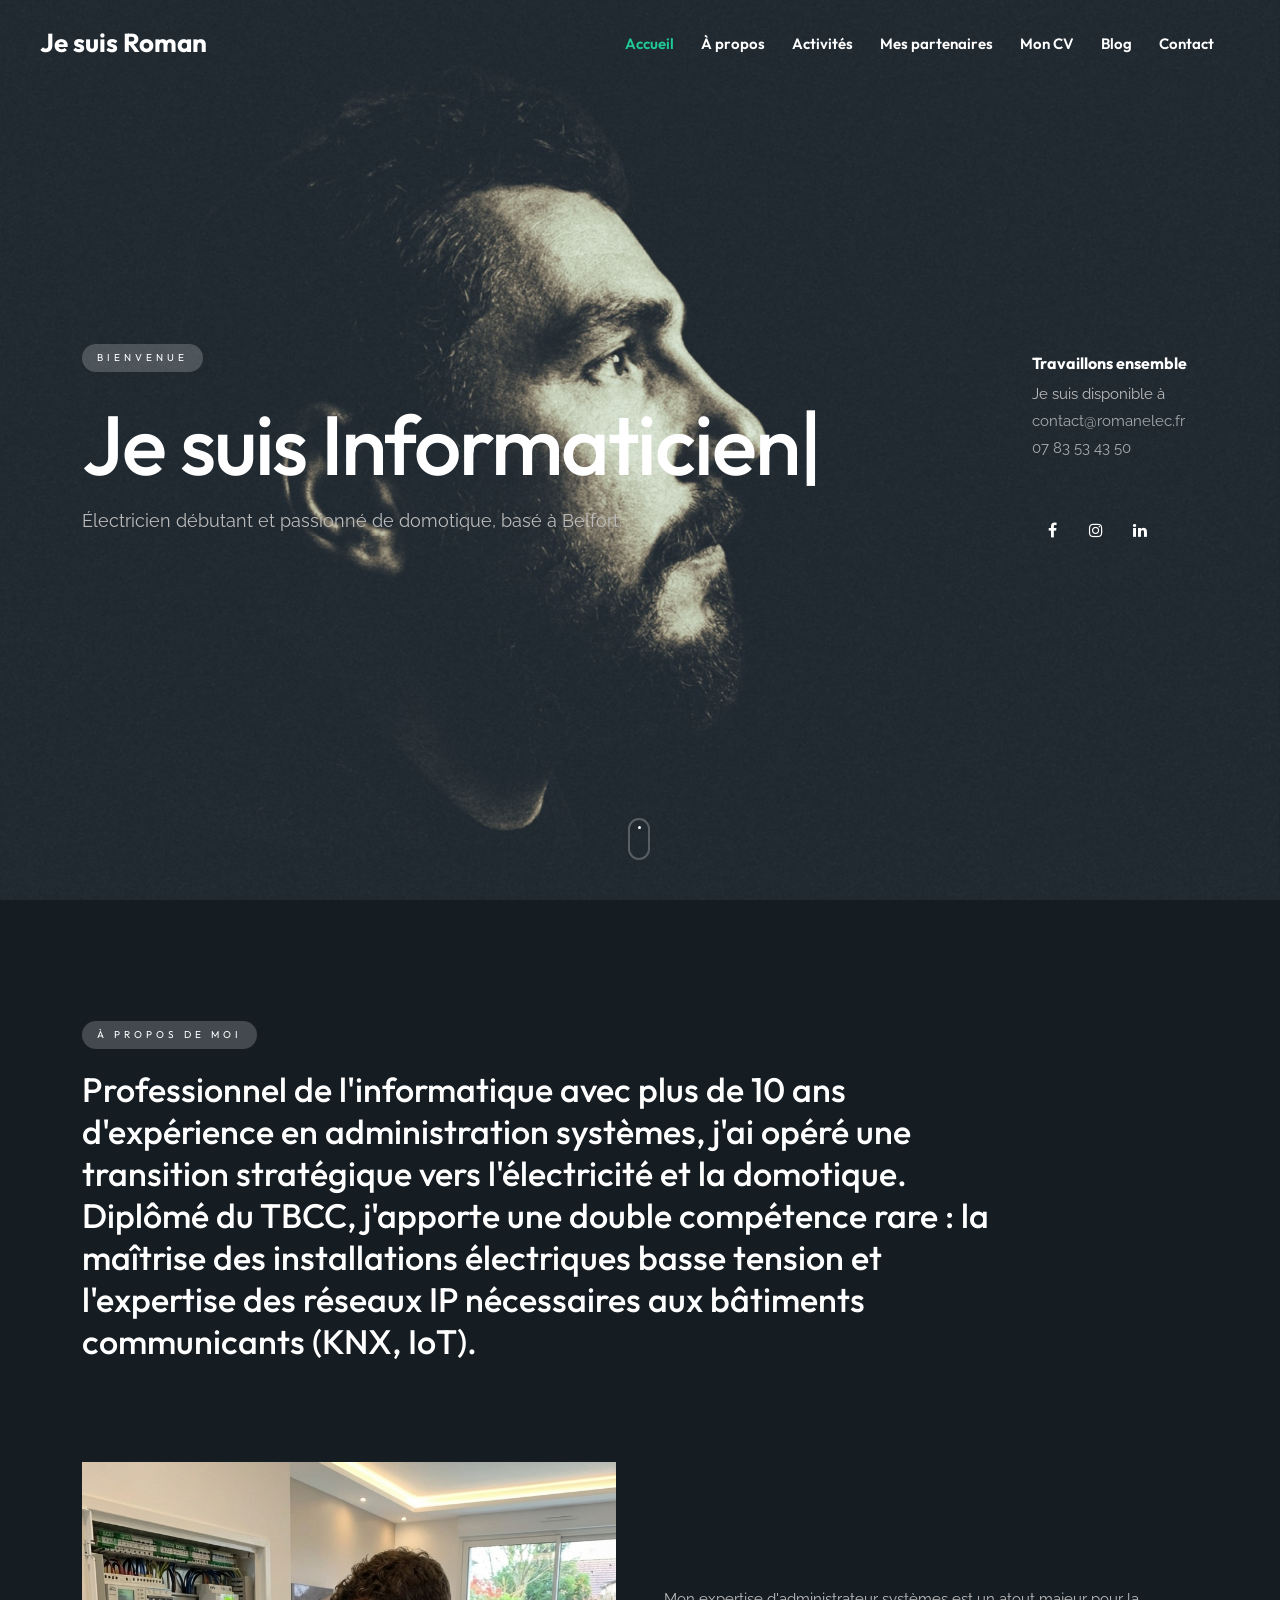
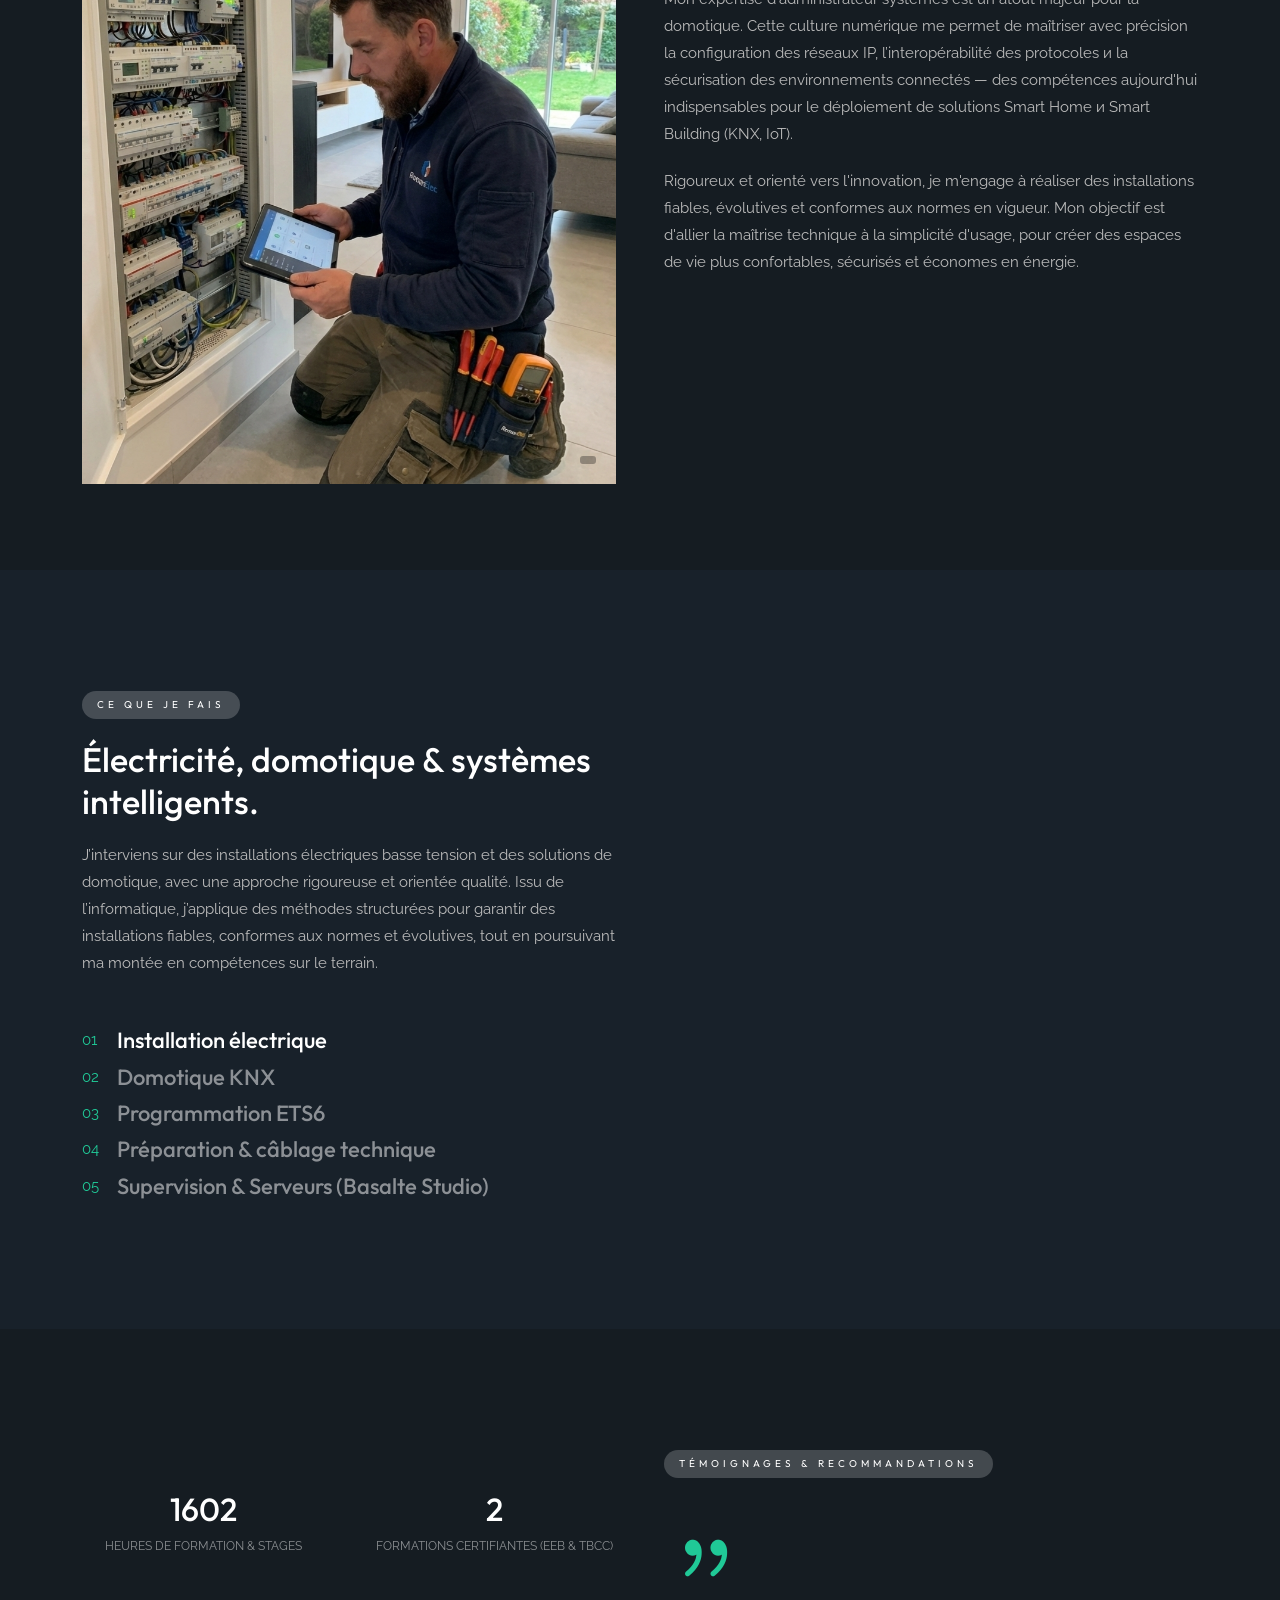
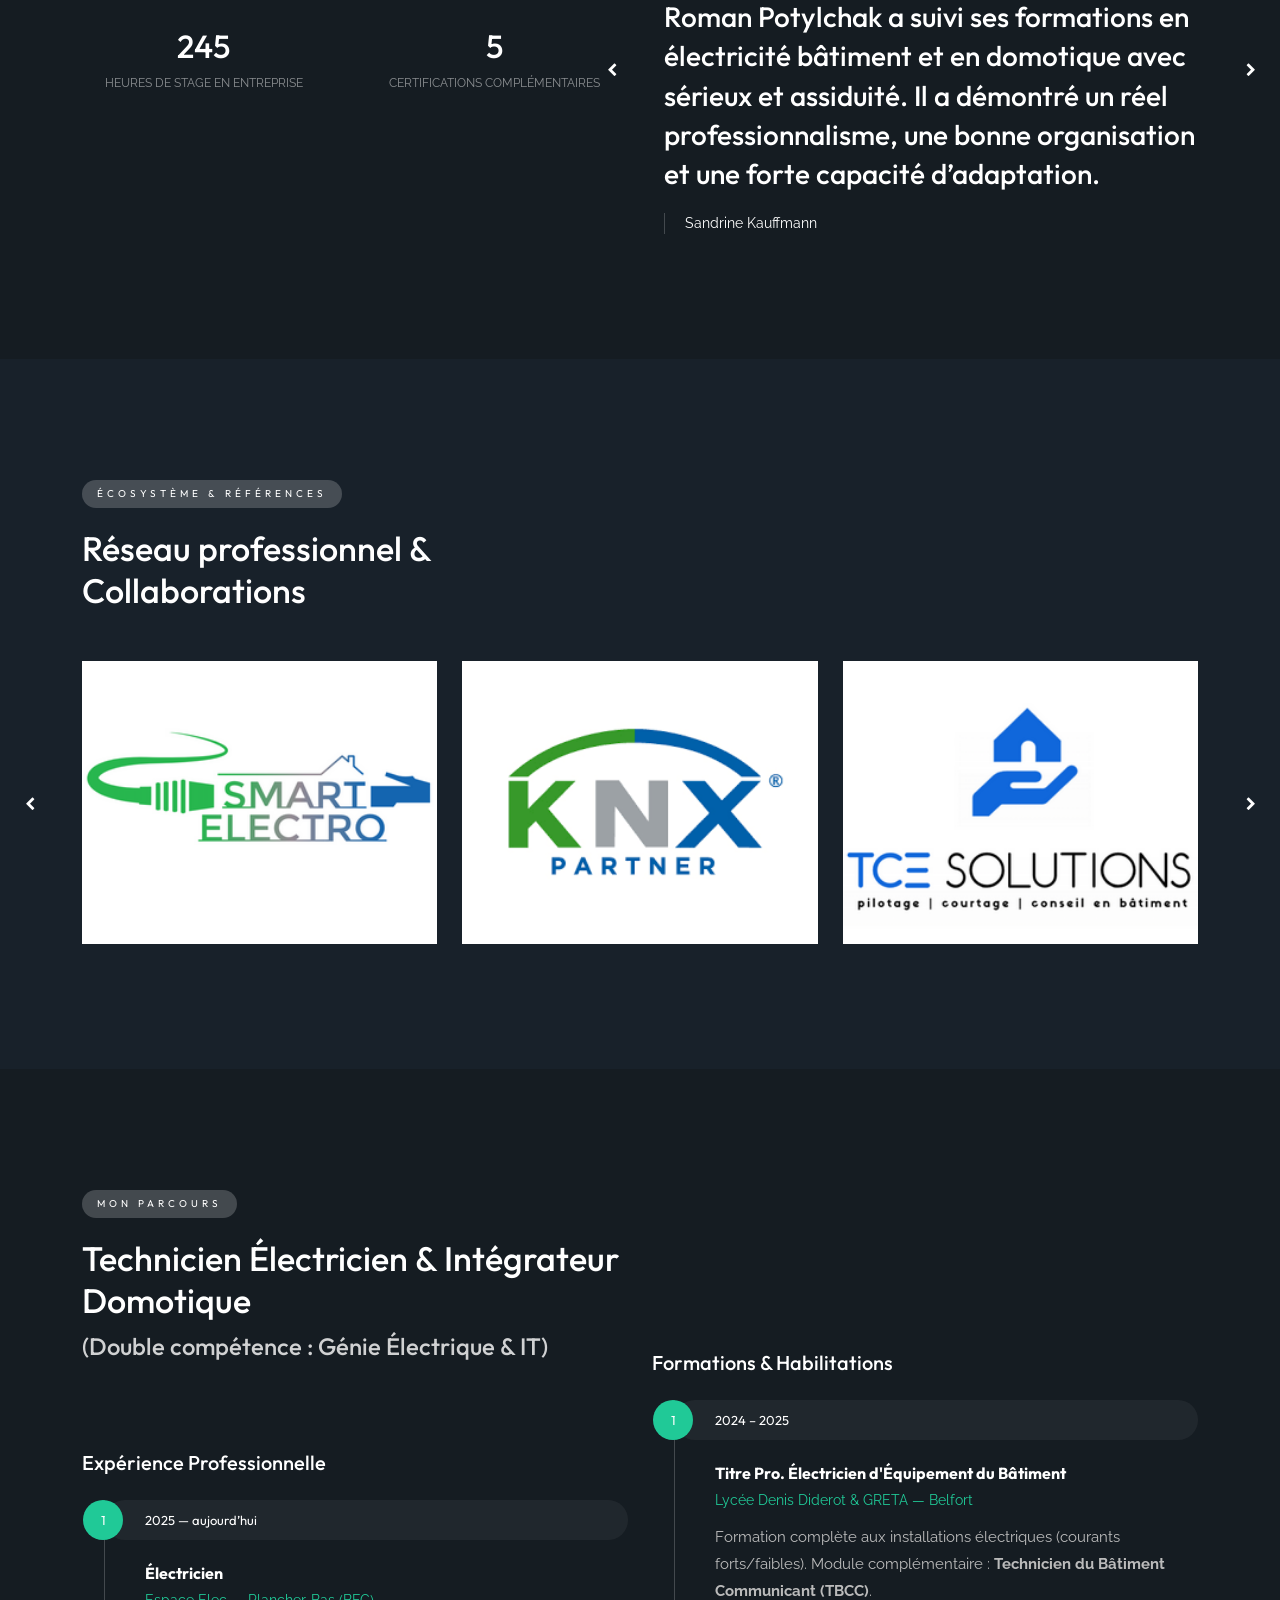
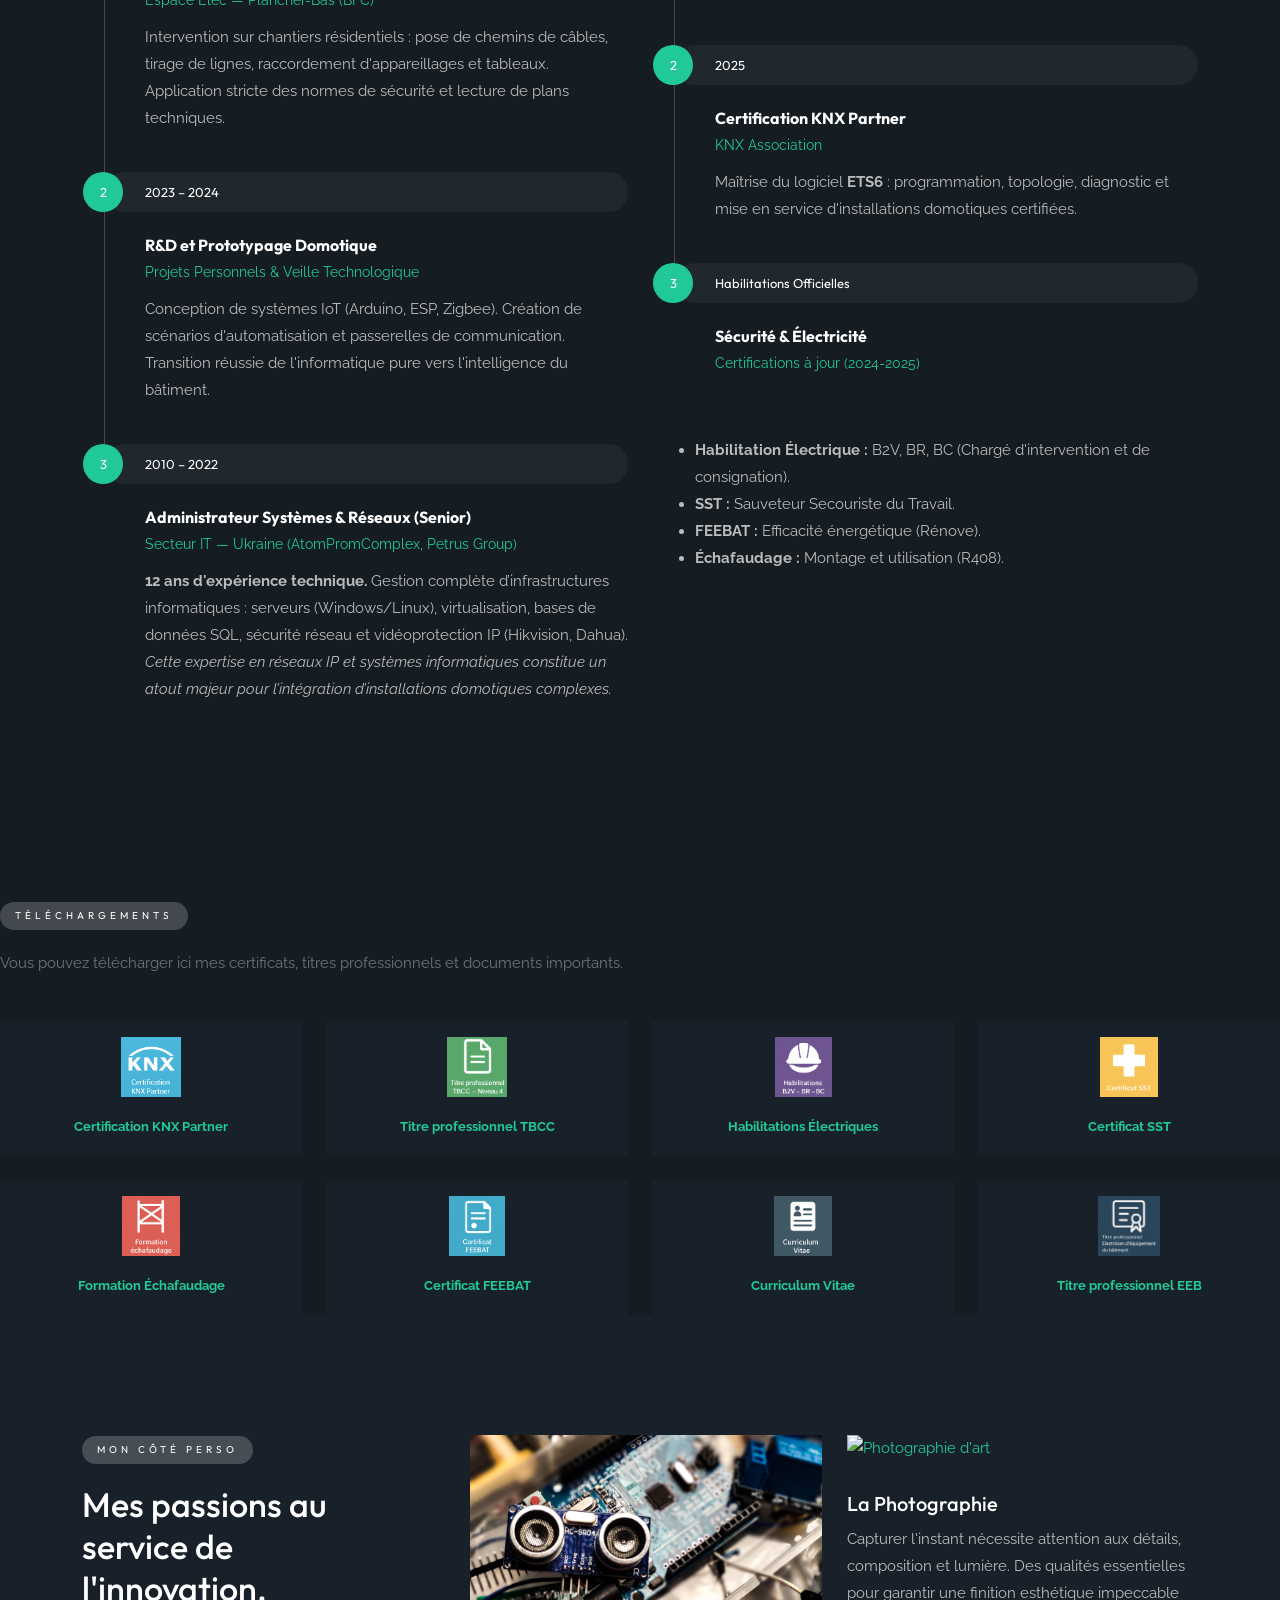
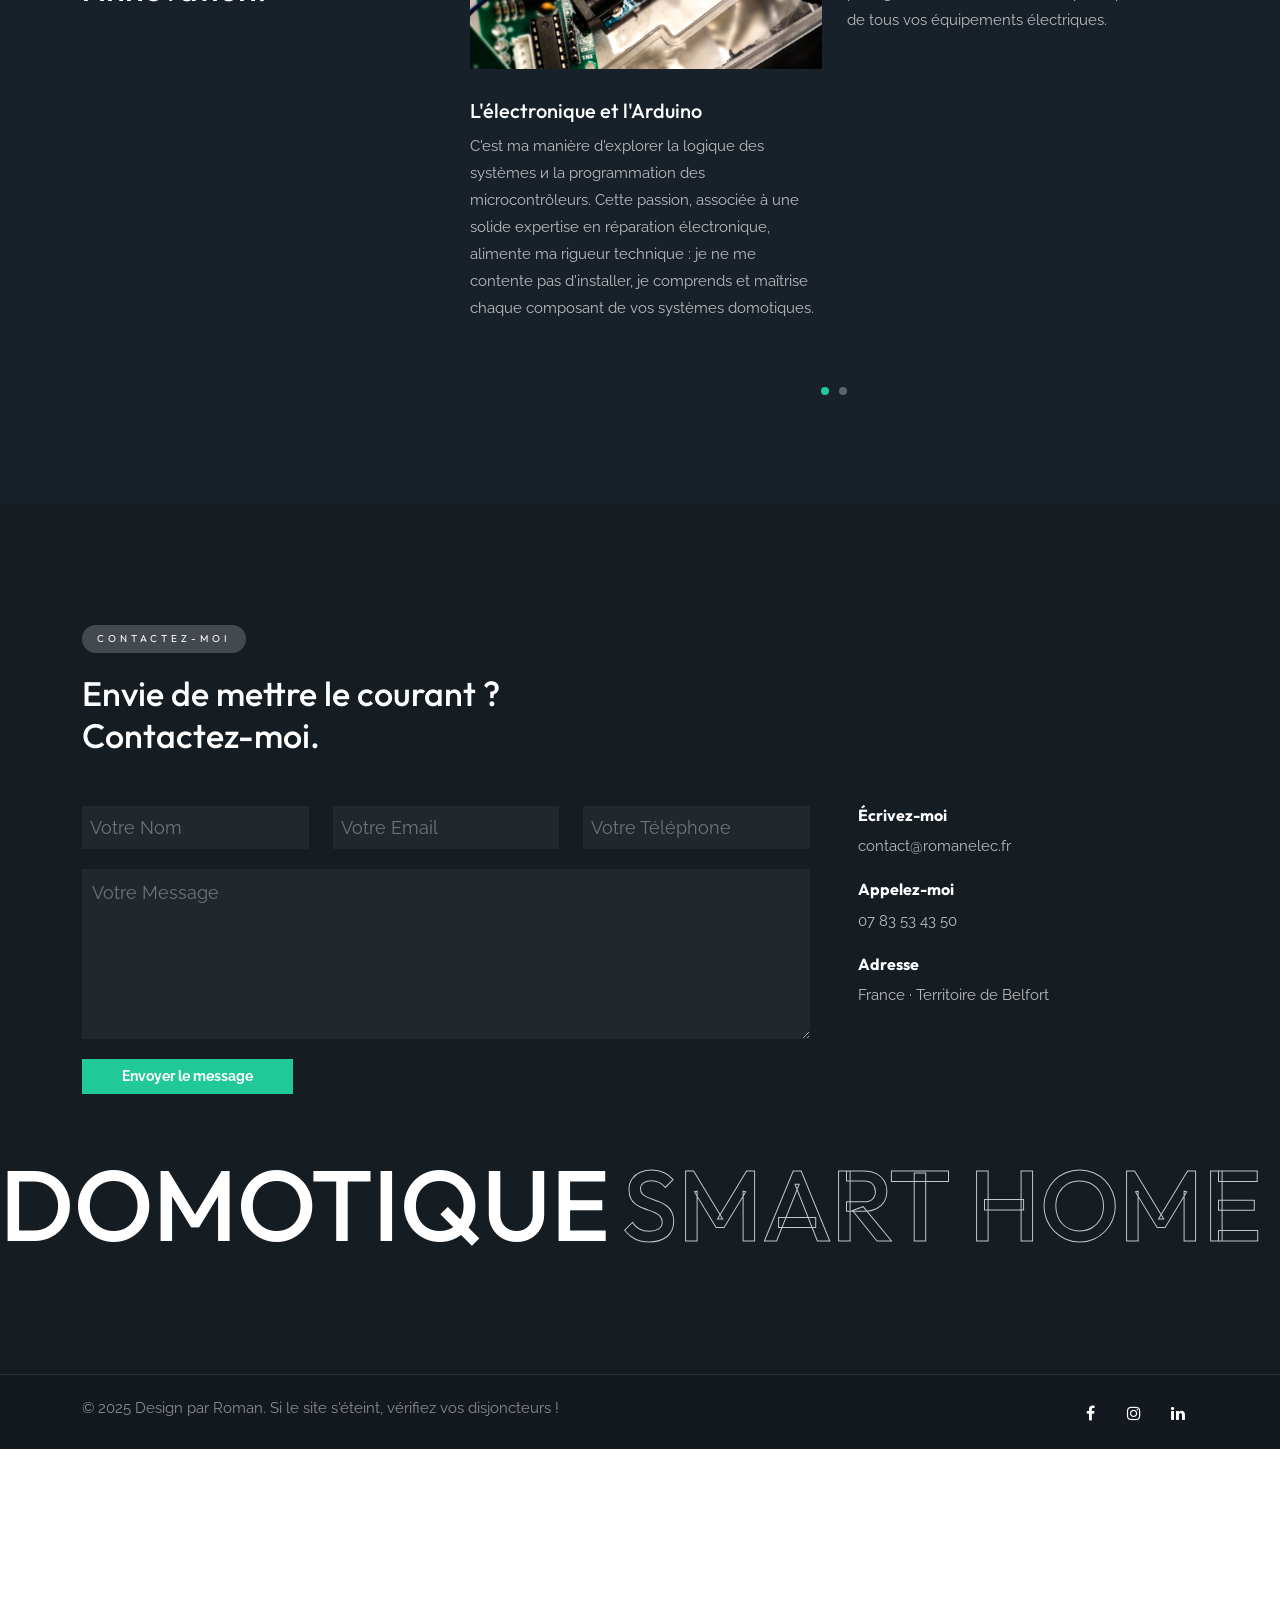
==== index.html @ 44a95cf8 "Update index.html" ====
<!DOCTYPE html>
<html lang="zxx">

<head>
    <title>RomanElec - CV web personnel</title>
    <link rel="icon" href="images/icon.png" type="image/gif" sizes="16x16">
    <meta content="text/html;charset=utf-8" http-equiv="Content-Type">
    <meta content="width=device-width, initial-scale=1.0" name="viewport" />
    <meta content="Roman - Site web personnel" name="description" />
    <meta content="" name="keywords" />
    <meta content="" name="author" />
    <!-- CSS Files
    ================================================== -->
    <link href="css/bootstrap.min.css" rel="stylesheet" type="text/css" id="bootstrap" />
    <link href="css/plugins.css" rel="stylesheet" type="text/css" />
    <link href="css/style.css" rel="stylesheet" type="text/css" />
    <style>
        :root {
            --primary-color: #20C997;
            --primary-color-rgb: 32, 201, 151;
        }
    </style>
    <link href="css/coloring.css" rel="stylesheet" type="text/css" />
</head>

<body class="onepage dark-scheme">
    <div id="wrapper">
        <!-- header begin -->
        <header class="header-full transparent">
            <div class="container-fluid">
                <div class="row">
                    <div class="col-md-12">
                        <div class="de-flex sm-pt10">
                            <div class="de-flex-col">
                                <div class="de-flex-col">
                                    <!-- logo begin -->
                                    <div id="logo">
                                        <a href="index.html">
                                            Je suis Roman
                                        </a>
                                    </div>
                                    <!-- logo close -->
                                </div>
                            </div>
                            <div class="de-flex-col header-col-right">
                                <ul id="mainmenu">
                                    <li><a class="active" href="#top">Accueil<span></span></a></li>
                                    <li><a href="#section-about">À propos<span></span></a></li>
                                    <li><a href="#section-services">Activités<span></span></a></li>
                                    <li><a href="#section-portfolio">Mes partenaires<span></span></a></li>
                                    <li><a href="#section-resume">Mon CV<span></span></a></li>
                                    <li><a href="#section-blog">Blog<span></span></a></li>
                                    <li><a href="#section-contact">Contact<span></span></a></li>
                                </ul>
                                <div class="menu_side_area">
                                    <span id="menu-btn"></span>
                                </div>
                            </div>
                        </div>
                    </div>
                </div>
            </div>
        </header>
        <!-- header close -->
        <div id="de-menu-container">
            <div class="mainmenu-v2-wrap">
                <ul id="mainmenu-v2">
                    <li><a class="active" href="#top">Home<span></span></a></li>
                    <li><a href="#section-about">About me<span></span></a></li>
                    <li><a href="#section-services">What I Do<span></span></a></li>
                    <li><a href="#section-portfolio">Mes partenaires<span></span></a></li>
                    <li><a href="#section-resume">My Resume<span></span></a></li>
                    <li><a href="#section-blog">Blog<span></span></a></li>
                    <li><a href="#section-contact">Contact Me<span></span></a></li>
                </ul>
            </div>
        </div>
        <!-- content begin -->
        <div class="no-bottom no-top" id="content">
            <div id="top"></div>

            <!-- page preloader begin -->
            <div id="preloader">
                <div class="preloader1"></div>
            </div>
            <!-- page preloader close -->
            <div class="float-text show-on-scroll">
                <span><a href="#">Retour en haut</a></span>
            </div>
            <div class="scrollbar-v show-on-scroll"></div>            

            <!-- load external content begin -->
            <div id="de_modal">
                <button class="button-close"></button>
                <div class="d-modal-loader"></div>
            </div>
             <!-- load external content close -->

            <section aria-label="section" class="jarallax no-top no-bottom">
                <img src="images/background/bg-dark-2.jpg" class="jarallax-img" alt="">
                <div class="v-center">
                    <div class="container">
                        <div class="row align-items-center">
                            <div class="col-lg-10">
                                <h5 class="wow fadeInUp" data-wow-delay=".4s">Bienvenue</h5>
                                <div class="spacer-10"></div>
                                <div class="h1_big text-white wow fadeInUp" data-wow-delay=".6s">Je suis
                                    <div class="typed-strings" style="background-size: cover; display: none;">
                                        <p>Roman</p>
                                        <p>Informaticien</p>
                                        <p>Technicien</p>
                                        <p>Electricien</p>
                                        <p>Domoticien</p>
                                        <p>Partenaire KNX</p>
                                    </div>
                                    <div class="typed"></div>
                                </div>
                                <div class="spacer-20"></div>
                                <p class="lead wow fadeInUp" data-wow-delay="1s">Électricien débutant et passionné de domotique, basé à Belfort.</p>

                            </div>

                            <div class="col-lg-2">
                                <h6>Travaillons ensemble</h6>
                                Je suis disponible à<br>
                                <a class="text-light" href="mailto:contact@romanelec.fr?subject=Demande%20de%20contact%20-%20RomanElec">contact@romanelec.fr</a>
                                   <p><a class="text-light" href="tel:+33783534350">07 83 53 43 50</a></p>

                                

                                <div class="spacer-single"></div>

                                <div class="social-icons">
                                    <a href="https://www.facebook.com/profile.php?id=100011071397623/"><i class="fa fa-facebook fa-lg"></i></a>
                                    <a href="https://www.instagram.com/unit.ra/"><i class="fa fa-instagram fa-lg"></i></a>
                                    <a href="https://www.linkedin.com/in/roman-potylchak-14537b19b/"><i class="fa fa-linkedin fa-lg"></i></a>
                                </div>
                            </div>
                        </div>
                    </div>
                </div>
                <a href="#section-about" class="mouse-icon-click scroll-to wow fadeInUp" data-wow-delay=".8s">
                    <span class="mouse fadeScroll relative" data-scroll-speed="10">
                        <span class="scroll"></span>
                    </span>
                </a>
            </section>
            <section id="section-about">
                <div class="container">
                    <div class="row">
                        <div class="col-lg-10 wow fadeInUp">
                            <h5 class="wow fadeInUp">À propos de moi</h5>
                            <h2 class="wow custom-scale-in-mask">Professionnel de l'informatique avec plus de 10 ans d'expérience en administration systèmes, j'ai opéré une transition stratégique vers l'électricité et la domotique. Diplômé du TBCC, j'apporte une double compétence rare : la maîtrise des installations électriques basse tension et l'expertise des réseaux IP nécessaires aux bâtiments communicants (KNX, IoT).</h2>
                        </div>
                    </div>
                    <div class="spacer-single"></div>
                    <div class="row gx-5 align-items-center">
                        <div class="col-lg-6 mb-sm-30">
                            <figure class="cap-front overflow-hidden" data-bottom-top="transform: translateY(50px);" data-top-bottom="transform: translateY(-50px);">
                                <img src="images/misc/1.jpg" class="img-fluid wow custom-anim-right" alt="">
                                <figcaption class="wow fadeInRight" data-wow-delay="1.2s"></figcaption>
                            </figure>
                        </div>
                        <div class="col-lg-6 wow fadeInUp">
                            <p>Mon expertise d'administrateur systèmes est un atout majeur pour la domotique. Cette culture numérique me permet de maîtriser avec précision la configuration des réseaux IP, l’interopérabilité des protocoles и la sécurisation des environnements connectés — des compétences aujourd'hui indispensables pour le déploiement de solutions Smart Home и Smart Building (KNX, IoT).</p>

                            <p class="no-bottom">Rigoureux et orienté vers l'innovation, je m'engage à réaliser des installations fiables, évolutives et conformes aux normes en vigueur. Mon objectif est d'allier la maîtrise technique à la simplicité d'usage, pour créer des espaces de vie plus confortables, sécurisés et économes en énergie.</p>
                        </div>
                    </div>
                </div>
            </section>

            <section id="section-services" class="bg-dark-2">
                <div class="container">
                    <div class="row gx-5">
                        <div class="col-lg-6 mb-sm-30">
                            <h5 class="wow fadeInUp">Ce que je fais</h5>
                            <h2 class="wow custom-scale-in-mask">Électricité, domotique & systèmes intelligents.</h2>
                            <p class="wow fadeInUp">J’interviens sur des installations électriques basse tension et des solutions de domotique, avec une approche rigoureuse et orientée qualité. Issu de l’informatique, j’applique des méthodes structurées pour garantir des installations fiables, conformes aux normes et évolutives, tout en poursuivant ma montée en compétences sur le terrain.</p>

                            <div class="spacer-single"></div>

                            <div class="de-service-tab-a wow fadeInUp">
                                <div class="d-item active" data-tab="#de-service-1" data-num="01">
                                    <h3>Installation électrique</h3>
                                </div>

                                <div class="d-item" data-tab="#de-service-2" data-num="02">
                                    <h3>Domotique KNX</h3>
                                </div>

                                <div class="d-item" data-tab="#de-service-3" data-num="03">
                                    <h3>Programmation ETS6</h3>
                                </div>

                                <div class="d-item" data-tab="#de-service-4" data-num="04">
                                    <h3>Préparation & câblage technique</h3>
                                </div>

                                <div class="d-item" data-tab="#de-service-5" data-num="05">
                                    <h3>Supervision & Serveurs (Basalte Studio)</h3>
                                </div>
                            </div>
                        </div>

                        <div class="col-lg-6" data-bottom-top="transform: translateY(-50px);" data-top-bottom="transform: translateY(50px);">
                            <div class="overflow-hidden">
                                <div class="de-service-holder-a wow custom-anim-left">
                                    <h2 class="wow">01</h2>
                                    <div id="de-service-1" class="active">
                                        <img src="images/services/1.jpg" class="img-fluid" alt="">
                                    </div>
                                    <div id="de-service-2">
                                        <img src="images/services/2.jpg" class="img-fluid" alt="">
                                    </div>
                                    <div id="de-service-3">
                                        <img src="images/services/3.jpg" class="img-fluid" alt="">
                                    </div>
                                    <div id="de-service-4">
                                        <img src="images/services/4.jpg" class="img-fluid" alt="">
                                    </div>
                                    <div id="de-service-5">
                                        <img src="images/services/5.jpg" class="img-fluid" alt="">
                                    </div>
                                    
                                    </div>
                                </div>
                            </div>
                        </div>
                    </div>
                </div>
            </section>

            <section id="section-my-quote" aria-label="section">
                <div class="container">
                    <div class="row gx-5 align-items-center">
                        <div class="col-lg-6">
                            <div class="row g-5" data-bottom-top="transform: translateY(-50px);" data-top-bottom="transform: translateY(50px);">
                                <div class="col-lg-6 col-6 wow fadeIn" data-wow-delay="0">
                                    <div class="de_count text-center">
                                        <h3 class="timer" data-to="2003" data-speed="2500">0</h3>
                                        <span>Heures de formation & stages</span>
                                    </div>
                                </div>

                                <div class="col-lg-6 col-6 wow fadeIn" data-wow-delay=".25s">
                                    <div class="de_count text-center">
                                        <h3 class="timer" data-to="2" data-speed="2500">0</h3>
                                        <span>Formations certifiantes (EEB & TBCC)</span>
                                    </div>
                                </div>

                                <div class="col-lg-6 col-6 wow fadeIn" data-wow-delay=".5s">
                                    <div class="de_count text-center">
                                        <h3 class="timer" data-to="245" data-speed="2000">0</h3>
                                        <span>Heures de stage en entreprise</span>
                                    </div>
                                </div>

                                <div class="col-lg-6 col-6 wow fadeIn" data-wow-delay=".75s">
                                    <div class="de_count text-center">
                                        <h3 class="timer" data-to="5" data-speed="2000">0</h3>
                                        <span>Certifications complémentaires</span>
                                    </div>
                                </div>
                            </div>
                        </div>

                        
                        <div class="col-lg-6">
                            <h5 class="wow fadeInUp">Témoignages & Recommandations</h5><br>
                            <div class="spacer-half"></div>
                        
                            <div class="owl-carousel owl-theme" id="carousel__testimonial">
                                <blockquote class="q-big wow fadeIn" data-wow-duration="3s">
                                    <i class="d-big icon_quotations"></i>
                                    Roman Potylchak a suivi ses formations en électricité bâtiment et en domotique avec sérieux et assiduité. Il a démontré un réel professionnalisme, une bonne organisation et une forte capacité d’adaptation.
                                    <span class="d-quote-by">Sandrine Kauffmann</span>
                                </blockquote>
                        
                                <blockquote class="q-big wow fadeIn" data-wow-duration="3s">
                                    <i class="d-big icon_quotations"></i>
                                    Roman s’est distingué par sa motivation et sa curiosité technique, notamment dans les domaines de la domotique et des systèmes KNX. Il applique les méthodes de travail avec précision et sérieux.
                                    <span class="d-quote-by">Julien Vauthier</span>
                                </blockquote>
                        
                                <blockquote class="q-big wow fadeIn" data-wow-duration="3s">
                                    <i class="d-big icon_quotations"></i>
                                    Tout au long de la formation, Roman a fait preuve de sérieux et d’implication dans les travaux pratiques. Il respecte les règles de sécurité et travaille avec méthode et efficacité.
                                    <span class="d-quote-by">Sébastien Fremion</span>
                                </blockquote>
                            </div>
                        </div>
                    </div>
                </div>
            </section>
            
  <section id="section-portfolio" class="bg-dark-2">
    <div class="container">
        <div class="row">
            <div class="col-lg-6">
                <h5 class="wow fadeInUp">Écosystème & Références</h5><br>
                <h2 class="wow custom-scale-in-mask">Réseau professionnel & Collaborations</h2>
                <div class="spacer-single"></div>
            </div>
        </div>

        
           <div id="items-carousel" class="owl-carousel owl-theme sequence">

            <!-- Partenaire 1 -->
            <div class="item overflow-hidden">
                <div class="wow custom-anim-right">
                    <div class="card-image-1 mod-c">
                        <a href="https://www.smart-electro.fr/" target="_blank">
                            <div class="d-text">
                                <h3>Smart Electro</h3>
                                <h5 class="d-tag">Collaboration en formation & Projets</h5>
                            </div>
                            <img src="images/partners/smart_electro.png" class="img-fluid" alt="">
                        </a>
                    </div>
                </div>
            </div>

            <!-- Partenaire 2 -->
            <div class="item overflow-hidden">
                <div class="wow custom-anim-right">
                    <div class="card-image-1 mod-c">
                        <a href="https://www.knx.org/" target="_blank">
                            <div class="d-text">
                                <h3>KNX</h3>
                                <h5 class="d-tag">Partenaire certifié</h5>
                            </div>
                            <img src="images/partners/knx part.png" class="img-fluid" alt="">
                        </a>
                    </div>
                </div>
            </div>

            <!-- Partenaire 3 -->
            <div class="item overflow-hidden">
                <div class="wow custom-anim-right">
                    <div class="card-image-1 mod-c">
                        <a href="https://tce-solutions.com/" target="_blank">
                            <div class="d-text">
                                <h3>TCE solutions</h3>
                                <h5 class="d-tag">Collaboration en formation & Projets</h5>
                            </div>
                            <img src="images/partners/tcesolutions.png" class="img-fluid" alt="">
                        </a>
                    </div>
                </div>
            </div>

            <!-- Partenaire 4 -->
            <div class="item overflow-hidden">
                <div class="wow custom-anim-right">
                    <div class="card-image-1 mod-c">
                        <a href="https://www.electricien-espace-elec.fr/" target="_blank">
                            <div class="d-text">
                                <h3>Espace-Elec</h3>
                                <h5 class="d-tag">Entreprise d'accueil & Collaboration technique</h5>
                            </div>
                            <img src="images/partners/logo-espace-elec.png" class="img-fluid" alt="">
                        </a>
                    </div>
                </div>
            </div>

        </div>
    </div>
</section>


           <section id="section-resume">
    <div class="container">

        <div class="row">
            <div class="col-lg-6 wow fadeInUp">
                <h5 class="wow fadeInUp">Mon Parcours</h5>
                <h2 class="wow custom-scale-in-mask">
                    Technicien Électricien & Intégrateur Domotique <br>
                    <span style="font-size: 0.7em; opacity: 0.8;">(Double compétence : Génie Électrique & IT)</span>
                </h2>
                <div class="spacer-half"></div>
            </div>
        </div>

        <div class="row gh-5">

            <div class="col-lg-6 wow fadeInUp">
                <div class="p-0" data-bottom-top="transform: translateY(50px);" data-top-bottom="transform: translateY(-50px);">
                    <h4 class="s_border">Expérience Professionnelle</h4>
                    <div class="spacer-half"></div>

                    <ul class="d_timeline">

                        <li class="d_timeline-item wow fadeInUp">
                            <h3 class="d_timeline-title">2025 — aujourd’hui</h3>
                            <p class="d_timeline-text">
                                <span class="d_title">Électricien</span>
                                <span class="d_company">Espace Elec — Plancher-Bas (BFC)</span>
                                Intervention sur chantiers résidentiels : pose de chemins de câbles, tirage de lignes, raccordement d'appareillages et tableaux.
                                Application stricte des normes de sécurité et lecture de plans techniques.
                            </p>
                        </li>

                         <li class="d_timeline-item wow fadeInUp">
                            <h3 class="d_timeline-title">2023 – 2024</h3>
                            <p class="d_timeline-text">
                                <span class="d_title">R&D et Prototypage Domotique</span>
                                <span class="d_company">Projets Personnels & Veille Technologique</span>
                                Conception de systèmes IoT (Arduino, ESP, Zigbee). Création de scénarios d'automatisation et passerelles de communication.
                                Transition réussie de l'informatique pure vers l'intelligence du bâtiment.
                            </p>
                        </li>

                        <li class="d_timeline-item wow fadeInUp">
                            <h3 class="d_timeline-title">2010 – 2022</h3>
                            <p class="d_timeline-text">
                                <span class="d_title">Administrateur Systèmes & Réseaux (Senior)</span>
                                <span class="d_company">Secteur IT — Ukraine (AtomPromComplex, Petrus Group)</span>
                                <strong>12 ans d'expérience technique.</strong> 
                                    Gestion complète d’infrastructures informatiques : serveurs (Windows/Linux), virtualisation, bases de données SQL, sécurité réseau et vidéoprotection IP (Hikvision, Dahua).
                                    <em>Cette expertise en réseaux IP et systèmes informatiques constitue un atout majeur pour l’intégration d’installations domotiques complexes.</em>
                        </p>
                    </li>

                    </ul>
                </div>
            </div>

            <div class="col-lg-6 wow fadeInUp">
                <div class="p-0" data-bottom-top="transform: translateY(-50px);" data-top-bottom="transform: translateY(50px);">
                    <h4 class="s_border">Formations & Habilitations</h4>
                    <div class="spacer-half"></div>

                    <ul class="d_timeline">

                        <li class="d_timeline-item wow fadeInUp">
                            <h3 class="d_timeline-title">2024 – 2025</h3>
                            <p class="d_timeline-text">
                                <span class="d_title">Titre Pro. Électricien d'Équipement du Bâtiment</span>
                                <span class="d_company">Lycée Denis Diderot & GRETA — Belfort</span>
                                Formation complète aux installations électriques (courants forts/faibles).
                                Module complémentaire : <strong>Technicien du Bâtiment Communicant (TBCC)</strong>.
                            </p>
                        </li>

                        <li class="d_timeline-item wow fadeInUp">
                            <h3 class="d_timeline-title">2025</h3>
                            <p class="d_timeline-text">
                                <span class="d_title">Certification KNX Partner</span>
                                <span class="d_company">KNX Association</span>
                                Maîtrise du logiciel <strong>ETS6</strong> : programmation, topologie, diagnostic et mise en service d'installations domotiques certifiées.
                            </p>
                        </li>

                        <li class="d_timeline-item wow fadeInUp">
                            <h3 class="d_timeline-title">Habilitations Officielles</h3>
                            <p class="d_timeline-text">
                                <span class="d_title">Sécurité & Électricité</span>
                                <span class="d_company">Certifications à jour (2024-2025)</span>
                                <ul style="list-style-type: disc; padding-left: 20px; margin-top: 10px;">
                                    <li><strong>Habilitation Électrique :</strong> B2V, BR, BC (Chargé d'intervention et de consignation).</li>
                                    <li><strong>SST :</strong> Sauveteur Secouriste du Travail.</li>
                                    <li><strong>FEEBAT :</strong> Efficacité énergétique (Rénove).</li>
                                    <li><strong>Échafaudage :</strong> Montage et utilisation (R408).</li>
                                </ul>
                            </p>
                        </li>

                        

                    </ul>
                </div>
            </div>
        </div>
    </div>
</section>
                        <div class="row g-4 mt-5 wow fadeInUp">
    <div class="col-lg-12">
        <h5 class="wow fadeInUp">Téléchargements</h5>
        <p class="text-muted">
            Vous pouvez télécharger ici mes certificats, titres professionnels et documents importants.
        </p>
    </div>

    <div class="col-lg-3 col-6 d-flex">
        <a href="docs/Certificat KNX Partner _ Roman POTYLCHAK .pdf" download class="de-skill-item bg-dark-2 p-3 d-flex flex-column align-items-center justify-content-center text-center h-100 w-100">
            <div class="img-wrapper mb-3 d-flex align-items-center justify-content-center" style="height: 60px;">
                <img src="images/logo/knx.png" alt="KNX Partner" style="max-height: 100%; max-width: 100%;">
            </div>
            <span class="small fw-bold">Certification KNX Partner</span>
        </a>
    </div>

    <div class="col-lg-3 col-6 d-flex">
        <a href="docs/titre professionnel TBCC.pdf" download class="de-skill-item bg-dark-2 p-3 d-flex flex-column align-items-center justify-content-center text-center h-100 w-100">
            <div class="img-wrapper mb-3 d-flex align-items-center justify-content-center" style="height: 60px;">
                <img src="images/logo/tbcc.png" alt="TBCC" style="max-height: 100%; max-width: 100%;">
            </div>
            <span class="small fw-bold">Titre professionnel TBCC</span>
        </a>
    </div>

    <div class="col-lg-3 col-6 d-flex">
        <a href="docs/HABILITATION D'ORDRE ÉLECTRIQUE.pdf" download class="de-skill-item bg-dark-2 p-3 d-flex flex-column align-items-center justify-content-center text-center h-100 w-100">
            <div class="img-wrapper mb-3 d-flex align-items-center justify-content-center" style="height: 60px;">
                <img src="images/logo/habilitation.png" alt="Habilitations" style="max-height: 100%; max-width: 100%;">
            </div>
            <span class="small fw-bold">Habilitations Électriques</span>
        </a>
    </div>

    <div class="col-lg-3 col-6 d-flex">
        <a href="docs/Formation de Sauveteur Secouriste du Travail.pdf" download class="de-skill-item bg-dark-2 p-3 d-flex flex-column align-items-center justify-content-center text-center h-100 w-100">
            <div class="img-wrapper mb-3 d-flex align-items-center justify-content-center" style="height: 60px;">
                <img src="images/logo/sst.png" alt="SST" style="max-height: 100%; max-width: 100%;">
            </div>
            <span class="small fw-bold">Certificat SST</span>
        </a>
    </div>

    <div class="col-lg-3 col-6 d-flex">
        <a href="docs/Echafaudages.pdf" download class="de-skill-item bg-dark-2 p-3 d-flex flex-column align-items-center justify-content-center text-center h-100 w-100">
            <div class="img-wrapper mb-3 d-flex align-items-center justify-content-center" style="height: 60px;">
                <img src="images/logo/echafaudage.png" alt="Échafaudage" style="max-height: 100%; max-width: 100%;">
            </div>
            <span class="small fw-bold">Formation Échafaudage</span>
        </a>
    </div>

    <div class="col-lg-3 col-6 d-flex">
        <a href="docs/feebat.pdf" download class="de-skill-item bg-dark-2 p-3 d-flex flex-column align-items-center justify-content-center text-center h-100 w-100">
            <div class="img-wrapper mb-3 d-flex align-items-center justify-content-center" style="height: 60px;">
                <img src="images/logo/feebat.png" alt="FEEBAT" style="max-height: 100%; max-width: 100%;">
            </div>
            <span class="small fw-bold">Certificat FEEBAT</span>
        </a>
    </div>

    <div class="col-lg-3 col-6 d-flex">
        <a href="docs/CV_2025-09-05_Roman_POTYLCHAK.pdf" download class="de-skill-item bg-dark-2 p-3 d-flex flex-column align-items-center justify-content-center text-center h-100 w-100">
            <div class="img-wrapper mb-3 d-flex align-items-center justify-content-center" style="height: 60px;">
                <img src="images/logo/cv.png" alt="CV" style="max-height: 100%; max-width: 100%;">
            </div>
            <span class="small fw-bold">Curriculum Vitae</span>
        </a>
    </div>

    <div class="col-lg-3 col-6 d-flex">
        <a href="docs/titre professionnel EEB.pdf" download class="de-skill-item bg-dark-2 p-3 d-flex flex-column align-items-center justify-content-center text-center h-100 w-100">
            <div class="img-wrapper mb-3 d-flex align-items-center justify-content-center" style="height: 60px;">
                <img src="images/logo/titre eeb.png" alt="EEB" style="max-height: 100%; max-width: 100%;">
            </div>
            <span class="small fw-bold">Titre professionnel EEB</span>
        </a>
    </div>
</div>

            </section>
            
                        <section id="section-blog" class="bg-dark-2">
                <div class="container">
                    <div class="row gx-5">
                        <div class="col-md-4">
                            <h5 class="wow fadeInUp">Mon Côté Perso</h5>
                            <br>
                            <h2 class="wow custom-scale-in-mask">Mes passions au service de l'innovation.</h2>
                        </div>
                        <div class="col-lg-8">
                            <div id="carousel-blog-2-cols" class="owl-carousel wow fadeInUp">
                                
                                <div class="bloglist item">
                                    <div class="post-content">
                                        <div class="post-image">
                                            <a href="perso"><img alt="Projet Arduino" src="images/Perso/1.jpg"></a>
                                        </div>
                                        <div class="post-text">
                                            <h4>L'électronique et l'Arduino</h4>
                                            <p>C'est ma manière d'explorer la logique des systèmes и la programmation des microcontrôleurs. Cette passion, associée à une solide expertise en réparation électronique, alimente ma rigueur technique : je ne me contente pas d'installer, je comprends et maîtrise chaque composant de vos systèmes domotiques.</p>
                                        </div>
                                    </div>
                                </div>
                                
                                <div class="bloglist item">
                                    <div class="post-content">
                                        <div class="post-image">
                                            <a href="#"><img alt="Photographie d'art" src="images/Perso/2.jpg"></a>
                                        </div>
                                        <div class="post-text">
                                            <h4>La Photographie</h4>
                                            <p>Capturer l'instant nécessite attention aux détails, composition et lumière. Des qualités essentielles pour garantir une finition esthétique impeccable de tous vos équipements électriques.</p>
                                        </div>
                                    </div>
                                </div>
                                
                                <div class="bloglist item">
                                    <div class="post-content">
                                        <div class="post-image">
                                            <a href="#"><img alt="Randonnée en montagne" src="images/Perso/3.jpg"></a>
                                        </div>
                                        <div class="post-text">
                                            <h4>Randonnée et Montagnes</h4>
                                            <p>Les longues randonnées exigent planification et endurance. Cette persévérance est la même que j'apporte à la gestion et à la finalisation de vos projets électriques, même les plus complexes.</p>
                                        </div>
                                    </div>
                                </div>

                                </div>
                        </div>
                    </div>
                </div>
            </section>
           
             <section id="section-contact"> 
                <div class="container">
                    <div class="row gx-5">
                        <div class="col-lg-6">
                            <h5 class="wow fadeInUp">Contactez-moi</h5>
                            <h2 class="wow custom-scale-in-mask">Envie de mettre le courant ? Contactez-moi.</h2>
                        </div>
                        <div class="spacer-single"></div>
                            <div class="col-md-8  mb-sm-30 wow fadeInUp">   
                                <div class="contact_form_wrapper">
                                    <form name="contactForm" id="contact_form" class="form-default" method="POST" action="https://formspree.io/f/xrbadqgk">
                                        <div class="row">
                                            <div class="col-md-4">
                                                <div class="field-set">
                                                    <input type="text" name="name" id="name" class="form-control" placeholder="Votre Nom" required>
                                                </div>
                                            </div>
                                            <div class="col-md-4">
                                                <div class="field-set">
                                                    <input type="text" name="email" id="email" class="form-control" placeholder="Votre Email" required>
                                                </div>
                                            </div>
                                            <div class="col-md-4">
                                                <div class="field-set">
                                                    <input type="text" name="phone" id="phone" class="form-control" placeholder="Votre Téléphone" required>
                                                </div>
                                            </div>
                                        </div>
                                        <div class="field-set">
                                            <textarea name="message" id="message" class="form-control" placeholder="Votre Message" required></textarea>
                                        </div>

                                        <div id='submit' class="mt10">
                                            <input type='submit' id='send_message' value='Envoyer le message' class="btn-main">
                                        </div>

                                        <div id="success_message" class='success' style="display:none;">
                                            Votre message a été envoyé avec succès !
                                        </div>
                                        <div id="error_message" class='error' style="display:none;">
                                            Désolé, une erreur s'est produite lors de l'envoi de votre formulaire.
                                        </div>
                                    </form>
                                </div>
                        </div>

                        <div class="col-lg-4">
                            <div class="row wow fadeInUp">
                                <div class="wm-1"></div>
                                <h6>Écrivez-moi</h6>
                                <p>contact@romanelec.fr</p>
                                
                                <div class="wm-1"></div>
                                <h6>Appelez-moi</h6>
                                <p>07 83 53 43 50</p>

                                <div class="wm-1"></div>
                                <h6>Adresse</h6>
                                <p> France · Territoire de Belfort</p>
                            </div>
                        </div>                      
                    </div>
                </div>

                <div class="spacer-double"></div>
                <div class="no-bottom wow fadeInRight d-flex custom-scale-in-mask">
                  <div class="de-marquee-list">
                    <div class="d-item">
                      <span class="d-item-txt">Domotique</span>
                      <span class="d-item-display">
                      </span>
                      <span class="d-item-txt line">Smart Home</span>
                      <span class="d-item-display">
                      </span>
                      <span class="d-item-txt">Électricité</span>
                      <span class="d-item-display">
                      </span>
                      <span class="d-item-txt line">KNX Partner</span>
                      <span class="d-item-display">
                      </span>
                      <span class="d-item-txt">IoT Solutions</span>
                      <span class="d-item-display">
                      </span>
                      <span class="d-item-txt line">Électricité</span>
                      <span class="d-item-display">
                      </span>
                      <span class="d-item-txt">Home Automation</span>
                      <span class="d-item-display">
                      </span>
                      <span class="d-item-txt line">Energy Management</span>
                      <span class="d-item-display">
                      </span>
                     </div>
                  </div>
                </div>
            </section>

        </div>
        <!-- content close -->
        <!-- footer begin -->
        <footer>
            <div class="container">
                <div class="row">
                    <div class="col-md-6">
                        <a href="index.html">
                            <span class="copy">&copy; 2025 Design par Roman. Si le site s'éteint, vérifiez vos disjoncteurs !</span>
                        </a>
                    </div>
                    <div class="col-md-6">
                        <div class="social-icons">
                            <a href="https://www.facebook.com/profile.php?id=100011071397623" target="_blank">
                                <i class="fa fa-facebook fa-lg"></i>
                            </a>

                            <a href="https://www.instagram.com/unit.ra/" target="_blank">
                                <i class="fa fa-instagram fa-lg"></i>
                            </a>

                            <a href="https://www.linkedin.com/in/roman-potylchak-14537b19b/" target="_blank">
                                <i class="fa fa-linkedin fa-lg"></i>
                            </a>
                        </div>
                    </div>
                </div>
            </div>
        </footer>

        <!-- footer close -->
    </div>
    <!-- Javascript Files
    ================================================== -->
    <script src="js/plugins.min.js"></script>
    <script src="js/designesia.js"></script>
    <script src="js/custom-marquee.js"></script>  
    <script src='https://www.google.com/recaptcha/api.js' async defer></script>
    
    <script>
    jQuery(function($) {
        $('.g-recaptcha').attr('data-theme', 'dark');
    });
    </script>
    <script>
    jQuery(document).ready(function() {
        $(function() {
            // jquery typed plugin
            $(".typed").typed({
                stringsElement: $('.typed-strings'),
                typeSpeed: 100,
                backDelay: 500,
                loop: true,
                contentType: 'html', // or text
                // defaults to false for infinite loop
                loopCount: false,
                callback: function() { null; },
                resetCallback: function() { newTyped(); }
            });
        });
    });
    </script>

   <script>
    var form = document.getElementById("contact_form");
    
    async function handleSubmit(event) {
      event.preventDefault(); 
      var statusSuccess = document.getElementById("success_message");
      var statusError = document.getElementById("error_message");
      var submitButton = document.getElementById("send_message");
      var data = new FormData(event.target);

      submitButton.value = "Envoi..."; // Кратко для кнопки
      submitButton.disabled = true;

      fetch(event.target.action, {
        method: form.method,
        body: data,
        headers: {
            'Accept': 'application/json'
        }
      }).then(response => {
        if (response.ok) {
          // УСПЕХ
          statusSuccess.style.display = "block"; // Показываем текст успеха
          statusError.style.display = "none";    // Прячем ошибку, если была
          form.reset();                          // Очищаем поля формы
          
          // Через 5 секунд скрываем сообщение об успехе (по желанию)
          setTimeout(function(){ 
             statusSuccess.style.display = "none"; 
          }, 5000);

        } else {
          // ОШИБКА Formspree
          statusError.style.display = "block";
          statusSuccess.style.display = "none";
        }
      }).catch(error => {
        // ОШИБКА СЕТИ
        statusError.style.display = "block";
      }).finally(() => {
        submitButton.value = "Envoyer le message";
        submitButton.disabled = false;
      });
    }

    form.addEventListener("submit", handleSubmit)
</script>
    
</body>
---- css/style.css ----
/* Joss
/* created by designesia


==================================================
Table of Content
================================================== 
* body
* header
    * subheader
* navigation
* content
* section
* footer
* sidebar
* blog
* contact
* coming soon page
* elements
    * address
    * border
    * breadcrumb
    * button
    * columns
    * counter
    * divider
    * dropcap
    * form
    * heading
    * icon font
    * list
    * map
    * package
    * page heading
    * pagination
    * pricing
    * progress bar
    * social icons
    * spacer
    * tabs
    * team
    * testimonial
* media query */

@charset "utf-8";

/* import main fonts */
@import url('https://fonts.googleapis.com/css2?family=Outfit:ital,wght@0,300;0,400;0,500;0,600;0,700;0,800;0,900;1,300;1,400;1,500;1,600;1,700;1,800;1,900&display=swap');
@import url('https://fonts.googleapis.com/css2?family=Raleway:ital,wght@0,300;0,400;0,500;0,600;0,700;0,800;0,900;1,300;1,400;1,500;1,600;1,700;1,800;1,900&display=swap');


/* import fonts icon */
@import url("../fonts/font-awesome/css/font-awesome.css");
@import url("../fonts/elegant_font/HTML_CSS/style.css");
@import url("../fonts/et-line-font/style.css");


/* init */
* {
    --body-font: "Raleway", Helvetica, Arial, sans-serif;
    --body-font-color: #909090;
    --body-font-color-dark: #bbbbbb;
    --title-font: "Outfit", Helvetica, Arial, sans-serif;
    --bg-dark-1: #151c22;
    --bg-dark-1-rgb: 21, 28, 34;
    --bg-dark-2: #18212a;
    --bg-light-1: #ffffff;
    --bg-light-2: #f8f8f8;
}

/* ================================================== */
/* body */
/* ================================================== */

html {
    overflow-x: hidden;
    padding: 0;
    margin: 0;
    background: #fff;
}

body {
    font-family: var(--body-font);
    font-size: 15px;
    font-weight: 400;
    color: var(--body-font-color);
    line-height: 30px;
    padding: 0;
    line-height: 1.8em;
    word-spacing: 0px;
}

html.no-scroll,
body.no-scroll {
    overflow: hidden;
}

html.no-scroll::-webkit-scrollbar,
body.no-scroll::-webkit-scrollbar {
    display: none;
}

.dark-scheme {
    color: var(--body-font-color-dark);
}

.bg-dark-1{
    background: var(--bg-dark-1);
}

.bg-dark-2{
    background: var(--bg-dark-2);
}


.bg-light-2{
    background: var(--bg-light-2);
}


body.dark-scheme {
    background: var(--bg-dark-1);
}

body.boxed {
    margin: 30px;
    overflow: hidden;
    border: solid 1px #eee;
}

body .owl-stage .owl-item {
    margin-bottom: 15px;

}

#wrapper {
    overflow: hidden;
}

#wrapper.off{
    margin-left: 15%;
}

.de-navbar-left #wrapper {
    overflow: visible;
}

a,
a:hover {
    text-decoration: none;
}

a.a-underline {
    display: inline-block;
    position: relative;
    overflow: hidden;
}

a.a-underline span {
    display: block;
    position: relative;
    left: 0;
    bottom: 0;
    border-bottom: solid 1px #333;
    width: 0;
}

a.a-underline:hover span {
    width: 100%;
}

/* ================================================== */


/*  header  */


/* ================================================== */

header {
    width: 100%;
    position: absolute;
    left: 0;
    z-index: 1001;
    background: var(--bg-dark-1);
    margin: 0;
}

header.header-v2{
    min-height: 80px;
}

header.header-v2 #logo{
    margin: 25px 0;
}

header.header-s1 {
    top: 0;
}

header .info {
    display: none;
    color: #fff;
    padding: 10px 0 10px 0;
    width: 100%;
    z-index: 100;
    background: #242424;
}

header .info .col {
    display: inline-block;
    font-size: 12px;
}

header .info .col {
    padding-right: 30px;
}

header .info .col:last-child {
    padding-right: 0px;
}

header .info i {
    font-size: 14px;
    margin-right: 15px;
}

header .info .social.col {
    border: none;
}

header .info .social i {
    color: #fff;
    font-size: 14px;
    display: inline-block;
    float: none;
    padding: 0 10px 0 10px;
    margin: 0;
}

header .info strong {
    font-size: 12px;
}

header.header-bg {
    background: rgba(0, 0, 0, 0.5);
}

header.transparent {
    background: none;
}

header.semi-transparent {
    background: rgba(255, 255, 255, .15);
}

body:not(.side-layout) header:not(.smaller):not(.header-mobile).header-light.transparent {
    background: rgba(255, 255, 255, 0.0);
}

header.autoshow {
    top: -120px;
    height: 70px !important;
}

header.autoshow.scrollOn,
header.autoshow.scrollOff {
    -o-transition: .5s;
    -ms-transition: .5s;
    -moz-transition: .5s;
    -webkit-transition: .5s;
    transition: .5s;
    outline: none;
}

header.autoshow.scrollOn {
    top: 0;
}

header.autoshow.scrollOff {
    top: -120px;
}

header div#logo {
    -webkit-transition: all 0.3s;
    -moz-transition: all 0.3s;
    -ms-transition: all 0.3s;
    -o-transition: all 0.3s;
    transition: all 0.3s;
}

header div#logo a{
    color:#ffffff;
    font-size: 26px;
    font-weight: bold;
    font-family: var(--title-font);
}

header.header-light div#logo a{
    color:#000000;
}


header div#logo.logo-text{
    font-family: var(--title-font);
    font-size: 28px;
    font-weight: bold;
}

header .logo-2 {
    display: none;
}

header .logo-scroll {
    display: none;
}

header .logo,
header .logo-2 {
    font-family: var(--body-font);
    color: #fff;
    font-size: 40px;
    font-weight: 300;
}

header .logo-2 {
    color: #333;
}

header.header-full nav {
    float: left;
}

header nav a {
    -webkit-transition: all 0.3s;
    -moz-transition: all 0.3s;
    -ms-transition: all 0.3s;
    -o-transition: all 0.3s;
    transition: all 0.3s;
}

header nav a:hover {
    color: #555;
}

header.smaller #mainmenu ul ul {
    top: 0px;
}

header.smaller {
    top: 0px;
    padding: 0;
    position: fixed;
    border: 0;
}

header.header-v2.smaller{
    background: none;
}

header.smaller .btn-rsvp {
    height: 100px;
    padding-top: 55px;
}

.boxed header.smaller {
    margin-top: 0px;
}

header.smaller.scroll-light {
    background: #ffffff;
}

header.smaller.scroll-dark {
    background: var(--primary-color);
}

header.header-light .de__h-widget,
header.smaller.scroll-light .de__h-widget {
    color: #202020;
}

header:not(.header-light).smaller.scroll-light div#logo .logo {
    display: none;
}

header.smaller.scroll-light div#logo .logo-2 {
    display: inline-block;
}

header.smaller.scroll-light div#logo .logo-scroll {
    display: inline-block;
}

header.smaller.header-light div#logo .logo {
    display: none;
}

header.smaller.scroll-light .social-icons i {
    color: #333;
}

header.smaller.scroll-light #mainmenu li li a:hover {
    color: #ffffff;
}

.wide header {
    padding-left: 30px;
    padding-right: 30px;
}

.logo-smaller div#logo {
    width: 150px;
    height: 30px;
    line-height: 65px;
    font-size: 30px;
}

.logo-smaller div#logo img {
    font-size: 30px;
}

.logo-smaller div#logo .logo-1 {
    display: none;
}

.logo-smaller div#logo .logo-2 {
    display: inline-block;
}

.logo-small {
    margin-bottom: 20px;
}

header.de_header_2 {
    height: 125px;
}

header.de_header_2.smaller {
    height: 70px;
}

header.de_header_2.smaller .info {
    position: absolute;
    opacity: 0;
    z-index: -1;
}

header.header-full {
    padding-left: 40px;
    padding-right: 40px;
}

header .header-row {
    text-align: center;
}

header .header-col {
    position: relative;
    height: 100%;
}

/* left col header */
header .header-col.left {
    float: left;
    padding: 0 30px 0 0;
    /* border-right:solid 1px rgba(255,255,255,.2); */
}

/* middle col header */
header .header-col.mid {
    float: right;
}

header .header-col.mid .social-icons {
    float: right;
    /* border-left:solid 1px rgba(255,255,255,.2); */
    padding: 0 30px 0 30px;
}


.header-col-right {
    text-align: right;
}

.header-fullwidth {
    padding-left: 30px !important;
    padding-right: 30px !important;
}


.de-navbar-left {
    background: #151618;
}

.de-navbar-left #logo {
    padding: 40px;
    text-align: center;
    width: 100%;
}

.de-navbar-left header {
    position: relative;
    display: block;
    width: 100%;
    height: 100%;
    left: 0;
    background: none;
    padding: 30px;
    padding-right: 20px;
}

.de-navbar-left header #mainmenu {
    float: none;
    margin: 0;
    padding: 0;
}

.de-navbar-left header #mainmenu>li {
    display: block;
    margin: 0;
    float: none;
    text-align: center;
    font-family: var(--body-font);
    letter-spacing: 5px;
    font-size: 14px;
    padding: 0;
    padding-top: 10px;
    padding-bottom: 10px;
    border-bottom: solid 1px rgba(255, 255, 255, .1);
}

.de_light.de-navbar-left header #mainmenu>li {
    border-bottom: solid 1px rgba(0, 0, 0, .05);
}

.de-navbar-left header #mainmenu>li>a {
    padding: 0;
    opacity: .5;
}

.de_light.de-navbar-left header #mainmenu>li>a {
    color: #222;
}

.de-navbar-left header #mainmenu>li a:hover {
    opacity: 1;
}

.de-navbar-left header #mainmenu>li>a:after {
    content: none;
}

.de-navbar-left header nav {
    float: none;
}

/* subheader */

#subheader {
    text-align: center;
    overflow: hidden;
    padding: 100px 0 100px 0;
}

#subheader h1 {
    margin-top: 50px;
    margin-bottom: 0px;
}

#subheader.dark {
    background-color: #1A1C26;
}

#subheader.dark h1 {
    color: #fff;
}

.de-navbar-left #subheader {
    padding-bottom: 120px;
}

#subheader .crumb {
    font-size: 14px;
    letter-spacing: 3px;
}

#subheader.text-light .crumb {
    color: #fff;
}

#subheader .small-border-deco {
    display: block;
    margin: 0 auto;
    margin-top: 20px;
    width: 100%;
    height: 1px;
    background: rgba(255, 255, 255, .1);
}

#subheader .small-border-deco span {
    display: block;
    margin: 0 auto;
    height: 2px;
    width: 100px;
}

#subheader.dark h2,
#subheader.dark h4 {
    color: #fff;
}

#subheader.dark h2 {
    font-size: 48px;
}

#subheader.s2 {
    background: rgba(var(--primary-color-rgb), .1);
    text-align: left;
    padding: 120px 0 60px;
    border: solid 1px #eee;
    border-left: none;
    border-right: none;
}

#subheader.s2 h1,
#subheader.s2 .crumb {
    margin: 0;
    padding: 0;
}

#subheader.s2 .crumb {
    float: right;
    margin-top: 15px;
}

.de-navbar-left.de_light #subheader h1 {
    color: #222;
}

#profile_banner {
    min-height: 360px;
}

/* ================================================== */


/* navigation */


/* ================================================== */

#mainmenu {
    font-family: var(--title-font);
    font-weight: 300;
    font-size: 15px;
    margin: 0 auto;
    float: none;
}

#mainmenu ul {
    margin: 0px 0px;
    padding: 0px;
    height: 30px;
    border-radius: 5px;
    -moz-border-radius: 5px;
    -webkit-border-radius: 5px;
    overflow: hidden;
    background: #ffffff;
}

#mainmenu ul:not(.mega) {
    -webkit-box-shadow: 2px 2px 30px 0px rgba(20, 20, 20, 0.1);
    -moz-box-shadow: 2px 2px 30px 0px rgba(20, 20, 20, 0.1);
    box-shadow: 2px 2px 30px 0px rgba(20, 20, 20, 0.1);
}

.dark-scheme #mainmenu ul {
    background: #21273e;
}

#mainmenu li {
    margin: 0px 0px;
    padding: 0px 0px;
    display: inline;
    list-style: none;
    position: relative;
}

#mainmenu li.has-child:after {
    font-family: FontAwesome;
    content: "\f078";
    color: rgba(255, 255, 255, .5);
    padding-left: 5px;
    font-size: 8px;
    position: relative;
    top: -2px;
}

#mainmenu .mega li.has-child:after {
    display: none;
}

.rtl #mainmenu li.has-child:after {
    left: 12px;
}

.header-light #mainmenu li.has-child:after {
    color: rgba(0, 0, 0, .5);
}

#mainmenu li>a {
    padding-right: 6px;
    font-weight: 600;
}

#mainmenu li.has-child>a {
    padding-right: 0px;
}

#mainmenu a {
    position: relative;
    display: inline-block;
    padding: 30px 18px;
    text-decoration: none;
    color: #fff;
    text-align: center;
    outline: none;
}

#mainmenu a span {
    position: relative;
    width: 0%;
    color: #ffffff;
    display: block;
    font-size: 10px;
    text-transform: uppercase;
    line-height: 14px;
    border-bottom: solid 2px #ffffff;
}

#mainmenu li li a span {
    float: right;
    margin-top: 5px;
}

#mainmenu ul li a strong {
    font-weight: bold;
    text-transform: uppercase;
    line-height: 1em;
    font-size: 10px;
    margin-right: 5px;
    padding: 3px 4px;
    padding-bottom: 2px;
    border: solid 1px #ffffff;
    display: inline-block;
    color: #ffffff;
    border-radius: 3px;
    -moz-border-radius: 3px;
    -webkit-border-radius: 3px;
}

.header-light #mainmenu>li>a {
    color: #222;
}

#mainmenu li li {
    font-family: var(--body-font);
    font-size: 14px;
}

#mainmenu li li:last-child {
    border-bottom: none;
}

#mainmenu li li a {
    padding: 5px 15px;
    border-top: none;
    color: #606060;
    width: 100%;
    border-left: none;
    text-align: left;
    font-weight: normal;
    border-bottom: solid 1px rgba(255, 255, 255, .1);
}

#mainmenu li:last-child>a {
    border-bottom: none;
}

.dark-scheme #mainmenu li li a {
    color: #ffffff;
}

.rtl #mainmenu li li a {
    text-align: right;
}

#mainmenu li li a:hover {
    color: #111;
}

#mainmenu li li a:after {
    content: none;
}

#mainmenu li li li a {
    padding: 2px 15px 2px 15px;
    background: #171A21;
}

#mainmenu li li a:hover,
#mainmenu ul li:hover>a {
    color: #fff;
    background: #1a8b49;
}

#mainmenu li ul {
    width: 180px;
    height: auto;
    position: absolute;
    left: 0px;
    z-index: 10;
    visibility: hidden;
    opacity: 0;
}

#mainmenu li li {
    font-size: 14px;
    display: block;
    float: none;
    text-transform: none;
}

#mainmenu li:hover>ul {
    visibility: visible;
    opacity: 1;
    margin-top: 0px;
}

#mainmenu li ul ul {
    left: 100%;
    top: 0px;
}

#mainmenu li ul ul li a {
    background: #ffffff;
}

#mainmenu li:hover>ul {
    color: #1a8b49;
}

#mainmenu select {
    padding: 10px;
    height: 36px;
    font-size: 14px;
    border: none;
    background: #ff4200;
    color: #eceff3;
}

#mainmenu select option {
    padding: 10px;
}

#mainmenu .btn-type {
    padding: 0;
    margin: 0;
}

#mainmenu .btn-type a {
    background: #eee;
    padding: 0;
    margin: 0;
}

#mainmenu>li ul.mega {
    position: fixed;
    left: 0;
    height: 0%;
    width: 100%;
    visibility: hidden;
    opacity: 0;
    overflow: hidden;
    padding: 10px 0;
    background: none;
    top: 75px;
}

#mainmenu ul.mega ul {
    -webkit-box-shadow: none;
    -moz-box-shadow: none;
    box-shadow: none;
    border-radius: 0px;
    -moz-border-radius: 0px;
    -webkit-border-radius: 0px;
}

#mainmenu ul.mega li.menu-title {
    font-weight: bold;
    font-size: 15px;
    color: #202020;
    margin-left: 15px;
    margin-bottom: 5px;
}

#mainmenu li:hover ul.mega {
    visibility: visible;
    opacity: 1;
}

#mainmenu li ul.mega>li,
#mainmenu li ul.mega>li a {
    width: 100%;
}

#mainmenu li ul.mega ul {
    padding-bottom: 20px;
}

#mainmenu li ul.mega li.title {
    padding: 0px 10px 15px 10px;
    text-align: left;
    color: #fff;
    font-weight: bold;
}

#mainmenu li ul.mega>li ul {
    position: static;
    visibility: visible;
    opacity: 1;
    left: 0;
    float: none;
    width: 100%;
}

#mainmenu ul.mega>li ul li {
    margin: 0;
    padding: 0;
}

#mainmenu li ul.mega .menu-content {
    margin-top: 0px;
    background: #ffffff;
    padding: 20px 15px;
    padding-bottom: 0;
    -webkit-box-shadow: 2px 2px 10px 0px rgba(20, 20, 20, 0.1);
    -moz-box-shadow: 2px 2px 10px 0px rgba(20, 20, 20, 0.1);
    box-shadow: 2px 2px 10px 0px rgba(20, 20, 20, 0.1);
    border-radius: 5px;
    -moz-border-radius: 5px;
    -webkit-border-radius: 5px;
    border: solid 1px #eeeeee;
}

#de-menu-container{
    display: table;
    background: #ffffff;
    position: fixed;
    top: 0;
    width: 100%;
    height: 100%;
    z-index: 1000;
    left:-100%;
}

.dark-scheme #de-menu-container{
    background: var(--bg-dark-1);
}

#de-menu-container.menu-open{
    left: 0;
}

#mainmenu-v2{
    display: block;
    font-family: var(--title-font);
    padding: 0;
    margin: 0;
    width: 100%;
}

#mainmenu-v2 li{
    list-style: none;
    padding: 0;
    margin: 10px 0;
    text-align: center;
    font-size: 20px;
}

#mainmenu-v2 li a{
    color: #202020;
}

.dark-scheme #mainmenu-v2 li a{
    color: #ffffff;
}

.mainmenu-v2-wrap{
    display: table-cell;
    vertical-align: middle;
}

#de-menu-container .d-logo{
    display: block;
    width: 100%;
    text-align: center;
    margin-bottom: 60px;
}

#de-menu-container .d-social{
    text-align: center;
    margin-top: 60px;
}

#de-menu-container .d-social i{
    text-shadow: none;
    color: #ffffff;
    padding: 12px 10px 8px 10px;
    width: 34px;
    height: 34px;
    text-align: center;
    font-size: 16px;
    border-radius: 30px;
    -moz-border-radius: 30px;
    -webkit-border-radius: 30px;
    margin: 0 3px 0 3px;
}


header.header-mobile #mainmenu>li ul.mega {
    visibility: visible;
    opacity: 1;
}

header:not(.header-mobile) #mainmenu>li:hover ul.mega {
    height: auto;
}

/* menu toggle for mobile */

#menu-btn {
    display: none;
    float: right;
    width: 32px;
    height: 32px;
    padding: 4px;
    text-align: center;
    cursor: poInter;
    color: #fff;
    margin-left: 20px;
    padding-top: 2px;
}

.rtl #menu-btn {
    margin-left: 0;
    margin-right: 20px;
}

#menu-btn:before {
    font-family: FontAwesome;
    content: "\f0c9";
    font-size: 20px;
}

#menu-btn:hover {
    background: #fff;
}

#menu-btn:hover:before {
    color: #222;
}

.rtl #menu-btn {
    float: left;
}

/* menu reveal */

#de-menu-reveal {
    float: right;
    width: 36px;
    height: 36px;
    padding: 6px;
    text-align: center;
    cursor: pointer;
    position: relative;
}

#de-menu-reveal .lt, 
#de-menu-reveal .lm, 
#de-menu-reveal .lb{
    position:absolute;
    width:36px;
    height:2px;
    background:#000000;
}

header.header-light #de-menu-reveal .lt, 
header.header-light #de-menu-reveal .lm, 
header.header-light #de-menu-reveal .lb{
    background: #000000;
}    


#de-menu-reveal .lt, 
#de-menu-reveal .lm, 
#de-menu-reveal .lb{
    background:#ffffff;
}

header.header-light .lt, 
header.header-light .lm, 
header.header-light .lb{
    background:#ffffff;
}

#de-menu-reveal .lt{
    width: 18px;
    top:5px;
}
#de-menu-reveal .lm{
    top:15px;
}
#de-menu-reveal .lb{
    width: 18px;
    top:25px;
}

#de-menu-reveal.menu-open .lt{
    width: 36px;
    top:15px;
    -webkit-transform: rotate(-45deg);
    -moz-transform: rotate(-45deg);
    -o-transform: rotate(-45deg);
    transform: rotate(-45deg);
}
#de-menu-reveal.menu-open .lm{
    width:0;
    opacity:0;
}
#de-menu-reveal.menu-open .lb{
    top:15px;    
    width: 36px;
    -webkit-transform: rotate(45deg);
    -moz-transform: rotate(45deg);
    -o-transform: rotate(45deg);
    transform: rotate(45deg);
}

header.header-mobile.header-light,
header.header-mobile.header-light #menu-btn,
header.header-mobile.header-light #menu-btn:hover {
    background: none;
}

header.header-mobile.header-light #menu-btn {
    color: #222;
}

.de-login-menu {
    position: relative;
}

.de-menu-profile {
    cursor: pointer;
}

.de-menu-profile img {
    width: 38px;
    border-radius: 30px;
    -moz-border-radius: 30px;
    -webkit-border-radius: 30px;
    margin-left: 5px;
    margin-bottom: 2px;
}

#de-click-menu-notification {
    position: relative;
}

#de-click-menu-notification .d-count {
    display: inline-block;
    position: absolute;
    z-index: 100;
    background: #333;
    line-height: 1em;
    padding: 6px;
    width: 22px;
    border-radius: 30px;
    -moz-border-radius: 30px;
    -webkit-border-radius: 30px;
    top: -10px;
    right: -10px;
    color: #ffffff;
    font-weight: bold;
    font-size: 10px;
}

.de-menu-notification {
    cursor: pointer;
    display: inline-block;
    width: 38px;
    height: 38px;
    background: #eeeeee;
    text-align: center;
    line-height: 32px;
    border-radius: 30px;
    padding-top: 3px;
    margin-left: 5px;
}

.dark-scheme .de-menu-notification {
    background: rgba(255, 255, 255, .2);
    color: #ffffff;
}

.rtl .de-menu-notification {
    margin-right: 5px;
}

.de-submenu {
    text-align: left;
    opacity: 0;
    position: absolute;
    right: 0;
    background: #ffffff;
    padding: 15px 20px;
    margin: 0;
    margin-top: 10px;
    width: 250px;
    border-radius: 3px;
    -moz-border-radius: 3px;
    -webkit-border-radius: 3px;
    z-index: 1000;
}

.dark-scheme .de-submenu {
    background: var(--primary-color);
    border: solid 1px rgba(255, 255, 255, .1);
}

.rtl .de-submenu {
    right: auto;
    left: 0;
}

.de-submenu.open {
    opacity: 1;
}

.de-submenu .d-balance {
    font-size: 14px;
}

.de-submenu h4 {
    font-weight: bold;
    display: block;
    margin: 0;
    padding: 0;
    font-size: 16px;
    margin-top: 5px;
}

.rtl .de-submenu h4,
.rtl .d-name,
.rtl .d-balance {
    text-align: right;
}

.de-submenu-profile {
    list-style: none;
    margin: 0;
    padding: 0;
}

.rtl .de-submenu-profile {
    text-align: right;
}

.de-submenu-profile a {
    color: #202020;
    font-weight: bold;
    font-size: 14px;
    display: block;
}

.dark-scheme .de-submenu-profile a {
    color: #fff;
}

.de-submenu-profile li {
    padding: 5px 0;
}

.de-submenu-profile li.de-line {
    border-top: solid 1px #bbbbbb;
    margin: 10px 0 8px 0;
    padding: 0;
}

.de-submenu-profile i {
    padding: 7px 9px;
    background: #eee;
    border-radius: 30px;
    width: 28px;
    margin-right: 5px;
}

.dark-scheme .de-submenu-profile i {
    background: rgba(255, 255, 255, .1);
}

#de-submenu-notification ul {
    margin: 0;
    margin-top: 10px;
    padding: 0;
    list-style: none;
}

#de-submenu-notification li {
    line-height: 20px;
    margin-bottom: 15px;
}

#de-submenu-notification li .d-time {
    display: block;
    font-size: 14px;
    color: #8492A6;
}

.dark-scheme #de-submenu-notification li .d-time {
    color: #999999;
}

#de-submenu-notification li a {
    color: #202020;
}

.dark-scheme #de-submenu-notification li a {
    color: #ffffff;
}

#de-submenu-notification li .d-desc {
    margin-left: 45px;
}

.rtl #de-submenu-notification li .d-desc {
    text-align: right;
    margin-left: 0;
    margin-right: 45px;
}

#de-submenu-notification li img {
    width: 32px;
    height: 32px;
    position: absolute;
    border-radius: 30px;
    -moz-border-radius: 30px;
    -webkit-border-radius: 30px;
}

.rtl #de-submenu-notification li img {
    right: 20px;
}

#de-submenu-notification li:last-child {
    margin-bottom: 0;
}

.de-submenu .d-line {
    margin: 15px 0 15px 0;
    border-top: solid 1px #bbbbbb;
}

.dark-scheme .de-submenu .d-line {
    border-top-color: rgba(255, 255, 255, .1);
}



/* ================================================== */


/* content */


/* ================================================== */

#content {
    width: 100%;
    background: #FFFFFF;
    padding: 90px 0 90px 0;
    z-index: 100;
}

.de_light #content {
    background: #FFFFFF;
}

#content {
    background: #FFFFFF;
}

.dark-scheme #content {
    background: var(--primary-color);
    ;
}

/* ================================================== */


/* section */


/* ================================================== */

section {
    padding: 120px 0 120px 0;
    position: relative;
}

.dark-scheme section {
    background: var(--bg-dark-1); 
}

section.bg-dark-2 {
    background: var(--bg-dark-2); 
}


section.no-bg,
#content.no-bg {
    background: none !important;
}

.dark-scheme section.border-top-bottom{
    border: solid 1px rgba(255, 255, 255, .2);
    border-left: none;
    border-right: none;
}

.de-gradient-edge-top{
    z-index: 1;
    position: absolute;
    top: 0;
    width: 100%;
    height: 30%;
    background: linear-gradient(180deg, rgba(255,255,255,1) 0%, rgba(255,255,255,0) 100%);
}

.dark-scheme .de-gradient-edge-top{
    background: linear-gradient(180deg, rgba(21, 28, 34, 1) 0%, rgba(21, 28, 34, 0) 100%);
}

.de-gradient-edge-bottom{
    z-index: 1;
    position: absolute;
    bottom: 0;
    width: 100%;
    height: 30%;
    background: linear-gradient(0deg, rgba(255,255,255,1) 0%, rgba(255,255,255,0) 100%);
}

.dark-scheme .de-gradient-edge-bottom{
    background: linear-gradient(0deg, rgba(21, 28, 34 ,1) 0%, rgba(21, 28, 34 ,0) 100%);
}

.bgcolor-variation {
    background: #f6f6f6;
}

.overlay-gradient {
    width: 100%;
    height: 100%;
    z-index: 100;
    top: 0;
    padding: 90px 0 90px 0;
}

.text-gradient {
    background: linear-gradient(45deg, var(--primary-color-2), var(--primary-color));
    -webkit-background-clip: text;
    -webkit-text-fill-color: transparent;
}

.de-navbar-left .container-fluid .container {
    width: 100%;
}

.de-navbar-left section {
    padding: 70px;
}

.de_light section {
    background: #ffffff;
}

.section-fixed {
    position: fixed;
    width: 100%;
    min-height: 100%;
    height: auto;
}

.full-height {
    overflow: hidden;
}

#particles-js{
    width:100%;
    display:block;
    height:100%;
    position:absolute;
    z-index:0;
}
#particles-js.fixed{
    position:fixed;
}

.text_top {
    position: relative;
    z-index: 1000;
}

/* ================================================== */


/* footer */


/* ================================================== */

footer {
    /*background:url('../images/logo-big.png') -50% center no-repeat var(--primary-color) !important;*/
    color: rgba(255, 255, 255, .8);
    padding: 20px 0;
    border-top: solid 1px rgba(0, 0, 0, .1);
}

footer.footer-full {
    padding-left: 40px;
    padding-right: 40px;
}

.dark-scheme footer {
    background: rgba(0, 0, 0, .1);
    border-top: solid 1px rgba(255, 255, 255, .1);
}

footer.footer-light {
    color: #9da1a5;
    background: #ffffff !important;
}

footer a {
    color: #595d69;
}

.dark-scheme footer a {
    color: rgba(255, 255, 255, .5);
}

footer.footer-black {
    background: #202020;
}

footer h5,
.de_light footer h5 {
    color: #fff;
    font-size: 18px;
    text-transform: none;
}

footer a {
    text-decoration: none !important;
}

.de-navbar-left footer {
    padding: 70px 70px 0 70px;
}

.subfooter {
    border-top: solid 1px rgba(255, 255, 255, .1);
    margin-top: 40px;
    padding: 20px 0 20px 0;
}

.footer-light .subfooter {
    border-top: solid 1px #eeeeee;
}

.de-navbar-left .subfooter {
    background: none;
}

header.side-header {
    border-bottom: none;
    margin: 0;
}

header.side-header .social-icons-2 {
    margin: 0 auto;
    margin-top: 50px;
    float: none;
    text-align: center;
}

header.side-header .social-icons-2 a {
    display: inline-block;
    margin: 0 2px 0 2px;
    background: #555;
    width: 36px;
    height: 36px;
    padding-top: 5px;
    display: inline-block;
    text-align: center;
    border-radius: 20px;
    -moz-border-radius: 20px;
    -webkit-border-radius: 20px;
    opacity: .2;
}

.de_light header.side-header .social-icons-2 a {
    background: #fff;
    color: #333;
}

header.side-header .social-icons-2 a:hover {
    opacity: 1;
}

.de-navbar-left.de_light header,
.de-navbar-left.de_light {
    background: rgba(var(--primary-color-rgb), .1);
}

header.header-light-transparent {
    background: rgba(255, 255, 255, .5);
}

header.header-solid.header-light #mainmenu>li>a {
    color: #555;
}

header.header-solid.header-light .info {
    background: #eee;
    color: #555;
}

header.header-solid.header-light .info .social i {
    color: #222;
}

header.header-solid {
    background: #fff;
}

header.smaller.header-dark {
    background: #202020;
    border: none;
}

header.smaller.header-dark #mainmenu a {
    color: #fff;
}

header.s2 {
    background: #ffffff !important;
    border-bottom: solid 1px #eee;
    top: 0;
}

header.s2 #mainmenu>li>a {
    padding-top: 18px;
    padding-bottom: 18px;
}

.side-layout header.smaller.header-dark #mainmenu>li {
    border-bottom: solid 1px rgba(255, 255, 255, .1);
}

.side-layout header.smaller.header-dark #mainmenu>li:last-child {
    border-bottom: none;
}

header.header-mobile {
    position: fixed;
    top: 0;
    height: 80px;
}

.dark-scheme header.header-mobile {
    background: none;
}

header.header-mobile.has-topbar {
    height: 100px;
}

header.header-mobile.has-topbar .header-row,
header.header-mobile.has-topbar .header-col {
    margin-top: 10px;
}

header.header-mobile.has-topbar #topbar {
    margin-top: -15px;
    padding: 0;
}

header.header-mobile nav {
    float: none;
}

header.header-mobile .logo {
    display: none;
}

header.header-mobile .btn-rsvp {
    padding-top: 40px;
    height: 90px;
}

header.header-mobile .logo-2 {
    display: inline-block;
}

header.header-mobile #mainmenu ul {
    padding: 0;
}

header.header-mobile.header-light #mainmenu li a{
    color: #ffffff;
}

header.header-solid.header-light {
    background: #fff;
}

header.header-light .logo {
    display: none;
}

header.header-light .logo-2 {
    display: inline-block;
}

/* topbar start here */

#topbar {
    z-index: 1000;
    width: 100%;
    padding: 0 30px;
    overflow: hidden;
    top: 0;
}

#topbar.topbar-dark {
    background: #202020;
}

#topbar a {
    text-decoration: none;
    color: #606060;
}

#topbar.text-light a {
    color: #ffffff;
}

.topbar-left,
.topbar-right {
    display: flex;
}

.topbar-right {
    float: right;
}

.topbar-solid {
    background: #ffffff;
}

.tb-light {
    background: #ffffff;
}

#topbar:not(.topbar-noborder) .topbar-right .topbar-widget {
    border-left: solid 1px rgba(255, 255, 255, .1);
}

#topbar:not(.topbar-noborder) .topbar-right span:last-child {
    border-right: solid 1px rgba(255, 255, 255, .1);
}

#topbar:not(.topbar-noborder) .topbar-light .topbar-right .topbar-widget {
    border-left: solid 1px #eee;
}

#topbar:not(.topbar-noborder) .topbar-light .topbar-right span:last-child {
    border-right: solid 1px #eee;
}

#topbar:not(.topbar-noborder) .tb-light .topbar-right .topbar-widget {
    border-left: solid 1px #eeeeee;
}

#topbar:not(.topbar-noborder) .tb-light .topbar-right span:last-child {
    border-right: solid 1px #eeeeee;
}

/* topbar left content */
.topbar-left {
    float: left;
}

#topbar:not(.topbar-noborder) .topbar-left .topbar-widget {
    border-right: solid 1px rgba(255, 255, 255, .1);
}

#topbar:not(.topbar-noborder) .topbar-light .topbar-left .topbar-widget {
    border-right: solid 1px #eee;
}

#topbar:not(.topbar-noborder) .topbar-left span:first-child {
    border-left: solid 1px rgba(255, 255, 255, .1);
}

#topbar:not(.topbar-noborder) .tb-light .topbar-left .topbar-widget {
    border-right: solid 1px #eeeeee;
}

#topbar:not(.topbar-noborder) .tb-light .topbar-left span:first-child {
    border-left: solid 1px #eeeeee;
}

.de__h-widget {
    position: relative;
    font-weight: bold;
    color: #ffffff;
    font-family: var(--body-font);
    padding-left: 40px;
    font-size: 16px;
    padding-top: 20px;
}

.de__h-widget span {
    display: inline-block;
    position: absolute;
    left: 40px;
    top: 0;
    font-size: 12px;
    font-weight: 500;
}

.de__h-widget i {
    display: inline-block;
    position: absolute;
    font-size: 32px;
    left: 0;
    top: 12px
}

/* topbar widget */
.topbar-widget {
    font-size: 13px;
    display: flex;
    padding: 6px 15px;
    font-weight: 400;
    height: 40px;
}

.topbar-widget i {
    font-size: 16px;
    margin-top: 8px;
    margin-right: 10px;
}

.h-sub .topbar-widget {
    padding: 12px;
}

.topbar-widget:before {
    float: left;
    position: relative;
    font-family: "FontAwesome";
    font-size: 16px;
    margin-right: 10px;
}

.topbar-widget.tb-phone:before {
    content: "\f095";
}

.topbar-widget.tb-email:before {
    content: "\f003";
}

.topbar-widget.tb-opening-hours:before {
    content: "\f017";
}

.topbar-widget.tb-social {
    padding: 0;
}

.topbar-widget.tb-social a {
    font-size: 14px;
    display: flex;
    padding: 5px;
    padding-left: 15px;
    display: inline-block;
    text-align: center;
}

#topbar:not(.topbar-noborder) .topbar-light .topbar-widget.tb-social a,
#topbar:not(.topbar-noborder) .topbar-light .topbar-widget.tb-social a:first-child {
    border-left: solid 1px #eeeeee;
}

#topbar:not(.topbar-noborder) .topbar-widget.tb-social a {
    border-left: solid 1px rgba(255, 255, 255, .1);
}

.tb-light .topbar-widget.tb-social a {
    border-left: solid 1px #eeeeee;
}

.topbar-widget.tb-social a:first-child {
    border: none;
}

/* topbar end here */

#de-sidebar {
    padding: 0px;
}

/* ================================================== */


/* blog */


/* ================================================== */

.blog-list {
    margin: 0;
    padding: 0;
}

/* blog list */

.blog-list>div {
    list-style: none;
    line-height: 1.7em;
    margin-top: 0px;
    border-bottom: solid 1px rgba(255, 255, 255, .1);
    margin-bottom: 20px;
}

.blog-list img {
    margin-bottom: 20px;
}

.de_light .blog-list li {
    border-bottom: solid 1px #ddd;
}

.blog-list h4 {
    margin-top: 20px;
}

.blog-list h4 a {
    color: #fff;
}

.de_light .blog-list h4 a {
    color: #202020;
}

.de_light .text-light .blog-list h4 a {
    color: #fff;
}

.blog-list .btn-more {
    padding: 3px 25px 3px 25px;
    color: #111;
    text-transform: uppercase;
    text-decoration: none;
    font-weight: 700;
    float: right;
}

.blog-list .btn-more:hover {
    background: #fff;
}

.de_light .blog-list .btn-more:hover {
    background: #222;
    color: #fff;
}

.blog-list .post-text {
    padding-left: 80px;
}

.bloglist .post-text a.btn-main {
    display: inline-block;
    margin-top: 0px;
    padding: 5px 25px;
}

.blog-list .blog-slider {
    margin-bottom: -60px;
}

.blog-list .date-box {
    position: absolute;
    text-align: center;
    text-shadow: none;
}

.blog-list .date-box .day,
.blog-list .date-box .month {
    display: block;
    color: #fff;
    text-align: center;
    width: 40px;
    z-index: 100;
}

.de_light .blog-list .date-box .month {
    color: #202020;
}

.blog-list .date-box {
    text-align: center;
    background: #f6f6f6;
    padding: 10px;
}

.blog-list .date-box .month {
    font-size: 14px;
}

.blog-list .date-box .day {
    font-family: var(--body-font);
    color: #202020;
    font-weight: bold;
    font-size: 28px;
}

.blog-list .date-box .month {
    font-family: var(--body-font);
    color: #fff;
    font-size: 13px;
    letter-spacing: 3px;
}

.de_light .blog-list .date-box .month {
    border-bottom-color: #ddd;
}

.de_light .text-light .blog-list .date-box .month {
    color: #fff;
}

.blog-snippet li {
    border-bottom: none;
    margin-bottom: 0;
}

#blog-carousel .item.item {
    width: 100%;
}

/* blog comment */

#blog-comment {
    margin-top: 40px;
}

#blog-comment ol{
    padding-left: 40px;
}

#blog-comment h5 {
    margin-bottom: 10px;
}

#blog-comment ul,
#blog-comment li {
    list-style: none;
    margin-left: -40px;
    padding-left: 0;
}

#blog-comment li {
    min-height: 70px;
    margin-bottom: 20px;
    padding-bottom: 20px;
    border-bottom: solid 1px #eee;
}

.rtl #blog-comment li {
    margin-right: -30px;
}

.dark-scheme #blog-comment li {
    border-bottom-color: rgba(255, 255, 255, .1);
}

#blog-comment li .avatar {
    position: absolute;
    margin-top: 5px;
}

#blog-comment li .avatar img{
    width: 80px;
    border-radius: 100%;
    -moz-border-radius: 100%;
    -webkit-border-radius: 100%;
}

#blog-comment .comment {
    margin-left: 100px;
}

.rtl #blog-comment .comment {
    margin-left: 0;
    margin-right: 100px;
}

#blog-comment li {
    min-height: 70px;
    line-height: 1.6em;
}

#blog-comment li li {
    margin-left: 55px;
    padding-bottom: 0px;
    margin-top: 20px;
    padding-top: 10px;
    border-top: solid 1px #eee;
    border-bottom: none;
}

.rtl #blog-comment li li {
    margin-right: 40px;
}

.dark-scheme #blog-comment li li {
    border-top-color: rgba(255, 255, 255, .1);
}

#blog-comment li li .avatar {
    position: absolute;
}

.comment-info {
    margin-left: 100px;
    margin-bottom: 5px;
}

.rtl .comment-info {
    margin-left: 0;
    margin-right: 85px;
}

.comment-info .c_name {
    display: block;
    color: #555555;
}

.dark-scheme .comment-info .c_name {
    color: #ffffff;
}

.comment-info .c_reply {
    padding-left: 20px;
    margin-left: 20px;
    border-left: solid 1px #ddd;
    font-size: 12px;
}

.dark-scheme .comment-info .c_reply {
    border-left-color: rgba(255, 255, 255, .2);
}

.comment-info .c_date {
    font-size: 12px;
}

.blog-list h4 {
    color: #333;
}

.blog-read h4 {
    color: #333;
    letter-spacing: normal;
    font-size: 24px;
    text-transform: none;
}

.blog-carousel ul,
.blog-carousel li {
    margin: 0;
    list-style: none;
}

.blog-carousel h4 {
    margin-bottom: 0px;
}

.blog-carousel p {
    margin-bottom: 10px;
}

.blog-carousel .post-date {
    text-transform: uppercase;
    letter-spacing: 3px;
    font-size: 11px;
    color: #888;
}

.post-content {
    position: relative;
    overflow: hidden;
    margin-bottom: 20px;
}

.post-content p {
    margin-bottom: 20px;
}

.post-text {
    padding-top: 20px;
}

.post-text h4 {
    margin-top: 10px;
    margin-bottom: 10px;
}

.post-text h4 a {
    color: #1A1C26;
    text-decoration: none;
    font-size: 22px;
    font-weight: bold;
}

.dark-scheme .post-text h4 a {
    color: #ffffff;
}

.post-text .tags {
    font-size: 10px;
    text-transform: uppercase;
}

.p-tagline {
    position: absolute;
    z-index: 1;
    top: 20px;
    left: 20px;
}

.p-tagline,
.p-title {
    font-family: var(--body-font);
    background: rgba(var(--primary-color-rgb), .2);
    border-radius: 3px;
    display: inline-block;
    font-size: 10px;
    font-weight: bold;
    letter-spacing: 2px;
    line-height: 10px;
    padding: 7px 10px 6px 10px;
    text-transform: uppercase;
    margin-bottom: 5px;
}

.p-tagline,
.p-title.invert {
    background: var(--primary-color);
}

.p-title {
    font-size: 12px;
    margin-bottom: 20px;
}

.post-text .p-date {
    text-transform: uppercase;
    letter-spacing: 2px;
    font-size: 10px;
    font-weight: 500;
}

.blog-read h2{
    margin-top: 0px;
}

.blog-read img {
    margin-bottom: 30px;
}

.blog-read .post-text {
    padding: 0;
}

.post-date,
.post-comment,
.post-like,
.post-by,
.post-author {
    margin-right: 20px;
    font-size: 13px;
    color: #999;
    font-family: var(--body-font);
}

.dark-scheme .post-date,
.dark-scheme .post-comment,
.dark-scheme .post-like,
.dark-scheme .post-by,
.dark-scheme .post-author {
    color: #ffffff;
}

.post-author {
    color: #777;
}

.post-date:before,
.post-comment:before,
.post-like:before,
.post-by:before {
    font-family: FontAwesome;
    padding-right: 10px;
    font-size: 11px;
}

/*.post-date:before{
    content: "\f133";
}*/
.post-comment:before {
    content: "\f0e5";
}

.post-like:before {
    content: "\f08a";
}

.post-author:before {
    content: "By: ";
}

/* blog comment form */

#commentform label {
    display: block;
}

#commentform input {
    width: 290px;
}

#commentform input:focus {
    border: solid 1px #999;
    background: #fff;
}

#commentform textarea {
    width: 97%;
    padding: 5px;
    height: 150px;
    color: #333;
}

#commentform textarea:focus {
    border: solid 1px #999;
    background: #fff;
}

#commentform input.btn {
    width: auto;
}


.post-meta {
    margin: 0px 0 10px 0px;
    border: solid 1px #eee;
    border-left: none;
    border-right: none;
    border-left: none;
    font-size: 11px;
    display: table;
    width: 100%;
    table-layout: fixed;
}

.post-meta a {
    color: #888;
}

.post-meta span {
    display: table-cell;
    padding: 10px 0 10px 0;
    text-align: center;
}

.post-meta span i {
    float: none;
}

.post-image{
    position: relative;
    overflow: hidden;
}

.post-image img {
    width: 100%;
    margin-bottom: 0px;
}

img.grayscale{
    -webkit-filter: grayscale(100%);
    -moz-filter: grayscale(100%);
    -o-filter: grayscale(100%);
    -ms-filter: grayscale(100%);
    filter: grayscale(100%);
}


.post-image:hover img {
    width: 100%;
    margin-bottom: 0px;
    -webkit-filter: grayscale(0%);
    -moz-filter: grayscale(0%);
    -o-filter: grayscale(0%);
    -ms-filter: grayscale(0%);
    filter: grayscale(0%);
    transform: scale(1.1);
}


.blog-slide {
    padding: 0;
    margin: 0;
}

.blog-item {
    margin-bottom: 60px;
}

.blog-item img.preview {
    width: 100%;
    margin-bottom: 30px;
}

.post-image {
    position: relative;
}

.post-image .post-info {
    position: absolute;
    bottom: 0;
    padding: 0;
    border: none;
    width: 100%;
}

.post-image .post-info .inner {
    margin: 0 30px 0 30px;
    padding: 3px 20px;
    border-radius: 10px 10px 0 0;
}

.post-image .post-date,
.post-image .post-author {
    color: #ffffff;
}

.ratings {
    color: #F86E4E;
}

/* ================================================== */


/* contact form */


/* ================================================== */

.error {
    display: none;
    margin-top: 30px;
    color: #e7505a;
    clear: both;
    padding-top: 20px;
    padding: 20px;
    background: rgba(231, 80, 90, .1);
    border: solid 1px #e7505a;
}

.success {
    display: none;
    color: #96c346;
    margin-top: 30px;
    clear: both;
    padding-top: 20px;
    padding: 20px;
    background: rgba(150, 195, 70, .1);
    border: solid 1px #96c346;
}

.error img {
    vertical-align: top;
}

.full {
    width: 98%;
}

#contact_form textarea {
    height: 168px;
}

#contact_form.s2 textarea {
    height: 180px;
}

#contact_form .radio-img {
    display: inline-block;
}

#contact_form .radio-img input[type="radio"]+label,
#contact_form .radio-img input[type="checkbox"]+label {
    padding: 0px;
    position: relative;
    background: none;
    width: 150px;
    float: left;
    text-align: center;
    margin: 0 10px;
}

#contact_form .radio-img input[type="radio"]+label:before,
#contact_form .radio-img input[type="checkbox"]+label:before {
    position: absolute;
    top: 10px;
    left: 15px;
    border: none;
    display: none;
}

#contact_form .radio-img input[type="radio"]+label img,
#contact_form .radio-img input[type="checkbox"]+label img {
    width: 100%;
    margin-bottom: 10px;
    border-radius: 100%;
    -moz-border-radius: 100%;
    -webkit-border-radius: 100%;
    /*filter: grayscale(1);*/
}

#contact_form .radio-img input[type="radio"]:checked+label img,
#contact_form .radio-img input[type="checkbox"]:checked+label img {
    width: 100%;
    padding: 8px;
    /*filter: grayscale(0);*/
}

input[type="checkbox"] {
    -webkit-appearance: none;
    -moz-appearance: none;
    appearance: none;
    border: none;
    outline: none;
}

.form-underline input[type=text],
.form-underline textarea,
.form-underline input[type=email],
.form-underline select {
    padding: 10px 0 10px 0;
    margin-bottom: 20px;
    border: none;
    border-bottom: solid 2px #bbbbbb;
    background: none;
    border-radius: 0;
    height: auto;
    box-shadow: none;
    -moz-box-shadow: none;
    -webkit-box-shadow: none;
}

.form-underline select {
    -webkit-appearance: none;
    -moz-appearance: none;
    appearance: none;
    -webkit-border-radius: 0px;
    -moz-border-radius: 0px;
    border-radius: 0px;
    background: url('../images/ui/arrow-down-form.png') no-repeat 98% 60%;
}

.form-underline select:focus {
    background: url('../images/ui/arrow-down-form-hover.png') no-repeat 98% 60%;
}

.form-underline input[type=text],
.form-underline textarea,
.form-underline input[type=email],
.form-underline select {
    color: #333;
    border-bottom: solid 1px #bbb;
}

.form-default input[type=text],
.form-default textarea,
.form-default input[type=email],
.form-default select {
    padding: 10px;
    margin-bottom: 20px;
    background: rgba(255, 255, 255, .5);
    border-radius: 0;
    -moz-border-radius: 0;
    -webkit-border-radius: 0;
    height: auto;
    box-shadow: none;
    -moz-box-shadow: none;
    -webkit-box-shadow: none;
    font-weight: 400;
    font-size: 18px;
}

#contact_form.form-default textarea {
    padding: 10px;
    height: 170px;
    border-radius: 0;
    -moz-border-radius: 0;
    -webkit-border-radius: 0;
}

#form_subscribe input[type=text] {
    padding: 7px 12px 7px 12px;
    width: 80%;
    float: left;
    display: table-cell;
    border-radius: 5px 0 0 5px;
    -moz-border-radius: 5px 0 0 5px;
    -webkit-border-radius: 5px 0 0 5px;
    border: none;
    border-right: none;
    background: rgba(255, 255, 255, .7);
    -webkit-box-shadow: 2px 2px 20px 0px rgba(20, 20, 20, 0.05);
    -moz-box-shadow: 2px 2px 20px 0px rgba(20, 20, 20, 0.05);
    box-shadow: 2px 2px 20px 0px rgba(20, 20, 20, 0.05);
}

#form_search_big input {
    font-size: 20px;
    font-weight: 300;
    padding: 10px;
    border: none;
}

#form_search_big #btn-submit {
    font-size: 20px;
    position: absolute;
    top: 12px;
    right: 15px;
}

.rtl #form_search_big #btn-submit {
    top: 12px;
    right: auto;
    left: 15px;
}

.d-create-file {
    padding: 50px;
    border-radius: 10px;
    border: dashed 3px #dddddd;
    text-align: center;
}

.dark-scheme .d-create-file {
    border-color: rgba(255, 255, 255, .2);
}

.dark-scheme .d-create-file p {
    color: #ffffff;
}

#form_sb input[type=text] {
    padding: 21px 12px 21px 12px;
    width: 85%;
    height: 30px;
    float: left;
    display: table-cell;
    border-radius: 8px 0 0 8px;
    -moz-border-radius: 8px 0 0 8px;
    -webkit-border-radius: 8px 0 0 8px;
    border: none;
    background: rgba(255, 255, 255, .7);
}

#form_sb input[type=text]:focus {
    background: #ffffff;
}

#form_sb #btn-submit i {
    text-align: center;
    font-size: 30px;
    float: left;
    width: 15%;
    background: #171A21;
    color: #ffffff;
    display: table-cell;
    padding: 5px 0 6px 0;
    border-radius: 0 8px 8px 0;
    -moz-border-radius: 0 8px 8px 0;
    -webkit-border-radius: 0 8px 8px 0;
}

footer:not(.footer-light) #form_subscribe input[type=text]::-moz-input-placeholder {
    color: #ffffff;
}

footer:not(.footer-light) #form_subscribe input[type=text]::-webkit-input-placeholder {
    color: #ffffff;
}


footer:not(.footer-light) #form_subscribe.form-dark input[type=text] {
    color: #ffffff;
    background: rgba(255, 255, 255, .1);
}

.footer-light #form_subscribe input[type=text] {
    border: solid 1px #cccccc;
    border-right: none;
    padding: 6px 12px;
}

#form_subscribe input[type=text]:focus {
    background: rgba(255, 255, 255, .2);
}

#form_subscribe #btn-subscribe i {
    text-align: center;
    font-size: 28px;
    float: left;
    width: 20%;
    color: #ffffff;
    display: table-cell;
    padding: 5px 0 5px 0;
    border-radius: 0 5px 5px 0;
    -moz-border-radius: 0 5px 5px 0;
    -webkit-border-radius: 0 5px 5px 0;
}

#form_quick_search {
    font-family: var(--body-font);
    display: inline-block;
    margin-right: 0px;
    margin-bottom: -16px;
}

#form_quick_search input[type=text] {
    padding: 8px 12px;
    width: 200px;
    float: left;
    display: table-cell;
    border-radius: 5px 0 0 5px;
    -moz-border-radius: 5px 0 0 5px;
    -webkit-border-radius: 5px 0 0 5px;
    border: solid 1px #ddd;
    border-right: none;
    background: rgba(255, 255, 255, .7);
    -webkit-box-shadow: 2px 2px 20px 0px rgba(20, 20, 20, 0.05);
    -moz-box-shadow: 2px 2px 20px 0px rgba(20, 20, 20, 0.05);
    box-shadow: 2px 2px 20px 0px rgba(20, 20, 20, 0.05);
    font-size: 16px;
}

.dark-scheme #form_quick_search input[type=text] {
    color: #ffffff;
    background: none;
    border-color: rgba(255, 255, 255, .2);
}

#form_quick_search #btn-submit i {
    text-align: center;
    font-size: 16px;
    float: left;
    width: 60px;
    background: #171A21;
    color: #ffffff;
    display: table-cell;
    padding: 13px 0;
    border-radius: 0 5px 5px 0;
    -moz-border-radius: 0 5px 5px 0;
    -webkit-border-radius: 0 5px 5px 0;
}

.text-light #form_quick_search input[type=text] {
    color: #ffffff;
    background: none;
    border: solid 1px rgba(255, 255, 255, .1);
}

.text-light #form_quick_search input[type=text] {
    color: #ffffff;
}

.text-light #form_quick_search input[type=text]::-moz-input-placeholder {
    color: #ffffff;
}

.text-light #form_quick_search input[type=text]::-webkit-input-placeholder {
    color: #ffffff;
}

.header-light #quick_search {
    background: rgba(var(--primary-color-rgb), .1);
}

.form-default input[type=text]:focus,
.form-default textarea:focus,
.form-default input[type=email]:focus,
.form-default select:focus {
    background: #f6f6f6;
}

.error_input {
    border-bottom: solid 1px #ff0000 !important;
}


/* ================================================== */


/* coming soon page */


/* ================================================== */

.coming-soon .logo {
    margin: 0;
    padding: 0;
}

.coming-soon h2 {
    margin-top: 0;
    color: rgba(255, 255, 255, .8);
    font-weight: 400;
}

.coming-soon .social-icons i {
    font-size: 20px;
    margin-left: 10px;
    margin-right: 10px;
}

.coming-soon .social-icons i:hover {
    background: none;
    color: rgba(255, 255, 255, .2);
}

.arrow-up,
.arrow-down {
    width: 0;
    height: 0;
    border-left: 40px solid transparent;
    border-right: 40px solid transparent;
    border-bottom: 40px solid #fff;
    position: fixed;
    margin-left: auto;
    margin-right: auto;
    left: 0;
    right: 0;
    bottom: 0;
    cursor: poInter;
    z-index: 101;
}

.arrow-down {
    border-top: 40px solid #fff;
    border-bottom: none;
    position: fixed;
    z-index: 102;
    top: -40px;
}

.arrow-up:before {
    font-family: "FontAwesome";
    font-size: 20px;
    content: "\f067";
    color: #222;
    position: relative;
    top: 12px;
    margin: 0 0 0 -8px;
}

.arrow-down:before {
    font-family: "FontAwesome";
    font-size: 20px;
    content: "\f068";
    color: #222;
    position: relative;
    top: -35px;
    margin: 0 0 0 -8px;
}

/* ================================================== */


/* elements */


/* ================================================== */


/* address */


/* ------------------------------ */
address {
    margin-top: 20px;
}

address span {
    display: block;
    margin-bottom: 10px;
    font-size: 18px;
    padding: 14.5px;
    background: #f5f5f5;
    border-radius: 300px;
}

address span i {
    margin-top: 5px;
    margin-left: 5px;
    margin-right: 15px;
}

.rtl address span i {
    margin-left: 15px;
    margin-right: 5px;
}

.text-light address span a {
    color: #ffffff;
}

.text-white address span a,
.text-white address span a:hover {
    color: #fff;
}


address.s1 span {
    background: none;
    margin: 0;
    padding: 0;
    font-size: 15px;
    line-height: 1.7em;
    margin-bottom: 5px;
}

address.s1 span i {
    font-size: 15px;
}

address span strong {
    display: inline-block;
}

.de_light #sidebar .widget address span {
    border-bottom: solid 1px #ddd;
}

.de_light #sidebar .widget address a {
    color: #333;
}

/* border */


/* ------------------------------ */

.small-border {
    width: 50px;
    height: 2px;
    background: rgba(0, 0, 0, .5);
    border-left: none;
    border-right: none;
    display: block;
    margin: 0 auto;
    margin-bottom: 30px;
}


.small-border.sm-left {
    margin-left: 0;
}

.rtl .small-border.sm-left {
    margin-right: 0;
}

.text-light .small-border {
    background: rgba(255, 255, 255, .2);
}

.tiny-border {
    height: 1px;
    background: #333;
    width: 40px;
    margin: 20px 0 20px 0;
    display: block;
}

.tiny-border.center {
    margin-left: auto;
    margin-right: auto;
}

.small-border.white {
    border-top: solid 2px #ffffff;
}

/* breadcrumb */


/* ------------------------------ */

.crumb {
    color: #777;
    margin: 0;
    padding: 0;
}

.de-navbar-left.de_light #subheader .crumb {
    color: #333;
}

.crumb li {
    display: inline;
    text-decoration: none;
    letter-spacing: 0;
}

.crumb li:after {
    font-family: "FontAwesome";
    content: "\f054";
    font-size: 10px;
    margin: 0 10px 0 10px;
    opacity: .5;
}

.crumb li:last-child:after {
    display: none;
}

.crumb a {
    text-decoration: none;
}

.crumb li .active {
    font-weight: bold;
}

.de_light .crumb a:hover {
    color: #fff;
}

/* box icon */

.icon_box .icon_wrapper {
    margin-bottom: 20px;
}

.icon_box .icon_wrapper i {
    font-size: 60px;
}

.icon_box.icon_left .icon_wrapper {
    position: absolute;
    width: 80px;
}

.icon_box.icon_left .desc_wrapper {
    margin-left: 80px;
}

.icon_box.icon_right .icon_wrapper {
    position: absolute;
    right: 0;
    width: 80px;
}

.icon_box.icon_right .desc_wrapper {
    margin-right: 80px;
    text-align: right;
}

.icon-big {
    border-radius: 100%;
    text-align: center;
    font-size: 56px;
    display: inline-block;
    padding: 16px 0;
    width: 96px;
    height: 96px;
    -webkit-box-shadow: 5px 5px 30px 0px rgba(var(--primary-color-rgb), .3);
    -moz-box-shadow: 5px 5px 30px 0px rgba(var(--primary-color-rgb), .3);
    box-shadow: 5px 5px 30px 0px rgba(var(--primary-color-rgb), .3);
}

.icon-box {
    display: block;
    text-align: center;
    border: solid 1px #dddddd;
    padding: 20px 0 20px 0;
}

.icon-box.s2 {
    margin: 1%;
}

.icon-box.style-2 {
    border: none;
    background: rgba(var(--primary-color-rgb), .1);
}

.text-light .icon-box {
    border: solid 2px rgba(255, 255, 255, .1);
}

.icon-box i {
    display: block;
    font-size: 40px;
    margin-bottom: 10px;
}

.icon-box span {
    display: block;
    color: #606060;
    font-weight: bold;
    font-size: 14px;
    margin-top: 5px;
    line-height: 1.4em;
}

.dark-scheme .icon-box span {
    color: #ffffff;
}

.text-light .icon-box span {
    color: #ffffff;
}

.icon-box:hover {
    color: #ffffff;
    -webkit-box-shadow: 5px 5px 30px 0px rgba(var(--primary-color-rgb), .3);
    -moz-box-shadow: 5px 5px 30px 0px rgba(var(--primary-color-rgb), .3);
    box-shadow: 5px 5px 30px 0px rgba(var(--primary-color-rgb), .3);
}

.icon-box:hover i,
.icon-box:hover span {
    color: #ffffff;
}

/* button and link */


/* ------------------------------ */

a {
    text-decoration: none;
}

.de_light a {
    color: #888;
}

.de_light a:hover {
    color: #555;
}

a.btn-text {
    text-decoration: none;
    display: inline-block;
    color: #111;
    font-weight: 600;
    padding: 0;
}

a.btn-text:after {
    font-family: FontAwesome;
    content: "\f054";
    padding-left: 10px;
}

a.btn-text {
    color: #fff;
}

a.btn-big {
    font-size: 14px;
    color: #eceff3;
    letter-spacing: 1px;
    line-height: normal;
    font-weight: bold;
    text-transform: uppercase;
    border: solid 1px #fff;
    padding: 10px 30px 10px 30px;
}

a.btn-big:after {
    font-family: FontAwesome;
    content: "\f054";
    margin-left: 20px;
}

a.btn,
.btn {
    position: relative;
    z-index: 1;
    overflow: hidden;
}

a.btn:before {
    content: "";
    background: rgba(0, 0, 0, 0);
    width: 0;
    height: 100%;
    position: absolute;
    z-index: -1;
}

a.btn-fx:after {
    font-family: FontAwesome;
    content: "\f178";
    margin-left: 15px;
    position: absolute;
    right: -20px;
    margin-top: 0px;
}

a.btn-fx {
    font-size: 14px;
    color: #eceff3;
    letter-spacing: 1px;
    line-height: normal;
    font-weight: bold;
    text-transform: uppercase;
    border: solid 1px #fff;
    padding: 10px 30px 10px 30px;
}

a.btn-fx:hover {
    padding-left: 20px;
    padding-right: 40px;
}

a.btn-fx:before {
    width: 0;
    height: 100%;
    left: 0;
    top: 0;
    position: absolute;
}

a.btn-fx:hover:after {
    right: 15px;
}

a.btn-fx:hover:before {
    width: 100%;
    background: rgba(0, 0, 0, 1);
}

a.btn-fx.light:hover:before {
    width: 100%;
    background: rgba(255, 255, 255, 1);
}

.btn-fullwidth {
    width: 100%;
}

.btn-main.btn-fullwidth {
    display: block;
}

a.btn-slider {
    color: #fff;
    line-height: normal;
    text-decoration: none;
    border: solid 1px rgba(255, 255, 255, .75);
    padding: 8px 30px 8px 30px;
    x font-size: 10px;
    font-weight: 600;
}

a.btn-slider:hover {
    color: #222;
    background: #fff;
    border-color: #000;
    border: solid 2px #fff;
}

a.btn-main:hover,
.btn-main:hover {
    color: #fff;
    -webkit-box-shadow: 2px 2px 20px 0px rgba(var(--primary-color-rgb), 0.5);
    -moz-box-shadow: 2px 2px 20px 0px rgba(var(--primary-color-rgb), 0.5);
    box-shadow: 2px 2px 20px 0px rgba(var(--primary-color-rgb), 0.5);
}

a.btn-slider:hover:after {
    color: #222;
}

a.btn-id,
a.btn-id:hover {
    border: none;
}

a.btn-light.btn-id {
    color: #222;
}

a.btn-dark.btn-id {
    color: #fff;
}

.btn-main.btn-small {
    padding: 5px 20px 5px 20px;
    font-weight: bold;
    text-transform: uppercase;
}

.btn-fx.btn-main {
    text-transform: normal;
}

a.btn-bg-dark {
    background: #222;
}

a.btn-text-light {
    color: #fff;
}

.btn-icon-left i {
    margin-right: 12px;
    color: #fff;
}

.btn-add_to_cart,
a.btn-add_to_cart {
    border: solid 1px #bbb;
    font-size: 12px;
    border-radius: 0;
    -moz-border-radius: 0;
    -webkit-border-radius: 0;
    padding: 3px;
    padding-left: 40px;
    padding-right: 20px;
    display: inline-block;
    text-align: center;
    text-decoration: none;
    color: #555;
}

.btn-add_to_cart:before,
a.btn-add_to_cart:before {
    font-family: "FontAwesome";
    content: "\f07a";
    position: absolute;
    left: 20px;
}

a.btn-main,
a.btn-main:active,
a.btn-main:focus,
a.btn-main:visited,
.btn-main,
input[type=button].btn-main,
a.btn-line {
    display: inline-block;
    text-align: center;
    color: #fff;
    outline: 0;
    text-decoration: none;
    padding: 4px 40px;
    font-size: 14px;
    border: none;
    font-weight: bold;
}

a.btn-lg {
    font-size: 16px !important;
    padding: 12px 40px !important;
}

a.btn-line,
a.btn-line:hover {
    background: none;
    color: #202020;
    border: solid 2px rgba(0, 0, 0, 1);
}

.text-light a.btn-line,
.text-light a.btn-line:hover {
    color: #ffffff;
    border: solid 2px rgba(255, 255, 255, 1);
}

a.btn-line:hover {
    color: #ffffff;
    border-color: rgba(0, 0, 0, 0) !important;
}

header:not(.header-light) a.btn-line,
.dark-scheme a.btn-line,
.dark-schem a.btn-line:hover {
    color: #ffffff;
    border-color: rgba(255, 255, 255, .1);
}

a.btn-main.btn-white {
    background: #ffffff;
}

header a.btn-main,
header a.btn-line {
    padding: 4px 20px !important;
}

header a.btn-main i {
    display: none;
}

.col-right a.btn-main {
    font-size: 14px;
    text-transform: none;
}

a.btn-border {
    border: solid 2px rgba(255, 255, 255, .3);
    border-radius: 5px;
    -moz-border-radius: 5px;
    -webkit-border-radius: 5px;
    min-width: 120px;
    outline: 0;
    font-weight: bold;
    text-decoration: none;
    padding: 10px 30px;
    min-width: 120px;
    text-transform: uppercase;
    font-size: 12px;
    letter-spacing: 2px;
}

a.btn-border:hover {
    color: #ffffff;
    border-color: rgba(255, 255, 255, 0);
    margin-top: -2px;
    margin-bottom: 2px;
    box-sizing: border-box
}

a.btn-border.light {
    border: solid 1px #ffffff;
    color: #ffffff;
}

a.btn-border.light:hover {
    background: #ffffff;
}

a.btn-border:hover a {
    color: #ffffff !important;
}

.d-btn-close {
    color: #ffffff;
    cursor: poInter;
    text-align: center;
    display: block;
    text-align: center;
    width: 60px;
    height: 60px;
    background: #333;
    font-size: 32px;
    font-weight: bold;
    text-decoration: none;
    margin: 0 auto;
    padding-top: 12px;
    position: absolute;
    left: 0;
    right: 0;
}

a.btn-link {
    display: block;
    text-decoration: none;
    margin-top: 10px;
}

.cover a.btn-link:hover {
    color: #fff;
}

/*
    a.btn-rsvp:before{
    font-size:32px;
    font-family:"FontAwesome";
    content:"\f073";
    margin-right:15px;
    display:block;
    margin:0 auto;
    margin-bottom:10px;
    }
    */

.play-button {
    border-radius: 60px;
    -moz-border-radius: 60px;
    -webkit-border-radius: 60px;
    color: #fff;
    text-decoration: none;
    border: solid 5px rgba(255, 255, 255, .3);
    display: inline-block;
    text-align: center;
    width: 80px;
    height: 80px;
    padding-top: 22px;
    padding-left: 5px;
}

.play-button:before {
    font-family: "FontAwesome";
    font-size: 20px;
    content: "\f04b";
    position: relative;
    color: #fff;
}

.play-button:hover {
    border: solid 5px rgba(255, 255, 255, 1);
}

.play-button.dark {
    color: #222;
    border: solid 5px rgba(0, 0, 0, .1);
}

.play-button.dark:before {
    color: #222;
}

.play-button.dark:hover {
    border: solid 5px rgba(0, 0, 0, .5);
}

.text-light .play-button {
    border-radius: 60px;
    -moz-border-radius: 60px;
    -webkit-border-radius: 60px;
    color: #fff;
    text-decoration: none;
    border: solid 5px rgba(255, 255, 255, .3);
    display: inline-block;
    text-align: center;
    width: 80px;
    height: 80px;
    padding-top: 22px;
    padding-left: 5px;
}

.text-light .play-button:before {
    font-family: "FontAwesome";
    font-size: 20px;
    content: "\f04b";
    position: relative;
    color: #fff;
}

.text-light .play-button.dark {
    color: #fff;
    border: solid 5px rgba(255, 255, 255, .3);
}

.text-light .play-button.dark:before {
    color: #fff;
}

.text-light .play-button.dark:hover {
    border: solid 5px rgba(255, 255, 255, 1);
}

/* columns */


/* ------------------------------ */


/* counter */


/* ------------------------------ */

.de_count {
    padding: 20px 0 10px 0;
    background: none;
}

.de_count h3 {
    font-size: 32px;
    letter-spacing: 0px;
    margin: 0;
    padding: 0;
    margin-bottom: 15px;
    line-height: .5em;
}

.de_count h5 {
    font-size: 14px;
    font-weight: 500;
}

.de_count h3 span {
    font-size: 32px;
}

.de_count.s1 h3,
.de_count.s1 h3 span {
    font-size: 26px;
}

.de_count.style-2 {
    background: url(../images/background/16.jpg);
    padding: 60px 0 30px 0;
    border-radius: 10px;
    -moz-border-radius: 10px;
    -webkit-border-radius: 10px;
    border: solid 1px #dddddd;
}

.dark-scheme .de_count.style-2 {
    background: url(../images/background/18.jpg);
}

.de_count.style-2 h3,
.de_count.style-2 h3 span {
    font-size: 48px;
}


.de_count.big h3 {
    font-size: 120px;
}

.de_count span {
    font-size: 12px;
    text-transform: uppercase;
    color: #202020;
}

.dark-scheme .de_count span{
    color: rgba(255, 255, 255, .5);
}

.de_count i {
    display: block;
    font-size: 30px;
    margin: 0 auto;
    margin-bottom: 0px;
    width: 100%;
    font-weight: lighter;
}

.de_count.small h4 {
    font-size: 28px;
    margin-bottom: 0;

}

/* divider */


/* ------------------------------ */

.spacer-single {
    width: 100%;
    height: 30px;
    display: block;
    clear: both;
}

.spacer-double {
    width: 100%;
    height: 60px;
    display: block;
    clear: both;
}

.spacer-triple {
    width: 100%;
    height: 90px;
    display: block;
    clear: both;
}

.spacer-half {
    width: 100%;
    height: 15px;
    display: block;
    clear: both;
}

.spacer-10 {
    width: 100%;
    height: 10px;
    display: block;
    clear: both;
}

.spacer-20 {
    width: 100%;
    height: 20px;
    display: block;
    clear: both;
}

.spacer-30 {
    width: 100%;
    height: 30px;
    display: block;
    clear: both;
}

.spacer-40 {
    width: 100%;
    height: 40px;
    display: block;
    clear: both;
}

.spacer-50 {
    width: 100%;
    height: 50px;
    display: block;
    clear: both;
}

.spacer-60 {
    width: 100%;
    height: 60px;
    display: block;
    clear: both;
}

.space-border,
.space-border:before,
.space-border:after{
    width: 30px;
    height: 1px;
}

.space-border{
    background: #fff;
    position: relative;
    margin: 0 auto;
    margin-bottom: 40px;
}

.space-border:before{
    content: "";
    position: absolute;
    left: -40px;
    background: rgba(255, 255, 255, .25);
}
.space-border:after{
    content: "";
    position: absolute;
    right: -40px;
    background: rgba(255, 255, 255, .25);
}

hr {
    display: block;
    clear: both;
    border-top: solid 1px #ddd;
    margin: 40px 0 40px 0;
}

/* dropcap */


/* ------------------------------ */

.dropcap {
    display: inline-block;
    font-size: 48px;
    margin: 10px 15px 15px 0;
    color: #eceff3;
    padding: 20px 10px 20px 10px;
}

/* form */


/* ------------------------------ */


.form-default input[type=text],
.form-default input[type=email],
.form-default textarea,
.form-default input[type=email],
.form-default input[type=password],
.form-default input[type=date],
.form-default select {
    padding: 8px;
    margin-bottom: 20px;
    border: none;
    background: rgba(0, 0, 0, .03);
    border-radius: 0;
    -moz-border-radius: 0;
    -webkit-border-radius: 0;
    height: auto;
    box-shadow: none;
    -moz-box-shadow: none;
    -webkit-box-shadow: none;
    color: #333;
}

.dark-scheme .form-default input[type=text],
.dark-scheme .form-default input[type=email],
.dark-scheme .form-default textarea,
.dark-scheme .form-default input[type=email],
.dark-scheme .form-default input[type=password],
.dark-scheme .form-default input[type=date],
.dark-scheme .form-default select {
    background: rgba(255, 255, 255, .05);
    color: #ffffff;
}



.form-border input[type=text],
.form-border input[type=email],
.form-border textarea,
.form-underline input[type=email],
.form-border input[type=password],
.form-border input[type=date],
.form-border select {
    padding: 8px;
    margin-bottom: 20px;
    border: none;
    border: solid 1px rgba(0, 0, 0, .2);
    background: none;
    border-radius: 6px;
    -moz-border-radius: 6px;
    -webkit-border-radius: 6px;
    height: auto;
    box-shadow: none;
    -moz-box-shadow: none;
    -webkit-box-shadow: none;
    color: #333;
}

.dark-scheme .form-border input[type=text],
.dark-scheme .form-border textarea,
.dark-scheme .form-underline input[type=email],
.dark-scheme .form-border input[type=password],
.dark-scheme .form-border input[type=date],
.dark-scheme .form-border select {
    color: #ffffff;
    border: solid 1px rgba(255, 255, 255, .2);
}

.dark-scheme ::-webkit-calendar-picker-indicator {
    filter: invert(1);
}

.dark-scheme .form-border input::-moz-input-placeholder,
.dark-scheme .form-border textarea::-moz-input-placeholder {
    color: rgba(255, 255, 255, .5);
}

.dark-scheme .form-border input::-webkit-input-placeholder,
.dark-scheme .form-border textarea::-webkit-input-placeholder {
    color: rgba(255, 255, 255, .5);
}

.form-border input[type=text]:focus,
.form-border textarea:focus,
.form-underline input[type=email]:focus,
.form-border input[type=date]:focus,
.form-border select:focus {
    background: rgba(var(--primary-color-rgb), .1);
}

.form-subscribe {
    display: table;
    margin: 0 auto;
}

.form-subscribe input[type=text] {
    display: table-cell;
    border: solid 1px rgba(255, 255, 255, .3);
    border-right: none;
    background: rgba(255, 255, 255, .1);
    padding: 6px 20px 6px 20px;
    border-radius: 60px 0 0 60px;
    height: 40px;
    vertical-align: middle;
}

.form-subscribe .btn-main {
    display: table-cell;
    border-radius: 0 60px 60px 0;
    height: 40px;
    vertical-align: middle;
}

.form-subscribe input[type=text]:hover {
    background: rgba(255, 255, 255, .3);
}

.field-set label {
    color: #606060;
    font-weight: 500;
}

.dark-scheme .field-set label {
    color: #ffffff;
}

#upload_file {
    display: none;
}

#form-create-item textarea {
    height: 45px;
}

.de_form input[type="radio"],
.de_form input[type="checkbox"] {
    /* hide the inputs */
    display: none;
}

.de_form input[type="radio"]+label:before {
    content: "\f111";
    font-family: "FontAwesome";
    margin-right: 10px;
    border: solid 1px #dddddd;
}

.de_form input[type="checkbox"]+label:before {
    position: absolute;
    content: '';
    display: inline-block;
    font-family: "FontAwesome";
    margin-right: 10px;
    border: solid 2px rgba(0, 0, 0, .2);
    width: 16px;
    height: 16px;
    margin-top: 5px;
    left: 0;
    font-size: 11px;
    padding: 1px 3px 0 3px;
    line-height: 15px;
    border-radius: 4px;
}

.dark-scheme .de_form input[type="checkbox"]+label:before {
    border: solid 2px rgba(255, 255, 255, .2);
}

.de_checkbox {
    position: relative;
    display: block;
    padding-left: 25px;
}

.de_form input[type="radio"]+label,
.de_form input[type="checkbox"]+label {
    cursor: pointer;
    border: none;
    border-radius: 3px;
}

.no-bg input[type="radio"]+label,
.de_form.no-bg input[type="checkbox"]+label {
    padding: 4px 0px;
    border: none;
    background: none;
}

.de_form input[type="radio"]:checked+label,
.de_form input[type="checkbox"]:checked+label {
    /* style for the checked/selected state */
    border: none;
}

.de_form input[type="checkbox"]:checked+label:before {
    content: "\f00c";
    color: #ffffff;
    border: rgba(0, 0, 0, 0);
}

.item_filter_group {
    border: solid 1px rgba(0, 0, 0, .15);
    margin-bottom: 25px;
    padding: 30px;
    border-radius: 12px;
    -moz-border-radius: 12px;
    -webkit-border-radius: 12px;
}

.dark-scheme .item_filter_group {
    border: solid 1px rgba(255, 255, 255, .075);
}

.item_filter_group h4 {
    font-size: 18px;
}

/* heading */


/* ------------------------------ */

h1,
h2,
h4,
h3,
h5,
h6,
.h1_big,
.h1,
.h2,
.h3,
.h4,
.h5,
.h6,
footer.footer-light h5 {
    margin-top: 0;
    font-family: var(--title-font);
    font-weight: 500;
    color: #202020;
}

.dark-scheme h1:not(.id-color),
.dark-scheme h2:not(.id-color),
.dark-scheme h4:not(.id-color),
.dark-scheme h3:not(.id-color),
.dark-scheme h5:not(.id-color),
.dark-scheme h6:not(.id-color),
.dark-scheme .h1_big,
.dark-scheme .h1,
.dark-scheme .h2,
.dark-scheme .h3,
.dark-scheme .h4,
.dark-scheme .h5,
.dark-scheme .h6 {
    color: #ffffff;
}

footer h1,
footer h2,
footer h4,
footer h4,
footer h5,
footer h6 {
    color: #fff;
}

h2.text-light,
footer h4,
footer h4,
footer h5,
footer h6 {
    color: #fff;
}

h1,
.h1 {
    font-size: 60px;
    margin-bottom: 20px;
    line-height: 1.1em;
    letter-spacing: -.04em;
}

h1 .label {
    display: inline-block;
    font-size: 36px;
    padding: 0 6px;
    margin-left: 10px;
    border-radius: 3px;
    -moz-border-radius: 3px;
    -webkit-border-radius: 3px;
}

h1.s1 {
    font-size: 72px;
    line-height: 80px;
    letter-spacing: -2px;
}

h1 .small-border {
    margin-top: 30px;
}

h1.big,
.h1_big {
    font-size: 84px;
    margin: 0;
    line-height: 84px;
    letter-spacing: -.025em;
}

h1.very-big {
    font-size: 120px;
    line-height: 1.15em;
    letter-spacing: -.05em;
}

h1.ultra-big {
    font-size: 150px;
    line-height: .9em;
    margin-bottom: 0;
    letter-spacing: -.25rem;
}

h1.ultra-big span {
    display: inline-block;
}

h1.ultra-big span.underline span {
    display: block;
    border-bottom: solid 12px #fff;
    position: relative;
    margin-top: -5px;
}

h1.ultra-big .font-line{
    -webkit-text-stroke: 1px #111111;
    color: transparent;
}

.text-light h1.ultra-big .font-line{
    -webkit-text-stroke: 1px #ffffff;
}

h1.ultra-big.s2{
    font-size: 140px;
    margin-bottom: 0;
    line-height: 1em;
}

h1.very-big-2 {
    font-size: 90px;
    letter-spacing: 25px;
    text-transform: uppercase;
    font-weight: bold;
}

.h2_title {
    font-size: 28px;
    display: block;
    margin-top: 0;
    line-height: 1.2em;
}

h2 .small-border {
    margin-left: 0;
    margin-bottom: 15px;
    width: 40px;
}

h2 {
    margin-top: 0;
    margin-bottom: 10px;
    font-size: 34px;
    line-height: 42px;
}

h2.style-2 {
    font-size: 30px;
    margin-bottom: 20px;
}

h2.big {
    font-size: 48px;
    line-height: 1.3em;
    margin-bottom: 0;
}

h2 .uptitle {
    display: block;
    font-size: 18px;
    line-height: 28px;
    letter-spacing: 0;
    font-weight: 500;
}

h2.s1,
.h2_s1 {
    font-size: 24px;
}

h2.deco-text span {
    font-family: "Parisienne";
    display: block;
    line-height: .85em;
    font-weight: lighter;
    -webkit-transform: rotate(-5deg);
    -moz-transform: rotate(-5deg);
    -o-transform: rotate(-5deg);
    transform: rotate(-5deg);
}

h2.deco-text .md {
    font-size: 80px;
}

h2.deco-text .lg {
    font-size: 120px;
}

h2.deco-text .xl {
    font-size: 150px;
}

h3 {
    font-size: 24px;
    margin-bottom: 25px;
}

h3.s_border{
    font-size: 28px;
    margin-bottom: 30px;
}

h4 {
    font-size: 20px;
    margin-top: 0;
    margin-bottom: 10px;
}

h4.teaser {
    font-weight: 300;
    font-size: 22px;
}

h4.book_heading {
    font-size: 16px;
    background: #E8EDF3;
    padding: 10px;
    text-align: center;
    border-radius: 5px;
    -moz-border-radius: 5px;
    -webkit-border-radius: 5px;
    margin-bottom: 20px;
}

.subtitle.s2 {
    font-size: 20px;
    font-weight: 500;
    line-height: 32px;
}

.subtitle.s2 span {
    margin-right: 20px;
    padding-left: 20px;
}

.subtitle.s2 i {
    margin-right: 10px;
}

.subtitle.s2 span:first-child {
    padding-left: 0;
}

h4.s1 {
    letter-spacing: 10px;
    font-weight: 400;
    font-size: 16px;
}

h4.s2 {
    font-family: "Inter", Arial, Helvetica, sans-serif;
    font-weight: 200;
    line-height: 1.8em;
}

h4.s3 {
    font-family: "Parisienne";
    font-size: 60px;
    font-weight: lighter;
}

h4.s3 {
    font-family: var(--body-font);
    font-weight: 400;
    font-size: 12px;
    letter-spacing: 15px;
}

.call-to-action h4 {
    text-transform: none;
    font-size: 20px;
}

h6{
    font-weight: bold;
}

h6.s1 {
    letter-spacing: 12px;
}

h1.slogan_big {
    font-weight: 400;
    font-size: 64px;
    line-height: 64px;
    letter-spacing: -2px;
    padding: 0;
    margin: 0px 0 30px 0;
}

h1.title {
    font-size: 64px;
    letter-spacing: 10px;
}

h1.title strong {
    text-transform: none;
    letter-spacing: 0;
    font-weight: normal;
}

h1.hs1 {
    font-family: "Parisienne";
    font-size: 96px;
    display: inline-block;
    -webkit-transform: rotate(-5deg);
    -moz-transform: rotate(-5deg);
    -o-transform: rotate(-5deg);
    transform: rotate(-5deg);
}

h1.hs2 {
    font-family: "Parisienne";
    font-size: 72px;
    display: inline-block;
    font-weight: lighter;
}

h2.subtitle {
    margin-top: 0;
}

h2.name {
    font-family: var(--body-font);
    color: #fff;
    font-size: 84px;
    line-height: 50px;
}

h2.name span {
    display: block;
    font-size: 32px;
}

h2.name-s1 {
    font-family: var(--body-font);
    color: #fff;
    font-size: 84px;
    font-weight: 700;
    line-height: 50px;
}

h2.name-s1 span {
    display: block;
    font-size: 32px;
}

h2.hw {
    display: block;
    font-family: "Parisienne";
    font-size: 48px;
    text-transform: none;
    font-weight: lighter;
}

h2.deco {
    font-family: var(--body-font);
    text-align: center;
    font-weight: 600;
    font-size: 20px;
}

h2.deco span {
    display: inline-block;
    position: relative;
}

h2.deco span:before,
h2.deco span:after {
    content: "";
    position: absolute;
    border-top: 1px solid #bbb;
    top: 10px;
    width: 100px;
}

h2.deco span:before {
    right: 100%;
    margin-right: 15px;
}

h2.deco span:after {
    left: 100%;
    margin-left: 15px;
}

h2.hs1 {
    font-family: var(--body-font);
    font-size: 40px;
}

h2.hs1 i {
    font-size: 48px;
    position: relative;
    top: 10px;
    color: #ff0042;
    margin: 0 10px 0 10px;
}

h2.hs1 span {
    font-size: 48px;
    position: relative;
    top: 10px;
    font-family: "Miama";
    margin: 0 15px 0 10px;
    font-weight: normal;
}

h2 .de_light .text-light h2 {
    color: #fff;
}

.text-light h2.deco span:before,
.text-light h2.deco span:after {
    border-top: 1px solid rgba(255, 255, 255, .5);
}

h2.s2 {
    font-family: var(--body-font);
    font-weight: 400;
}

h2.s3 {
    font-size: 36px;
    margin-bottom: 20px;
}

h4.title {
    border-bottom: solid 1px #ddd;
    margin-bottom: 20px;
}

h4.style-2 {
    font-size: 18px;
}

h4.title {
    border-bottom: solid 1px #ddd;
    padding-bottom: 10px;
    margin-bottom: 20px;
}

h5.s1 {
    font-size: 12px;
    letter-spacing: 5px;
    font-weight: 400;
    text-transform: uppercase;
}


h5.s2 {
    border: solid 1px #ccc;
    border-radius:0px;
    -moz-border-radius:0px;
    -webkit-border-radius:0px;
    font-size: 12px;
    background: none;
    letter-spacing: 10px;
    padding-left: 20px;
}

.dark-scheme h5.s2 {
    background: none;
    border: solid 1px rgba(255, 255, 255, .5);
}

h5{
    font-size: 10px;
    display: inline-block;
    background: rgba(0, 0, 0, .05);
    padding: 8px 15px;
    border-radius:30px;
    -moz-border-radius:30px;
    -webkit-border-radius:30px;
    margin-bottom: 20px;
    font-weight: 400;
    text-transform: uppercase;
    letter-spacing: 4px;
}


.dark-scheme h5{
    background: rgba(255, 255, 255, .2);
}


h5 span.label{
    display: inline-block;
    margin-right: 10px;
    background: #222222;
    color: #ffffff;
    padding: 0 5px;
    border-radius: 3px;
    -moz-border-radius: 3px;
    -webkit-border-radius: 3px;
}

h4.s1 {
    font-size: 12px;
    letter-spacing: 20px;
    text-transform: uppercase;
    font-weight: 500;
}

span.teaser {
    font-family: "Georgia";
    font-style: italic;
    font-size: 18px;
}

.wm {
    position: absolute;
}


.text-light {
    color: rgba(255, 255, 255, .6) !important;
}

.text-dark {
    color: #223044;
}

.pricing-s2.bg.text-light .top p {
    color: #fff;
}

.text-white,
.de_light .text-white {
    color: #fff;
}

.text-light h1:not(.id-color),
.text-light h2:not(.id-color),
.text-light h3:not(.id-color),
.text-light h4:not(.id-color),
.text-light h5:not(.id-color),
.text-light h6:not(.id-color) {
    color: #fff;
}

.de_light .text-light h1:not(.id-color),
.de_light .text-light h2:not(.id-color),
.de_light .text-light h4:not(.id-color),
.de_light .text-light h4:not(.id-color),
.de_light .text-light h5:not(.id-color),
.de_light .text-light h6:not(.id-color) {
    color: #fff;
}

.text-white h1,
.text-white h2,
.text-white h4,
.text-white h4,
.text-white h5,
.text-white h6 {
    color: #fff;
}

.de_light .text-white h1,
.de_light .text-white h2,
.de_light .text-white h4,
.de_light .text-white h4,
.de_light .text-white h5,
.de_light .text-white h6 {
    color: #fff;
}

.de_light h1,
.de_light h2,
.de_light h4,
.de_light h4,
.de_light h5,
.de_light h6 {
    color: #202020;
}

/* feature box style 1 */


.feature-box .inner {
    position: relative;
    overflow: hidden;
    padding: 40px;
    border-radius: 3px;
    -moz-border-radius: 3px;
    -webkit-border-radius: 3px;
}

.feature-box.s1 .inner {
    background: #ffffff;
}


.feature-box.s1:hover .inner i {
    background: none;
    color: #303030;
}


.text-light .feature-box .inner {
    color: #fff;
}

.feature-box i {
    font-size: 40px;
    margin-bottom: 20px;
}

.feature-box.left i {
    position: absolute;
}

.feature-box.left .text {
    padding-left: 70px;
}

.feature-box.center {
    text-align: center;
}

.feature-box i.circle,
.feature-box i.square {
    display: inline-block;
    padding: 20px;
    font-size: 40px;
    font-weight: 500;
    color: #fff;
    width: 80px;
    height: 80px;
    border-radius: 60px;
    -moz-border-radius: 60px;
    -webkit-border-radius: 60px;
    position: relative;
    z-index: 2;
}

.feature-box i.square {
    border-radius: 0px;
    -moz-border-radius: 0px;
    -webkit-border-radius: 0px;
}

.feature-box i.circle {
    display: inline-block;
    padding: 20px;
    font-size: 40px;
    font-weight: 500;
    color: #fff;
    width: 80px;
    height: 80px;
    border-radius: 60px;
    -moz-border-radius: 60px;
    -webkit-border-radius: 60px;
    position: relative;
    z-index: 2;
}

i.font60 {
    font-size: 60px;
}


.feature-box i.wm {
    font-size: 800px;
    position: absolute;
    top: 0%;
    width: 100%;
    left: 50%;
}

.feature-box:hover .inner i.wm {
    transform: scale(1.2);
    color: rgba(0, 0, 0, .05);
    z-index: 0;
}

.feature-box:hover .inner i.circle {
    -webkit-box-shadow: 5px 5px 40px 0px rgba(0, 0, 0, 0.3);
    -moz-box-shadow: 5px 5px 40px 0px rgba(0, 0, 0, 0.3);
    box-shadow: 5px 5px 40px 0px rgba(0, 0, 0, 0.3);
}

.feature-box.style-3 {
    position: relative;
    overflow: hidden !important;
}

.feature-box.style-3 i {
    text-align: center;
    font-size: 28px;
    color: #ffffff;
    padding: 14px 0;
    width: 56px;
    height: 56px;
    border-radius: 3px;
    -moz-border-radius: 3px;
    -webkit-border-radius: 3px;

    /*-webkit-box-shadow: 8px 8px 18px 0px rgba(0,0,0,0.2);
    -moz-box-shadow: 8px 8px 18px 0px rgba(0,0,0,0.2);
    box-shadow: 8px 8px 18px 0px rgba(0,0,0,0.2);*/
}

.feature-box.style-3 i.wm {
    position: absolute;
    font-size: 240px;
    background: none;
    width: auto;
    height: auto;
    color: rgba(var(--primary-color-rgb), .5);
    right: 0;
    top: 30%;
}

.feature-box.style-3:hover i.wm {
    -webkit-transform: rotate(-25deg);
    -moz-transform: rotate(-25deg);
    -o-transform: rotate(-25deg);
    transform: rotate(-25deg);
}

.feature-box.style-4 i {
    position: relative;
    z-index: 2;
    padding: 10px;
    min-width: 60px;
}

.feature-box.style-4 .wm {
    display: block;
    position: absolute;
    font-size: 160px;
    background: none;
    width: 100%;
    height: auto;
    right: 0;
    top: 120px;
    z-index: 2;
    font-weight: bold;
}

.feature-box.style-4 .text {
    margin-top: -50px;
    position: relative;
    z-index: 1;
    background: #ffffff;
    padding: 30px;
    padding-top: 50px;
}

.feature-box.f-boxed {
    overflow: none;
    padding: 50px;
    background: rgba(var(--primary-color-rgb), .1);
    border-radius: 6px;
    -moz-border-radius: 6px;
    -webkit-border-radius: 6px;
}

.text-light .feature-box.f-boxed {
    background: rgba(0, 0, 0, .1);
}

.feature-box.f-boxed:hover {
    color: #ffffff;
    -webkit-box-shadow: 2px 2px 20px 0px rgba(0, 0, 0, 0.05);
    -moz-box-shadow: 2px 2px 20px 0px rgba(0, 0, 0, 0.05);
    box-shadow: 2px 2px 20px 0px rgba(0, 0, 0, 0.05);
}

.feature-box.f-boxed:hover h4 {
    color: #ffffff;
}

.feature-box i.i-circle {
    border-radius: 60px;
}

.feature-box i.i-boxed {
    border-radius: 5px;
}

.feature-box-small-icon.center {
    text-align: center;
}

.dark .feature-box-small-icon .inner:hover>i {
    color: #fff;
}

.feature-box-small-icon .text {
    padding-left: 80px;
}

.feature-box-small-icon.center .text {
    padding-left: 0;
    display: block;
}

.feature-box-small-icon i {
    text-shadow: none;
    font-size: 40px;
    width: 68px;
    height: 68px;
    text-align: center;
    position: absolute;
    text-align: center;
}

.feature-box-small-icon i.hover {
    color: #333;
}

.feature-box-small-icon .border {
    height: 2px;
    width: 30px;
    background: #ccc;
    display: block;
    margin-top: 20px;
    margin-left: 85px;
}

.feature-box-small-icon .btn {
    margin-top: 10px;
}

.feature-box-small-icon.center i {
    position: inherit;
    float: none;
    display: inline-block;
    margin-bottom: 20px;
    border: none;
    font-size: 60px;
    background: none;
    padding: 0px;
}

.feature-box-small-icon.center .fs1 {
    position: inherit;
    float: none;
    display: inline-block;
    margin-bottom: 20px;
    border: none;
    font-size: 60px;
    background: none;
    padding: 0px;
}

.feature-box-small-icon i.dark {
    background-color: #1A1C26;
}

.feature-box-small-icon h4 {
    line-height: normal;
    margin-bottom: 5px;
}

.feature-box-small-icon.no-bg h2 {
    padding-top: 12px;
}

.feature-box-small-icon .number {
    font-size: 40px;
    text-align: center;
    position: absolute;
    width: 70px;
    margin-top: -5px;
}

.feature-box-small-icon .number.circle {
    border-bottom: solid 2px rgba(255, 255, 255, .3);
    padding: 20px;
    width: 70px;
    height: 70px;
}

.feature-box-small-icon.style-2 .number {
    font-size: 32px;
    color: #fff;
    padding-top: 22px;
    background: #253545;
    width: 70px;
    height: 70px;
}

.feature-box-small-icon.no-bg .inner,
.feature-box-small-icon.no-bg .inner:hover {
    padding: 0;
    background: none;
}

.f-hover {
    -o-transition: .5s;
    -ms-transition: .5s;
    -moz-transition: .5s;
    -webkit-transition: .5s;
    transition: .5s;
    outline: none;
}

/* feature-box style 2 */

.feature-box-small-icon-2 {
    margin-bottom: 30px;
}

.feature-box-small-icon-2 .text {
    padding-left: 48px;
}

.feature-box-small-icon-2 i {
    text-shadow: none;
    color: #eceff3;
    font-size: 24px;
    text-align: center;
    position: absolute;
}

.feature-box-small-icon-2 i.dark {
    background-color: #1A1C26;
}

.feature-box-small-icon-2 h4 {
    line-height: normal;
    margin-bottom: 5px;
}

.feature-box-small-icon-2.no-bg h2 {
    padding-top: 12px;
}

.feature-box-small-icon-2.no-bg .inner,
.feature-box-small-icon-2.no-bg .inner:hover {
    padding: 0;
    background: none;
}

/* feature-box image style 3 */

.feature-box-image-2 {
    margin-bottom: 30px;
}

.feature-box-image-2 .text {
    padding-left: 100px;
}

.feature-box-image-2 img {
    position: absolute;
}

.feature-box-image-2 i {
    background-color: #1A1C26;
}

.feature-box-image-2 h4 {
    line-height: normal;
    margin-bottom: 5px;
}

.feature-box-image-2.no-bg h2 {
    padding-top: 12px;
}

.feature-box-image-2.no-bg .inner,
.feature-box-image-2.no-bg .inner:hover {
    padding: 0;
    background: none;
}

/* with image */

.feature-box-image img {
    width: 100%;
    margin-bottom: 10px;
    height: auto;
}

.feature-box-image h4 {
    line-height: normal;
    margin-bottom: 5px;
    font-size: 20px;
    font-weight: bold;
}

/* feature-box image style 4 */

.feature-box-big-icon {
    text-align: center;
}

.feature-box-big-icon i {
    float: none;
    display: inline-block;
    text-shadow: none;
    color: #eceff3;
    font-size: 40px;
    padding: 40px;
    width: 120x;
    height: 120x;
    text-align: center;
    border: none;
    border-radius: 10px;
    -moz-border-radius: 10px;
    -web-kit-border-radius: 10px;
    background: #333;
    margin-bottom: 40px;
    cursor: default;
}

.feature-box-big-icon i:after {
    content: "";
    position: absolute;
    margin: 75px 0 0 -40px;
    border-width: 20px 20px 0 20px;
    /*size of the triangle*/
    border-style: solid;
}

.feature-box-big-icon:hover i,
.feature-box-big-icon:hover i:after {
    -o-transition: .5s;
    -ms-transition: .5s;
    -moz-transition: .5s;
    -webkit-transition: .5s;
    transition: .5s;
}

.feature-box-big-icon:hover i {
    background: #333;
}

.feature-box-big-icon:hover i:after {
    border-color: #333 transparent;
}

.feature-box-type-1 {
    position: relative;
    background: #ffffff;
    border-radius: 7px;
    overflow: hidden;
    -webkit-box-shadow: 8px 8px 40px 0px rgba(0, 0, 0, 0.1);
    -moz-box-shadow: 8px 8px 40px 0px rgba(0, 0, 0, 0.1);
    box-shadow: 8px 8px 40px 0px rgba(0, 0, 0, 0.1);
}

.feature-box-type-1.s2 {
    border: solid 1px #eeeeee;
    -webkit-box-shadow: 2px 2px 10px 0px rgba(0, 0, 0, 0.05);
    -moz-box-shadow: 2px 2px 10px 0px rgba(0, 0, 0, 0.05);
    box-shadow: 2px 2px 10px 0px rgba(0, 0, 0, 0.05);
}

.feature-box-type-1 i {
    text-align: center;
    position: absolute;
    font-size: 36px;
    color: #ffffff;
    padding: 12px;
    border-radius: 0 0 7px 0;
}

.feature-box-type-1.s2 i,
.feature-box-type-1.s2:hover i {
    background: rgba(var(--primary-color-rgb), .1);
    color: #111111;
}

.feature-box-type-1 .text {
    padding: 30px;
    padding-left: 80px;
}

.feature-box-type-2 {
    padding: 50px;
    padding-bottom: 30px;
    border-radius: 3px;
    background: #ffffff;
    position: relative;
    overflow: hidden;
    -webkit-box-shadow: 2px 10px 30px 0px rgba(10, 10, 10, 0.1);
    -moz-box-shadow: 2px 10px 30px 0px rgba(10, 10, 10, 0.1);
    box-shadow: 2px 10px 30px 0px rgba(10, 10, 10, 0.1);
}

.feature-box-type-2 i {
    font-size: 60px;
    margin-bottom: 20px;
}

.feature-box-type-2:hover i {
    text-shadow: 0px 0px 0px #ffffff;
}

.feature-box-type-2 .wm {
    font-size: 200px;
    top: 50%;
    right: -50%;
    opacity: .1;
}

.de_box-1{
    padding: 40px;
    padding-bottom: 0;
    border: solid 1px rgba(255, 255, 255, .1);
}

.f-box i {
    font-size: 36px;
}

.f-box.f-icon-rounded i {
    display: block;
    text-align: center;
    padding: 22px;
    width: 80px;
    height: 80px;
    border-radius: 3px;
}

.f-box.f-border i {
    border: solid 10px rgba(255, 255, 255, .1);
    padding: 12px;
}

.f-box.f-icon-rounded:hover i {
    border-radius: 3px;
    -webkit-box-shadow: 5px 5px 30px 0px rgba(20, 20, 20, 0.2);
    -moz-box-shadow: 5px 5px 30px 0px rgba(20, 20, 20, 0.2);
    box-shadow: 5px 5px 30px 0px rgba(20, 20, 20, 0.2);
}


.f-box.f-icon-shadow i {
    -webkit-box-shadow: 5px 5px 10px 0px rgba(var(--primary-color-rgb), .3);
    -moz-box-shadow: 5px 5px 10px 0px rgba(var(--primary-color-rgb), .3);
    box-shadow: 5px 5px 10px 0px rgba(var(--primary-color-rgb), .3);
}

.f-box.f-icon-circle i {
    display: block;
    text-align: center;
    padding: 22px 0;
    padding-top: 12px;
    min-width: 80px;
    height: 80px;
    border-radius: 60px;
    -moz-border-radius: 60px;
    -webkit-border-radius: 60px;
}

.f-box.f-icon-left {
    display: flex;
}

.f-box.f-icon-left i {
    margin-right: 30px;
}

.f-box.f-box-s1 {
    padding: 40px;
    padding-left: 0;
    margin-left: 20px;
    background: rgba(var(--primary-color-rgb), .1);
}

.f-box.f-box-s2 {
    background: rgba(255, 255, 255, .1);
}

.f-box.f-box-s1 i {
    margin-left: -20px;
}

.f-box.f-box-s1 p {
    margin: 0;
}

.de-card {
    padding: 40px;
    border-radius: 8px;
    -moz-border-radius: 8px;
    -webkit-border-radius: 8px;
}

.de-card h3 {
    margin-bottom: 10px;
}

.de-card p {
    margin-bottom: 0;
}

.de-card i {
    text-align: center;
    font-size: 28px;
    color: #ffffff;
    padding: 14px 0;
    width: 56px;
    height: 56px;
    border-radius: 3px;
    -moz-border-radius: 3px;
    -webkit-border-radius: 3px;
    margin-bottom: 20px;
}

.de-card.has-border {
    border: solid 1px rgba(0, 0, 0, .1);
}

.de-card-v1 i{
    font-size: 40px;
    margin-bottom: 20px;
}
.de-card-v1 h3{
    margin-bottom: 10px;
    font-size: 22px;
}

.card-image-1 {
    position: relative;
    overflow: hidden;
}

.card-image-1 img {
    position: relative;
}

.card-image-1:hover img {
    transform: scale(1.05);
}

.card-image-1 .d-text {
    color: #ffffff;
    position: absolute;
    z-index: 1;
    width: 100%;
    height: 100%;
    padding: 10%;
    background: rgba(30, 30, 30, .5);
    text-align: center;
}

.card-image-1 .d-text h3 {
    font-size: 18px;
    color: #ffffff;
}

.card-image-1 .d-text i {
    position: absolute;
    background: #272727;
    padding: 20px;
    font-size: 32px;
    width: 72px;
    height: 72px;
    top: calc(50% - 36px);
    left: calc(50% - 36px);
    opacity: 0;
    border-radius: 60px;
    -moz-border-radius: 60px;
    -webkit-border-radius: 60px;
    transform: scale(1.1);
}

.card-image-1:hover .d-text {
    background: rgba(30, 30, 30, .2);
}

.card-image-1:hover .d-text i {
    opacity: 1;
    transform: scale(1);
}

.card-image-1:hover h3 {
    opacity: 0;
    margin-top: -5%;
}

.card-image-1:hover h5 {
    opacity: 0;
    bottom: -5%;
}

.card-image-1 .d-tag {
    font-weight: 300;
    font-size: 12px;
    color: #ffffff;
    position: absolute;
    left: 0;
    bottom: 5%;
    width: 100%;
    text-align: center;
    background: none;
}

/* mod-a */
.card-image-1.mod-a .d-text {
    background: rgba(30, 30, 30, 0);
}

.card-image-1.mod-a .d-text {
    text-align: center;
    background: rgba(30, 30, 30, 0);
}

.card-image-1.mod-a h3 {
    opacity: 0;
    margin-top: -5%;
}

.card-image-1.mod-a h5 {
    opacity: 0;
    bottom: -5%;
}

.card-image-1.mod-a i {
    color: #111111;
    background: #ffffff;
}

.card-image-1.mod-a:hover .d-text {
    background: rgba(30, 30, 30, .5);
}

.card-image-1.mod-a:hover h3 {
    opacity: 1;
    margin-top: 0;
}

.card-image-1.mod-a:hover h5 {
    opacity: 1;
    bottom: 5%;
}
/* card image 1 mod-b */

.card-image-1.mod-b img{
    transform: scale(1.1);
}

.card-image-1.mod-b .d-text {
    display:flex;
    justify-content:center;
    align-items:center;
    padding: 0 10%;
    background: rgba(30, 30, 30, .3);
}

.card-image-1.mod-b h3 {
    margin: 0;
    font-size: 28px;
}

.card-image-1.mod-b i{
    display: none;
}

.card-image-1.mod-b:hover img{
    transform: scale(1);
}

.card-image-1.mod-b:hover .d-text {
    background: rgba(30, 30, 30, .5);
}

.card-image-1.mod-b:hover h3 {
    opacity: 1;
}

.card-image-1.mod-b:hover h5 {
    opacity: 1;
    bottom: 5%;
}

.card-image-1.mod-b *{
    -o-transition: all 1s ease-in-out;
    -ms-transition: all 1s ease-in-out;
    -moz-transition: all 1s ease-in-out;
    -webkit-transition: all 1s ease-in-out;
    transition: all 1s ease-in-out;
}

/* card image 1 mod-c */

.card-image-1.mod-c *{
    -o-transition: all 2s ease-in-out;
    -ms-transition: all 2s ease-in-out;
    -moz-transition: all 2s ease-in-out;
    -webkit-transition: all 2s ease-in-out;
    transition: all 2s ease-in-out;
}

.card-image-1.mod-c img{
    transform: scale(1);
}

.card-image-1.mod-c img.color{
    transform: scale(1.1);
}


.card-image-1.mod-c .d-text {
    opacity: 0;
    display:flex;
    justify-content:center;
    align-items:center;
    padding: 0 10%;
    background: rgba(0, 0, 0, 0);
}

.card-image-1.mod-c h3 {
    opacity: 1;
    margin: 0;
    font-size: 22px;
}

.card-image-1.mod-c h5{
    opacity: 1;
}

.card-image-1.mod-c:hover img{
    transform: scale(1.5);
    filter: grayscale(0);
    outline: none;
}

.card-image-1.mod-c:hover .d-text {
    opacity: 1;
    transform: scale(1);
    background: rgba(0,0,0,.25);
}

.card-image-1.mod-c:hover h3 {
    opacity: 1;
}

.card-image-1.mod-c:hover h5 {
    opacity: 1;
    bottom: 5%;
}

.card-image-1.mod-c i{
    display: none;
}

/* card image 1 mod-d */

.card-image-1.mod-d img{
    transform: scale(1);
}

.card-image-1.mod-d .d-text {
    padding: 10%;
    background: rgba(30, 30, 30, 0);
    text-align: left;
}

.card-image-1.mod-d h3 {
    margin: 0;
    font-size: 22px;
    margin-bottom: 5px;
}

.card-image-1.mod-d h5{
    position: static;
    text-align: left;
    text-transform: none;
    letter-spacing: 0;
    font-size: 16px;
    font-weight: 400;
}

.card-image-1.mod-d .d-text i{
    opacity: 1;
    margin: 0;
    top: auto;
    left: auto;
    right: 0;
    bottom: 0;
    background: none;
}

.card-image-1.mod-d:hover img{
    transform: scale(1.1);
}

.card-image-1.mod-d:hover .d-text {
    background: rgba(30, 30, 30, .5);
}

.card-image-1.mod-d:hover h3 {
    opacity: 1;
}

.card-image-1.mod-d:hover h5 {
    opacity: 1;
}

/* card image 1 mod-e */

.card-image-1.mod-e img{
    transform: scale(1.1);
}

.card-image-1.mod-e .d-text {
    display:flex;
    justify-content:center;
    align-items:center;
    padding: 0 10%;
    background: rgba(30, 30, 30, 0);
    width: calc(100% - 40px);
    height:calc(100% - 40px);
    margin: 20px;
    border: solid 1px rgba(255, 255, 255, .5);
}

.card-image-1.mod-e h3 {
    margin: 0;
    font-size: 20px;
    text-transform: uppercase;
    letter-spacing: 2px;
}

.card-image-1.mod-e i{
    display: none;
}

.card-image-1.mod-e:hover img{
    transform: scale(1);
}

.card-image-1.mod-e:hover .d-text {
    border-color: rgba(255, 255, 255, .2);
    background: rgba(30, 30, 30, 0);
}

.card-image-1.mod-e:hover h3 {
    opacity: 0;
}

.card-image-1.mod-e:hover h5 {
    opacity: 0;
    bottom: 5%;
}

/* card image 1 mod-f */

.card-image-1.mod-f img{
    transform: scale(1.1);
}

.card-image-1.mod-f .d-text {
    opacity: 0;
    display:flex;
    justify-content:center;
    align-items:center;
    padding: 0 10%;
    background: rgba(30, 30, 30, 0);
    width: calc(100% - 40px);
    height:calc(100% - 40px);
    margin: 20px;
    transform: scale(1.1);
}

.card-image-1.mod-f h3 {
    margin: 0;
    font-size: 28px;
    text-transform: uppercase;
    letter-spacing: 2px;
}

.card-image-1.mod-f i{
    display: none;
}

.card-image-1.mod-f:hover img{
    transform: scale(1);
}

.card-image-1.mod-f:hover .d-text {
    opacity: 1;
    transform: scale(1);
    background: rgba(30, 30, 30, .5);
}

.card-image-1.mod-f:hover h3 {
    opacity: 1;
}

.card-image-1.mod-f:hover h5 {
    opacity: 1;
    bottom: 5%;
}

/* card image 1 mod-g */

.card-image-1.mod-g img{
    transform: scale(1.1);
}

.card-image-1.mod-g .d-text {
    opacity: 0;
    display:flex;
    justify-content:center;
    align-items:center;
    padding: 0 10%;
    background: rgba(30, 30, 30, 0);
    width: calc(100% - 40px);
    height:calc(100% - 40px);
    margin: 20px;
    transform: scale(1.1);
}

.card-image-1.mod-g h3 {
    color: #272727;
    margin: 0;
    font-size: 28px;
    text-transform: uppercase;
    letter-spacing: 2px;
}

.card-image-1.mod-g h5{
    color: #272727;
}

.card-image-1.mod-g i{
    display: none;
}

.card-image-1.mod-g:hover img{
    transform: scale(1);
}

.card-image-1.mod-g:hover .d-text {
    opacity: 1;
    transform: scale(1);
    background: #ffffff;
}

.card-image-1.mod-g:hover h3 {
    opacity: 1;
}

.card-image-1.mod-g:hover h5 {
    opacity: 1;
    bottom: 5%;
}

/* card image mod-h */
/* card image 1 mod-h */

.card-image-1.mod-h img{
    transform: scale(1);
}

.card-image-1.mod-h .d-text {
    padding: 10%;
    background: rgba(30, 30, 30, .5);
    text-align: left;
}

.card-image-1.mod-h h3 {
    margin: 0;
    font-size: 22px;
    line-height: 30px;
    margin-bottom: 15px;
}

.card-image-1.mod-h h5{
    position: static;
    text-align: left;
    text-transform: none;
    letter-spacing: 0;
    font-size: 16px;
    font-weight: 400;
    opacity: .5;
}

.card-image-1.mod-h .d-text i{
    opacity: 1;
    margin: 0;
    top: auto;
    left: auto;
    right: 2%;
    bottom: 0;
    background: none;
}

.card-image-1.mod-h:hover img{
    transform: scale(1.1);
}

.card-image-1.mod-h:hover .d-text {
    background: rgba(30, 30, 30, 0);
}

.card-image-1.mod-h:hover h3 {
    opacity: 1;
}

.card-image-1.mod-h:hover h5 {
    opacity: 1;
}

.dark-scheme .de-card.has-border {
    border: solid 1px rgba(255, 255, 255, .1);
}

.rtl .f-box.f-icon-left i {
    margin-right: -60px;
    margin-left: 30px;
}

.d-gallery-item {
    overflow: hidden;
    position: relative;
    color: #ffffff;
}

.d-gallery-item img {
    width: 100%;
    height: 100%;
}

.d-gallery-item .dgi-1 {
    position: absolute;
    z-index: 1;
    width: 100%;
    height: 100%;
    opacity: 0;
}

.d-gallery-item .dgi-2 {
    display: table;
    width: 100%;
    height: 100%;
    position: absolute;
}

.d-gallery-item .dgi-3 {
    display: table-cell;
    vertical-align: middle;
    text-align: center;
    color: #fff;
    font-size: 18px;
    font-weight: bold;
}

.d-gallery-item:hover .dgi-1 {
    opacity: .8;
}

.d-gallery-item:hover img {
    transform: scale(1.2);
}


.exp-box {
    border-bottom: solid 1px rgba(255, 255, 255, .1);
    margin-bottom: 30px;
    padding-bottom: 10px;
}

.exp-box h5 {
    border: solid 2px rgba(255, 255, 255, .5);
    display: inline-block;
    padding: 6px 10px 5px 10px;
    margin-bottom: 20px;
    border-radius: 3px;
    -moz-border-radius: 3px;
    -webkit-border-radius: 3px;
}

.box-fx .inner {
    position: relative;
    overflow: hidden;
    border-bottom: solid 2px;
}

.box-fx .inner {
    border-bottom: solid 2px;
}

.box-fx .front {
    padding: 60px 0 60px 0;
}

.box-fx .front span {
    font-size: 14px;
}

.box-fx .info {
    position: absolute;
    padding: 60px 30px 60px 30px;
    background: #fff;
    color: #fff;
}

.box-fx i {
    font-size: 72px;
    margin-bottom: 20px;
}

.box-fx .btn-line,
.box-fx .btn-line a.btn-line {
    border: solid 1px rgba(255, 255, 255, 0.5);
    color: #fff;
}

.box-fx .btn-line:hover,
.box-fx a.btn-line:hover {
    background: #fff;
    color: #111;
    border-color: #fff;
}

.box-fx .btn-line:after,
.box-fx a.btn-line:after {
    color: #fff;
}

.box-fx .btn-line:hover:after,
.box-fx a.btn-line:hover:after,
.box-fx a.btn-line.hover:after {
    color: #111;
}

.box-fx .bg-icon {
    left: 50%;
    bottom: 50px;
    color: #f6f6f6;
    position: absolute;
    font-size: 190px;
    z-index: -1;
}

.box-icon-simple i {
    color: #222;
}

.box-icon-simple.right {
    margin-right: 70px;
    text-align: right;
}

.box-icon-simple.right i {
    font-size: 42px;
    right: 0;
    position: absolute;
}

.box-icon-simple .num {
    display: block;
    font-size: 20px;
    color: #ffffff;
    background: #333333;
    width: 48px;
    height: 48px;
    padding: 12px 12px;
    position: absolute;
    text-align: center;
    font-weight: bold;
    border-radius: 30px;
}

.box-icon-simple.right .num {
    right: 10px;
}

.box-icon-simple.left .text {
    margin-left: 70px;
}

.box-icon-simple.left i {
    font-size: 42px;
    position: absolute;
}

.box-number .number {
    display: block;
    font-size: 80px;
    width: 80px;
    height: 80px;
    text-align: center;
    padding: 25px;
    border-radius: 60px;
    position: absolute;
}

.box-number h3{
    margin-bottom: 10px;
    font-size: 22px;
}

.box-number .text {
    margin-left: 100px;
}

.box-border {
    border: solid 2px #333;
}

/* list */

.activity-list,
.activity-list li {
    list-style: none;
    padding: 0;
    margin: 0;
}

.activity-list li {
    padding: 20px;
    border-radius: 10px;
    margin-bottom: 20px;
    position: relative;
    padding-right: 100px;
}

.rtl .activity-list li {
    padding-right: 20px;
    padding-left: 100px;
}

.activity-list li:after {
    font-family: "FontAwesome";
    margin-right: 15px;
    float: right;
    position: absolute;
    right: 20px;
    top: 30%;
    font-size: 26px;
    background: #fff;
    height: 48px;
    width: 48px;
    padding: 12px 0;
    text-align: center;
    border-radius: 100%;
    -moz-border-radius: 100%;
    -webkit-border-radius: 100%;
    -webkit-box-shadow: 2px 2px 20px 0px rgba(0, 0, 0, 0.1);
    -moz-box-shadow: 2px 2px 20px 0px rgba(0, 0, 0, 0.1);
    box-shadow: 2px 2px 20px 0px rgba(0, 0, 0, 0.1);
}

.rtl .activity-list li:after {
    right: auto;
    left: 30px;
}

.activity-list li.act_follow:after {
    content: "\f00c";
}

.activity-list li.act_like:after {
    content: "\f004";
}

.activity-list li.act_sale:after {
    content: "\f291";
}

.activity-list li.act_offer:after {
    content: "\f0e3";
}

.activity-filter,
.activity-filter li {
    margin: 0;
    padding: 0;
    list-style: none;
}

.activity-filter li {
    display: inline-block;
    padding: 8px 10px;
    border: solid 1px #dddddd;
    border-radius: 5px;
    -moz-border-radius: 5px;
    -webkit-border-radius: 5px;
    margin-right: 5px;
    margin-bottom: 10px;
    width: 48%;
    font-weight: bold;
    cursor: pointer;
    font-family: var(--title-font);
    ;
}

.dark-scheme .activity-filter li {
    border-color: rgba(255, 255, 255, .2);
}

.activity-filter li:nth-child(2) {
    margin-right: 0;
}

.activity-filter i {
    height: 32px;
    width: 32px;
    padding: 9px 0;
    text-align: center;
    border-radius: 100%;
    -moz-border-radius: 100%;
    -webkit-border-radius: 100%;
    background: #eee;
    margin-right: 10px;
}

.rtl .activity-filter i {
    margin-right: 0;
    margin-left: 10px;
}

.activity-filter li.active {
    color: #fff;
}

.activity-filter li.active i {
    background: #ffffff;
}

.activity-list img {
    width: 80px;
    position: absolute;
    border-radius: 100%;
    -moz-border-radius: 100%;
    -webkit-border-radius: 100%;
}

.activity-list .act_like img,
.activity-list .act_sale img,
.activity-list .act_offer img {
    border-radius: 5px;
    -moz-border-radius: 5px;
    -webkit-border-radius: 5px;
}

.act_list_text {
    padding-left: 100px;
}

.rtl .act_list_text {
    padding-left: 0;
    padding-right: 100px;
}

.dark-scheme .act_list_text a {
    color: #ffffff;
}

.act_list_text h4 {
    margin-bottom: 5px;
    font-size: 16px;
}

.act_list_date {
    display: block;
}


.ul-style-1 {
    padding: 0;
    list-style: none;
    color:#000000;
    font-weight: bold;
    font-size: 24px;h1,

}

.dark-scheme .ul-style-1{
    color: #ffffff;
}

.ul-style-1 li {
    margin: 5px 0 5px 0;
}

.ul-style-1 li:before {
    font-family: "FontAwesome";
    content: "";
}


.ul-style-2 {
    padding: 0;
    list-style: none;
}

.ul-style-2 li {
    margin: 5px 0 5px 0;
}

.ul-style-2 li:before {
    font-family: "FontAwesome";
    content: "\f00c";
    margin-right: 15px;
}

/* pagination */


/* ======================================== */

.pagination {
    margin: 0 auto;
    font-weight: 500;
    border-radius: 3px;
    -moz-border-radius: 3px;
    -webkit-border-radius: 3px;
}

.pagination li a {
    font-size: 14px;
    color: #888;
    border: solid 1px #dddddd;
    border-right: none;
    background: none;
    padding: 15px 20px 15px 20px;
    border-radius: 0;
    -moz-border-radius: 0;
    -webkit-border-radius: 0;

    background: #ffffff;
}

.dark-scheme .pagination li:not(.active) a {
    border-color: rgba(255, 255, 255, .1);
    background: none;
    color: #ffffff;
}

.pagination li:last-child a {
    border-right: solid 1px #dddddd;
}

.dark-scheme .pagination li:last-child a {
    border-right-color: rgba(255, 255, 255, .1);
}

.pagination>.active>a {
    color: #ffffff;
}

/* pricing table */


/* ================================================== */

.pricing-box {
    color: #888;
}

.pricing-2-col {
    border-right: solid 1px #eee;
}

.pricing-2-col .pricing-box {
    width: 49%;
}

.pricing-3-col .pricing-box {
    width: 32.33%;
}

.pricing-4-col .pricing-box {
    width: 24%;
}

.pricing-5-col .pricing-box {
    width: 19%;
}

.pricing-box {
    float: left;
    text-align: center;
    margin: 5px;
    padding: 0;
    opacity: .8;
}

.pricing-box ul {
    margin: 0;
    padding: 0;
}

.pricing-box li {
    list-style: none;
    margin: 0;
    padding: 15px 0 15px 0;
    background: #eee;
}

.pricing-box li h4 {
    font-size: 22px;
    margin: 0;
    padding: 0;
    font-weight: 400;
    color: #888;
}

.pricing-box li h1 {
    font-size: 48px;
    margin: 0;
    margin-bottom: 5px;
    color: #1a8b49;
    letter-spacing: 0px;
}

.pricing-box li.title-row {
    padding: 15px 0 15px 0;
}

.pricing-box li.price-row {
    padding: 15px 0 15px 0;
    background: rgba(var(--primary-color-rgb), .1);
}

.pricing-box li.deco {
    background: #f6f6f6;
}

.pricing-box a.btn {
    color: #eceff3;
}

.pricing-box li.price-row span {
    display: block;
    font-weight: 600;
}

.pricing-box li.btn-row {
    background: #ddd;
}

.pricing.pricing-box ul {
    margin: 0;
    padding: 0;
}

.pricing.pricing-box li {
    background: #3b3b3b;
    color: #bbb;
    list-style: none;
    margin: 0;
    padding: 15px 0 15px 0;
}

.pricing.pricing-box li.deco {
    background: #333;
}

.pricing.pricing-box li h4 {
    font-size: 22px;
    margin: 0;
    padding: 0;
    font-weight: 400;
    color: #eceff3;
}

.pricing.pricing-box li h1 {
    font-size: 48px;
    margin: 0;
    margin-bottom: 5px;
    font-weight: 600;
    color: #eceff3;
}

.pricing.pricing-box li.title-row {
    background: #323232;
    padding: 15px 0 15px 0;
}

.pricing.pricing-box li.price-row {
    background: #2b2b2b;
    padding: 15px 0 15px 0;
}

.pricing.pricing-box li.price-row h1 {
    font-weight: 400;
}

.pricing.pricing-box li.price-row h1 span {
    display: inline-block;
    font-weight: 600;
}

.pricing.pricing-box li.price-row span {
    display: block;
    font-weight: 600;
}

.pricing.pricing-box li.btn-row {
    background: #202220;
}

.pricing-featured {
    position: relative;
}

.pricing-featured li {
    padding-top: 17px;
    padding-bottom: 17px;
}

.pricing-s1 {
    overflow: hidden;
    position: relative;
    border-radius: 10px;
    -webkit-border-radius: 10px;
    -moz-border-radius: 10px;
    background: #ffffff;
    -webkit-box-shadow: 2px 2px 20px 0px rgba(0, 0, 0, 0.05);
    -moz-box-shadow: 2px 2px 20px 0px rgba(0, 0, 0, 0.05);
    box-shadow: 2px 2px 20px 0px rgba(0, 0, 0, 0.05);
}

.dark-scheme .pricing-s1 {
    background: #21273e;
}

.text-light .pricing-s1 {
    background: rgba(0, 0, 0, .1);
}

.pricing-s1 .top {
    padding: 30px;
    text-align: center;
}

.pricing-s1 .top h2 {
    font-size: 32px;
    letter-spacing: normal;
    line-height: 1em;
    margin-bottom: 0;
}

.dark-scheme .pricing-s1 .top h2 {
    color: #ffffff;
}

.pricing-s1 .top p.plan-tagline {
    margin: 0;
    padding: 0;
    font-size: 18px;
}

.top .num {
    font-size: 40px;
    font-weight: 500;
}

.opt-2 {
    display: none;
}

.pricing-s1 .top>* {
    margin: 0px;
}

.pricing-s1 .top .price {
    margin-top: 40px;
    margin-bottom: 30px;
}

.pricing-s1 .top .price .currency {
    font-size: 24px;
    vertical-align: top;
    display: inline-block;
}

.pricing-s1 .top .price b {
    color: #fff;
    font-family: var(--body-font);
    font-weight: 500;
}

.pricing-s1 .top .price .month {
    color: #fff;
    font-size: 14px;
}

.pricing-s1 .top .price .txt {
    display: block;
    margin-bottom: 10px;
    font-size: 13px;
    color: rgba(255, 255, 255, .5);
}

.pricing-s1 .m,
.pricing-s1 .y {
    font-size: 48px;
    font-weight: 500;
}

.pricing-s1 .top .y {
    display: none;
}

.pricing-s1 .mid {
    padding: 40px;
    padding-bottom: 10px;
    text-align: center;
}

.pricing-s1 .bottom {
    border-top: 0px;
    text-align: center;
}

.pricing-s1 .bottom ul {
    display: block;
    list-style: none;
    list-style-type: none;
    margin: 30px 0;
    padding: 0px;
    text-align: left;
    overflow: hidden;
}

.rtl .pricing-s1 .bottom ul {
    text-align: right;
}

.pricing-s1 .bottom ul li {
    padding: 10px 30px;
    color: #505050;
}

.dark-scheme .pricing-s1 .bottom ul li {
    color: #ffffff;
}

.text-light .pricing-s1 .bottom ul li {
    color: #ffffff;
}

.pricing-s1 .bottom ul li>span {
    color: #16A085;
    font-size: 20px;
    margin-right: 20px;
}

.pricing-s1.zebra .bottom ul li:nth-child(odd) {
    background: #ffffff;
}

.pricing-s1.zebra .bottom ul li:nth-child(even) {
    background: rgba(var(--primary-color-rgb), .1);
}

.pricing-s1 .bottom>a {
    margin: 40px;
    width: auto;
}

.pricing-s1 .bottom i {
    margin-right: 10px;
}

.rtl .pricing-s1 .bottom i {
    margin-right: 0px;
    margin-left: 10px;
}

.pricing-s1 .ribbon {
    width: 200px;
    position: absolute;
    top: 25px;
    left: -55px;
    text-align: center;
    line-height: 40px;
    letter-spacing: 1px;
    color: #ffffff;
    font-weight: bold;
    transform: rotate(-45deg);
    -webkit-transform: rotate(-45deg);
    -moz-transform: rotate(-45deg);
}

.pricing-s1.light {
    color: #222;
}

.pricing-s1.light .top {
    background: rgba(var(--primary-color-rgb), .1);
    color: #222;
}

.pricing-s1.light .top h2 {
    color: #222;
}

.pricing-s1.light .top .price b,
.pricing-s1.light .top .price .txt {
    color: #222;
}

.pricing-s1.light .top .price .txt {
    color: #555;
}

.pricing-s1.light .top .price .month {
    color: #555;
}

.pricing-s1.light .top .price .currency {
    color: #555;
}

.pricing-s1.light .bottom {
    background: #eee;
}

.pricing-s1.light .bottom ul li>span {
    color: #16A085;
}

.pricing-s1.light .bottom ul li:nth-child(odd) {
    background: #ffffff;
}

.pricing-s1.light .bottom ul li:nth-child(even) {
    background: rgba(var(--primary-color-rgb), .1);
}

.pricing-s1 .ribbon {
    color: #fff;
}

.pricing-s1.rec {
    -webkit-box-shadow: 8px 8px 40px 0px rgba(0, 0, 0, 0.2);
    -moz-box-shadow: 8px 8px 40px 0px rgba(0, 0, 0, 0.2);
    box-shadow: 0px 0px 60px 0px rgba(0, 0, 0, 0.2);
}

.pricing-s1 .action {
    text-align: center;
    padding: 40px 0;
    border-top: solid 1px #eeeeee;
}

.dark-scheme .pricing-s1 .action {
    border-top: solid 1px rgba(255, 255, 255, .2);
}

.text-light .pricing-s1 .action {
    border-top: solid 1px rgba(255, 255, 255, .1);
}

.pricing-s2 {
    background: #ffffff;
    overflow: hidden;
    position: relative;
    border-radius: 5px;
    -webkit-border-radius: 5px;
    -moz-border-radius: 5px;
    -webkit-box-shadow: 5px 5px 40px 0px rgba(0, 0, 0, 0.1);
    -moz-box-shadow: 5px 5px 40px 0px rgba(0, 0, 0, 0.1);
    box-shadow: 5px 5px 40px 0px rgba(0, 0, 0, 0.1);
}

.pricing-s2 .top {
    padding: 30px;
    padding-bottom: 20px;
    text-align: center;
}

.pricing-s2 .top h2 {
    font-size: 22px;
    margin-bottom: 5px;
    letter-spacing: normal;
}

.pricing-s2 .top p {
    margin-bottom: 30px;
}

.pricing-s2 .top>* {
    margin: 0px;
}

.pricing-s2 .top .price {
    margin-bottom: 30px;
    color: #111111;
}

.pricing-s2.text-light .top .price,
.pricing-s2.text-white .top .price {
    color: #ffffff;
}

.pricing-s2 .top .price .currency {
    font-size: 24px;
    vertical-align: top;
    display: inline-block;
}

.pricing-s2 .top .price b {
    font-size: 40px;
    font-family: var(--body-font);
    font-weight: 500;
}

.pricing-s2 .top .price .month {
    font-size: 14px;
}

.pricing-s2 .top .price .txt {
    display: block;
    margin-bottom: 10px;
    font-size: 13px;
}

.pricing-s2 .top a.btn-main {
    display: block;
    width: 100%;
    padding: 6px 10px;
}

.pricing-s2 .bottom {
    border-top: 0px;
    text-align: center;
}

.pricing-s2 .bottom ul {
    display: block;
    list-style: none;
    list-style-type: none;
    margin: 0;
    padding: 0px;
    text-align: left;
    overflow: hidden;
}

.pricing-s2 .bottom ul li {
    padding: 15px 30px;
    color: #505050;
}

.pricing-s2 .bottom ul li>span {
    color: #16A085;
    font-size: 20px;
    margin-right: 20px;
}

.pricing-s2 .bottom ul li:nth-child(odd) {
    background: #ffffff;
}

.pricing-s2 .bottom ul li:nth-child(even) {
    background: rgba(var(--primary-color-rgb), .1);
}

.pricing-s2 .bottom>a {
    margin: 40px;
    width: auto;
}

.pricing-s2 .bottom i {
    margin-right: 10px;
}

.pricing-s2 .ribbon {
    width: 200px;
    position: absolute;
    top: 25px;
    left: -55px;
    text-align: center;
    line-height: 40px;
    letter-spacing: 1px;
    color: #ffffff;
    font-weight: bold;
    transform: rotate(-45deg);
    -webkit-transform: rotate(-45deg);
    -moz-transform: rotate(-45deg);
}

.pricing-s2 .inner {
    padding-bottom: 10px;
}

.pricing-s2.bg .inner {
    background: rgba(var(--primary-color-rgb), .8);
}

.pricing-s2.bg-2 .inner {
    background: rgba(255, 88, 55, .8);
}

.pricing-s2.bg .top p {
    color: #cccccc;
}

.pricing-s2.bg .top h2,
.pricing-s2.bg .top .price,
.pricing-s2.bg .top .price .currency,
.pricing-s2.bg .top .month,

.pricing-s2.bg-2 .top h2,
.pricing-s2.bg-2 .top .price,
.pricing-s2.bg-2 .top .price .currency,
.pricing-s2.bg-2 .top .month {
    color: #ffffff;
}



.spinner {
    display: table-cell;
    vertical-align: middle;
    margin: 100px auto 0;
    width: 70px;
    text-align: center;
}

.spinner>div {
    width: 18px;
    height: 18px;
    background-color: #fff;

    border-radius: 100%;
    display: inline-block;
    -webkit-animation: sk-bouncedelay 1.4s infinite ease-in-out both;
    animation: sk-bouncedelay 1.4s infinite ease-in-out both;
}

.spinner .bounce1 {
    -webkit-animation-delay: -0.32s;
    animation-delay: -0.32s;
}

.spinner .bounce2 {
    -webkit-animation-delay: -0.16s;
    animation-delay: -0.16s;
}

@-webkit-keyframes sk-bouncedelay {

    0%,
    80%,
    100% {
        -webkit-transform: scale(0)
    }

    40% {
        -webkit-transform: scale(1.0)
    }
}

@keyframes sk-bouncedelay {

    0%,
    80%,
    100% {
        -webkit-transform: scale(0);
        transform: scale(0);
    }

    40% {
        -webkit-transform: scale(1.0);
        transform: scale(1.0);
    }
}

/* preloader */


/* ================================================== */

#preloader {
    position: fixed;
    display: block;
    z-index: 20000;
    top: 0;
    left: 0;
    width: 100%;
    height: 100%;
    background: #ffffff;
    text-align: center;
}

.dark-scheme #preloader{
    background: var(--bg-dark-1);
}

.preloader1 {
    width: 100px;
    height: 100px;
    display: inline-block;
    padding: 0px;
    border-radius: 100%;
    border: 3px solid;
    border-top-color: rgba(var(--primary-color-rgb), 0.65);
    border-bottom-color: rgba(var(--primary-color-rgb), 0.1);
    border-left-color: rgba(var(--primary-color-rgb), 0.1);
    border-right-color: rgba(var(--primary-color-rgb), 0.1);
    -webkit-animation: preloader1 1s ease-in infinite;
    animation: preloader1 1s ease-in infinite;
    position: absolute;
    left: 0;
    right: 0;
    top: 0;
    bottom: 0;
    margin: 0 auto;
    margin-top: -25px;
}

@keyframes preloader1 {
    from {
        transform: rotate(0deg);
    }

    to {
        transform: rotate(360deg);
    }
}

@-webkit-keyframes preloader1 {
    from {
        -webkit-transform: rotate(0deg);
    }

    to {
        -webkit-transform: rotate(360deg);
    }
}

/* progress bar */


/* ================================================== */

.de-progress {
    width: 100%;
    height: 8px;
    background: #ddd;
    margin-top: 20px;
    margin-bottom: 20px;
    border-radius: 8px;
    -moz-border-radius: 8px;
    -webkit-border-radius: 8px;
    overflow: hidden;
}

.de-progress .progress-bar {
    background: #333;
    height: 8px;
    box-shadow: none;
}

.de-progress {
    background: #f5f5f5;
}

.skill-bar {
    margin-bottom: 40px;
}

.skill-bar.style-2 .de-progress {
    background: rgba(0, 0, 0, .1);
}

.skill-bar .value {
    color: #ccc;
    font-size: 12px;
    font-weight: bold;
    float: right;
    margin-top: -40px;
}

.rtl .skill-bar .value {
    float: left;
}

.skill-bar h4 {
    font-size: 16px;
}

/* new skills bar */

.d-skills-bar .d-bar {
  margin: 25px 0;
}

.d-skills-bar .d-bar .d-info span {
  font-size: 1rem;
  font-weight: 500;
}

.d-skills-bar .d-bar .d-info {
  margin-bottom: 8px;
  color: #222222;
}

.dark-scheme .d-skills-bar .d-bar .d-info{
    color: #ffffff;
}

.d-skills-bar .d-bar .d-progress-line {
  position: relative;
  height: 6px;
  background: #f0f0f0;
  border-radius: 10px;
  transform: scaleX(0);
  transform-origin: left;
  animation: animate 1s cubic-bezier(1, 0, 0.5, 1) forwards;
}

.dark-scheme .d-skills-bar .d-bar .d-progress-line{
    background: #303030;
}

.d-skill{
    overflow: hidden;
    position: relative;
    margin-bottom: 20px;
}

.d-bar .d-progress-line span {
  position: absolute;
  background: #202020;
  height: 100%;
  border-radius: 10px;
  transform: scaleX(0);
  transform-origin: left;
  animation: animate 1s 1s cubic-bezier(1, 0, 0.5, 1) forwards;
}

@keyframes animate {
  100% {
    transform: scaleX(1);
  }
}

.d-progress-line .html {
  width: 80%;
}
.d-progress-line .css {
  width: 70%;
}
.d-progress-line .bootstrap {
  width: 82%;
}
.d-progress-line .javascript {
  width: 62%;
}
.d-progress-line .c {
  width: 90%;
}

.d-bar .d-progress-line span::before {
  position: absolute;
  content: "";
  height: 0;
  right: 0;
  top: -8px;
  width: 0;
  border: 7px solid transparent;
  border-bottom-width: 0px;
  border-right-width: 0px;
  border-top-style: #202020;
  border-top-color: #202020;
}

.d-bar .d-progress-line span::after {
  position: absolute;
  right: 0;
  top: -36px;
  color: #f0f0f0;
  font-size: 12px;
  font-weight: 700;
  background: #202020;
  padding: 1px 8px;
  border-radius: 3px;
}

.d-value{
    top: 0;
    position: absolute;
}

.d-progress-line .html::after {
  content: "80%";
}
.d-progress-line .css::after {
  content: "70%";
}
.d-progress-line .bootstrap::after {
  content: "82%";
}
.d-progress-line .javascript::after {
  content: "62%";
}
.d-progress-line .c::after {
  content: "90%";
}

.d-progress-line .d-fill-line::after{
    content: attr(data-value);
}

/* ////........Media Query........//// */

@media (max-width: 700px) {
    .d-skills{
        width: 80%;
    }

    .d-skills-bar .d-bar .d-progress-line{
        width: 100%;
    }
}      

/* circle bar */

.progressbar {
  display: inline-block;
  height: 240px;
}

.circle {
  display: inline-block;
  position: absolute;
  text-align: center;  
  margin-left: auto;
  margin-right: auto;
  left: 0;
  right: 0;
}

.circle canvas {
  vertical-align: middle;
}

.circle div {
  position: absolute;
  top: 80px;
  left: 0;
  width: 100%;
  text-align: center;
  line-height: 40px;
  color:#202020;
}

.dark-scheme .circle div{
    color: #ffffff;
}

.circle strong i {
  font-style: normal;
  font-size: 0.6em;
  font-weight: normal;
}

.circle span {
  display: block;
  color: #aaa;
  margin-top: 12px;
}

.progressbar h4{
    position: absolute;
    text-align: center;  
    margin-left: auto;
    margin-right: auto;
    left: 0;
    right: 0;
    bottom: 0;
}



/* social-icons */


/* ================================================== */

.social-icons {
    display: block;
}

footer .social-icons {
    float: right;
}

.social-icons i {
    text-shadow: none;
    color: #202020;
    padding: 12px 10px 8px 10px;
    width: 34px;
    height: 34px;
    text-align: center;
    font-size: 16px;
    border-radius: 30px;
    -moz-border-radius: 30px;
    -webkit-border-radius: 30px;
    margin: 0 3px 0 3px;
}

.dark-scheme .social-icons i,
.text-light .social-icons i {
    color: #ffffff;
}

.social-icons i.fa-google-plus {
    padding: 12px 14px 10px 6px;
}

.social-icons i:hover {
    background: #fff;
    border-color: #eceff3;
    color: #333;
}

.social-icons.big i {
    font-size: 26px;
    width: auto;
    height: auto;
    margin: 0 15px 0 15px;
}

.social-icons.big i:hover {
    background: none;
}

.social-icons.big i {
    margin: 0 15px 0 15px;
}

.social-icons.big i:hover {
    background: none;
}

.social-icons.s1 i {
    border: none;
    font-size: 16px;
    margin: 3px;
}

.social-icons.s1:hover i {
    background: none;
}

.social-icons.s1 {
    line-height: 0.5;
    text-align: center;
}

.social-icons.s1 .inner {
    display: inline-block;
    position: relative;
}

.social-icons.s1 .inner:before,
.social-icons.s1 .inner:after {
    content: "";
    position: absolute;
    height: 5px;
    border-bottom: 1px solid rgba(255, 255, 255, .2);
    top: 0;
    width: 100%;
}

.social-icons.s1 .inner:before {
    right: 100%;
    margin-right: 15px;
    margin-top: 20px;
}

.social-icons.s1 .inner:after {
    left: 100%;
    margin-left: 15px;
    margin-top: 20px;
}

.col-right {
    display: inline-block;
    margin-top: 22px;
}

/* ================================================== */
/* accordion
------------------------------ */

.accordion {
    overflow: hidden;

}

.accordion-section-title {
    width: 100%;
    padding: 15px;
    border-radius: 3px;
    cursor: poInter;
}

.accordion-section-title {
    font-family: var(--body-font);
    color: #111111;
    width: 100%;
    padding: 15px;
    display: inline-block;
    font-size: 16px;
    transition: all linear 0.5s;
    text-decoration: none;
    margin-bottom: 10px;
    border: solid 1px #EFEFEF;
    font-weight: 600;
}

.accordion-section-title:before {
    font-family: "FontAwesome";
    content: "\f107";
    float: right;
    color: #fff;
    text-align: center;
    padding: 0 8px 0 8px;
    font-size: 15px;
    border-radius: 3px;
    -moz-border-radius: 3px;
    -webkit-border-radius: 3px;
}

.accordion-section-title.active:before {
    content: "\f106";
    float: right;
}

.accordion-section-title.active {
    margin-bottom: 0px;
    text-decoration: none;
    color: #fff !important;
}

.accordion-section-title:hover {
    text-decoration: none;
}

.accordion-section-content {
    padding: 15px;
    padding-bottom: 5px;
    display: none;
    margin-bottom: 10px;
}


/* bs */

.accordion-item h2 {
    line-height: 24px;
    display: block;
}

.expand-list .expand-custom:nth-child(even) {
    background: #ffffff;
}

.expand-custom {
    background: #ffffff;
    padding: 30px;
    margin-bottom: 30px;
    border-radius: 3px;
    -webkit-box-shadow: 8px 8px 50px 0px rgba(0, 0, 0, 0.1);
    -moz-box-shadow: 8px 8px 50px 0px rgba(0, 0, 0, 0.1);
    box-shadow: 8px 8px 50px 0px rgba(0, 0, 0, 0.1);
}

.expand-custom h4 {
    margin: 0;
    margin-bottom: 5px;
}

.expand-custom p {
    margin: 0;
}

.expand-custom .table {
    display: table;
}

.expand-custom .toggle {
    display: block;
    margin-top: 10px;
    float: right;
    cursor: poInter;
}

.rtl .expand-custom .toggle {
    float: left;
}

.expand-custom .toggle:before {
    font-family: "FontAwesome";
    content: "\f107";
    font-size: 32px;
}

.expand-custom .toggle.clicked:before {
    content: "\f106";
}

.expand-custom .c1,
.expand-custom .c2,
.expand-custom .c3 {
    display: table-cell;
    vertical-align: middle;
}

.expand-custom .c1,
.expand-custom .c2 {
    padding-right: 30px;
}

.expand-custom .c1 img {
    width: 80px;
}

.expand-custom .c1 {
    width: 10%;
}

.expand-custom .c2 {
    width: 80%;
}

.expand-custom .c3 {
    width: 10%;
}

.expand-custom .details {
    display: none;
    margin-top: 30px;
}

.expand-custom .box-custom {
    border-radius: 3px;
    -moz-border-radius: 3px;
    -webkit-border-radius: 3px;
}

.de_tab .de_nav {
    overflow: hidden;
    padding-left: 0;
    margin: 0;
    padding: 0;
    font-weight: bold;
}

.de_tab .de_nav li {
    float: left;
    list-style: none;
    background: #EEE;
    margin-right: 10px;
    border-radius: 5px;
    -moz-border-radius: 5px;
    -webkit-border-radius: 5px;
}

.rtl .de_tab .de_nav li {
    float: right;
}

.d_coll .de_tab .de_nav {
    text-align: center;
}

.d_coll .de_tab .de_nav li {
    float: none;
    display: inline-block;
    margin-right: 5px;
}

.de_tab .de_nav li span {
    border: solid 1px rgba(0, 0, 0, .2);
    display: block;
    text-decoration: none;
    color: #646464;
    font-size: 15px;
    cursor: poInter;
}

.dark-scheme .de_tab .de_nav li span {
    color: rgba(255, 255, 255, .3);
    background: #292F45;
}

.de_tab.tab_methods .de_nav li span {
    border: solid 2px rgba(0, 0, 0, .1);
}

.de_tab.tab_methods .de_nav li {
    background: none;
    display: inline-block;
    float: none;
    margin: 0 10px 0 0;
}

.de_tab.tab_methods .de_nav li span {
    padding: 35px 10px;
    color: rgba(0, 0, 0, .6);
    font-family: var(--body-font);
    font-size: 14px;
    line-height: 20px;
    text-align: center;
    display: table-cell;
    vertical-align: middle;
    border-radius: 12px;
    min-width: 140px;
}

.dark-scheme .de_tab.tab_methods .de_nav li span {
    color: rgba(255, 255, 255, .6);
}

.dark-scheme .de_tab.tab_methods .de_nav li.active span {
    color: #ffffff;
}


.de_tab.tab_methods .de_nav li span i {
    display: block;
    font-size: 30px;
    margin-bottom: 10px;
}

.de_tab.tab_methods.style-2 .de_nav li span {
    background: none;
    border-radius: 0px;
    border: solid 1px rgba(255, 255, 255, .5);
    font-size: 16px;
    color: #fff;
}

.de_tab.tab_methods.style-2.light .de_nav li span {
    background: #eee;
    color: #707070;
}

.de_tab.tab_methods.style-2 .de_nav li.active span {
    border: solid 2px rgba(255, 255, 255, .8);
    color: #222;
}

.de_tab.tab_methods .de_nav li .v-border {
    height: 60px;
    border-left: solid 1px rgba(255, 255, 255, .3);
    display: inline-block;
    margin-bottom: -5px;
}

.de_tab.tab_methods.dark .de_nav li .v-border {
    border-left: solid 1px rgba(0, 0, 0, .3);
}

.de_tab .de_nav li span {
    border-radius: 3px;
    -moz-border-radius: 3px;
    -webkit-border-radius: 3px;
}

.de_tab .de_tab_content {
    padding-top: 30px;
}

.de_tab.tab_methods .de_tab_content {
    background: 0;
    padding: 0;
    border: none;
    padding-top: 30px;
}

.de_tab.tab_methods.dark .de_tab_content {
    border-top: solid 1px rgba(0, 0, 0, .4);
}

.de_tab .de_nav li.active span {
    background: #FFF;
    color: #222;
}

.de_tab .de_nav li.active span .v-border {
    display: none;
}

.de_tab .de_nav li.active span {
    background: #27282b;
}

.de_tab.tab_methods .de_nav li.active span {
    background: none;
}

.de_tab.tab_methods.dark .de_nav li.active span {
    background: none;
    color: #333;
    border: solid 1px rgba(0, 0, 0, .8);
}

/* new added */

.de_tab.tab_methods.tab_6 .de_nav li span {
    padding: 20px 0 20px 0;
    font-size: 14px;
    line-height: 70px;
    width: 120px;
    height: 120px;
}

.de_tab.tab_methods.style-2 .de_nav li .arrow {
    width: 0;
    height: 0;
    border-left: 0px solid transparent;
    border-right: 0px solid transparent;
    border-top: 0px solid transparent;
    margin: 0 auto;
    margin-bottom: 20px;
}

.de_tab.tab_methods.style-2 .de_nav li.active .arrow {
    width: 0;
    height: 0;
    border-left: 20px solid transparent;
    border-right: 20px solid transparent;
    border-top: 20px solid;
    margin: 0 auto;
}

.de_tab.tab_methods.style-2 .de_nav li {
    margin: 5px;
    display: inline-block;
}

.de_tab.tab_methods.style-2 .de_nav li span {
    font-family: var(--body-font);
    background: rgba(255, 255, 255, .1);
    border-radius: 0px;
    font-size: 16px;
    font-weight: lighter;
    color: #fff;
    opacity: .8;
    width: 120px;
    height: 100px;
    border: none;
    padding: 20px;
    border-radius: 300px;
    -moz-border-radius: 300px;
    -webkit-border-radius: 300px;
    -webkit-border-radius: 300px;
}

.de_tab.tab_methods.style-2 .de_nav li i {
    display: block;
    font-size: 36px;
    margin-bottom: 10px;
}

.de_tab.tab_methods.style-2.sub-style-2 .de_nav li span {
    background: rgba(0, 0, 0, .1);
    color: #000;
    opacity: .8;
}

.de_tab.tab_methods.style-2 .de_nav li.active span {
    color: #222;
    opacity: 1;
    border: none;
}

.de_tab.tab_methods.style-2 .de_nav li span:hover {
    border: none;
}

.de_tab.tab_methods.style-2 .de_tab_content {
    border: none;
}

.de_tab.tab_simple .de_nav li {
    min-width: 80px;
    text-align: center;
}

.de_tab.tab_simple .de_nav li span {
    padding: 8px 15px;
    border: none;
}

.de_tab.tab_simple .de_nav li.active span {
    color: #ffffff;
}

.de_tab.tab_simple .de_nav li span i {
    padding-right: 10px;
}

.rtl .de_tab.tab_simple .de_nav li span i {
    padding-right: 0;
    padding-left: 10px;
}


/* tab de_light */

.de_light .de_tab.tab_style_2 .de_tab_content {
    border: none;
    background: none;
    padding: 40px 0 0 0;
    border-top: solid 1px #ddd;
}

.text-light .de_tab.tab_style_2 .de_tab_content {
    border-top: solid 1px rgba(255, 255, 255, .1);
}

.de_light .de_tab.tab_style_2 .de_nav li {
    float: none;
    list-style: none;
    background: none;
    margin: 0 5px 0 5px;
    text-align: center;
    display: inline-block;
}

.de_light .de_tab.tab_style_2 .de_nav li img {
    width: auto;
    -webkit-filter: grayscale(100%);
    -moz-filter: grayscale(100%);
    -o-filter: grayscale(100%);
    -ms-filter: grayscale(100%);
    filter: grayscale(100%);
    opacity: .7;
}

.de_light .de_tab.tab_style_2 .de_nav li.active img {
    width: auto;
    -webkit-filter: grayscale(0%);
    -moz-filter: grayscale(0%);
    -o-filter: grayscale(0%);
    -ms-filter: grayscale(0%);
    filter: grayscale(0%);
    opacity: 1;
}

.de_light .de_tab.tab_style_2 .de_nav li span {
    background: none;
    display: block;
    text-decoration: none;
    font-size: 14px;
    cursor: poInter;
    border: none;
}

.de_light .de_tab.tab_style_2 .de_nav li.active span {
    border-bottom: solid 6px;
    color: #333;
    background: none;
}

.text-light .de_tab.tab_style_2 .de_nav li.active span {
    color: #fff;
}

/* tab de_light */

.de_light .de_tab.tab_style_3 .de_tab_content {
    border: none;
    background: none;
    padding: 40px 0 0 0;
    border-top: solid 1px #ddd;
}

.text-light .de_tab.tab_style_3 .de_tab_content {
    border-top: solid 1px rgba(255, 255, 255, .1);
}

.de_light .de_tab.tab_style_3 .de_nav {
    text-align: center;
    background: #eee;
    display: inline-block;
    border-radius: 60px;
    margin-bottom: 30px;
    padding: 0;
}

.de_light .de_tab.tab_style_3 .de_nav li {
    float: none;
    list-style: none;
    background: none;
    text-align: center;
    display: inline-block;
    margin: 0;
    padding: 0;
}

.de_light .de_tab.tab_style_3 .de_nav li img {
    width: auto;
    -webkit-filter: grayscale(100%);
    -moz-filter: grayscale(100%);
    -o-filter: grayscale(100%);
    -ms-filter: grayscale(100%);
    filter: grayscale(100%);
    opacity: .7;
}

.de_light .de_tab.tab_style_3 .de_nav li.active img {
    width: auto;
    -webkit-filter: grayscale(0%);
    -moz-filter: grayscale(0%);
    -o-filter: grayscale(0%);
    -ms-filter: grayscale(0%);
    filter: grayscale(0%);
    opacity: 1;
}

.de_light .de_tab.tab_style_3 .de_nav li span {
    background: none;
    display: block;
    text-decoration: none;
    font-size: 14px;
    cursor: poInter;
    border: none;
    padding: 5px 30px 5px 30px;
    min-width: 150px;
}

.de_light .de_tab.tab_style_3 .de_nav li:last-child span {
    border-radius: 0 60px 60px 0;
}

.de_light .de_tab.tab_style_3 .de_nav li:first-child span {
    border-radius: 60px 0 0 60px;
}

.de_light .de_tab.tab_style_3 .de_nav li span:hover {
    background: #ddd;
}

.de_light .de_tab.tab_style_3 .de_nav li.active span {
    background: #eee;
    color: #fff;
}

.text-light .de_tab.tab_style_3 .de_nav li.active span {
    color: #fff;
}

/* tab de_light */

.de_tab.tab_style_4 .de_tab_content {
    border: none;
    background: none;
    padding: 0;
    border-top: none;
}

.text-light .de_tab.tab_style_4 .de_tab_content {
    border-top: none;
}

.de_tab.tab_style_4 .de_nav {
    text-align: center;
    background: #eee;
    display: inline-block;
    border-radius: 60px;
    margin-bottom: 30px;
    padding: 0;
    border: solid 2px #333;
}

.de_tab.tab_style_4 .de_nav li img {
    width: auto;
    -webkit-filter: grayscale(100%);
    -moz-filter: grayscale(100%);
    -o-filter: grayscale(100%);
    -ms-filter: grayscale(100%);
    filter: grayscale(100%);
    opacity: .7;
}

.de_tab.tab_style_4 .de_nav li.active img {
    width: auto;
    -webkit-filter: grayscale(0%);
    -moz-filter: grayscale(0%);
    -o-filter: grayscale(0%);
    -ms-filter: grayscale(0%);
    filter: grayscale(0%);
    opacity: 1;
}

.de_tab.tab_style_4 .de_nav li {
    display: inline-block;
    text-decoration: none;
    font-size: 14px;
    cursor: poInter;
    border: none;
    padding: 15px 30px 15px 30px;
    min-width: 150px;
    margin: 0;
    border-right: solid 2px #333;
}

.de_tab.tab_style_4 .de_nav li span {
    margin: 0;
    padding: 0;
    background: none;
    border: none;
    width: auto;
    display: inline-block;
}

.de_tab.tab_style_4 .de_nav li:last-child {
    border-radius: 0 60px 60px 0;
    border-right: none;
}

.de_tab.tab_style_4 .de_nav li:first-child {
    border-radius: 60px 0 0 60px;
}

.de_tab.tab_style_4 .de_nav li:hover {
    background: #ddd;
}

.de_tab.tab_style_4 .de_nav li.active,
.de_tab.tab_style_4 .de_nav li.active span {
    background: #333;
    color: #fff;
}

.text-light .de_tab.tab_style_4 .de_nav li.active {
    color: #fff;
}

.de_tab.tab_style_4 .de_nav li.active h4,
.de_tab.tab_style_4 .de_nav li.active h4,
.de_tab.tab_style_4 .de_nav li.active h4 span {
    color: #fff;
}

.tab_style_4 h4,
.de_tab.tab_style_4 .de_nav li span {
    margin: 0;
    font-size: 22px;
    font-weight: 600;
}

.tab_style_4 h4 {
    margin: 0;
    font-size: 12px;
}

.de_tab .de_tab_content.tc_style-1 {
    background: none;
    padding: 0;
    padding-top: 30px;
}

.tab-small-post ul {
    list-style: none;
    margin: 0;
    padding: 0;
}

.tab-small-post ul li {
    min-height: 60px;
    margin-bottom: 15px;
    padding-bottom: 10px;
    border-bottom: solid 1px #eeeeee;
}

.tab-small-post ul li {
    border-bottom: solid 1px #202220;
}

.tab-small-post ul li:last-child {
    border-bottom: none;
    margin-bottom: 0;
    padding-bottom: 0;
}

.tab-small-post ul li img {
    position: absolute;
}

.tab-small-post ul li span {
    display: block;
    padding-left: 64px;
}

.tab-small-post ul li span.post-date {
    font-size: 11px;
}

.de_tab.timeline.nav_4 li {
    display: inline-block;
    text-align: center;
    background: none;
    width: 24%;
}

.de_tab.timeline.nav_4 li span {
    background: none;
    border: none;
    margin-top: 20px;
    font-family: var(--body-font);
    font-size: 14px;
    text-transform: uppercase;
    letter-spacing: 2px;
}

.de_tab.timeline.nav_4 .dot {
    display: block;
    width: 8px;
    height: 8px;
    background: #fff;
    opacity: 1;
    margin: 0 auto;
    border-radius: 8px;
    margin-top: 1px;
}

.de_tab.timeline.nav_4 .dot:before,
.de_tab.timeline.nav_4 .dot:after {
    content: "";
    position: absolute;
    height: 5px;
    border-bottom: 1px solid rgba(255, 255, 255, .1);
    top: 0;
    width: 24%;
}

.de_tab.timeline.nav_4 li:last-child .dot:before,
.de_tab.timeline.nav_4 li:last-child .dot:after {
    border-bottom: none;
}

.de_tab.timeline li .num {
    font-size: 20px;
}

.de_tab.timeline .de_tab_content {
    background: none;
    border: none;
    padding-top: 30px;
}


.d_timeline {
    position: relative;
    counter-reset: list 0;
    padding: 0;
    padding-left: 22px
}

.d_timeline-item {
    list-style: none;
    border-left: 1px solid rgba(0, 0, 0, .2);
}

.dark-scheme .d_timeline-item{
    border-left: 1px solid rgba(255, 255, 255, .2);
}

.d_timeline-item:last-child {
    border-left-color: transparent
}

.d_timeline-title{
     background: linear-gradient(90deg, rgba(0,0,0,.1) 0%, rgba(0,0,0,0) 100%);;
}

.dark-scheme .d_timeline-title{
     background: rgba(255, 255, 255, .05);
     border-radius:30px;
     -moz-border-radius:30px;
     -webkit-border-radius:30px;
}

.d_timeline-title {
    font-weight: 400;
    font-size: 13px;
    margin: 0;
    padding: 0
    color: rgba(255, 255, 255, .5);
}

.dark-scheme .d_timeline-text .d_title {
    color:#ffffff;
}

.d_timeline-text .d_title {
    font-family: var(--title-font);
    font-weight: 700;
    margin-top: 20px;
    margin-bottom: 0px;
    display: block;
    font-size: 16px;
    color: #202020;
}

.dark-scheme .d_timeline-text .d_title{
    color: #ffffff;
}

.d_timeline-text .d_company {
    margin-bottom: 10px;
    display: block;
    color: #fff;
    font-size: 14px
}


.de_light .d_timeline-text .d_title {
    color:#000000;
}

.d_timeline-title:before {
    color: #fff;
    position: relative;
    left: -22px;
    display: inline-block;
    width: 40px;
    height: 40px;
    line-height: 40px;
    text-align: center;
    border-radius: 50%;
    background-color: green;
    counter-increment: list;
    content: counter(list)
}

.d_timeline-title.s2:before{
    color: #000000;
}

.d_timeline-text {
    margin: 0;
    padding: 0 0 40px 40px
}

.d_timeline-text .d_title span {
    display: inline-block;
    font-weight: 500;
    margin-left: 30px;
}

.d_timeline-text .d_title span:before {
    content: "-";
    font-style: normal;
    position: absolute;
    margin-left: -20px
}

.de_tab .navigation_arrow {
    text-align: center;
}

.btn-left,
.btn-right {
    background: none;
    border: solid 1px rgba(255, 255, 255, .2);
    padding: 10px 20px 10px 20px;
    margin: 5px;
    font-family: var(--body-font);
    text-transform: uppercase;
    letter-spacing: 5px;
}

.btn-right:after {
    font-family: FontAwesome;
    content: "\f054";
    padding-left: 10px;
}

.btn-left:before {
    font-family: FontAwesome;
    content: "\f053";
    padding-right: 10px;
}

a.btn-left,
a.btn-right {
    text-decoration: none;
}

/* team
    /* ================================================== */

.team {
    margin-bottom: 30px;
    text-align: center;
}

.team h5 {
    margin-bottom: 0;
}

.team_photo {
    margin-bottom: 10px;
}

.team img.team-pic {
    width: 100%;
    height: auto;
}

.pic-team img {
    width: 100%;
    height: auto;
    width: 150px;
    height: 150px;
    position: absolute;
}

.pic-team img.pic-hover {
    z-index: 100;
    display: none;
}

.team .team_desc {
    font-style: italic;
    margin-bottom: 10px;
}

.team .sb-icons {
    padding: 10px 0 0 0;
}

.team .sb-icons img {
    margin-right: 5px;
}

.team .columns {
    margin-bottom: 30px;
}

.team-list {
    min-height: 180px;
    margin-bottom: 40px;
}

.team-list .team-pic {
    width: 150px;
    height: 150px;
    position: absolute;
}

.team-list h5 {
    margin-top: 0;
    margin-bottom: 10px;
    font-size: 14px;
}

.team-list.team_desc {
    font-style: italic;
    margin-bottom: 10px;
}

.team-list .small-border {
    float: none;
    margin: 15px 0 15px 0;
    background: #ddd;
    width: 50px;
}

.team-list .social {
    width: 150px;
    margin-top: 170px;
    text-align: center;
    position: absolute;
}

.team-list .social a {
    display: inline-block;
}

.team-list .info {
    padding-left: 170px;
}

.de-team-list {
    overflow: hidden;
}

.de-team-list .team-desc {
    padding: 20px;
    padding-bottom: 0;
    position: absolute;
    z-index: 100;
    top: 0;
    background: #111;
    color: #ccc;
}

.de-team-list .team-desc h4 {
    color: #fff;
}

.de-team-list .social a {
    display: inline-block;
    padding: 0 5px 0 5px;
}

.de-team-list p.lead {
    font-size: 14px;
}

.de-team-list .small-border {
    float: none;
    margin: 15px 0 15px 0;
    background: #ddd;
    width: 50px;
}

.de-team-list .social a:hover {
    color: #fff;
}

/* testimonial
    /* ================================================== */

.de_testi {
    display: block;
    margin-bottom: 10px;
}

.de_testi blockquote {
    margin: 0;
    border: none;
    padding: 20px 30px 30px 80px;
    background: rgba(var(--primary-color-rgb), .1);
    font-style: normal;
    line-height: 1.6em;
    font-weight: 500;
}

.de_testi blockquote p {
    margin-top: 10px;
}

.de_testi blockquote:before {
    font-family: FontAwesome;
    content: "\f10d";
    padding-bottom: 10px;
    font-size: 20px;
    display: inline-block;
    padding: 10px 20px 10px 20px;
    font-style: normal;
    background: #000;
    position: absolute;
    left: 15px;
    font-weight: normal;
}

.de_testi blockquote {
    color: #eceff3;
}

.de_testi blockquote,
.de_testi blockquote p {
    font-size: 20px;
    line-height: 1.7em;
    font-weight: normal;
}

.de_testi_by {
    font-style: normal;
    font-size: 12px;
    display: flex;
    margin-top: -20px;
}

.de_testi_by span {
    display: flex;
    justify-content: center;
    align-items: center;
    font-weight: bold;
}

.de_testi_by img {
    width: 50px !important;
    height: auto;
    margin-right: 10px;
    border-radius: 40px;
    -moz-border-radius: 40px;
    -webkit-border-radius: 40px;
}

.de_testi_pic {
    float: left;
    padding-right: 15px;
}

.de_testi_company {
    padding-top: 20px;
}

.de_testi.opt-2 blockquote {
    display: block;
    font-family: var(--body-font);
    border: none;
    color: #606060;
    font-weight: 300;
    padding: 30px 40px 30px 40px;
    background: rgba(var(--primary-color-rgb), .1);
    border-radius: 3px;
    -moz-border-radius: 3px;
    -webkit-border-radius: 3px;
}

.de_testi.opt-2.no-bg blockquote {
    background: none;
}

.de_testi.opt-2 blockquote:before {
    font-family: "FontAwesome";
    content: "\f10d";
    display: block;
    color: rgba(0, 0, 0, .1);
    z-index: 100;
    font-size: 20px;
    background: none;
    left: 20px;
}

.de_testi.opt-2 i {
    font-size: 36px;
}

.de_testi.opt-2.review blockquote {
    padding: 50px;
}

.de_testi.opt-2.review blockquote:before {
    display: none;
}

.de_testi.opt-2.review .p-rating {
    font-size: 14px;
}

.de_testi.opt-2.review p {
    padding-top: 0;
}

.de_testi.opt-2.review h3 {
    margin-top: 10px;
    margin-bottom: 10px;
    font-size: 18px;
}

.text-light .de_testi.opt-2 blockquote {
    color: #fff;
    background: rgba(20, 20, 20, .5);
}

.de_testi.opt-2 blockquote p {
    font-family: var(--body-font);
    font-size: 16px;
    padding: 40px 0 0 0;
    font-weight: 400;
    line-height: 1.7em;
}

.de_testi.opt-2 .de_testi_by {
    font-size: 14px;
    font-weight: normal;
}

.de_testi.opt-3 blockquote {
    background: none;
    color: #555;
    padding-top: 0;
    font-weight: 400;
}

.de_testi.opt-3 blockquote p {
    font-size: 14px;
}

.de_testi.opt-3 blockquote:before {
    color: #fff;
}

.de_testi.opt-3 .de_testi_by {
    font-size: 14px;
    color: #000;
}

.de_testi.de-border blockquote {
    border: solid 5px rgba(0, 0, 0, .05);
}

#testimonial-masonry .item {
    margin-bottom: 30px;
}

.testimonial-list p {
    font-style: italic;
}

.testimonial-list,
.testimonial-list li {
    list-style: none;
    padding: 0px;
    font-size: 16px;
    line-height: 1.7em;
    padding-left: 30px;
}

.testimonial-list span {
    font-weight: bold;
    display: block;
    margin-top: 20px;
    font-size: 14px;
}

.testimonial-list.big-font li {
    font-size: 28px;
}

.testimonial-list:before {
    font-family: FontAwesome;
    content: "\f10d";
    font-size: 40px;
    color: rgba(0, 0, 0, .1);
    position: absolute;
    margin-left: -30px;
}

.testimonial-list.style-2,
.testimonial-list.style-2 li {
    padding-left: 0px;
}

.testimonial-list.style-2 {
    text-align: center;
}

.testimonial-list.style-2:before {
    margin: 0;
    position: static;
}

.testimonial-list.style-2 span {
    margin-top: 10px;
    font-weight: 600;
    font-size: 14px;
}


/* timeline */

/* timeline */

.timeline {
    position: relative;
    padding: 10px
}

.timeline:before {
    content: '';
    position: absolute;
    top: 0;
    left: 127px;
    height: 100%;
    width: 1px;
    background: #eee;
}

.text-light .timeline:before {
    background: rgba(255, 255, 255, .1);
}

.timeline .tl-block {
    position: relative;
    margin-top: 10px;
}

.timeline .tl-block:after {
    content: ' ';
    clear: both;
    display: block;
}

.timeline .tl-block .tl-time {
    float: left;
    padding: 10px 20px 0px 20px;
    margin-top: -15px;
    border: solid 1px #ddd;
}

.timeline .tl-block .tl-time:after {
    width: 50px;
    height: 1px;
    background: #ddd;
}

.timeline .tl-block .tl-bar {
    float: left;
    width: 5%;
    position: absolute;
    margin-left: 114px;
}

.timeline .tl-block .tl-line {
    background: #333;
    margin-left: 10px;
    border-radius: 10px;
    width: 8px;
    height: 8px;
    font-size: 10px;
    text-align: center;
    line-height: 15px;
}

.timeline .tl-message {
    border-radius: 3px;
    float: left;
    margin-left: 150px;
    top: 0;
    margin-top: -50px;
    margin-bottom: 30px;
}

.timeline .tl-block .tl-message:after {
    display: block;
    content: ' ';
    clear: both;
}

.timeline .tl-block .tl-message .tl-main {
    float: left;
}

.timeline .tl-block .tl-message .tl-main .tl-content label {
    font-weight: bold;
    display: inline-block;
    width: 80px;
}

.timeline .tl-block .tl-message h4 {
    text-transform: none;
}

.timeline .tl-block .tl-time h4 {
    margin: 0 0 10px 0;
}

.timeline .tl-block .tl-main h4 {
    margin-top: -24px;
}

.timeline.exp:before {
    left: 214px;
}

.timeline.exp .tl-message {
    margin-left: 250px;
}

.timeline.exp .tl-block .tl-bar {
    margin-left: 200px;
}

/* timeline */

.timeline {
    list-style: none;
    padding: 20px 0 20px;
    position: relative;
}

.timeline:before {
    top: 0;
    bottom: 0;
    position: absolute;
    content: " ";
    width: 1px;
    background-color: #ddd;
    left: 50%;
}

.timeline>li {
    position: relative;
    margin-top: -50px;
}

.timeline>li:first-child {
    position: relative;
    margin-top: 0px;
}

.timeline>li:before,
.timeline>li:after {
    content: " ";
    display: table;
}

.timeline>li:after {
    clear: both;
}

.timeline>li:before,
.timeline>li:after {
    content: " ";
    display: table;
}

.timeline>li:after {
    clear: both;
}

.timeline>li>.timeline-panel {
    width: 46%;
    float: left;
    /* border: 1px solid #d4d4d4; */
    border-radius: 2px;
    position: relative;
    background: rgba(var(--primary-color-rgb), .1);
    overflow: hidden;
    border-radius: 3px;
    -moz-border-radius: 3px;
    -webkit-border-radius: 3px;

}

.timeline>li>.timeline-panel:before {
    position: absolute;
    top: 26px;
    right: -14px;
    display: inline-block;
    border-top: 15px solid transparent;
    /* border-left: 15px solid #ccc;
  border-right: 0 solid #ccc; */
    border-bottom: 15px solid transparent;
    content: " ";
}

.timeline>li>.timeline-panel:after {
    position: absolute;
    top: 43%;
    right: -14px;
    display: inline-block;
    border-top: 14px solid transparent;
    border-left: 14px solid #f5f5f5;
    border-right: 0 solid #f5f5f5;
    border-bottom: 14px solid transparent;
    content: " ";
}

.timeline>li>.timeline-badge {
    color: #fff;
    width: 16px;
    height: 16px;
    line-height: 40px;
    font-size: 1.4em;
    text-align: center;
    position: absolute;
    top: 45%;
    left: 50%;
    margin-left: -7px;
    background-color: #fff;
    z-index: 100;
    border-top-right-radius: 50%;
    border-top-left-radius: 50%;
    border-bottom-right-radius: 50%;
    border-bottom-left-radius: 50%;
}

.timeline>li.timeline-inverted>.timeline-panel {
    float: right;
}

.timeline>li.timeline-inverted>.timeline-panel:before {
    border-left-width: 0;
    border-right-width: 15px;
    left: -15px;
    right: auto;
}

.timeline>li.timeline-inverted>.timeline-panel:after {
    border-left-width: 0;
    border-right-width: 15px;
    left: -14px;
    right: auto;
}

.timeline-badge.primary {
    background-color: #2e6da4 !important;
}

.timeline-badge.success {
    background-color: #3f903f !important;
}

.timeline-badge.warning {
    background-color: #f0ad4e !important;
}

.timeline-badge.danger {
    background-color: #d9534f !important;
}

.timeline-badge.info {
    background-color: #5bc0de !important;
}

.timeline-title {
    margin-top: 0;
    color: inherit;
}

.timeline-body>p,
.timeline-body>ul {
    margin-bottom: 0;
}

.timeline-body>p+p {
    margin-top: 5px;
}

.timeline-heading img {
    float: right;
    position: absolute;
    top: 30px;
    right: 30px;
}

.timeline .timeline-story {
    position: relative;
    padding: 40px;
}

.timeline-inverted .timeline-story {
    position: relative;
    padding: 40px;
    padding-left: 50px;
}

.timeline .wm {
    font-size: 200px;
    position: absolute;
    bottom: 20px;
    color: rgba(0, 0, 0, .3);
    font-weight: bold;
    width: 100%;
    text-align: center;
}

.timeline h5 {
    background: #bbb;
    color: #ffffff;
    padding: 5px 20px 3px 20px;
    display: inline-block;
    border-radius: 30px;
    -moz-border-radius: 30px;
    -webkit-border-radius: 30px;
    margin-bottom: 15px;
}

.timeline-inverted h5 {
    float: left;
}

/* Timeline */
.container-timeline {
    position: relative;
}

.container-timeline ul {
    margin: 0;
    padding: 0;
    padding-left: 20px;
    display: inline-block;
    counter-reset: wa-process-counter;
}

.container-timeline ul li {
    list-style: none;
    margin: 0;
    border-left: 1px solid green;
    padding: 0 0 30px 40px;
    position: relative;
    counter-increment: wa-process-counter;
}

.container-timeline ul li:last-child {
    border: 0;
}

.container-timeline ul li::before {
    position: absolute;
    left: -21px;
    top: 0;
    content: counter(wa-process-counter);
    border-radius: 5px;
    background: white;
    height: 41px;
    width: 41px;
    text-align: center;
    line-height: 41px;
    border-radius: 30px;
    -moz-border-radius: 30px;
    -webkit-border-radius: 30px;
    color: #ffffff;
}



.timelines h2 {
    text-align: center;
    color: #fff;
    font-weight: 600;
    margin-bottom: 40px;
    font-size: 32px;
}

.d-flex-2 {
    display: flex;
    align-items: center;
}

.timeline-area {
    padding: 80px 0;
}

.all-timelines {
    position: relative;
}

.timelines h2 {
    text-align: center;
    color: #fff;
    font-weight: 600;
    margin-bottom: 40px;
}

.all-timelines::before {
    content: "";
    position: absolute;
    left: 0;
    right: 0;
    margin: auto;
    height: 100%;
    width: 2px;
    background: #efa22f;
    top: 20px;
}

.single-timeline {
    margin-bottom: 22px;
}

.timeline-blank {
    width: 50%;
}

.timeline-text {
    width: 50%;
    padding-left: 30px;
    -webkit-box-sizing: border-box;
    box-sizing: border-box;
    position: relative;
}

.timeline-text h6 {
    color: #f0f1f2;
    font-weight: 900;
    display: inline-block;
    font-size: 1rem;
}

.timeline-text span {
    color: #f0f1f2;
    display: block;
    width: 100%;
}

.single-timeline:nth-child(even) .timeline-text span {
    text-align: right;
}

.t-circle {
    content: "";
    position: absolute;
    width: 12px;
    height: 12px;
    left: -6px;
    background: #efa22f;
    border-radius: 100%;
    -moz-border-radius: 100%;
    -webkit-border-radius: 100%;
}

.single-timeline:nth-child(even) {
    -webkit-box-orient: horizontal;
    -webkit-box-direction: reverse;
    -ms-flex-direction: row-reverse;
    flex-direction: row-reverse;
}

.single-timeline:nth-child(even) .t-circle {
    right: -6px;
    left: unset;
}

.single-timeline:nth-child(even) .timeline-text {
    padding-left: 0;
    padding-right: 30px;
    text-align: right;
}

@media all and (max-width: 768px) {
    .all-timelines::before {
        right: unset;
        top: 0;
    }

    .single-timeline:nth-child(2n) .timeline-text {
        padding-left: 30px;
        padding-right: 0;
        text-align: left;
    }

    .single-timeline:nth-child(2n) .t-circle {
        left: -6px;
        right: unset;
    }

    .timeline-blank {
        display: none;
    }

    .timeline-text {
        width: 100%;
    }

    .single-timeline:nth-child(even) .timeline-text span {
        text-align: left !important;
    }
}

@media all and (max-width: 360px) {
    .all-timelines::before {
        top: 32px;
    }
}



/* css attributes */


/* margin top */

.mt0 {
    margin-top: 0;
}

.mt10 {
    margin-top: 10px;
}

.mt20 {
    margin-top: 20px;
}

.mt30 {
    margin-top: 30px;
}

.mt40 {
    margin-top: 40px;
}

.mt50 {
    margin-top: 50px;
}

.mt60 {
    margin-top: 60px;
}

.mt70 {
    margin-top: 70px;
}

.mt80 {
    margin-top: 80px;
}

.mt90 {
    margin-top: 90px;
}

.mt100 {
    margin-top: 100px;
}

/* margin bottom */

.mb0 {
    margin-bottom: 0;
}

.mb10 {
    margin-bottom: 10px;
}

.mb20 {
    margin-bottom: 20px;
}

.mb25 {
    margin-bottom: 25px;
}

.mb30 {
    margin-bottom: 30px;
}

.mb40 {
    margin-bottom: 40px;
}

.mb50 {
    margin-bottom: 50px;
}

.mb60 {
    margin-bottom: 60px;
}

.mb70 {
    margin-bottom: 70px;
}

.mb80 {
    margin-bottom: 80px;
}

.mb90 {
    margin-bottom: 90px;
}

.mb100 {
    margin-bottom: 100px;
}

.mb0 {
    margin-bottom: 0;
}

.mb10 {
    margin-bottom: 10px;
}

.mb20 {
    margin-bottom: 20px;
}

.mb30 {
    margin-bottom: 30px;
}

.mb40 {
    margin-bottom: 40px;
}

.mb50 {
    margin-bottom: 50px;
}

.mb60 {
    margin-bottom: 60px;
}

.mb70 {
    margin-bottom: 70px;
}

.mb80 {
    margin-bottom: 80px;
}

.mb90 {
    margin-bottom: 90px;
}

.mb100 {
    margin-bottom: 100px;
}

.ml0 {
    margin-left: 0;
}

.ml10 {
    margin-left: 10px;
}

.ml20 {
    margin-left: 20px;
}

.ml30 {
    margin-left: 30px;
}

.ml40 {
    margin-left: 40px;
}

.ml50 {
    margin-left: 50px;
}

.ml60 {
    margin-left: 60px;
}

.ml70 {
    margin-left: 70px;
}

.ml80 {
    margin-left: 80px;
}

.ml90 {
    margin-left: 90px;
}

.ml100 {
    margin-left: 100px;
}

.mr0 {
    margin-right: 0;
}

.mr10 {
    margin-right: 10px;
}

.mr20 {
    margin-right: 20px;
}

.mr30 {
    margin-right: 30px;
}

.mr40 {
    margin-right: 40px;
}

.mr50 {
    margin-right: 50px;
}

.mr60 {
    margin-right: 60px;
}

.mr70 {
    margin-right: 70px;
}

.mr80 {
    margin-right: 80px;
}

.mr90 {
    margin-right: 90px;
}

.mr100 {
    margin-right: 100px;
}

.mb-100 {
    margin-bottom: -100px;
}

.padding10 {
    padding: 10px;
}

.padding20 {
    padding: 20px;
}

.padding30 {
    padding: 30px;
}

.padding40 {
    padding: 40px;
}

.padding50 {
    padding: 50px;
}

.padding60 {
    padding: 60px;
}

.padding70 {
    padding: 70px;
}

.padding80 {
    padding: 80px;
}

.padding100 {
    padding: 100px;
}

.pt0 {
    padding-top: 0;
}

.pt10 {
    padding-top: 10px;
}

.pt20 {
    padding-top: 20px;
}

.pt30 {
    padding-top: 30px;
}

.pt40 {
    padding-top: 40px;
}

.pt50 {
    padding-top: 50px;
}

.pt60 {
    padding-top: 60px;
}

.pt70 {
    padding-top: 70px;
}

.pt80 {
    padding-top: 80px;
}

.pb0 {
    padding-bottom: 0;
}

.pb10 {
    padding-bottom: 10px;
}

.pb20 {
    padding-bottom: 20px;
}

.pb30 {
    padding-bottom: 30px;
}

.pb40 {
    padding-bottom: 40px;
}

.pb50 {
    padding-bottom: 50px;
}

.pb60 {
    padding-bottom: 60px;
}

.pb80 {
    padding-bottom: 80px;
}

.pl130 {
    padding-left: 130px;
}

.pr20 {
    padding-right: 20px;
}

/* margin top */

.mt-10 {
    margin-top: -10px;
}

.mt-20 {
    margin-top: -20px;
}

.mt-30 {
    margin-top: -30px;
}

.mt-40 {
    margin-top: -40px;
}

.mt-50 {
    margin-top: -50px;
}

.mt-60 {
    margin-top: -60px;
}

.mt-70 {
    margin-top: -70px;
}

.mt-80 {
    margin-top: -80px;
}

.mt-90 {
    margin-top: -90px;
}

.mt-100 {
    margin-top: -100px;
}

.absolute {
    position: absolute;
    z-index: 1;
}

.relative {
    position: relative;
    z-index: 1;
}

.z1000 {
    z-index: 1000;
}

.z1001 {
    z-index: 1001;
}

.z-index-1000{
    position: relative;
    z-index: 1000;
}

.overflow-hidden {
    overflow: hidden;
}

.width100 {
    width: 100%;
}

.border1 {
    border-width: 1px;
}

.bordertop {
    border-top: solid 1px #eee;
}

.borderbottom {
    border-bottom: solid 1px #eee;
}

.pos-top {
    position: relative;
    z-index: 1000;
}

/* ================================================== */


/* anim */


/* ================================================== */

header,
de_tab .de_nav li span,
.feature-box-small-icon i,
a.btn-line:after,
.de_count,
.social-icons a i,
.de_tab.tab_methods .de_nav li span,
.de_tab.tab_methods .de_nav li span:hover,
.de-gallery .overlay .icon i,
.de-gallery .overlay .icon i:hover,
.mfp-close,
.mfp-close:hover,
.pic-hover .bg-overlay,
.pic-hover:hover>.bg-overlay,
i.btn-action-hide,
.pic-hover.hover-scale img,
.text-rotate-wrap,
.text-rotate-wrap .text-item,
.overlay-v,
.carousel-item .pf_text .title,
.carousel-item:hover .pf_text .title,
.carousel-item .pf_text .title .type,
.carousel-item:hover .pf_text .title .type,
.owl-slider-nav .next,
.owl-slider-nav .prev,
#back-to-top.show,
#back-to-top.hide,
.social-icons-sm i,
.social-icons-sm i:hover,
.overlay-v i,
.overlay-v i:hover,
.de_tab .de_nav li span,
#popup-box.popup-show,
#popup-box.popup-hide,
.form-underline input[type=text],
.form-underline textarea,
.form-underline input[type=email],
.form-underline select,
.btn-rsvp,
.d-btn-close,
.btn-main,
.overlay-v span,
.de_tab.tab_style_4 .de_nav li,
.form-subscribe input[type=text],
#mainmenu a span,
#mainmenu a.active span,
.feature-box .inner,
.feature-box:hover .inner,
.feature-box .inner i,
.feature-box:hover .inner i,
.error_input,
.de_tab.tab_methods.style-2 .de_nav li.active .arrow,
.owl-item.active.center div blockquote,
.mask *,
.mask .cover,
.mask:hover .cover,
.mask img,
.mask:hover img,
.accordion .content,
a.btn-border,
.f_box span,
.f_box img,
.f_box.s2:hover img,
.mask .cover p,
.feature-box-type-1:hover i,
.feature-box-type-2 i,
#contact_form input,
#form_subscribe input[type=text],
.table-pricing tbody tr,
.feature-box.f-boxed,
.feature-box.f-boxed:hover,
.fp-wrap,
.fp-wrap div,
.fp-wrap img,
.feature-box-type-2,
.feature-box.style-3 i,
.feature-box.style-3 h4,
.logo-carousel img,
.f-box,
.f-box *,
.fp-wrap *,
.d-gallery-item *,
.de-box-image *,
.de-image-hover *,
 a.a-underline *,
.activity-filter *,
.dropdown *,
.icon-box.style-2 *,
#quick_search,
.form-border *,
.d-carousel *,
.opt-create *,
.de-submenu,
.menu_side_area *,
#selector *,
.box-url *,
.card-image-1,
.card-image-1 *,
.post-image *,
.button-close,
.button-close *,
#de-menu-container,
#de-menu-container *,
.d_demo_img *,
.dch-one,
.dch-one *,
.show-on-scroll,
#wrapper,
.pic-grey,.img-grey,
.de-image-holder-a,
.de-image-holder-a *,
.de-service-tab-a *,
.de-service-holder-a,
.de-service-holder-a *,
.de-skill-item *{
    -o-transition: all .5s ease-in-out;
    -ms-transition: all .5s ease-in-out;
    -moz-transition: all .5s ease-in-out;
    -webkit-transition: all .5s ease-in-out;
    transition: all .5s ease-in-out;
    outline: none;
}

a.btn-fx:after,
a.btn-fx:hover:after,
a.btn-fx:before,
a.btn-fx:hover:before,
#mainmenu li,
#mainmenu li:hover ul,
.widget-post li .post-date,
.author_list_pp img,
.items_filter *,
.owl-prev,
.owl-next,
.play-pause {
    -o-transition: .2s ease;
    -ms-transition: .2s ease;
    -moz-transition: .2s ease;
    -webkit-transition: .2s ease;
    transition: .2s ease;
    outline: none;
}

header.header-mobile #mainmenu>li>span {
    -o-transition: none;
    -ms-transition: none;
    -moz-transition: none;
    -webkit-transition: none;
    transition: none;
    outline: none;
}

@-webkit-keyframes scaleIn {
    from {
        opacity: 1;
        -webkit-transform: scale3d(1.5, 1.5, 1.5);
        transform: scale3d(1.5, 1.5, 1.5);
    }

    100% {
        opacity: 1;
        -webkit-transform: scale3d(var(--primary-color-rgb));
        transform: scale3d(var(--primary-color-rgb));
    }
}

@keyframes scaleIn {
    from {
        opacity: 1;
        -webkit-transform: scale3d(1.5, 1.5, 1.5);
        transform: scale3d(1.5, 1.5, 1.5);
    }

    100% {
        opacity: 1;
        -webkit-transform: scale3d(var(--primary-color-rgb));
        transform: scale3d(var(--primary-color-rgb));
    }
}

.scaleIn {
    -webkit-animation-name: scaleIn;
    animation-name: scaleIn;
}

@-webkit-keyframes scaleInFade {
    from {
        opacity: 0;
        -webkit-transform: scale3d(1.5, 1.5, 1.5);
        transform: scale3d(1.5, 1.5, 1.5);
    }

    100% {
        opacity: 1;
        -webkit-transform: scale3d(var(--primary-color-rgb));
        transform: scale3d(var(--primary-color-rgb));
    }
}

@keyframes scaleInFade {
    from {
        opacity: 0;
        -webkit-transform: scale3d(1.5, 1.5, 1.5);
        transform: scale3d(1.5, 1.5, 1.5);
    }

    100% {
        opacity: 1;
        -webkit-transform: scale3d(var(--primary-color-rgb));
        transform: scale3d(var(--primary-color-rgb));
    }
}

.scaleInFade {
    -webkit-animation-name: scaleInFade;
    animation-name: scaleInFade;
}

@-webkit-keyframes scaleOutFade {
    from {
        opacity: 0;
        -webkit-transform: scale3d(.75, .75, .75);
        transform: scale3d(.75, .75, .75);
    }

    100% {
        opacity: 1;
        -webkit-transform: scale3d(var(--primary-color-rgb));
        transform: scale3d(var(--primary-color-rgb));
    }
}

@keyframes scaleOutFade {
    from {
        opacity: 0;
        -webkit-transform: scale3d(.75, .75, .75);
        transform: scale3d(.75, .75, .75);
    }

    100% {
        opacity: 1;
        -webkit-transform: scale3d(var(--primary-color-rgb));
        transform: scale3d(var(--primary-color-rgb));
    }
}

.scaleOutFade {
    -webkit-animation-name: scaleOutFade;
    animation-name: scaleOutFade;
}

@-webkit-keyframes widthInFade {
    from {
        opacity: 0;
        width: 1px;
    }

    100% {
        opacity: 1;
        width: 100px;
    }
}

@keyframes widthInFade {
    from {
        opacity: 0;
        width: 1px;
    }

    100% {
        opacity: 1;
        width: 100px;
    }
}

.widthInFade {
    -webkit-animation-name: widthInFade;
    animation-name: widthInFade;
}

/* ================================================== */


/* video */


/* ================================================== */

video,
object {
    display: block;
    max-width: 100%;
    height: auto;
}

.de-video-container {
    top: 0%;
    left: 0%;
    height: 500px;
    width: 100%;
    overflow: hidden;
}

.de-video-content {
    width: 100%;
    position: absolute;
    z-index: 10;
}

.de-video-overlay {
    position: absolute;
    width: 100%;
    min-height: 100%;
    background: rgba(20, 20, 20, .5);
}

.de-video-overlay.dotted {
    background: url(../images/dotted.png);
}

.video-fixed {
    width: 100%;
    position: fixed;
    top: 0;
}

/* youtube, vimeo */

.video-container {
    position: relative;
    padding-bottom: 56.25%;
    padding-top: 30px;
    height: 0;
    overflow: hidden;
}

.video-container iframe,
.video-container object,
.video-container embed {
    position: absolute;
    top: 0;
    left: 0;
    width: 100%;
    height: 100%;
}

.de-video-container .btn-line:hover:after,
.de-video-container a.btn-line:hover:after,
.de-video-container a.btn-line.hover:after {
    color: #eceff3;
}

/* ================================================== */


/* map */


/* ================================================== */


/* --------------- map --------------- */

#map {
    width: 100%;
    height: 500px;
}

.map iframe {
    width: 100%;
    border: solid 1px #ccc;
    padding: 2px;
    background: #fff;
}

.map-container {
    width: 100%;
    height: 380px;
    overflow: hidden;
}

.map-container iframe {
    width: 100%;
}

/* ================================================== */


/* 1A1C26 to action */


/* ================================================== */

.call-to-action-box {
    background: #f6f6f6;
    border: solid 1px #ddd;
    background: rgb(255, 255, 255);
    background: -moz-linear-gradient(top, rgba(255, 255, 255, 1) 0%, rgba(242, 242, 242, 1) 100%);
    background: -webkit-gradient(linear, left top, left bottom, color-stop(0%, rgba(255, 255, 255, 1)), color-stop(100%, rgba(242, 242, 242, 1)));
    background: -webkit-linear-gradient(top, rgba(255, 255, 255, 1) 0%, rgba(242, 242, 242, 1) 100%);
    background: -o-linear-gradient(top, rgba(255, 255, 255, 1) 0%, rgba(242, 242, 242, 1) 100%);
    background: -ms-linear-gradient(top, rgba(255, 255, 255, 1) 0%, rgba(242, 242, 242, 1) 100%);
    background: linear-gradient(to bottom, rgba(255, 255, 255, 1) 0%, rgba(242, 242, 242, 1) 100%);
    filter: progid: DXImageTransform.Microsoft.gradient(startColorstr='#ffffff', endColorstr='#f2f2f2', GradientType=0);
}

.call-to-action-box {
    background: #27282B;
    border: solid 1px #202220;
}

.call-to-action-box .inner {
    padding: 20px 20px 20px 20px;
}

.call-to-action-box .text {
    margin-right: 20px;
    float: left;
}

.call-to-action-box .act {
    float: right;
}

.call-to-action-box h4 {
    margin: 0;
    margin-top: 10px;
}

.call-to-action-box .btn {
    color: #eceff3;
}

.call-to-action-box {
    background: #202220;
    color: #eceff3;
}

.call-to-action-boxh4 {
    color: #eceff3;
}

/* ================================================== */


/* overide bootstrap */


/* ================================================== */

.dark-scheme .modal-header,
.nav-tabs {
    border-bottom-color: rgba(255, 255, 255, .2);
}

.dark-scheme .modal-content {
    background: #21273e;
}

.dark-scheme .modal-footer {
    border-top-color: rgba(255, 255, 255, .2);
}

.dark-scheme .accordion-body {
    background: #21273e;
    border-color: #292F45;
}

.nav-tabs .nav-link {
    font-weight: 600;
}

.tab-default .tab-content {
    margin-top: 20px;
}

.container-fluid {
    padding: 0px;
    margin: 0px;
}

.btn-primary {
    text-shadow: none;
    border: none;
}

.btn.btn-primary:hover {
    background: #555;
}

.img-responsive {
    display: inline-block;
}

.img-shadow {
    -webkit-box-shadow: 8px 8px 40px 0px rgba(0, 0, 0, 0.1);
    -moz-box-shadow: 8px 8px 40px 0px rgba(0, 0, 0, 0.1);
    box-shadow: 8px 8px 40px 0px rgba(0, 0, 0, 0.1);
}

/* shadow */
.de-submenu {
    -webkit-box-shadow: 8px 8px 40px 0px rgba(0, 0, 0, 0.1);
    -moz-box-shadow: 8px 8px 40px 0px rgba(0, 0, 0, 0.1);
    box-shadow: 8px 8px 40px 0px rgba(0, 0, 0, 0.1);
}

.img-group-1 {
    position: relative;
}

.img-group-1 img {
    border-radius: 10px;
    -moz-border-radius: 10px;
    -webkit-border-radius: 10px;
    -webkit-box-shadow: 8px 8px 40px 0px rgba(0, 0, 0, .3);
    -moz-box-shadow: 8px 8px 40px 0px rgba(0, 0, 0, .3);
    box-shadow: 8px 8px 40px 0px rgba(0, 0, 0, .3);
}

.img-group-1 .pic-main {
    position: relative;
    display: block;
    width: 80%;
    margin: 0 auto;
    margin-top: 5%;
    z-index: 1;
    -webkit-box-shadow: none;
    -moz-box-shadow: none;
    box-shadow: none;
}

.img-group-1 .pic-two {
    border-radius: 100px;
    -moz-border-radius: 100px;
    -webkit-border-radius: 100px;
    display: block;
    width: 30%;
    margin: 0 auto;
    position: absolute;
    top: -10%;
    right: 0;
    z-index: 1;
}

.rtl .img-group-1 .pic-two {
    right: auto;
    left: 0;
}

.img-group-1 .pic-three {
    border-radius: 100px;
    -moz-border-radius: 100px;
    -webkit-border-radius: 100px;
    display: block;
    width: 30%;
    margin: 0 auto;
    position: absolute;
    bottom: 10%;
    left: 0;
    z-index: 1;
}

.rtl .img-group-1 .pic-three {
    left: auto;
    right: 0;
}

.img-group-1 .deco {
    margin: 0 auto;
    position: absolute;
    top: -5%;
    left: -5%;
}

.img-group-1 .deco.d2 {
    margin: 0 auto;
    position: absolute;
    left: -2.5%;
    top: 50%;
}

.rtl .img-group-1 .deco {
    left: auto;
    right: -5%;
}


img.img-auto {
    width: auto;
    height: auto;
}

img.img-rounded {
    border-radius: 3px;
    -moz-border-radius: 3px;
    -webkit-border-radius: 3px;
}

.rounded-10{
    border-radius:10px;
    -moz-border-radius:10px;
    -webkit-border-radius:10px;
}

#upload_profile_img,
#upload_banner_img {
    display: none;
}

.d-profile-img-edit:active,
.d-banner-img-edit:active,
.de-menu-profile:active img,
.de-menu-notification:active {
    transform: scale(.8);
    opacity: .3;
}

.d-profile-img-edit {
    border-radius: 100%;
    -moz-border-radius: 100%;
    -webkit-border-radius: 100%;
}

.d-banner-img-edit {
    border-radius: 10px;
    -moz-border-radius: 10px;
    -webkit-border-radius: 10px;
}

.box-rounded {
    border-radius: 3px;
    -moz-border-radius: 3px;
    -webkit-border-radius: 3px;
}

.img-profile {
    border: solid 3px #fff;
}

.label {
    font-family: "Inter", Arial, Helvetica, sans-serif;
}

table thead {
    font-weight: bold;
}

p.lead {
    font-size: 18px;
    line-height: 1.7em;
    margin-top: 0;
    font-weight: 400;
}

p.lead.big {
    font-size: 18px;
}

p.sub {
    font-size: 14px;
}

p.p-info {
    font-size: 14px;
    margin: 0;
    padding: 0 0 10px 0;
}

.panel-group {
    opacity: .8;
}

.panel-heading,
.panel-body {
    background: #27282B;
    border: solid 1px #202220;
    border-radius: 0;
}

.panel-body {
    border-top: none;
}

.progress {
    background: #27282B;
}

.panel-heading h4 a {
    display: block;
}

.panel-heading h4 a:hover {
    color: #eceff3;
}

.panel-default,
.panel-collapse,
.panel-collapse,
.panel-group .panel {
    border: none;
    border-radius: 0;
}

.panel-heading {
    background: #222;
}

.table-bordered,
.table-bordered td {
    border: solid 1px #202220;
}

blockquote {
    font-family: var(--body-font);
    font-size: 24px;
    font-style: normal;
    font-weight: 500;
    line-height: 1.4em;
    border: none;
    border-left: solid 3px #333333;
    padding-left: 30px;
    color: #606060;
}

.rtl blockquote {
    border-left: none;
    border-right: solid 3px #333333;
    padding-left: 0px;
    padding-right: 30px;
}

.dark-scheme blockquote {
    color: #ffffff;
}

blockquote span {
    font-family: var(--body-font);
    display: block;
    font-size: 14px;
    font-style: normal;
    font-weight: normal;
    margin-top: 20px;
}

blockquote.s2 {
    border: none;
    text-align: left;
    background: #f2f2f2;
    padding: 30px 30px 30px 60px;
    margin-top: 20px;
    border-radius: 5px;
    -moz-border-radius: 5px;
    -webkit-border-radius: 5px;
}

blockquote.s2:before {
    font-family: "FontAwesome";
    content: "\f10e";
    font-style: normal;
    position: absolute;
    margin-left: -30px;
}

blockquote.s1 {
    padding: 0px;
}

blockquote.s1:before {
    font-family: "FontAwesome";
    content: "\f10d";
    display: block;
    color: rgba(0, 0, 0, .1);
    z-index: -1;
    font-size: 40px;
    top: 0;
    left: 0;
}


.collapsible-link::before {
    content: '';
    width: 14px;
    height: 2px;
    background: #333;
    position: absolute;
    top: calc(50% - 1px);
    right: 1rem;
    display: block;
    transition: all 0.3s;
}

/* Vertical line */
.collapsible-link::after {
    content: '';
    width: 2px;
    height: 14px;
    background: #333;
    position: absolute;
    top: calc(50% - 7px);
    right: calc(1rem + 6px);
    display: block;
    transition: all 0.3s;
}

.text-light .collapsible-link:before,
.text-light .collapsible-link:after {
    background: #ffffff;
}



.rtl .collapsible-link::before {
    right: auto;
    left: 0px;
}

.rtl .collapsible-link::after {
    right: auto;
    left: 6px;
}

.rtl .rtl-show {
    display: block
}

.rtl .rtl-hide {
    display: none;
}

.collapsible-link[aria-expanded='true']::after {
    transform: rotate(90deg) translateX(-1px);
}

.collapsible-link[aria-expanded='true']::before {
    transform: rotate(180deg);
}

.collapsible-link.text-white {
    color: #ffffff;
}

.collapsible-link.text-white::after,
.collapsible-link.text-white::before {
    background: #ffffff;
}

.card h6 {
    font-weight: 500;
}

.card-header.text-light h6 {
    color: #ffffff;
}

.accordion-style-1 {
    overflow: visible;
}

.accordion-style-1 .card {
    margin-bottom: 20px;
    border: none;
    -webkit-box-shadow: 8px 8px 50px 0px rgba(0, 0, 0, 0.1);
    -moz-box-shadow: 8px 8px 50px 0px rgba(0, 0, 0, 0.1);
    box-shadow: 8px 8px 50px 0px rgba(0, 0, 0, 0.1);
    border-radius: 3px;
    -moz-border-radius: 3px;
    -webkit-border-radius: 3px;
    overflow: hidden;
}

.phone-num-big i {
    font-size: 48px;
    display: block;
}

.pnb-text {
    display: block;
    font-size: 12px;
    font-weight: bold;
    text-transform: uppercase;
    letter-spacing: 5px;
}

.pnb-num {
    display: block;
    font-size: 36px;
    font-weight: bold;
    margin: 10px 0 20px 0;
}

.row.display-table {
    display: table;
}

.row.display-table [class*="col-"] {
    float: none;
    display: table-cell;
}

.row.display-table .th {
    text-align: center;
}

/* ======================================== */


/* toggle */


/* ======================================== */

.toggle-list {
    list-style: none;
    margin: 0;
    padding: 0;
}

.toggle-list li {
    margin-bottom: 10px;
    background: #fff;
    border: solid 1px #ddd;
    border-bottom: solid 3px #ddd;
}

.toggle-list li h2 {
    -moz-user-select: none;
    -html-user-select: none;
    user-select: none;
    color: #555;
    font-size: 16px;
    line-height: 20px;
    font-family: "Inter", Arial, Helvetica, sans-serifr;
    padding: 10px 20px 0px 60px;
    font-weight: 700;
    display: block;
    letter-spacing: normal;
}

.toggle-list li .acc_active:hover {
    color: #777;
    background: url(../images/icon-slide-plus.png) 20px center no-repeat;
    padding-left: 80px;
    -o-transition: .5s;
    -ms-transition: .5s;
    -moz-transition: .5s;
    -webkit-transition: .5s;
    transition: .5s;
}

.toggle-list li .acc_noactive:hover {
    color: #777;
    background: url(../images/icon-slide-min.png) 20px center no-repeat;
    -o-transition: .5s;
    -ms-transition: .5s;
    -moz-transition: .5s;
    -webkit-transition: .5s;
    transition: .5s;
}

.toggle-list .ac-content {
    display: none;
    padding: 20px;
    border-top: solid 1px #e5e5e5;
}

.acc_active {
    background: url(../images/icon-slide-plus.png) 20px center no-repeat;
    -o-transition: .5s;
    -ms-transition: .5s;
    -moz-transition: .5s;
    -webkit-transition: .5s;
    transition: .5s;
    height: 32px;
}

.acc_noactive {
    background: url(../images/icon-slide-min.png) 20px center no-repeat;
}

/* ================================================== */


/* image position */


/* ================================================== */

.img-left {
    float: left;
    margin: 5px 15px 15px 0;
}

.img-right {
    float: right;
    margin: 5px 0 15px 15px;
}

/* ================================================== */


/* flickr */


/* ================================================== */

#flickr-photo-stream img {
    width: 48px;
    height: auto;
    margin: 0 12px 12px 0;
    float: left;
}

#flickr-photo-stream a img {
    border: solid 2px #fff;
}

#flickr-photo-stream a:hover img {
    border: solid 2px #777777;
}

hr {
    border-top: solid 1px #555;
}

hr.blank {
    border: none;
    margin: 20px 0 20px 0;
}

/* ================================================== */


/* font awesome icons */


/* ================================================== */

i {
    display: inline-block;
}

i.large {
    font-size: 72px;
    text-align: center;
    display: inline-block;
    float: none;
}

i.medium {
    font-size: 20px;
    padding: 10px;
    text-align: center;
    display: inline-block;
    float: none;
}

i.small {
    font-size: 12px;
    padding: 4px;
    text-align: center;
    display: inline-block;
    float: none;
}

i.circle-icon {
    border-radius: 75px;
    -moz-border-radius: 75px;
    -webkit-border-radius: 75px;
}

.fa-android {
    color: #469159;
}

.fa-apple {
    color: #0EC3F7;
}

/* extra ^ */

.de_center p {
    width: 100%;
}

.de_center .de_icon {
    float: none;
    margin: 0 auto;
}

/* ================================================== */


/* transition */


/* ================================================== */

a,
a:hover,
.test-column,
.test-column:hover {
    -o-transition: .3s;
    -ms-transition: .3s;
    -moz-transition: .3s;
    -webkit-transition: .3s;
    transition: .3s;
}

.de_contact_info {
    font-size: 40px;
    font-weight: bold;
}

.de_contact_info i {
    float: none;
    margin-right: 20px;
}

.center-div {
    margin: 0 auto;
}

/* ================================================== */


/* gallery */


/* ================================================== */

#gallery-carousel .item {
    text-align: center;
    font-size: 12px;
    width: 100%;
    cursor: e-resize;
}

.de_carousel .item {
    width: 100%;
    display: block;
}

#gallery-carousel .item img {
    width: 100%;
    height: auto;
}

#gallery-carousel .item h4 {
    margin-bottom: 0;
    font-size: 14px;
}

#gallery .item{
    margin-bottom: 25px;
}

.carousel-item {
    width: 100%;
}

.carousel-item img {
    width: 100%;
    height: auto;
}

.overlay-v {
    text-align: center;
    width: 100px;
    position: absolute;
    width: 100%;
    height: 100%;
    overflow: hidden;
}

.overlay-v i {
    background: #333;
    padding: 10px;
    width: 48px;
    height: 48px;
    font-weight: normal;
    font-size: 32px;
    border-radius: 60px;
    -moz-border-radius: 60px;
    -webkit-border-radius: 60px;
    margin-top: 100%;
    color: #222;
    opacity: 0;
}

.overlay-v:hover i {
    margin-top: 25%;
    opacity: 1;
}

.overlay-v span {
    background: #1A1C26;
    padding: 40px;
    width: 100%;
    height: 100%;
    font-weight: normal;
    margin-top: 100%;
    color: #222;
    opacity: 0;
    position: absolute;
    left: 0;
}

.overlay-v:hover span {
    margin-top: 0px;
    opacity: .9;
}

.carousel-item .pf_text .title {
    display: block;
    position: absolute;
    width: 100%;
    top: 80%;
    font-size: 20px;
    font-weight: 700;
    height: 0;
    color: rgba(255, 255, 255, 0);
    letter-spacing: 0;
}

.overlay-v:hover {
    background: rgba(30, 30, 30, .5);
}

.carousel-item:hover .pf_text .title {
    color: rgba(255, 255, 255, 1);
    top: 75%;
}

.carousel-item .pf_text .title .type {
    display: block;
    color: rgba(255, 255, 255, 0);
    font-size: 12px;
    font-weight: 400;
}

.carousel-item:hover .pf_text .title .type {
    color: rgba(255, 255, 255, 1);
}

.pf_text {
    color: #eceff3;
    letter-spacing: 5px;
}

.pf_text h4 {
    color: #eceff3;
    margin-bottom: 0;
    font-size: 14px;
}

.project-info {
    color: #ccc;
    margin-left: 20px;
}

.de_project-info h4{
    font-family: var(--body-font);
    position: relative;
    font-weight: 500;
    font-size: 18px;
    padding-left: 20px;
}

.de_project-info h4:before{
    content: '';
    position: absolute;
    width: 1px;
    height: 20px;
    background: #ffffff;
    left: 0;
}

.de_project-details {
    color: #202020;
}
.dark-scheme .de_project-details {
    color: #aaaaaa;
}
.dark-scheme .de_project-details span,
.dark-scheme .de_project-details i {
    color: #ffffff;
}
.de_project-details .d-field{
    border-bottom: solid 1px rgba(0, 0, 0, .1);
    padding: 5px 0;
    margin-bottom: 5px;
}
.dark-scheme .de_project-details .d-field{
    border-bottom: solid 1px rgba(255, 255, 255, .1);
}
.de_project-details i{
    margin-right: 10px;
}
.de_project-details span{
    float: right;
}

.de_project-info blockquote{
    position: relative;
    font-weight: 500;
    padding: 0;
    border: none;
    font-size: 22px;
}
.de_project-info blockquote span{
    margin-top: 10px;
    display: block;
    padding-left: 25px;
}
.de_project-info blockquote span:before{
    content: '';
    position: absolute;
    width: 20px;
    height: 1px;
    background: #202020;
    left: 0;
    margin-top: 14px;
}
.dark-scheme .de_project-info blockquote span:before{
    background: #ffffff;
}
.de_light .project-info {
    color: #606060;
}

.project-info h2 {
    margin-top: 0;
    font-size: 18px;
    letter-spacing: 3px;
    text-transform: uppercase;
}

.project-info h4 {
    font-weight: bold;
}

.project-info .details {
    padding: 20px;
    border: solid 1px rgba(255, 255, 255, .2);
    background: rgba(0, 0, 0, .5);
    margin-bottom: 30px;
}

.de_light .project-info .details {
    background: #eee;
    border-color: #ddd;
}

.project-infoproject-info span {
    display: block;
}

.project-info span.title {
    display: inline-block;
    min-width: 80px;
}

.project-info span.val {
    margin-bottom: 15px;
    font-weight: bold;
}

.project-view {
    padding: 120px 0 80px 0;
}

.project-images img {
    width: 100%;
}

.picframe {
    position: relative;
    overflow: hidden;
}

.picframe img {
    width: 100%;
}


.button-close {
  display: block;
  position: fixed;
  top: 40px;
  right: 40px;
  width: 48px;
  height: 48px;
  background: none;
  color: #ffffff;
  border: 1px solid rgba(0, 0, 0, .5);
  outline: none;
  border-radius: 30px;
  -moz-border-radius: 30px;
  -webkit-border-radius: 30px;
}
.dark-scheme .button-close{
    border: 1px solid rgba(255, 255, 255, .5);
}
.button-close:before {
  content: "";
  position: absolute;
  left: 50%;
  top: 50%;
  width: 0;
  height: 1px;
  border-left: 8px solid #202020;
  border-right: 8px solid #202020;
  -webkit-transform: translate3d(-50%, -50%, 0) rotate(-45deg);
  transition: all 0.2s cubic-bezier(0.25, 0.46, 0.45, 0.94);
}
.dark-scheme .button-close:before{
    border-left: 8px solid #ffffff;
    border-right: 8px solid #ffffff;
}
.button-close:after {
  content: "";
  position: absolute;
  left: 50%;
  top: 50%;
  width: 0;
  height: 1px;
  border-left: 8px solid #202020;
  border-right: 8px solid #202020;
  -webkit-transform: translate3d(-50%, -50%, 0) rotate(45deg);
  transition: all 0.2s cubic-bezier(0.25, 0.46, 0.45, 0.94);
}
.dark-scheme .button-close:after{
    border-left: 8px solid #ffffff;
    border-right: 8px solid #ffffff;
}
.button-close:hover{
    border-color: #202020;
}
.dark-scheme .button-close:hover{
    border-color: #ffffff;
}
.button-close:hover:before{
    border-left-width: 15px;
    border-right-width: 15px;
}
.button-close:hover:after{
    border-left-width: 15px;
    border-right-width: 15px;
}


#d-btn-close-x {
    width: 100px;
    height: 100px;
    display: block;
    background: url(../images/close.png) center no-repeat;
    margin: 0 auto;
    margin-bottom: 80px;
    cursor: poInter;
    padding: 20px;
}

#d-btn-close-x {
    background: url(../images/close-2.png) center no-repeat;
}

.project-name {
    font-size: 12px;
    font-weight: bold;
    display: block;
}

.info-details .info-text {
    margin-bottom: 20px;
}

.info-details .title {
    display: block;
    font-weight: bold;
}

span.overlay {
    font-family: var(--body-font);
    text-align: center;
    display: block;
    width: 100px;
    background: rgba(var(--primary-color-rgb), .8);
    position: absolute;
    opacity: .75;
    z-index: 500;
}

span.icon {
    cursor: poInter;
}

.f_box {
    display: block;
    position: relative;
    float: left;
    font-size: 16px;
    overflow: hidden;
    z-index: 1;
}

.f_box:hover .f_bg {
    opacity: .3;
}

.grid-item .f_box img {
    -webkit-filter: grayscale(100%);
    -moz-filter: grayscale(100%);
    -o-filter: grayscale(100%);
    -ms-filter: grayscale(100%);
    filter: grayscale(100%);
    opacity: .8;
}

.f_box:hover img {
    -webkit-filter: grayscale(0%);
    -moz-filter: grayscale(0%);
    -o-filter: grayscale(0%);
    -ms-filter: grayscale(0%);
    filter: grayscale(0%);
    transform: scale(1.2);
    opacity: 1;
}

.f_box .f_bg {
    background: #111111;
    display: block;
    position: absolute;
    z-index: 1;
    width: 100%;
    height: 100%;
    opacity: .5;
}

.f_box .f_bg.s1 {
    opacity: 0;
}

.f_box:hover .f_bg.s1 {
    opacity: .2;
}

.f_box .f_cap_wrap {
    display: table;
    width: 100%;
    height: 100%;
    position: absolute;
    color: #fff;
    z-index: 2;
    text-align: center;
    font-weight: bold;
}

.f_box .f_cap_wrap .f_cap {
    vertical-align: middle;
    display: table-cell;
}

.f_box:hover .f_cap {
    transform: scale(1.05);
}


.f_box .f_text {
    height: 0;
    overflow: hidden;
    font-family: Helvetica, Arial;
    font-weight: normal;
    display: inline-block;
    width: 70%;
    font-size: 14px;
}

.f_box:hover .f_text {
    height: auto;
}

.f_box img {
    width: 100%;
}

.f_box.s2:hover .f_bg {
    opacity: .4;
}

.f_box.s2 .f_bg {
    opacity: 0;
}

.f_box.s2:hover img {
    transform: scale(1.2);
}

.f_box.s2 {
    position: static;
}

.f_box.s2 .f_cap_wrap {
    opacity: 0;
}

.f_box.s2:hover .f_cap_wrap {
    opacity: 1;
    margin-top: 0;
}

.f_box .f_cap h1,
.f_box .f_cap h4 {
    color: #ffffff;
}

.f_box.s2 .f_cap {
    font-size: 20px;
    transform: scale(1.2);
}

.f_box.s2:hover .f_cap {
    transform: scale(1);
}

h2 {
    display: inline-block;
    overflow: hidden;
    position: relative;
    left: 0;
    right: 0;
}

h2 span.underline {
    display: block;
    width: 0;
    height: 2px;
    background: #ffffff;
    position: relative;
    left: 0;
}

.f_box:hover h2 span.underline {
    width: 100%;
}

.overlay .info-area {
    display: block;
    margin-top: 10%;
}

.overlay .sb-icons {
    display: block;
    margin-top: 200px;
}

.de-gallery .overlay {
    text-align: center;
}

.de-gallery .overlay .pf_text {
    display: inline-block;
    opacity: 0;
}

.de-gallery .project-name {
    font-size: 16px;
    letter-spacing: 0;
}

.de-gallery .overlay .icon {
    display: inline-block;
    margin-top: 200px;
    text-align: center;
}

.de-gallery .overlay .icon i {
    text-shadow: none;
    color: #fff;
    border: solid 1px rgba(255, 255, 255, .1);
    font-size: 22px;
    padding: 20px;
    width: 60px;
    height: 60px;
    text-align: center;
    margin-left: 10px;
}

.de-gallery .overlay .icon i.icon-info {
    margin-left: 0px;
}

.de-gallery .overlay .icon i:hover {
    color: #222;
    background: #fff;
}

.grid_gallery .item {
    margin-bottom: 30px;
}

a.img-icon-url,
a.img-icon-zoom {
    display: inline-block;
    width: 36px;
    height: 36px;
    background: url(../images/icon-url.png) center no-repeat;
    margin: 0 auto;
    margin: 0 2px 0 2px;
}

a.img-icon-zoom {
    background: url(../images/icon-zoom.png) center no-repeat;
}

.pf_full_width {
    width: 100%;
}

.pf_full_width .item {
    float: left;
    width: 24.99%;
}

.pf_4_cols {
    width: 101%;
}

.pf_full_width.pf_3_cols .item {
    width: 33.3%;
}

.pf_full_width.pf_2_cols .item {
    width: 49.9%;
}

.pf_full_width.gallery_border .item,
.pf_full_width.gallery_border.pf_2_cols .item,
.pf_full_width.gallery_border.pf_3_cols .item {
    float: left;
    width: 23.9%;
    margin-right: 1%;
    margin-bottom: 1%;
}

.pf_full_width.gallery_border.pf_3_cols .item {
    width: 32.3%;
}

.pf_full_width.gallery_border.pf_2_cols .item {
    width: 48.9%;
}

.pf_full_width img {
    float: left;
    width: 100%;
}

.pf_full_width.grid {
    padding: .75%;
    padding-bottom: 0;
}

.pf_full_width.grid .item {
    margin: 0 .75% .75% 0;
    width: 32%;
}

.pf_full_width.grid.pf_4_cols .item {
    margin: 0 .75% .75% 0;
    width: 23.9%;
}

.pf_full_width.grid.pf_2_cols .item {
    margin: 0 .75% .75% 0;
    width: 48.5%;
}

.gallery-cols .item {
    margin-bottom: 30px;
}

.pic-grey,.img-grey {
    -webkit-filter: grayscale(100%);
    -moz-filter: grayscale(100%);
    -o-filter: grayscale(100%);
    -ms-filter: grayscale(100%);
    filter: grayscale(100%);
}


.pic-grey:hover,.img-grey:hover {
    -webkit-filter: grayscale(0);
    -moz-filter: grayscale(0);
    -o-filter: grayscale(0);
    -ms-filter: grayscale(0);
    filter: grayscale(0);
}

/* ---- grid ---- */

.grid {
    width: 100%;
}

/* clear fix */
.grid:after {
    content: '';
    display: block;
    clear: both;
}

/* ---- .element-item ---- */

/* 5 columns, percentage width */

.grid-sizer {
    width: 5%;
}

.grid-item {
    position: relative;
    float: left;
    border: none;
    overflow: hidden;
    margin: 0;
    padding: 0;
}

/* ================================================== */


/* widget */


/* ================================================== */

#sidebar {
    padding-left: 30px;
}

#sidebar.post-left {
    padding-left: 0px;
    padding-right: 30px;
}

.widget {
    margin-bottom: 30px;
    padding-bottom: 30px;
}

.widget h4 {
    font-size: 18px;
    margin-top: 0;
    letter-spacing: normal;
}

.widget ul {
    list-style: none;
    margin: 0;
    padding: 0;
}

.widget ul li {
    margin: 5px 0;
}

.widget .small-border {
    height: 2px;
    width: 30px;
    background: #fff;
    margin: 0px 0 20px 0;
    display: block;
}

.widget_category li {
    padding: 8px 20px 8px 20px;
    margin-bottom: 8px;
    background: #111;
}

.widget_category li:before {
    font-family: "FontAwesome";
    content: "\f07b";
    margin-right: 10px;
}

.de_light .widget_category li {
    background: none;
    border: solid 1px #eee;
}

.widget_category li a {
    color: #606060;
}

.widget_recent_post li {
    padding-left: 20px;
    background: url(../images/list-arrow.png) left 2px no-repeat;
    border-bottom: solid 1px #222;
    padding-bottom: 7px;
    margin-bottom: 5px;
}

.widget_recent_post li a {
    color: #555;
}

.widget-post li {
    border-bottom: solid 1px #f2f2f2;
    padding-top: 4px;
    padding-bottom: 8px;
    margin-bottom: 8px;
}

.rtl .widget-post li a {
    padding-left: 0px;
    padding-right: 80px;
}

.widget-post li a {
    padding-left: 70px;
    display: block;
    text-decoration: none;
    color: #606060;
}

.dark-scheme .widget-post li {
    border-bottom-color: rgba(255, 255, 255, .1);
}

.dark-scheme .widget-post li a {
    color: #ffffff;
}

.widget-post .post-date {
    position: absolute;
    color: #222;
    margin-right: 10px;
    text-align: center;
    width: 60px;
    font-size: 10px;
    text-transform: uppercase;
}

.widget-post li:hover>.post-date {
    background: #222;
    color: #fff;
}

.widget-post .date {
    background: #333;
    color: #fff;
    display: inline-block;
    padding: 0px 5px 0px 5px;
    font-size: 12px;
    width: 60px;
    font-weight: bold;
    text-align: center;
    position: absolute;
}

.rtl .widget-post .date {
    float: right;
}

.widget .comments li {
    padding-left: 20px;
    background: url(../images/list-arrow.png) left 2px no-repeat;
    border-bottom: solid 1px #eee;
    padding-bottom: 7px;
    margin-bottom: 5px;
}

.widget .tiny-border {
    width: 100%;
    background: rgba(255, 255, 255, .1);
}

.footer-light .widget .tiny-border {
    background: rgba(0, 0, 0, .1);
}

.widget_tags li {
    text-shadow: none;
    display: inline-block;
    margin-right: 3px;
    margin-bottom: 16px;
}

.widget_tags li a {
    font-size: 12px;
    text-decoration: none;
    margin-bottom: 5px;
    border-radius: 5px;
    -moz-border-radius: 5px;
    -webkit-border-radius: 5px;
    color: #fff !important;
    padding: 7px 10px 7px 10px;
}

.de_light .widget_tags li a {
    color: #606060;
    border: solid 1px rgba(0, 0, 0, .2);
}

.widget_tags li a:hover {
    color: #555;
    border-color: #555;
}

.de_light .widget_tags li a:hover {
    color: #111;
    border-color: #111;
}

.widget_tags li a {
    border-color: #555;
}

footer .widget {
    border: none;
    margin-bottom: 0;
}

.widget_tags ul {
    margin-top: 30px;
}

footer .widget.widget_tags li a {
    border-color: #222;
}

footer .widget_recent_post li {
    padding: 0 0 10px 0;
    margin: 0;
    margin-bottom: 10px;
    background: none;
    border-bottom-color: rgba(255, 255, 255, .1);
}

footer .widget_recent_post li a {
    color: #ccc;
}

footer .widget h5 {
    margin-bottom: 20px;
}

footer .widget_list li {
    padding: 0 0 10px 0;
    margin: 0;
    margin-bottom: 10px;
    background: none;
    border-bottom-color: rgba(255, 255, 255, .1);
}

footer .widget_list li a {
    color: #ccc;
}

footer .tiny-border span {
    background: #ffffff;
    display: block;
    height: 1px;
    width: 30px;
}


.side-layout header {
    width: 20%;
    height: 100%;
    background: #222;
    position: fixed;
    padding: 30px;
    top: 0;
}

.side-layout header.header-light {
    background: #fff;
    border-right: solid 1px #eee;
}

.side-layout #content {
    width: 80%;
    float: right;
}

.side-layout footer {
    width: 80%;
    float: right;
}

.side-layout .container {
    width: 90%;
}

.side-layout section {
    width: 100%;
    float: right;
}


.side-layout header .info {
    display: none;
}

.side-layout #mainmenu {
    padding: 0;
    margin-top: 40px;
}

.side-layout #mainmenu>li {
    display: block;
    width: 100%;
    border-bottom: solid 1px rgba(255, 255, 255, .1);
    margin-bottom: 5px;
    padding-bottom: 5px;
}

.side-layout header.smaller #mainmenu>li {
    border-bottom: solid 1px rgba(0, 0, 0, .1);
}

.side-layout header.smaller {
    border-right: solid 1px #f6f6f6;
}

.side-layout header.header-dark.smaller {
    border-right: none;
}

.side-layout #mainmenu>li:last-child {
    border-bottom: none;
}

.side-layout #mainmenu>li>a {
    padding: 0;
    margin: 0;
}

.side-layout #mainmenu>li>a span {
    display: none;
}

.side-layout #mainmenu>li>ul {
    top: 0;
    margin-left: 120%;
}

.side-layout #mainmenu li ul {
    border: solid 1px #888;
}

.side-layout header div#logo {
    display: block;
    float: none;
    text-align: center;
}

.side-layout header div#logo img {
    width: 100%;
}

.side-layout #subheader {
    width: 80%;
    float: right;
    text-align: left;
}

.side-layout #subheader h1 {
    margin-top: 0;
    font-size: 24px;
}

.side-layout #subheader .small-border-deco span {
    margin: 0;
}

.side-layout.side-custom-bg header {
    background: url(../images/background/bg-header.jpg) top left;
    background-size: cover;
}

.bg-color-secondary h1,
.bg-color-secondary h2,
.bg-color-secondary h3,
.bg-color-secondary h4,
.bg-color-secondary h5,
.bg-color-secondary h6,
.p-title.invert,
.p-tagline,
i.bg-color-secondary {
    color: #ffffff;
}

.audio-control {
    width: 100%;
}


.info-box i {
    font-size: 28px;
    padding-top: 5px;
    text-align: center;
    position: absolute;
    width: 40px;
    height: 40px;
    color: #ffffff;
    background: #000000;
    border-radius: 5px;
    -moz-border-radius: 5px;
    -webkit-border-radius: 5px;
}


.info-box .info-box_text {
    padding-left: 60px;
}

.text-light .info-box .info-box_title{
    color: #ffffff;
}

.info-box .info-box_title {
    font-weight: 700;
    text-transform: uppercase;
    line-height: 16px;
    color: #202020;
    margin-top: 8px;
}

.info-box.s2 .info-box_title {
    font-size: 14px;
    letter-spacing: 1px;
    margin-top: 0px;
}

.header-light .info-box .info-box_text,
.header-light .info-box i {
    color: #333;
}

.text-right .info-box {
    position: relative;
    right: 60px;
}

.text-right .info-box i {
    right: -60px;
}

.text-right .info-box .info-box_text {
    padding: 0px;
}


.header-custom .info-box i {
    margin-top: -3px;
}

#info-box {
    height: 90px;
    position: absolute;
    z-index: 500;
    width: 100%;
    background: rgba(0, 0, 0, .3);
}

#doc-filter li {
    width: 200px;
}

#doc-filter {
    border-top: solid 1px #bbb;
    overflow: none;
}

#doc-filter li:not(.all) span {
    padding-left: 50px;
}

#doc-filter li img {
    position: absolute;
    left: 10px;
    width: 30px;
    border-radius: 60px;
    -moz-border-radius: 60px;
    -webkit-border-radius: 60px;
}

#doc_active {
    position: absolute;
    width: 200px;
    right: 0;
    top: -70px;
}

.rtl #doc_active {
    right: auto;
    left: 0;
}

#doc_active img {
    display: none;
    width: 100%;
    border-radius: 100%;
    -moz-border-radius: 100%;
    -webkit-border-radius: 100%;
    -webkit-box-shadow: 8px 8px 40px 0px rgba(0, 0, 0, .1);
    -moz-box-shadow: 8px 8px 40px 0px rgba(0, 0, 0, .1);
    box-shadow: 8px 8px 40px 0px rgba(0, 0, 0, .1);
}

/* gsap begin */
.cursor {
  position: fixed;
  top: 0;
  left: 0;
  width: 12rem;
  height: 12rem;
  pointer-events: none;
  opacity: 0;
}

.cursor__media {
  position: absolute;
  inset: 0;
  width: 100%;
  height: 100%;
  object-fit: cover;
  opacity: 0;
  transition: opacity 0.5s;
}

.cursor__media.active {
  opacity: 1;
}

.dch-one {
  font-family: var(--title-font);
  display: flex;
  flex-direction: column;
  gap: 2.6rem;
}

.dch-one a {
    color:#ffffff;
    position: relative;
    font-size: 14px;
    text-decoration: none;
    font-weight: 500;
}

.dch-one a:hover{
    color:#ffffff;
}

.dch-one a h4{
    font-weight: 600;
    font-size: 32px;
    margin: 0;
    letter-spacing: -.025em;
}

.dch-one a:hover .wm{
    background: var(--primary-color)
}

.dch-one.s2 .wm{
    opacity: 1;
    font-size: 32px;
    position: absolute;
    left: 0 !important;
    background: rgba(255, 255, 255, .1);
    padding: 20px;
    width: 80px;
    text-align: center;
}


.dch-one.s2 h4,
.dch-one.s2 .d-info{
    margin-left: 110px;
}


/*
.dch-one a:not(:last-child)::before {
  content: "";
  position: absolute;
  bottom: -1.3rem;
  left: 0;
  width: 2rem;
  height: 2px;
  margin-inline: auto;
  background-color: #fff;
}

*/

/* gsap close */

/* exp-list begin */
.exp-list, .exp-list li{
    list-style:none;
    padding:0;
    margin:0;
}
.exp-list{
    overflow:hidden;
    border:solid 1px rgba(255, 255, 255, .1);
    border-radius:5px;
}
.exp-list li{
    display:table;
    width:100%;
    border-bottom:solid 1px rgba(255, 255, 255, .1);
}


.exp-list li:nth-child(odd) {
    background:rgba(0,0,0,.1);
}

.exp-list li:nth-child(even) {
    background:rgba(0,0,0,.01);
}


.exp-list .l, .exp-list .m, .exp-list .r{
    font-size:16px;
    display:table-cell;
    width:25%;
    padding:30px 20px;
    vertical-align:middle;
}
.exp-list .r{
    color:#999;
    padding-left: 0;
}
.exp-list .l{
    text-align: center;
    width:15%;
    font-weight:bold;
}

.exp-list .l img{
    -webkit-filter: grayscale(100%);
    filter: grayscale(100%);
    opacity:1;
}
.exp-list li:hover .l > img{
    -webkit-filter: grayscale(0%);
    filter: grayscale(0%);
    opacity:1;
}
.exp-list .m{
    width:60%;
    font-weight:bold;
}
.exp-list .m span{
    display:block;
    font-size:14px;
    font-weight:normal;
}
/* exp-list close */


/* marquee */


.d-flex {
  display: flex;
  white-space: nowrap;
}

.de-marquee-list {
  display: flex;
  align-items: top;
  -webkit-animation: loop 40s infinite linear;
  animation: loop 40s infinite linear;
}

.de-marquee-list .d-item-txt {
  font-size: 100px;
  line-height: 100px;
  padding-right: 8px;
  font-style: normal;
  font-weight: 500;
  font-family: var(--title-font);
  color: #202020;
  user-select: none;
  text-transform:uppercase;
}

.de-marquee-list.alt-2 .d-item-txt {
    font-size: 240px;
}

.dark-scheme .de-marquee-list .d-item-txt {
    color: #ffffff;
}

.de-marquee-list .d-item-txt.line {
   color: transparent;
  -webkit-text-stroke: 1px rgba(0, 0, 0, .75);
}

.dark-scheme .de-marquee-list .d-item-txt.line {
  -webkit-text-stroke: 1px rgba(255, 255, 255, .75);
}

.de-marquee-list.s2 .d-item-txt{
   background: -webkit-linear-gradient(0deg,rgba(255, 255, 255, 0) 0%, rgba(255, 255, 255, .5) 100%);
  background: -moz-linear-gradient(0deg,rgba(255, 255, 255, 0) 0%, rgba(255, 255, 255, .5) 100%);
  background: linear-gradient(0deg,rgba(255, 255, 255, 0) 0%, rgba(255, 255, 255, .5) 100%);
  -webkit-background-clip: text;
  -webkit-text-fill-color: transparent;
  -webkit-text-stroke: 0;
}

.de-marquee-list .d-item-txt img{
  width: 80px;
  margin-top: -15px;
  margin-right: 20px;
}

.de-marquee-list .d-item-display {
  display: inline;
}

.de-marquee-list .d-item-block {
  width: 80px;
  height: 2px;
  margin: 0 20px;
  margin-right: 40px;
  padding: 0px;
  border-radius: 50%;
  display: inline-block;
  transform: translateY(-30px);
  background: var(--primary-color);
}

.de-marquee-list.s2 .d-item-block{
  height: 5px;
  background: -webkit-linear-gradient(90deg,rgba(255, 255, 255, 0) 0%, rgba(255, 255, 255, .5) 100%);
  background: -moz-linear-gradient(90deg,rgba(255, 255, 255, 0) 0%, rgba(255, 255, 255, .5) 100%);
  background: linear-gradient(90deg,rgba(255, 255, 255, 0) 0%, rgba(255, 255, 255, .5) 100%);
}

.de-marquee-list .d-item-block{
  border-radius: 0;
}

.text-light .de-marquee-list .d-item-dot {
  background: rgba(255, 255, 255, .3);
}

.de-marquee-list.style-2 .d-item-txt {
  font-size: 160px;
  background: rgba(255, 255, 255, .2);
  -webkit-background-clip: text;
  -webkit-text-fill-color: transparent;
}

.de-marquee-list.style-2 .d-item-dot {
  transform: translateY(-0px);
  background: rgba(255, 255, 255, .2);
}

/* marquee */

/* de-skill-item */

.de-skill-item{
    text-align: center;
}

.dark-scheme .de-skill-item h3 span{
    color:#ffffff;
}

.de-skill-item img{
    max-width: 72px;
}

.fg-fx{
    display: inline-block;
    overflow: hidden;
}

.custom-anim-left{
     animation: anim-left 1.3s cubic-bezier(0.25, 0.46, 0.45, 0.94) .2s forwards;
     -moz-transform: translateX(100%);
     -ms-transform: translateX(100%);
     -webkit-transform: translateX(100%);
     transform: translateX(100%);
     opacity: 0;
}

.custom-anim-right{
     animation: anim-right 1.3s cubic-bezier(0.25, 0.46, 0.45, 0.94) .2s forwards;
     -moz-transform: translateX(-100%);
     -ms-transform: translateX(-100%);
     -webkit-transform: translateX(-100%);
     transform: translateX(-100%);
     opacity: 0;
}

.custom-anim-bottom{
     animation: anim-bottom 1.3s cubic-bezier(0.25, 0.46, 0.45, 0.94) .2s forwards;
     -moz-transform: translateY(-100%);
     -ms-transform: translateY(-100%);
     -webkit-transform: translateY(-100%);
     transform: translateY(-100%);
     opacity: 0;
}

@keyframes anim-bottom {
    0% {
        -moz-transform: translateY(-100%);
        -ms-transform: translateY(-100%);
        -webkit-transform: translateY(-100%);
        transform: translateY(-100%);
        opacity: 0;
    }
    100% {
        -moz-transform: translateY(0);
        -ms-transform: translateY(0);
        -webkit-transform: translateY(0);
        transform: translateY(0);
        opacity: 1;
    }
}


@keyframes anim-left {
    0% {
        -moz-transform: translateX(100%);
        -ms-transform: translateX(100%);
        -webkit-transform: translateX(100%);
        transform: translateX(100%);
        clip-path: inset(0 0 0 100%);
        opacity: 0;
    }
    100% {
        -moz-transform: translateX(0);
        -ms-transform: translateX(0);
        -webkit-transform: translateX(0);
        transform: translateX(0);
        clip-path: inset(0 0 0 0);
        opacity: 1;
    }
}


@keyframes anim-right {
    0% {
        -moz-transform: translateX(-100%);
        -ms-transform: translateX(-100%);
        -webkit-transform: translateX(-100%);
        transform: translateX(-100%);
        clip-path: inset(0 100% 0 0);
        opacity: 0;
    }
    100% {
        -moz-transform: translateX(0);
        -ms-transform: translateX(0);
        -webkit-transform: translateX(0);
        transform: translateX(0);
        clip-path: inset(0 0 0 0);
        opacity: 1;
    }
}

.custom-scale-in-mask{
    animation: scale-in-mask 1.3s cubic-bezier(0.25, 0.46, 0.45, 0.94) .2s forwards;
    -moz-transform: scale(1.5);
    -ms-transform: scale(1.5);
    -webkit-transform: scale(1.5);
    transform: scale(1.5);
    opacity: 0;
}

@keyframes scale-in-mask {
    0% {
        -moz-transform: scale(1.5);
        -ms-transform: scale(1.5);
        -webkit-transform: scale(1.5);
        transform: scale(1.5);
        clip-path: inset(100% 100% 100% 100%);
        opacity: 0;
    }
    100% {
        -moz-transform: scale(1);
        -ms-transform: scale(1);
        -webkit-transform: scale(1);
        transform: scale(1);
        clip-path: inset(0 0 0 0);
        opacity: 1;
    }
}


.de-page-border .d-top,
.de-page-border .d-bottom{
    background: #ffffff;
    width: 100%;
    height: 10px;
    position: fixed;
    top:0;
    z-index: 200;
}

.de-page-border .d-bottom{
    top: auto;
    bottom: 0;
}

/* ================================================== */


/* misc */


/* ================================================== */


body::-webkit-scrollbar,#de_modal::-webkit-scrollbar {
  width: 4px;
}
body::-webkit-scrollbar-track,#de_modal::-webkit-scrollbar-track {
  background:#eeeeee;
}
body::-webkit-scrollbar-thumb,#de_modal::-webkit-scrollbar-thumb {
  background-color: #ffffff;
}

body.dark-scheme::-webkit-scrollbar,.dark-scheme #de_modal::-webkit-scrollbar {
  width: 4px;
}
body.dark-scheme::-webkit-scrollbar-track,.dark-scheme #de_modal::-webkit-scrollbar-track {
  background:#000000;
}
body.dark-scheme::-webkit-scrollbar-thumb,.dark-scheme #de_modal::-webkit-scrollbar-thumb {
  background-color: #ffffff;
}

figure.cap-front{
    position: relative;
}

.cap-front figcaption{
    color:#ffffff;
    position: absolute;
    bottom:20px;
    right: 20px;
    background: rgba(0,0,0,.3);
    border-radius: 3px;
    -moz-border-radius: 3px;
    -webkit-border-radius: 3px;
    padding: 3px 8px 5px 8px;
    font-size: 12px;
    line-height: 1em;
}

#de_modal{
    width: 100%;
    height: 100%;
    z-index: 2000;
    background: #ffffff;
    position: fixed;
    top: 0;
    overflow-y: auto;
    display: none;
    padding: 80px 0;
}

.dark-scheme #de_modal{
    background: var(--bg-dark-1);;
}

.de_modal{
    cursor: pointer;
}

.d-modal-loader{
    display: none;
}

.de_3d-box {
  display: flex;
  align-items: center;
  justify-content: center;
  width: 100%;
  background: rgba(34, 34, 34,.0);
  position: relative;
  border-left: solid 1px rgba(0, 0, 0, .2);
}
.dark-scheme .de_3d-box{
    border-left: solid 1px rgba(255, 255, 255, .2);
}
.de_3d-box .d-inner {
  display: flex;
  align-items: center;
  justify-content: center;
  position: relative;
  padding: 40px;
}
.de_3d-box h3{
 margin-left: 50px;
 margin-top: 5px;
}
.de_3d-box i,
.de_3d-box img{
    position: absolute;
    font-size: 40px;
    top: 38px;
    left: 30px;
}

.de_3d-box img{
    width: 40px;
}

.g-recaptcha {
    display: inline-block;
}

.grecaptcha-badge { 
    visibility: hidden;
}

/* box-url */

.box-url,.box-url:hover {
    position: relative;
    padding: 30px;
    border: solid 2px rgba(0, 0, 0, 0);
    display: block;
    border-radius: 10px;
    -moz-border-radius: 10px;
    -webkit-border-radius: 10px;
    -webkit-box-shadow: 8px 8px 40px 0px rgba(0, 0, 0, .05);
    -moz-box-shadow: 8px 8px 40px 0px rgba(0, 0, 0, .05);
    box-shadow: 8px 8px 40px 0px rgba(0, 0, 0, .05);
    background: #ffffff;
    color: #9da1a5;
}

.box-url a.btn-main{
    padding: 0 15px;
}

.dark-scheme .box-url {
    background: rgba(255, 255, 255, .03);
    border-color: rgba(255, 255, 255, .1);
    box-shadow: 1px 1px 8px 1px rgba(0, 0, 0, 0.3);
    -webkit-box-shadow: 1px 1px 8px 1px rgba(0, 0, 0, 0.3);
    -moz-box-shadow: 1px 1px 8px 1px rgba(0, 0, 0, 0.3);
}

.box-url h4{
    font-size: 18px;
}

.box-url p {
    color: #8492A6;
    margin-bottom: 0;
}

.dark-scheme .box-url p {
    color: rgba(255, 255, 255, .5);
    margin-bottom: 0;
}

.box-url:hover {
    border-color: #333333;
}

.box-url-label {
    font-weight: bold;
    position: absolute;
    right: 30px;
    color: #202020;
    padding: 2px 10px;
    background: rgba(0, 0, 0, 0.1);
    border-radius: 8px;
    -moz-border-radius: 8px;
    -webkit-border-radius: 8px;
}

.rtl .box-url-label {
    right: auto;
    left: 30px;
}

.dark-scheme .box-url-label {
    color: #ffffff;
    background: rgba(255, 255, 255, 0.1);
}

.list_location{
    padding: 0;
}

.list_location, .list_location li{
list-style: none;
}

.list_location li{
    display: inline-block;
    margin-right: 30px;
    font-size: 14px;
    color: #202020;
    border-left: solid 1px rgba(0, 0, 0, .25);
    padding-left: 10px;
}

.dark-scheme .list_location li{
    border-left-color: rgba(255, 255, 255, .25);
}

.list_location li span{
    font-family: var(--title-font);
    color: #202020;
    font-size: 16px;
    font-weight: bold;
    display: block;
}

.dark-scheme .list_location li{
    color: #bbbbbb;
}


.dark-scheme .list_location li span{
    color: #ffffff;
}

.box-url.style-2 {
    text-align: center;
}

.box-url.style-2 h4 {
    font-size: 16px;
    margin-bottom: 0;
}

.box-url.style-2.alt-1 {
    box-shadow: none;
}

.menu-content .box-url {
    border: none;
    background: #f8f8f8;
    padding: 20px 0;
    margin-bottom: 0;
}

.menu-content .box-url img {
    margin-top: 10px;
}

.menu-content .box-url h4 {
    font-size: 16px;
}

.menu-content .box-url:hover {
    background: rgba(var(--primary-color-rgb), .1) !important;
}

.soft-shadow {
    box-shadow: 0 0.25rem 0.5rem rgb(0 0 0 / 5%), 0 1.5rem 2.2rem rgb(0 0 0 / 10%);
}

.tooltip-inner {
    background: #ffffff;
    color: #202020;
    font-weight: 500;
}

.tooltip.bs-tooltip-top .tooltip-arrow::before {
    border-top-color: #ffffff;
}

.tooltip.bs-tooltip-bottom .tooltip-arrow::before {
    border-bottom-color: #ffffff;
}

.tooltip.bs-tooltip-start .tooltip-arrow::before {
    border-left-color: #ffffff;
}

.tooltip.bs-tooltip-end .tooltip-arrow::before {
    border-right-color: #ffffff;
}

.tooltip-inner,
.tooltip.bs-tooltip-top .tooltip-arrow::before,
.tooltip.bs-tooltip-bottom .tooltip-arrow::before,
.tooltip.bs-tooltip-start .tooltip-arrow::before,
.tooltip.bs-tooltip-end .tooltip-arrow::before {
    box-shadow: 0 0.25rem 0.5rem rgb(0 0 0 / 5%), 0 1.5rem 2.2rem rgb(0 0 0 / 10%);
}

#item-carousel-big {
    padding: 0 30px;
}


.de-flex {
    display: flex;
    justify-content: space-between;
}

.de-flex>.de-flex-col {
    display: flex;
    justify-content: center;
    align-items: center;
}

#loadmore {
    display: inline-block;
    margin-top: 10px;
}

.de-portfolio-tab-a img{
    opacity: 0;
}

.de-portfolio-tab-a img.active{
    opacity: 1;
}

.de-portfolio-tab-a .d-item{
    position: relative;
    padding: 13px 0 13px 0;
    border-bottom: solid 1px rgba(255, 255, 255, .25);
}

.de-portfolio-tab-a .d-item h4{
    font-size: 22px;
}

.de-portfolio-tab-a .d-more{
    position: absolute;
    right: 0;
    top:36px;
}

.de-portfolio-tab-a .d-more a{
    color: #aaaaaa;
}

.de-image-holder-a{
    position: relative;
    counter-reset: count;
    list-style-type: none;
}

.de-image-holder-a img{
    position: absolute;
    opacity: 0;
    margin-left: -100px;
}

.de-image-holder-a img.active{
    opacity: 1;
    margin-left: 0;
}


.de-service-tab-a .d-item{
    position: relative;
    cursor: pointer;
    counter-increment: count;
    padding-left: 35px;
}

.de-service-tab-a .d-item.active h3{
    opacity: 1;
}

.de-service-tab-a .d-item h3{
    font-size: 22px;
    margin-bottom: 10px;
    opacity: .5;
}

.de-service-tab-a .d-item:before{
    position: absolute;
    content: counter(count, decimal-leading-zero);
    top: 0;
    left: 0;
    font-size: 15px;
    color:var(--primary-color);
}

.de-service-tab-a .d-more{
    position: absolute;
    right: 0;
    top:36px;
}

.de-service-tab-a .d-more a{
    color: #aaaaaa;
}

.de-service-holder-a{
    position: relative;
    overflow-y: hidden;
}

.de-service-holder-a > div{
    position: absolute;
    opacity: 0;
}

.de-service-holder-a > div.active {
    position: relative;
    opacity: 1;
}

.de-service-holder-a > div img{
    transform: scale(.9);
}

.de-service-holder-a > div.active img{
    transform: scale(1);
}


.de-service-holder-a h2{
    position: absolute;
    z-index: 2;
    bottom: 0;
    padding: 30px;
    padding-bottom: 20px;
    font-size: 120px;
    line-height: 1em;
    letter-spacing: -10px;
    color: #ffffff;
    opacity: .5;
}


.de-service-holder-a h2{
    position: absolute;
    z-index: 2;
    bottom: 0;
    padding: 30px;
    padding-bottom: 20px;
    font-size: 120px;
    line-height: 1em;
    letter-spacing: -10px;
    opacity: .5;
    font-weight: 500;
    width: 50%;
}

.v-center {
    min-height: 100%;
    min-height: 100vh;
    display: flex;
    align-items: center;
}


.f-logo {
    margin-right: 30px;
}

.rtl .f-logo {
    margin-right: 0;
    margin-left: 30px;
}

.text-light .card {
    color: #ffffff !important;
    background: rgba(255, 255, 255, .05);
}


.filter__l,
.filter__r {
    font-family: var(--title-font);
}

.filter__l {
    font-weight: bold;
}

.filter__r {
    float: right;
    cursor: pointer;
}

.de-modal .btn-close {
    position: absolute;
    right: 30px;
    top: 30px;
    z-index: 100;
}

.dark-scheme .de-modal .btn-close {
    background: url(../images/ui/btn-close-light.png) center no-repeat;
}

.de-modal b {
    color: #202020;
}

.dark-scheme .de-modal b {
    color: #ffffff;
}


/*Cookie Consent Begin*/
#cookieConsent {
    background-color: rgba(255, 255, 255, 0.8);
    min-height: 26px;
    font-size: 14px;
    line-height: 26px;
    font-weight: 500;
    padding: 10px 30px 10px 30px;
    position: fixed;
    bottom: 0;
    left: 0;
    right: 0;
    display: none;
    z-index: 9999;
}

#cookieConsent a {
    text-decoration: none;
}

#closeCookieConsent {
    display: inline-block;
    cursor: poInter;
    height: 20px;
    width: 20px;
    margin: -15px 0 0 0;
    font-weight: bold;
}

#closeCookieConsent:hover {
    color: #FFF;
}

#cookieConsent a.cookieConsentOK {
    color: #fff;
    display: inline-block;
    border-radius: 3px;
    -moz-border-radius: 3px;
    -webkit-border-radius: 3px;
    padding: 0 20px;
    cursor: poInter;
}

#cookieConsent a.cookieConsentOK:hover {
    opacity: .8;
}

/*Cookie Consent End*/

#cookit {
    position: fixed;
    width: 100%;
    bottom: 0;
    padding: .6rem 2rem;
    display: flex;
    z-index: 1000;
}

#cookit.hidden {
    display: none;
}

#cookit #cookit-container {
    margin: auto;
    width: 100%;
    display: flex;
    align-items: center;
    flex-wrap: wrap;
    padding-left: 30px;
    padding-right: 30px;
}

#cookit #cookit-container>* {
    margin: .4rem;
}

#cookit #cookit-container p {
    line-height: 1.4rem;
}

#cookit #cookit-container a {
    text-decoration: none;
}

#cookit #cookit-container a:hover {
    opacity: .9;
}

#cookit #cookit-container #cookit-button {
    font-weight: bold;
    padding: .5rem 1rem;
    margin-left: auto;
}

.vertical-center {
    min-height: 100%;
    /* Fallback for browsers do NOT support vh unit */
    min-height: 100vh;
    /* These two lines are counted as one :-)       */

    display: flex;
    align-items: center;
}

#purchase-now {
    position: fixed;
    bottom: 80px;
    left: 20px;
    z-index: 10000;
}

#purchase-now a {
    color: #ffffff;
    z-index: 1;
    position: absolute;
    border-radius: 60px;
    -moz-border-radius: 60px;
    -webkit-border-radius: 60px;
    background: #78A938;
    display: block;
    font-size: 24px;
    font-weight: bold;
    width: 60px;
    height: 60px;
    padding: 15px 19px;
    text-decoration: none;
    animation: shadow-pulse 1s infinite;
}

@keyframes shadow-pulse {
    0% {
        box-shadow: 0 0 0 0px rgba(120, 169, 56, 0.5);
    }

    100% {
        box-shadow: 0 0 0 20px rgba(120, 169, 56, 0);
    }
}

#purchase-now a span {
    font-size: 14px;
    font-weight: 500;
    left: 8px;
    position: absolute;
    top: 18px;
    width: 100px;
}

#purchase-now .pn-hover {
    position: absolute;
    font-weight: bold;
    font-size: 16px;
    background: #ffffff;
    color: #78A938;
    width: 120px;
    padding: 10px;
    padding-left: 20px;
    text-align: center;
    top: 8px;
    border-radius: 5px;
    left: 30px;
    opacity: 0;
}

#purchase-now:hover .pn-hover {
    opacity: 1;
    left: 40px;
}


#buy-now {
  position: fixed;
  bottom: 60px;
  right: 170px;
  z-index: 10000;

}

#buy-now a {
  color: #ffffff;
  z-index: 1;
  position: absolute;
  background: #333333;
  display: block;
  font-size: 14px;
  font-weight: bold;
  padding: 10px 15px;
  text-align: center;
  width: 150px;
  line-height: 1em;
  text-decoration: none;
  animation: shadow-pulse 1s infinite;
  border-radius:30px;
  -moz-border-radius:30px;
  -webkit-border-radius:30px;
}

#buy-now a img{
  width: 64px;
  margin-left: 3px;
}


.de-images {
    position: relative;
    width: 100%;
}

.de-images img {
    border-radius: 3px;
    -webkit-box-shadow: 2px 20px 30px 0px rgba(20, 20, 20, 0.3);
    -moz-box-shadow: 2px 20px 30px 0px rgba(20, 20, 20, 0.3);
    box-shadow: 2px 20px 30px 0px rgba(20, 20, 20, 0.3);
}

.di-small {
    position: absolute;
    width: 40%;
    z-index: 1;


}

.di-small-2 {
    position: absolute;
    width: 40%;
    right: -0;
    bottom: -15%;
    z-index: 1;
}

.di-big {
    width: 80%;
    height: 80%;
    margin-top: 15%;
    margin-left: 10%;
}

div.round,
.rounded {
    border-radius: 5px !important;
    -moz-border-radius: 5px !important;
    -webkit-border-radius: 5px !important;
}

.opt-1 {
    display: inline-block;
}

.size96 {
    width: 96px;
    height: auto;
}

.domain-ext {
    margin-top: 15px;
}

.ext {
    border: solid 1px rgba(255, 255, 255, .2);
    display: inline-block;
    padding: 8px 10px 0px 10px;
    font-size: 12px;
    border-radius: 3px;
    margin: 0 5px 10px 5px;
}

.ext h4 {
    font-size: 18px;
    line-height: 10px;
    margin-bottom: 0;
}

.border {
    border-color: #EFEFEF !important;
}

.tparrows {
    background: none !important;
}


.fc-header-toolbar {
    font-size: 14px;
}

.fc-content {
    color: #ffffff;
    padding: 3px;
}

.fc-view {
    background: #ffffff;
}

.fc-day-number {
    padding: 4px 8px !important;
}

.f-profile {
    margin-bottom: 0px;
}

.f-profile h4 {
    margin-top: 20px;
    margin-bottom: 0px;
}

.fp-wrap {
    position: relative;
    border-radius: 10px;
    -moz-border-radius: 10px;
    -webkit-border-radius: 10px;
    overflow: hidden;
}

.fpw-overlay {
    position: absolute;
    z-index: 2;
    width: 100%;
    height: 100%;
}

.fpw-overlay-btm {
    position: absolute;
    z-index: 1;
    width: 100%;
    height: 100%;
    opacity: .6;
}

.f-invert .fpw-overlay-btm {
    opacity: 0;
}

.fpwo-wrap {
    width: 100%;
    position: absolute;
    bottom: 30px;
    text-align: center;
}

.fpwow-icons {
    display: inline-block;
    background: #ffffff;
    padding: 5px 10px 7px 10px;
    border-radius: 3px;
    -moz-border-radius: 3px;
    -webkit-border-radius: 3px;
}

.fpwow-icons a {
    color: #ffffff;
    padding: 0 5px;
}

.fpwow-icons i {
    font-size: 15px;
}

.fp-icon {
    margin-top: 20%;
    z-index: 2;
    opacity: 0;
    height: 100%;
    width: 100%;
    text-align: center;
    position: absolute;
    display: table;
    text-align: center;
}

.fp-icon i {
    display: none;
    vertical-align: middle;
    display: table-cell;
    color: #fff;
    font-size: 36px;
    color: #ffffff;
    padding: 13px 0;
    background: rgba(var(--primary-color-rgb), .8);
    border-radius: 3px;
    -moz-border-radius: 3px;
    -webkit-border-radius: 3px;
}

.gray img {
    -webkit-filter: grayscale(100%);
    -moz-filter: grayscale(100%);
    -o-filter: grayscale(100%);
    -ms-filter: grayscale(100%);
    filter: grayscale(100%);
}

.demo-icon-wrap {
    margin-bottom: 30px;
}

.demo-icon-wrap i {
    text-align: center;
    font-size: 20px;
    margin-right: 20px;
    position: relative;
    background: rgba(var(--primary-color-rgb), .1);
    width: 48px;
    height: 48px;
    border-radius: 5px;
    padding: 15px 0;
}

.rtl .demo-icon-wrap i {
    margin-right: 0;
    margin-left: 20px;
}

.demo-icon-wrap-s2 {
    margin-bottom: 30px;
}

.demo-icon-wrap-s2 span {
    display: inline-block;
    text-align: center;
    font-size: 20px;
    margin-right: 20px;
    position: relative;
    background: rgba(var(--primary-color-rgb), .1);
    width: 48px;
    height: 48px;
    border-radius: 5px;
    padding: 15px 0;
}

.rtl .demo-icon-wrap-s2 span {
    margin-right: 0px;
    margin-left: 20px;
}

.demo-icon-wrap .text-grey {
    display: none;
}

.fp-wrap:hover {
    -webkit-box-shadow: 0 40px 40px 0 rgba(10, 10, 10, 0.1);
    -moz-box-shadow: 0 40px 40px 0 rgba(10, 10, 10, 0.1);
    box-shadow: 0 40px 40px 0 rgba(10, 10, 10, 0.1);
}

.fp-wrap:hover img {
    -webkit-filter: grayscale(0%);
    -moz-filter: grayscale(0%);
    -o-filter: grayscale(0%);
    -ms-filter: grayscale(0%);
    filter: grayscale(0%);

    transform: scale(1.05);
}

.fp-wrap:hover .fpw-overlay-btm {
    opacity: 0;
}

.fp-wrap:hover .fpwow-icons a i {
    color: #fff;
}

.fp-wrap:hover .fp-icon {
    opacity: 1;
    margin-top: 0;
    margin-right: 0;
}

.fp-wrap:hover .fp-icon i {
    transform: scale(1.5);
}

i.big {
    display: inline-block;
    font-size: 48px;
}

.text-light .border {
    border-color: rgba(255, 255, 255, .1) !important;
}

.container-full {
    display: table;
    width: 100%;
    table-layout: fixed;
    border-collapse: collapse;
    padding: 0 !important;
    margin: 0 !important;
    overflow: hidden;
}

.one-fourth {
    width: 24.9%;
    display: table-cell;
    vertical-align: middle;
}

.one-third {
    width: 33.3%;
    float: left;
}

.three-fourth {
    position: relative;
    width: 74.9%;
    height: 100%;
    display: table-cell;
}

.owl-carousel {
    position: relative;
    margin-top: -5px;
    bottom: -5px;
    margin-bottom: -15px;
}

.owl-stage-outer .feature-box-type-2 {
    overflow: none;
    margin: 30px 0 30px 0;
}

.owl-item.active.center .feature-box-type-2 {
    transform: scale(1.05);
}

.owl-item.active.center .feature-box-type-2,
.owl-item.active.center .feature-box-type-2 h4,
.owl-item.active.center .feature-box-type-2 i {
    color: #ffffff;
}

.owl-carousel.owl-center .owl-stage-outer {
    padding: 3% 0;
}

.owl-carousel.owl-center .owl-item.active.center {
    position: relative;
    z-index: 101;
    -webkit-transform: scale(1.2);
    transform: scale(1.2);
    -webkit-box-shadow: 8px 8px 10px 0px rgba(0, 0, 0, 0.calc());
    -moz-box-shadow: 8px 8px 10px 0px rgba(0, 0, 0, 0.calc());
    box-shadow: 8px 8px 10px 0px rgba(0, 0, 0, 0.calc());
}

.rtl .owl-carousel,
.rtl .bx-wrapper {
    direction: ltr;
}

.rtl .owl-carousel .owl-item {
    direction: rtl;
}

.owl-theme .owl-nav [class*=owl-]{
    background: none;
    color: #000;
}

.dark-scheme .owl-theme .owl-nav [class*=owl-]{
    background: none;
    color: #fff;
}

.de_tab.tab_style_4 .de_nav {
    -webkit-touch-1A1C26out: none;
    /* iOS Safari */
    -webkit-user-select: none;
    /* Safari */
    -khtml-user-select: none;
    /* Konqueror HTML */
    -moz-user-select: none;
    /* Firefox */
    -ms-user-select: none;
    /* Internet Explorer/Edge */
    user-select: none;
    /* Non-prefixed version, currently
                                  supported by Chrome and Opera */
}

strong {
    font-weight: bold;
}

.text-light strong {
    color: #fff;
}

.bg-white {
    background: #ffffff;
}

.bg-white-10 {
    background: rgba(255, 255, 255, .1);
}

.wh80 {
    width: 80%;
    height: 80%;
}

.border-top {
    border-top: solid 1px #e5e5e5;
}

.border-bottom {
    border-bottom: solid 1px #e5e5e5;
}

.dark-scheme header.border-bottom {
    border-bottom: solid 1px rgba(255, 255, 255, .1) !important;
}

.color-overlay {
    background: rgba(157, 130, 235, .3);
}

section .color-overlay {
    padding: 60px 0 60px 0;
}

.color-overlay-2 {
    background: rgba(26, 37, 48, .85);
}

.fontsize24 {
    font-size: 24px;
}

.fontsize32 {
    font-size: 32px;
}

.fontsize36 {
    font-size: 36px;
}

.fontsize40 {
    font-size: 40px;
}

.fontsize48 {
    font-size: 48px;
}

.overlay50 {
    background: rgba(0, 0, 0, .5)
}

.overlay60 {
    background: rgba(0, 0, 0, .6)
}

.overlay70 {
    background: rgba(0, 0, 0, .7)
}

.overlay80 {
    background: rgba(0, 0, 0, .8)
}

.hidden-xy {
    overflow: hidden;
}

.border-box {
    border: solid 1px #dddddd;
}

.display-table {
    display: table;
}

.display-table [class*="col-"] {
    float: none;
    display: table-cell;
    vertical-align: top;
    margin: 0;
    padding: 0;
}

.row-flex{
    display: flex;
    flex-wrap: wrap;
}

.row-flex .d-flex{
    height: 100%;
}

#popup-box {
    position: fixed;
    background: #fff;
    width: 100%;
    height: 100%;
    z-index: 10000;
    top: -100%;
    overflow-y: auto;
}

#popup-box.popup-show {
    top: 0;
}

#popup-box.popup-hide {
    top: -100%;
}

.overlay-s1 {
    background: rgba(217, 42, 224, .5);
}

.overlay-s2 {
    background: rgba(255, 135, 140, .5);
}

.overlay-s3 {
    background: rgba(91, 35, 108, .5);
}

.circle-x {
    background: #333;
    display: inline-block;
    padding: 20px;
    font-size: 40px;
    color: #fff;
    margin-top: 140px;
    width: 70px;
    height: 70px;
    border-radius: 60px;
    -moz-border-radius: 60px;
    -webkit-border-radius: 60px;
    -webkit-box-shadow: 8px 8px 40px 0px rgba(0, 0, 0, 0.6);
    -moz-box-shadow: 8px 8px 40px 0px rgba(0, 0, 0, 0.6);
    box-shadow: 8px 8px 40px 0px rgba(0, 0, 0, 0.6);
}

#services-list {
    padding: 0;
    margin: 0;
}

#services-list li a {
    color: #fff;
}

#services-list li.active a:after {
    font-family: "FontAwesome";
    content: "\f054";
    float: right;
}

.de_light #services-list li a {
    color: #999;
}

#services-list li {
    font-weight: bold;
    list-style: none;
    margin: 0;
    background: rgba(0, 0, 0, .3);
    margin-bottom: 2px;
}

.de_light #services-list li {
    background: #eee;
}

#services-list li a {
    display: block;
    padding: 15px 20px 15px 20px;
    text-decoration: none;
}

#services-list li a:hover {
    color: #111;
}

.pic-services img {
    margin-bottom: 30px;
}

#services-list li.active a,
#services-list li.active a:hover {
    color: #fff;
    background: #333;
}

.project-images img {
    margin-bottom: 60px;
}

.teaser-text {
    font-family: var(--body-font);
    font-size: 18px;
    color: rgba(255, 255, 255, .5);
    line-height: normal;
    font-weight: 400;
}

#navigation {
    position: fixed;
    width: 100%;
    height: 60px;
    top: 0;
    right: 20px;
    text-align: center;
    margin-bottom: 60px;
    z-index: 1000;
}

.nav-prev:before,
.nav-next:before,
.nav-exit:before {
    font-family: "FontAwesome";
    content: '\f177';
    color: #fff;
    padding: 20px;
    font-size: 24px;
    cursor: poInter;
}

.nav-exit:before {
    width: 100%;
    display: block;
}

.nav-next:before {
    content: '\f178';
    width: 100%;
    background: #555;
}

.nav-exit:before {
    content: '\f00d';
}

.de_light .nav-exit:before {
    color: #222;
}

.container-4 .de-team-list {
    width: 24.9%;
    float: left;
    position: relative;
}

.container-3 .de-team-list {
    width: 33.3%;
    float: left;
    position: relative;
}

.no-bottom {
    margin-bottom: 0;
    padding-bottom: 0;
}

p {
    margin-bottom: 20px;
}

p.intro {
    color: #555;
    font-size: 16px;
    line-height: 1.5em;
}

.bg-grey {
    background: #f6f6f6;
}

.no-bottom {
    padding-bottom: 0 !important;
}

.no-top {
    padding-top: 0 !important;
}

.no-margin {
    margin: 0 !important;
}

.nopadding {
    padding: 0;
    margin: 0;
}

#filters i {
    margin-right: 10px;
}

.bg-side {
    position: relative;
    overflow: hidden;
}

.image-container {
    position: absolute;
    padding: 0;
    margin: 0;
    background-size: cover;
}

.image-container.pos-right {
    right: 0;
}

.rtl .image-container.pos-right {
    right: auto;
    left: 0;
}

.image-slider {
    cursor: move;
}

.inner-padding {
    padding: 90px;
}

.inner-padding.pos-left {
    padding: 90px;
    padding-left: 0;
}

.rtl .inner-padding.pos-left {
    padding-left: 90px;
    padding-right: 0;
}

.no-padding,
section.no-padding {
    padding: 0;
}

.float-left {
    float: left;
}

#loader-area {
    display: none;
    background: #fff;
}

#loader-area {
    display: none;
    background: #111;
}

.loader {
    position: fixed;
    left: 0px;
    top: 0px;
    width: 100%;
    height: 100%;
    z-index: 99999;
    background: url('../images/page-loader.gif') 50% 50% no-repeat rgb(249, 249, 249);
}

.page-overlay {
    display: none;
    width: 120px;
    height: 120px;
    background: url(../images/page-loader.gif) center no-repeat #fff;
    border-radius: 10px;
    position: fixed;
    top: 0;
    bottom: 0;
    left: 0;
    right: 0;
    z-index: 10000;
    margin: auto;
}

.teaser {
    font-size: 16px;
    line-height: 1.8em;
    font-weight: 400;
}

.teaser.style-2 {
    letter-spacing: 20px;
    text-transform: uppercase;
}

.teaser.style-3 {
    font-size: 14px;
}

.teaser.style-4 {
    letter-spacing: 5px;
    text-transform: uppercase;
    font-size: 14px;
}

.form-control:focus {
    box-shadow: none;
    -moz-box-shadow: none;
    -webkit-box-shadow: none;
}

.d-carousel {
    position: relative;
    display: flex;
    align-items: center;
}

.d-custom-nav {
    position: absolute;
    display: flex;
    width: 100%;
    height: 100px;
    z-index: 100;
}

.d-arrow-left,
.d-arrow-right {
    display: none;
    cursor: pointer;
    position: absolute;
    margin-top: -10px;
    z-index: 100;
    width: 30px;
    height: 60px;
    background-color: rgba(255, 255, 255, 1.0);
}

.d-arrow-left {
    left: 25px;
    border-top-right-radius: 110px;
    border-bottom-right-radius: 110px;
}

.d-arrow-right {
    right: 25px;
    border-top-left-radius: 110px;
    border-bottom-left-radius: 110px;
}

.d-arrow-left i,
.d-arrow-right i {
    position: absolute;
    top: 20px;
    color: #111111;
    font-size: 20px;
    font-weight: bold;
}

.d-arrow-left i {
    left: 8px;
}

.d-arrow-right i {
    right: 8px;
}

.d-arrow-left.s2 {
    left: 0;
}

.d-arrow-right.s2 {
    right: 0;
}

.d-arrow-left.mod-a {
    left: 0;
}

.d-arrow-right.mod-a {
    right: 0;
}


#d-coll-carousel {
    position: relative;
    display: flex;
    align-items: center;
}

.owl-nav {
    display: flex;
}

.owl-prev,
.owl-next,
.d-nav-left,
.d-nav-right {
    cursor: pointer;
    position: absolute;
    top: 37.5%;
    z-index: 100;
    width: 45px;
    height: 45px;
    background-color: rgba(255, 255, 255, 1.0);
    border: none;
    border-radius: 60px;
    -moz-border-radius: 60px;
    -webkit-border-radius: 60px;
}

#items-carousel-big .owl-prev,
#items-carousel-big .owl-next {
    opacity: 0;
    top: 48%
}

#items-carousel-big:hover .owl-prev,
#items-carousel-big:hover .owl-next {
    opacity: 1;
}

.dark-scheme .owl-prev,
.dark-scheme .owl-next {
    background: var(--primary-color);
    color: #ffffff;
}

.owl-prev:hover,
.owl-next:hover {
    transform: scale(1.1);
    -webkit-box-shadow: 5px 5px 30px 0px rgba(0, 0, 0, 0.2);
    -moz-box-shadow: 5px 5px 30px 0px rgba(0, 0, 0, 0.2);
    box-shadow: 5px 5px 30px 0px rgba(0, 0, 0, 0.2);
}

.owl-prev,
.d-nav-left {
    left: -80px;
    padding-left: 4px;
}

.owl-next,
.d-nav-right {
    right: -80px;
    padding-right: 4px;
}

.d-nav-left i,
.d-nav-right i {
    position: absolute;
    top: 20px;
    color: #111111;
    font-size: 20px;
    font-weight: bold;
}

.owl-next i,
.d-nav-left i {
    top: 12px;
    left: 16px;
}

.d-nav-right i {
    top: 12px;
    right: 16px;
}

.owl-arrow {
    z-index: 100;
    background: #fff;
    margin-top: 48%;
    display: none;
    cursor: poInter;
}

.owl-arrow span {
    display: block;
    background: #555;
    position: absolute;
}

.owl-arrow .prev {
    left: 0;
}

.owl-arrow .next {
    right: 0;
}

.owl-arrow .prev:before,
.owl-arrow .next:before {
    font-family: "FontAwesome";
    content: '\f177';
    color: #202020;
    padding: 20px;
    font-size: 32px;
    display: block;
}

.owl-arrow .next:before {
    content: '\f178';
}

.owl-pagination {
    margin-top: 0px;
    height: 40px;
}

.owl-theme .owl-controls .owl-page span {
    display: block;
    margin-top: 20px;
    margin-left: 10px;
    margin-right: 10px;
    width: 6px;
    height: 6px;
    background-color: #555;
    opacity: 1;
}

.owl-theme .owl-controls .owl-page.active span {
    background: none;
}

.owl-theme .owl-controls .owl-page.active span:before {
    content: '';
    display: inline-block;
    width: 12px;
    height: 12px;
    -moz-border-radius: 15px;
    -webkit-border-radius: 15px;
    border-radius: 15px;
    position: relative;
    border: solid 2px #555;
    top: -2px;
    left: -2px;
}

/* new owl */

.owl-theme .owl-nav.disabled+.owl-dots {
    margin-top: 20px;
}

.owl-dots button {
    border: none;
    outline: none;
    padding: 0;
    width: 8px;
    height: 8px;
    margin: 0 5px;
    border-radius: 30px;
}

.owl-theme .owl-dots .owl-dot span {
    display: none;
}

/* new owl close */

.text-light .owl-theme .owl-controls .owl-page span {
    background-color: #fff;
}

.text-light .owl-theme .owl-controls .owl-page.active span {
    background: none;
}

.text-light .owl-theme .owl-controls .owl-page.active span:before {
    border: solid 2px #fff;
}

.text-slider {
    color: #fff;
    display: inline-block;
}

.text-slider.med-text {
    font-size: 72px;
    line-height: 84px;
    font-weight: bold;
}

.text-slider.big-text {
    font-size: 120px;
    line-height: 120px;
    font-weight: bold;
}

.border-deco .text-item {
    display: inline-block;
}

.text-slider.dark {
    color: #222;
}

.text-item i {
    font-size: 60px;
    margin-top: 5px;
}

.text-slider.big-text i {
    font-size: 90px;
    margin-top: 15px;
}

.text-slider h1 {
    font-size: 60px;
}

.text-rotate-wrap {
    display: inline-block;
}

.text-rotate-wrap .text-item {
    display: none;
}

.red {
    color: #ff0000;
}

.teal {
    color: #009999;
}

.purple {
    color: #663366;
}

.green {
    color: #009900;
}

.bg-overlay {
    position: absolute;
    width: 100%;
    height: 100%;
    z-index: 1;
}

.center-y {
    position: relative;
}

.overlay-bg {
    width: 100%;
    height: 100%;
    z-index: 100;
    background: rgba(var(--bg-dark-1-rgb),.5);
    top: 0;
    padding: 100px 0 100px 0;
}

.overlay-bg.p60 {
    padding-top: 60px;
    padding-bottom: 60px;
}

.overlay-gradient {
    width: 100%;
    height: 100%;
    z-index: 100;
    top: 0;
}

.overlay-solid {
    width: 100%;
    height: 100%;
    z-index: 100;
    top: 0;
}

.overlay-bg.t0 {
    background: rgba(var(--bg-dark-1-rgb), 0);
}

.overlay-bg.t20 {
    background: rgba(var(--bg-dark-1-rgb), .2);
}

.overlay-bg.t30 {
    background: rgba(var(--bg-dark-1-rgb), .3);
}

.overlay-bg.t40 {
    background: rgba(var(--bg-dark-1-rgb), .4);
}

.overlay-bg.t50 {
    background: rgba(var(--bg-dark-1-rgb), .5);
}

.overlay-bg.t60 {
    background: rgba(var(--bg-dark-1-rgb), .6);
}

.overlay-bg.t70 {
    background: rgba(var(--bg-dark-1-rgb), .7);
}

.overlay-bg.t80 {
    background: rgba(var(--bg-dark-1-rgb), .8);
}

.overlay-bg.t90 {
    background: rgba(var(--bg-dark-1-rgb), .9);
}

.overlay-bg.c1 {
    background: rgba(var(--bg-dark-1-rgb), .8);
}

.overlay-bg.dark {
    background: rgba(20, 20, 20, .8);
}

.overlay-bg.gradient-blue-aqua {
    background: -moz-linear-gradient(45deg, rgba(2, 68, 129, 0.9) 0%, rgba(52, 176, 188, 1) 100%);
    background: -webkit-linear-gradient(45deg, rgba(2, 68, 129, 0.9) 0%, rgba(52, 176, 188, 1) 100%);
    background: linear-gradient(45deg, rgba(2, 68, 129, 0.9) 0%, rgba(52, 176, 188, 1) 100%);
    filter: progid:DXImageTransform.Microsoft.gradient(startColorstr='#cc024481', endColorstr='#cc34b0bc', GradientType=1);
}

.full-height .overlay-bg {
    display: table;
}

.full-height .overlay-gradient {
    display: table;
}

.full-height .center-y {
    display: table-cell;
    vertical-align: middle;
}

.pic-hover {
    width: 100%;
    position: relative;
    overflow: hidden;
}

i.btn-action-hide {
    opacity: 0;
}

.pic-hover:hover .bg-overlay {
    background: rgba(0, 0, 0, .5);
}

.pic-hover:hover i.btn-action-hide {
    opacity: 1;
}

.pic-hover.hover-scale:hover img {
    -moz-transform: scale(1.1);
    -webkit-transform: scale(1.1);
    transform: scale(1.1);
}

.center-xy {
    position: absolute;
    z-index: 5;
}

.center-xy i.btn-action {
    font-size: 24px;
    border: solid 2px rgba(255, 255, 255, .3);
    padding: 16px;
    width: 60px;
    height: 60px;
    border-radius: 60px;
    text-align: center;
    color: #fff;
}

.center-xy i.btn-action:hover {
    border-color: rgba(255, 255, 255, 0);
    background: rgba(255, 255, 255, .3);
}

.center-xy i.btn-action.btn-play {
    padding-left: 20px;
}

.bg-grey,
section.bg-grey {
    background: rgba(var(--primary-color-rgb), .1);
}

.wow {
    visibility: hidden;
}

#back-to-top {
    border:solid 1px rgba(0,0,0,.2);
    position: fixed;
    bottom: -40px;
    right: 20px;
    z-index: 1020;
    width: 40px;
    height: 40px;
    padding-top: 3px;
    text-align: center;
    line-height: 30px;
    cursor: poInter;
    border-radius: 100%;
    -moz-border-radius: 100%;
    -webkit-border-radius: 100%;
    text-decoration: none;
    transition: opacity 0.2s ease-out;
    outline: none;
    opacity: 0;
}

.dark-scheme #back-to-top {
    border:solid 1px rgba(255,255,255,.2);
    background: var(--bg-dark-1);
}

#back-to-top:hover {
    transform: scale(1.1);
}

#back-to-top.show {
    bottom: 20px;
    opacity: 1;
}

#back-to-top.hide {
    bottom: -40px;
}

#back-to-top:before {
    font-family: "FontAwesome";
    font-size: 18px;
    content: "\f106";
    color: #222;
    position: relative;
}

.dark-scheme #back-to-top:before{
    color: #fff;
}

/* mouse scroll icon begin */

.mouse {
    position: absolute;
    width: 22px;
    height: 42px;
    bottom: 40px;
    left: 50%;
    margin-left: -12px;
    border-radius: 15px;
    border: 2px solid #202020;
    -webkit-animation: intro 1s;
    animation: intro 1s;
}

.mouse-icon-click{
    background: #eee;
    position: absolute;
    z-index: 1000;
    margin-left: auto;
    margin-right: auto;
    left: 0;
    right: 0;
    text-align: center;
}

.scroll {
    display: block;
    width: 3px;
    height: 3px;
    margin: 6px auto;
    border-radius: 4px;
    background: #202020;
    -webkit-animation: finger 1s infinite;
    animation: finger 1s infinite;
}

.dark-scheme .mouse,
.text-light .mouse{
    border: 2px solid rgba(255, 255, 255, .25);
}

.dark-scheme .scroll,
.text-light .scroll{
    background: #fff;
}

@-webkit-keyframes intro {
    0% {
        opacity: 0;
        -webkit-transform: translateY(40px);
        transform: translateY(40px);
    }

    100% {
        opacity: 1;
        -webkit-transform: translateY(0);
        transform: translateY(0);
    }
}

@keyframes intro {
    0% {
        opacity: 0;
        -webkit-transform: translateY(40px);
        transform: translateY(40px);
    }

    100% {
        opacity: 1;
        -webkit-transform: translateY(0);
        transform: translateY(0);
    }
}

@-webkit-keyframes finger {
    0% {
        opacity: 1;
    }

    100% {
        opacity: 0;
        -webkit-transform: translateY(20px);
        transform: translateY(20px);
    }
}

@keyframes finger {
    0% {
        opacity: 1;
    }

    100% {
        opacity: 0;
        -webkit-transform: translateY(20px);
        transform: translateY(20px);
    }
}

/* mouse scroll icon close */

@-moz-keyframes bounce {

    0%,
    20%,
    50%,
    80%,
    100% {
        -moz-transform: translateY(0);
        transform: translateY(0);
    }

    40% {
        -moz-transform: translateY(-30px);
        transform: translateY(-30px);
    }

    60% {
        -moz-transform: translateY(-15px);
        transform: translateY(-15px);
    }
}

@-webkit-keyframes bounce {

    0%,
    20%,
    50%,
    80%,
    100% {
        -webkit-transform: translateY(0);
        transform: translateY(0);
    }

    40% {
        -webkit-transform: translateY(-30px);
        transform: translateY(-30px);
    }

    60% {
        -webkit-transform: translateY(-15px);
        transform: translateY(-15px);
    }
}

@keyframes bounce {

    0%,
    20%,
    50%,
    80%,
    100% {
        -moz-transform: translateY(0);
        -ms-transform: translateY(0);
        -webkit-transform: translateY(0);
        transform: translateY(0);
    }

    40% {
        -moz-transform: translateY(-30px);
        -ms-transform: translateY(-30px);
        -webkit-transform: translateY(-30px);
        transform: translateY(-30px);
    }

    60% {
        -moz-transform: translateY(-15px);
        -ms-transform: translateY(-15px);
        -webkit-transform: translateY(-15px);
        transform: translateY(-15px);
    }
}

.arrow-anim {
    position: absolute;
    bottom: 0;
    left: 50%;
    margin-left: -20px;
    width: 40px;
    height: 40px;
    background-size: contain;
}

.arrow-anim:before {
    content: "\f107";
    font-family: "FontAwesome";
    font-size: 32px;
}

.bounce {
    -moz-animation: bounce 2s infinite;
    -webkit-animation: bounce 2s infinite;
    animation: bounce 2s infinite;
}

a.read_more {
    display: inline-block;
    font-weight: bold;
    color: #202020;
    text-decoration: none;
}

a.read_more:hover {
    color: #707070;
}

a.read_more i {
    margin-left: 8px;
}

.text-light a.read_more {
    color: #fff;
}

.text-black {
    color: #222;
}


#de-arrow-nav-set {
    text-align: center;
}

#de-arrow-nav-set i {
    color: #222;
    font-size: 32px;
}

#de-arrow-nav-set i.icon_menu {
    display: inline-block;
}

.profile_pic h4 {
    margin-bottom: 0px;
}

.profile_pic .subtitle {
    font-size: 13px;
    display: block;
    margin-bottom: 10px;
    color: #999;
}

.profile_pic .tiny-border {
    margin-bottom: 20px;
}

.profile_pic span {
    color: #fff;
}

.owl-custom-nav {
    position: absolute;
    z-index: 100;
    right: 4px;
    margin-top: 80px;
    width: 100%;
}

.owl-custom-nav .btn-next,
.owl-custom-nav .btn-prev {
    opacity: 0;
}

.owl-custom-nav .btn-next {
    right: -50px;
    position: absolute;
}

.owl-custom-nav .btn-prev {
    left: -50px;
    position: absolute;
}

.pf-hover:hover .btn-next {
    right: 30px;
    opacity: 1;
}

.pf-hover:hover .btn-prev {
    left: 30px;
    opacity: 1;
}

.owl-custom-nav .btn-next:before,
.owl-custom-nav .btn-prev:before {
    font-size: 18px;
}

.owl-custom-nav .btn-next:before {
    font-family: "FontAwesome";
    content: "\f178";
    color: #fff;
    padding: 12px;
}

.owl-custom-nav .btn-prev:before {
    font-family: "FontAwesome";
    content: "\f177";
    color: #fff;
    padding: 12px;
}

.owl-custom-nav a {
    text-decoration: none;
}

.owl-custom-nav .btn-prev:hover:before,
.owl-custom-nav .btn-next:hover:before {
    cursor: poInter;
}

#custom-owl-slider {
    display: block;
    overflow: hidden;
    width: 100%;
    height: 100%;
    position: absolute;
    top: 0;
    z-index: -1;
    background: #fff;
}

#custom-owl-slider .items {
    width: 100%;
    height: 100%;
    overflow: hidden;
    z-index: 20;
    visibility: inherit;
    opacity: 1;
}

#custom-owl-slider .item img {
    display: block;
    width: 100%;
    height: 100%;
}

.owl-slider-nav {
    position: absolute;
    width: 100%;
}

.owl-slider-nav,
.owl-slider-nav div {
    position: absolute;
    z-index: 10;
    cursor: poInter;
}

.owl-slider-nav .next {
    right: -50px;
    width: 0;
    height: 0;
    border-top: 50px solid transparent;
    border-bottom: 50px solid transparent;
    border-right: 50px solid transparent;
}

.owl-slider-nav .prev {
    left: -50px;
    width: 0;
    height: 0;
    border-top: 50px solid transparent;
    border-bottom: 50px solid transparent;
    border-left: 50px solid transparent;
}

.owl-slider-nav .next:before {
    font-family: "FontAwesome";
    font-size: 24px;
    content: "\f0da";
    color: #fff;
    position: absolute;
    right: -40px;
    top: -13px;
}

.owl-slider-nav .prev:before {
    font-family: "FontAwesome";
    font-size: 24px;
    content: "\f0d9";
    color: #fff;
    position: absolute;
    left: -40px;
    top: -13px;
}

.owl-dots {
    text-align: center;
}

.owl-dot {
    background: #ccc;
    border: none;
    margin: 5px;
    width: 6px;
    height: 6px;
    padding: 0;
    border-radius: 60px;
    -moz-border-radius: 60px;
    -webkit-border-radius: 60px;
}

.dark-scheme .owl-dot {
    background: rgba(255, 255, 255, .3);
}


.owl-item.active div blockquote,
.owl-item.active div blockquote .de_testi_by {
    opacity: 1;
}

.owl-item.active div blockquote:before {
    position: absolute;
    top: 0;
    left: 0;
    color: #fff;
    border-radius: 0 0 15px 0;
}

.owl-stage {
    overflow: none;
}


.quote-card.alt-1 {
    display: flex;
    align-items: center;
    position: relative;
}

.quote-card.alt-1 blockquote{
    font-size: 24px;
    font-weight: 300;
    padding: 0;
    border: none;
    width: 70%;
    float: right;
    line-height: 1.6em;
    padding-left: 40px;
}

.quote-card.alt-2 blockquote{
    text-align: center;
    font-weight: 300;
    border: none;
    line-height: 1.6em;
}

.quote-card.alt-2 blockquote i{
    display: block;
    font-size: 60px;
    margin-bottom: 30px;
    color:var(--primary-color);
}

.text-light .quote-card.alt-1 blockquote {
    color: #ffffff;
}

.dark-scheme .quote-card.alt-1 blockquote .atr-quote-by {
    color: #ffffff;
}

.quote-card.alt-1 .atr-image {
    width: 40%;
    float: left;
}

.quote-card.alt-1 .atr-image img {
    width: 100%;
    border-radius: 100%;
    -moz-border-radius: 100%;
    -webkit-border-radius: 100%;
}


/* new table */

.de_table {
    display: table;
    border-collapse: collapse;
    width: 100%;
    color: #1a1b1e;
    font-weight: 400;
}

.de_table .tr {
    display: table-row;
    border-collapse: collapse;
    border-bottom: solid 1px #eee;
}

.de_table:not(.no-heading) .tr:first-child {
    font-weight: 600;
    color: #111111;
}

/*.de_table .tr:nth-child(even) {
     background-color: rgba(var(--primary-color-rgb), .1);
}*/
.de_table .tr .td {
    display: table-cell;
    padding: 16px 0;
    /*border-left: 1px solid #ddd;*/
}

.de_table .tr .td:nth-child(2) {
    font-weight: 600;
}

.de_table .tr .td:nth-child(2) span {
    display: inline-block;
    margin-left: 10px;
    color: #bbb;
    padding: 0 7px;
    border-radius: 5px;
    font-size: 14px;
}

.de_table .tr .td:nth-child(3) {
    font-size: 18px;
    font-weight: 600;
}

.de_table:not(.no-heading) .tr .td:first-child {
    border-left: 0;
}

.de_table.cols-2 .btn-main {
    padding: 5px 10px;
}

.de_table.table-style-2 {
    font-size: 15px;
}

.de_table.table-style-2 .tr .td {
    border: none;
    padding: 10px;
}

.de_table.table-style-2:not(.no-heading) .tr:first-child {
    color: #ffffff;
    border: none;
}

.de_table.cols-2 .tr .td:last-child {
    text-align: right;
}

.de_table .t-plus {
    color: #16c784;
}

.de_table .t-min {
    color: #ea3943;
}

.de_table .bc-btn {
    position: relative;
    display: inline-block;
    left: 0;
}

.de_table .tr .td:nth-child(2) img {
    width: 24px;
    height: auto;
    margin-right: 10px;
}

/* close new table */

.table {
    display: table;
    margin-bottom: 0;
}

.table [class*="col-"] {
    float: none;
    display: table-cell;
    vertical-align: top;
    padding: 0;
    height: 100%;
}

.table-custom-1 {
    position: absolute;
    height: 100%;
}

.table .table {
    background: none;
}

.table-pricing {
    font-size: 18px;
    border-radius: 3px;
    border: none;

}

.table-pricing thead {
    color: #ffffff;
    font-size: 18px;
}

.table-pricing thead tr th {
    padding: 20px 0 20px 0;
}

.table-pricing tbody tr {
    width: 100%;
    background: #f2f2f2;
    border-top: solid 8px #ffffff;
}

.table-pricing tbody tr:hover {
    background: #e2e2e2;
}

.table-pricing tbody tr td,
.table-pricing tbody tr th {
    border: none;
    padding: 20px 0 20px 0;
}

.table-pricing tbody tr th .lbl,
.table-pricing tbody tr td .lbl {
    display: none;
}

.text-middle,
.table [class*="col-"].text-middle {
    vertical-align: middle;
}

.typed,
.typed-strings {
    display: inline-block;
}

.typed-strings p {
    position: absolute;
}

.typed-cursor {
    opacity: 1;
    -webkit-animation: blink 0.7s infinite;
    -moz-animation: blink 0.7s infinite;
    animation: blink 0.7s infinite;
}

@keyframes blink {
    0% {
        opacity: 1;
    }

    50% {
        opacity: 0;
    }

    100% {
        opacity: 1;
    }
}

@-webkit-keyframes blink {
    0% {
        opacity: 1;
    }

    50% {
        opacity: 0;
    }

    100% {
        opacity: 1;
    }
}

@-moz-keyframes blink {
    0% {
        opacity: 1;
    }

    50% {
        opacity: 0;
    }

    100% {
        opacity: 1;
    }
}

.mask {
    width: 100%;
    position: relative;
    overflow: hidden !important;
    display: inline-block;
}

.mask img {
    width: 100%;
    height: 100%;
}

.mask .cover {
    display: table;
    position: absolute;
    z-index: 100;
    width: 100%;
    height: 70px;
    padding: 25px;
    background: #000000;
    bottom: 0px;
    top: 100%;
    margin-top: -70px;
}

.mask .cover .c-inner {
    display: table-cell;
    vertical-align: middle;
}

.mask.light .cover {
    background: #ffffff;
}

.mask .cover h3 {
    font-size: 18px;
    color: #fff;
    line-height: 1em;
    padding-left: 30px;
}

.mask.light .cover h3 {
    color: #000000;
}

.mask .cover p {
    color: #ffffff;
    padding-top: 15px;
    padding-right: 25px;
}

.rtl .mask .cover p {
    padding-right: 0;
}

.mask.light .cover p {
    color: #777777;
}

.mask:hover .cover {
    height: 100%;
    top: 0;
    margin-top: -0px;
    background: rgba(35, 37, 42, .8);
}

.mask:hover .cover p {
    opacity: 1;
}

.mask:hover .cover p {
    padding-top: 0px;
}

.mask .cover h3 span {
    margin-left: 20px;
}

.rtl .mask .cover h3 span {
    margin-right: 50px;
}

.mask .cover h3 i {
    font-size: 32px;
    position: absolute;
    left: 30px;
    margin-top: -8px;
}

.rtl .mask .cover h3 i {
    left: auto;
    right: 30px;
}

.mask.s1 .cover {
    top: 0;
    padding: 30px;
    text-align: center;
    background: rgba(0, 0, 0, .0);
}

.mask.s1 .cover .desc {
    opacity: 0;
}

.mask.s1:hover .cover {
    background: rgba(0, 0, 0, .8);
}

.mask.s1:hover .cover .desc {
    opacity: 1;
}

.mask.s1 h3 {
    font-size: 24px;
}

.mask .cover a.btn-main {
    display: block;
    padding: 5px 10px;
    width: 100%;
    text-align: center;
}

.mask .s-gradient img {
    -webkit-filter: grayscale(100%);
    -moz-filter: grayscale(100%);
    -o-filter: grayscale(100%);
    -ms-filter: grayscale(100%);
    filter: grayscale(100%);
}

.mask .s-gradient {
    position: relative;
}

.mask .s-gradient .gradient-fx {
    position: absolute;
    background: #333;
    width: 100%;
    height: 100%;
    z-index: 1;
    background: -moz-linear-gradient(left, rgba(var(--primary-color-rgb), .75) 0%, rgba(var(--primary-color-rgb), .2) 100%);
    background: -webkit-linear-gradient(left, rgba(var(--primary-color-rgb), .75) 0%, rgba(var(--primary-color-rgb), .2) 100%);
    background: linear-gradient(to right, rgba(var(--primary-color-rgb), .75) 0%, rgba(var(--primary-color-rgb), .2) 100%);
}

.style-2 .date-box {
    text-align: center;
    position: absolute;
    right: 0;
    padding: 15px 5px 5px 5px;
    color: #fff;
}

.style-2 .date-box .d {
    font-weight: 600;
    font-size: 38px;
    margin-bottom: 5px;
}

.style-2 .date-box .m {
    font-family: var(--body-font);
    font-size: 13px;
    text-transform: uppercase;
    letter-spacing: 8px;
    margin-left: 8px;
}

.sitemap {
    margin: 0;
    padding: 0;
}

.sitemap.s1 li {
    list-style: none;
}

.sitemap.s1 li:before {
    font-family: FontAwesome;
    content: "\f016";
    margin-right: 10px;
}

.list {
    margin: 0;
    padding: 0;
}

.list li {
    list-style: none;
}

.rtl .list.s1 li:after,
.list.s1 li:before {
    font-family: FontAwesome;
    content: "\f00c";
    margin-right: 10px;
}

.rtl .list.s1 li:after {
    margin-right: 0;
    margin-left: 10px;
}

.rtl .list.s1 li:before {
    display: none;
}

.list.s2 li:before {
    font-family: FontAwesome;
    content: "\f055";
    margin-right: 10px;
}

.list.s3 {
    display: inline;
    margin: 0;
    padding: 0;
}

.list.s3 li {
    display: inline;
    margin-right: 20px;
}

.list.s3 a {
    font-weight: bold;
}

#owl-logo img {
    opacity: .8;
}

#owl-logo img:hover {
    opacity: 1;
}

.switch-set {
    direction: ltr !important;
}

.dark-scheme .switch {
    background: rgba(0, 0, 0, .5);
}

.switch-set div {
    display: inline-block;
    padding: 0 5px;
    direction: ltr !important;
}

.switch {
    margin-bottom: -5px;
    -webkit-appearance: none;
    height: 24px;
    width: 44px;
    background-color: #EEEEEE;
    border-radius: 60px;
    position: relative;
    cursor: poInter;
}

.switch::after {
    content: "";
    width: 20px;
    height: 20px;
    background-color: gray;
    position: absolute;
    border-radius: 100%;
    transition: .5s;
    margin: 2px 0 0 2px;
}

.de-switch {
    display: block;
}

.de-switch h3 {
    font-weight: 400;
    padding-bottom: 6px;
}

.de-switch input[type=checkbox] {
    display: none;
}

.de-switch input[type=checkbox]:checked+label {
    background-color: #2f7df9;
}

.de-switch input[type=checkbox]:checked+label:after {
    left: 23px;
}

.de-switch label {
    transition: all 200ms ease-in-out;
    display: inline-block;
    position: relative;
    height: 20px;
    width: 40px;
    border-radius: 40px;
    cursor: pointer;
    background-color: rgba(0, 0, 0, .3);
    color: transparent;
}

.dark-scheme .de-switch label {
    background-color: rgba(255, 255, 255, .1);
}

.de-switch label:after {
    transition: all 200ms ease-in-out;
    content: " ";
    position: absolute;
    height: 14px;
    width: 14px;
    border-radius: 50%;
    background-color: white;
    top: 3px;
    left: 3px;
    right: auto;
}

.de-switch.colored input[type=checkbox]:checked+label {
    background-color: #55c946;
}

.de-switch.colored label {
    background-color: #ff4949;
}

.switch-with-title h5 {
    float: left;
}

.rtl .switch-with-title h5 {
    float: right;
}

.switch-with-title .de-switch {
    float: right;
}

.rtl .switch-with-title .de-switch {
    float: left;
}

.switch-with-title {
    padding: 20px;
    padding-bottom: 10px;
    border: solid 1px rgba(0, 0, 0, .1);
}

.dark-scheme .switch-with-title {
    border: solid 1px rgba(255, 255, 255, .1);
}


/*
 .switch:checked {
     background-color: blue;
}
*/
.switch:checked::after {
    transform: translateX(20px);
}

.switch:focus {
    outline-color: transparent;
}

.box-highlight {
    -webkit-box-shadow: 5px 5px 40px 0px rgba(0, 0, 0, 0.1);
    -moz-box-shadow: 5px 5px 40px 0px rgba(0, 0, 0, 0.1);
    box-shadow: 5px 5px 40px 0px rgba(0, 0, 0, 0.1);
}

.box-highlight,
.box-highlight .content {
    border-radius: 3px;
    -moz-border-radius: 3px;
    -webkit-border-radius: 3px;
    padding: 5px;
}

.box-highlight .heading {
    padding: 5px 10px 0 10px;
}

.box-highlight .content {
    margin: 5px;
    padding: 20px;
    background: #ffffff;
}

.box-highlight .content,
.box-highlight .content strong {
    color: #111111;
}

.box-highlight .content.v1 p {
    font-size: 20px;
}

.box-cc {
    color: #1a1b1e;
    border: solid 1px #eeeeee;
    padding: 20px;
    border-radius: 5px;
    -moz-border-radius: 5px;
    -webkit-border-radius: 5px;
    font-weight: 500;
    position: relative;
    background: #ffffff;
    -webkit-box-shadow: 0 30px 30px 0 rgba(10, 10, 10, 0.1);
    -moz-box-shadow: 0 30px 30px 0 rgba(10, 10, 10, 0.1);
    box-shadow: 0 30px 30px 0 rgba(10, 10, 10, 0.1);
}

.box-cc .bc-price span {
    display: inline-block;
    margin-left: 10px;
}

.box-cc img {
    margin-bottom: 10px;
    width: auto !important;
    height: auto !important;
}

.bc-btn {
    display: block;
    position: absolute;
    right: 20px;
    background: rgba(0, 0, 0, .05);
    padding: 0 8px;
    border-radius: 3px;
    -moz-border-radius: 3px;
    -webkit-border-radius: 3px;
}

#selector {
    width: 500px;
    position: fixed;
    right: 0;
    top: 25%;
    padding: 5px;
    z-index: 1000;
}

#selector .opt {
    margin-top: 10px;
    margin-right: 5px;
    width: 20px;
    height: 20px;
    display: block;
    float: left;
    background: #ffffff;
    border-radius: 30px;
    -moz-border-radius: 30px;
    -webkit-border-radius: 30px;
    cursor: poInter;
    border: solid 1px rgba(255, 255, 255, .5);
}

#selector .opt:hover {
    border-color: #ffffff;
}

#selector .opt.tc1 {
    background: #37BACE;
}

#selector .opt.tc2 {
    background: #e9877e;
}

#selector .opt.tc3 {
    background: #80634C;
}

#selector .opt.tc4 {
    background: #a4adc1;
}

#selector .opt.tc5 {
    background: #DDA94B;
}

#selector .opt.tc6 {
    background: #E69A8D;
}

#selector .opt.tc7 {
    background: #07553B;
}

#selector .opt:after {
    position: relative;
    display: inline-block;
    content: '\f00c';
    font-family: "FontAwesome";
    top: -5px;
    opacity: 0;
    transform: scale(2);
}

#selector .opt.active:after {
    opacity: 1;
    transform: scale(1);
}

#selector #dark-mode,
#selector #related-items {
    font-weight: bold;
    -webkit-user-select: none;
    -moz-user-select: none;
    -ms-user-select: none;
    user-select: none;
    right: -155px;
    width: 200px;
    height: 39px;
    margin-top: 45px;
    position: absolute;
    background: #21273e;
    padding: 8px;
    padding-top: 6px;
    cursor: poInter;
    overflow: hidden;
    border-radius: 3px 0 0 3px;
    -moz-border-radius: 3px 0 0 3px;
    -webkit-border-radius: 3px 0 0 3px;
    color: #ffffff;
    font-size: 14px;
    font-weight: 500;
    padding-left: 45px;
    text-align: left !important;
}

#selector #related-items {
    margin-top: 100px;
    background: #82b440;
    color: #ffffff;
}

#selector #dark-mode:hover,
#selector #related-items:hover {
    right: 0;
}

#selector #dark-mode:before,
#selector #related-items:before {
    font-weight: normal;
    display: inline-block;
    content: '\f186';
    font-family: "FontAwesome";
    font-size: 20px;
    padding: 6px;
    padding-top: 0;
    margin-right: 10px;
    position: absolute;
    left: 10px;
}

.dark-scheme #selector #dark-mode {
    color: #202020;
    background: #ffffff;
}

.dark-scheme #selector #dark-mode:before {
    content: '\f185';
}

#selector #related-items:before {
    content: '\f05a';
}

#selector #dark-mode.active {
    background: #FDD32A;
    color: #202020;
}

.disable-dark #selector .dark-mode {
    display: none;
}

#selector .sc-opt {
    cursor: poInter;
    color: #fff;
    font-size: 14px;
    height: 38px;
    overflow: hidden;
    position: absolute;
    text-align: center;
    max-width: 45px;
    padding-right: 20px;
    border-radius: 3px 0 0 3px;
    -moz-border-radius: 3px 0 0 3px;
    -webkit-border-radius: 3px 0 0 3px;
    right: 0;
    font-weight: 500;
}

#selector .sc-opt:hover {
    max-width: 100%;
}

#selector .sc-opt .sc-icon {
    width: 45px;
    height: 38px;
    color: #fff;
    display: inline-block;
    font-size: 14px;
    font-weight: bold;
    line-height: 14px;
    padding: 12px 10px;
    position: relative;
    float: left;
}

#demo-rtl,
.rtl #demo-rtl {
    direction: ltr !important;
}

.hide-rtl #demo-rtl {
    display: none;
}

#selector .sc-mt {
    margin-top: 45px;
}

#selector .sc-val {
    display: inline-block;
    margin-top: 5px;
}

.de-box-image {
    padding: 10px;
    text-align: center;
}

.de-box-image img {
    margin-bottom: 20px;
    border-radius: 3px;
    -moz-border-radius: 3px;
    -webkit-border-radius: 3px;
    border: solid 1px #eeeeee;
    -webkit-box-shadow: 0 0 40px 0 rgba(10, 10, 10, 0.05);
    -moz-box-shadow: 0 0 40px 0 rgba(10, 10, 10, 0.05);
    box-shadow: 0 0 40px 0 rgba(10, 10, 10, 0.05);
}

.de-box-image:hover img {
    margin-top: -20px;
    -webkit-box-shadow: 0 40px 40px 0 rgba(10, 10, 10, 0.3);
    -moz-box-shadow: 0 40px 40px 0 rgba(10, 10, 10, 0.3);
    box-shadow: 0 40px 40px 0 rgba(10, 10, 10, 0.3);
}

.de-box-image:hover h4 {
    margin-top: 20px;
}


.de-image-hover {
    position: relative;
    overflow: hidden;
}

.de-image-hover img{
    width: 100%;
}

.dih-overlay {
    z-index: 1;
    position: absolute;
    width: 100%;
    height: 100%;
    background: #eee;
    opacity: 0;

}

.dih-title-wrap {
    z-index: 2;
    display: table;
    position: absolute;
    width: 100%;
    height: 100%;
}

.dih-title {
    opacity: 0;
    font-size: 16px;
    z-index: 2;
    text-align: center;
    display: table-cell;
    vertical-align: middle;
    color: #fff;
}

.de-image-hover:hover{
    z-index: 1;
}

.de-image-hover:hover .dih-overlay {
    opacity: .8;
}

.de-image-hover:hover .dih-title {
    opacity: 1;
    transform: scale(1.2);
}

.de-image-hover:hover a img {
    transform: scale(1.1);
}

.de-image-hover:hover {
    -webkit-box-shadow: 5px 25px 15px 0px rgba(0, 0, 0, 0.1);
    -moz-box-shadow: 5px 25px 15px 0px rgba(0, 0, 0, 0.1);
    box-shadow: 5px 25px 15px 0px rgba(0, 0, 0, 0.1);
}

.img-fullwidth {
    width: 100%;
    height: auto;
}

.author_list:not(.alt-1) {
    -moz-column-count: 4;
    -moz-column-gap: 20px;
    -webkit-column-count: 4;
    -webkit-column-gap: 20px;
    column-count: 4;
    column-gap: 20px;
}

.author_list.alt-1 {
    margin: 0;
    padding: 0;
}

.author_list.alt-1 li {
    list-style: none;
    counter-increment: step-counter;
    margin-bottom: 30px;
    padding-left: 40px;
}

.author_list.alt-1 li:before {
    font-family: var(--title-font);
    font-weight: bold;
    position: absolute;
    content: counter(step-counter);
    font-size: 40px;
    border-radius: 11px;
    left: 0;
    padding: 13px 0;
    text-align: center;
    color: #fff;
    background: rgba(255, 255, 255, .1);
    width: 52px;
    height: 52px;
    border-radius: 30px;
    -moz-border-radius: 30px;
    -webkit-border-radius: 30px;
    background: -webkit-linear-gradient(rgba(255, 255, 255, 1), rgba(255, 255, 255, 0));
    -webkit-background-clip: text;
    -webkit-text-fill-color: transparent;
}

.rtl .author_list.alt-1 li {
    padding-left: 0;
    padding-right: 50px;
}

.rtl .author_list.alt-1 li:before {
    left: auto;
    right: 0;
}

.author_list li {
    position: relative;
    margin-bottom: 30px;
}

.author_list_pp {
    margin-top: 2px;
    position: absolute;
    display: inline-block;
    width: 50px;
    height: auto;
    margin-left: 10px;
    z-index: 10;
}

.author_list_pp img {
    width: 100%;
    border-radius: 100% !important;
    -moz-border-radius: 100% !important;
    -webkit-border-radius: 100% !important;
    position: relative;
    z-index: 1;

}

.author_list_pp a:hover img {
    padding: 4px;
}

.author_list_pp i {
    color: #ffffff;
    font-size: 10px;
    padding: 3px;
    position: absolute;
    right: 0;
    bottom: 0;
    border-radius: 100%;
    -moz-border-radius: 100%;
    -webkit-border-radius: 100%;
    z-index: 2;
}

.de-pp-group a {
    position: absolute;
}

.de-pp-group a:nth-child(2) {
    left: 30px;
    width: 50px;
}

.de-pp-group a:nth-child(3) {
    left: 60px;
    width: 50px;
}

.de-pp-group a:hover {
    z-index: 10;
}

.author_list_info {
    font-weight: bold;
    padding-left: 70px;
}

.rtl .author_list_info {
    padding-left: 0;
    padding-right: 70px;
}

.author_list_info span {
    display: block;
    font-size: 14px;
    font-weight: 400;
    line-height: 1.2em;
}

.author_list_info a {
    color: #1a1b1e;
}

.coll_list_pp {
    position: absolute;
    display: inline-block;
    width: 50px;
    height: auto;
    margin-left: 10px;
    margin-top: -12px;
    z-index: 10;
    left: 0;
}

.rtl .coll_list_pp {
    left: auto;
    right: 0;
}


.coll_list_pp img {
    width: 100%;
    border-radius: 100% !important;
    -moz-border-radius: 100% !important;
    -webkit-border-radius: 100% !important;
    position: relative;
    z-index: 1;

}

.coll_list_pp i {
    color: #ffffff;
    font-size: 10px;
    padding: 3px;
    position: absolute;
    right: 0;
    bottom: 0;
    border-radius: 100%;
    -moz-border-radius: 100%;
    -webkit-border-radius: 100%;
    z-index: 2;
}

.opt-create {
    display: inline-block;
    text-align: center;
    border: solid 2px rgba(0, 0, 0, .1);
    padding: 40px;
    min-width: 44%;
    margin: 2%;
    border-radius: 15px;
    -moz-border-radius: 15px;
    -webkit-border-radius: 15px;
}

.dark-scheme .opt-create {
    border-color: rgba(255, 255, 255, .1);
    background: none;
}

.opt-create img {
    position: relative;
    width: 100px;
}

.opt-create:hover img {
    transform: scale(1.2);
}

.opt-create h3 {
    font-size: 18px;
    margin-top: 25px;
    margin-bottom: 0;
}

.de-table.table-rank {
    min-width: 1200px;
    overflow-x: auto;
}

.de-table.table-rank td {
    width: calc(100% / 7);
}

.de-table.table-rank th,
.de-table.table-rank tr {
    border-bottom: solid 1px rgba(0, 0, 0, .05) !important;
}

.dark-scheme .de-table.table-rank th,
.dark-scheme .de-table.table-rank tr {
    border-bottom: solid 1px rgba(255, 255, 255, .1) !important;
}

.de-table.table-rank th,
.de-table.table-rank td {
    padding: 30px 0;
}

.de-table.table-rank .d-plus {
    color: #34c77b;
}

.de-table.table-rank .d-min {
    color: #eb5757;
}

.de-table.table-rank tbody th {
    position: relative;
    padding-left: 75px;
}

.de-table.table-rank h5 {
    font-size: 15px;
}

.d__sch {
    font-size: 14px;
    padding-bottom: 10px;
    margin-bottom: 20px;
    padding: 10px;
    border-radius: 8px;
    -moz-border-radius: 8px;
    -webkit-border-radius: 8px;
    background: #ffffff;
}

.d__sch.deactive {
    opacity: .3;
}

.d__sch.deactive h5,
.d__sch.deactive .ul__sch {
    opacity: .5;
}

.d__table-sch h4 {
    color: #ffffff;
    margin-bottom: 20px;
    background: #333333;
    border-radius: 3px;
    -moz-border-radius: 3px;
    -webkit-border-radius: 3px;
    padding: 5px 10px;
}

.d__sch h5 {
    font-size: 14px;
}

.ul__sch {
    margin: 0;
    padding: 0;
    list-style: none;
    line-height: 1.4em;
}

.rtl .de-table.table-rank tbody th {
    padding-left: 0;
    padding-right: 75px;
}

.dark-scheme .de-table.table-rank {
    color: #ffffff;
}

.dark-scheme .author_list_info a {
    color: #ffffff;
}

.text-light .author_list_info a {
    color: #ffffff;
}

.p_list {
    margin-bottom: 30px;
}

.p_list_pp {
    position: absolute;
    display: inline-block;
    width: 50px;
    height: auto;
    margin-left: 0px;
    margin-top: -3px;
    z-index: 10;
}

.p_list_pp img {
    width: 100%;
    border-radius: 100% !important;
    -moz-border-radius: 100% !important;
    -webkit-border-radius: 100% !important;
}

.p_list_pp i {
    color: #ffffff;
    font-size: 10px;
    padding: 3px;
    position: absolute;
    right: 0;
    bottom: 0;
    border-radius: 100%;
    -moz-border-radius: 100%;
    -webkit-border-radius: 100%;
}

.p_list_info {
    font-weight: 400;
    padding-left: 70px;
}

.p_list_info h5 {
    font-size: 16px;
    margin-bottom: 0;
}

.rtl .p_list_info {
    padding-left: 0;
    padding-right: 70px;
}

.dark-scheme .p_list_info b {
    color: #ffffff;
}

.p_list_info span {
    display: block;
    font-size: 14px;
    font-weight: 400;
    line-height: 1.2em;
}

.p_list_info a {
    color: #1a1b1e;
}

.text-light .p_list_info a {
    color: #ffffff;
}

.item_info {
    padding-left: 20px;
}

.rtl .item_info {
    padding-left: 0;
    padding-right: 20px;
}

.item_info_counts {
    display: flex;
    align-items: stretch;
    margin-bottom: 20px;
}

.item_info_counts>div {
    margin-right: 10px;
    font-weight: 400;
    padding: 2px 10px;
    font-size: 14px;
    text-align: center;
    min-width: 80px;
    border-radius: 3px;
    -moz-border-radius: 3px;
    -webkit-border-radius: 3px;
}

.item_info_counts>div i {
    margin-right: 5px;
    color: rgba(0, 0, 0, 0.5);
}

.rtl .item_info_counts>div i {
    margin-right: 0;
    margin-left: 5px;
}

.dark-scheme .item_info_counts>div i {
    color: rgba(255, 255, 255, 0.7);
}

.item_info h6 {
    margin-bottom: 15px;
    font-size: 14px;
}

.item_info .de_countdown {
    position: relative;
    display: inline-block;
    margin: 0;
    right: 0;
    border: none;
    padding: 0;
    margin-bottom: 10px;
    margin-left: 10px;
}

.item_info .de_countdown .countdown-section {
    font-size: 16px;
}

.item_info h2 {
    display: block;
    margin-bottom: 15px;
}

.item_author .author_list_pp {
    margin-left: 0;
}

.item_author .author_list_info {
    padding-top: 10px;
    padding-left: 70px;
}

.menu_side_area {
    margin-left: 20px;
}

.rtl .menu_side_area {
    margin-left: 0;
    margin-right: 10px;
}

.de_countdown {
    position: absolute;
    right: 20px;
    background: #ffffff;
    border-radius: 30px;
    -moz-border-radius: 30px;
    -webkit-border-radius: 30px;
    border: solid 2px #dddddd;
    z-index: 100;
    color: #202020;
    min-width: 150px;
    padding-left: 10px;
    text-align: center;
}

.de_countdown.bg-color-secondary {
    border: none;
}


.rtl .de_countdown {
    right: auto;
    left: 20px;
}

.dark-scheme .de_countdown {
    color: #fff;
    background: none;
}

.text-light .de_countdown {
    border: solid 1px rgba(255, 255, 255, .2);
}

.countdown-section {
    font-size: 14px;
    margin-right: 8px;
    font-weight: bold;
}

.d_profile {
    margin-bottom: 40px;
}

.profile_avatar {
    display: flex;
}

.d_coll .profile_avatar {
    display: block;
    text-align: center;
}

.profile_avatar img,
.profile_name {
    display: flex;
    align-items: center;
}

.d_coll .profile_avatar img,
.d_coll .profile_name {
    display: block;
    margin: 0 auto;
    text-align: center;
}

.profile_avatar img {
    border-radius: 100%;
    -moz-border-radius: 100%;
    -webkit-border-radius: 100%;
    width: 150px;
    height: auto;
}

.d_coll .profile_avatar img {
    display: inline-block;
    margin-top: -100px;
    margin-bottom: 30px;
}

.profile_avatar i {
    color: #ffffff;
    margin: 110px 0 0 110px;
    display: block;
    position: absolute;
    padding: 10px;
    border-radius: 100%;
    -moz-border-radius: 100%;
    -webkit-border-radius: 100%;
}

.profile_name {
    margin-left: 20px;
}

.rtl .profile_name {
    margin-left: 0;
    margin-right: 20px;
}

.profile_name h4 {
    font-size: 24px;
    line-height: 1.3em;
}

.profile_follower {
    margin-right: 20px;
    font-weight: 600;
}

.rtl .profile_follower {
    margin-right: 0;
    margin-left: 20px;
}

.dark-scheme .profile_follower {
    color: #ffffff;
}

.v-text {
    position: fixed;
    z-index: 1000;
    margin-bottom: 40px;
    writing-mode: vertical-rl;
    letter-spacing: .75px;
    -webkit-transform: rotate(-180deg);
    -ms-transform: rotate(-180deg);
    transform: rotate(-180deg);
    margin-left: 30px;
    height: 100%;
    text-align: center;
    letter-spacing: 2px;
    text-transform: uppercase;
    font-size: 11px;
}

.v-text a {
    margin: 20px 0;
    color: rgba(255, 255, 255, .5);
}


.scrollbar-v {
  background: var(--primary-color);
  position: fixed;
  top: calc(50% + 60px);
  left: 43px;
  width: 2px;
  transition: all linear 0.1s;
  min-height: 0%;
  z-index:999;
}

.scrollbar-v:before{
  content: "";
  position: absolute;
  left: 0;
  width: 2px;
  min-height: 100px;
  background: rgba(0, 0, 0, .1);
}

.dark-scheme .scrollbar-v:before{
  background: rgba(255, 255, 255, .2);
}


.float-text {
    width: 20px;
    position: fixed;
    z-index: 999;
    margin-left: 30px;
    text-align: center;
    letter-spacing: 2px;
    font-size: 10px;
    top: 50%;
    left: 15px;
    transform: translate(-50%, -50%);
}

.float-text a{
    color: #000000;
}

.dark-scheme .float-text a{
    color: #ffffff;
}

.float-text span{
    font-size: 12px;
    margin-left: -5px;
    margin-top: 20px;
    writing-mode: vertical-rl;
    letter-spacing: 1px;
    -webkit-transform: rotate(-180deg);
    -ms-transform: rotate(-180deg);
    transform: rotate(-180deg);
    color: #222;
}

.dark-scheme .float-text span{
    color: rgba(255, 255, 255, .5);
}

.tabs_wrapper {
    margin-top: 40px;
}

.hide-content {
    display: none;
}

.display-none {
    display: none;
}

.play-pause {
    position: relative;
    cursor: pointer;
    height: 60px;
    width: 60px;
    padding: 17px 0;
    text-align: center;
    z-index: 2;
    background: #333333;
    border-radius: 30px;
    -moz-border-radius: 30px;
    -webkit-border-radius: 30px;
}


.play-pause:before {
    font-family: FontAwesome;
    content: "\f04b";
    font-size: 24px;
    color: #ffffff;
    padding-left: 5px;
}


.play-pause:active {
    transform: scale(.9);
}

.play-pause.pause:before {
    content: "\f04c";
    padding-left: 0;
}


.show-on-scroll{
  opacity: 0;
}

.show-on-scroll.show{
  opacity: 1;
}

.show-on-scroll.hide{
  opacity: 0;
}



.circle-ripple {
    display: none;
    position: absolute;
    background-color: #35ffc3;
    z-index: 1;
    width: 1em;
    height: 1em;
    border-radius: 50%;
    -webkit-animation: ripple 0.7s linear infinite;
    animation: ripple 0.7s linear infinite;
}

@-webkit-keyframes ripple {
    0% {
        box-shadow: 0 0 0 0 rgba(255, 255, 255, 0.3), 0 0 0 1em rgba(255, 255, 255, 0.3), 0 0 0 3em rgba(255, 255, 255, 0.3), 0 0 0 5em rgba(255, 255, 255, 0.3);
    }

    100% {
        box-shadow: 0 0 0 1em rgba(255, 255, 255, 0.3), 0 0 0 3em rgba(255, 255, 255, 0.3), 0 0 0 5em rgba(255, 255, 255, 0.3), 0 0 0 8em rgba(255, 255, 255, 0);
    }
}

@keyframes ripple {
    0% {
        box-shadow: 0 0 0 0 rgba(255, 255, 255, 0.3), 0 0 0 1em rgba(255, 255, 255, 0.3), 0 0 0 3em rgba(255, 255, 255, 0.3), 0 0 0 5em rgba(255, 255, 255, 0.3);
    }

    100% {
        box-shadow: 0 0 0 1em rgba(255, 255, 255, 0.3), 0 0 0 3em rgba(255, 255, 255, 0.3), 0 0 0 5em rgba(255, 255, 255, 0.3), 0 0 0 8em rgba(255, 255, 255, 0);
    }
}

/* 5 columns */

@media (max-width: 767px) {
    .col-lg-1-7 {
        width: 100%;
    }
}

@media (min-width: 768px) {
    .col-lg-1-7 {
        width: 33.33%;
    }
}

@media (min-width: 992px) {

    .no-top-md {
        padding-top: 0 !important;
    }

    .col-md-1-5 {
        width: 20%;
    }

    .col-md-2-5 {
        width: 40%;
    }

    .col-md-3-5 {
        width: 60%;
    }

    .col-md-4-5 {
        width: 80%;
    }

    .col-md-5-5 {
        width: 100%;
    }
}

@media (min-width: 1200px) {
    .col-lg-1-5 {
        width: 20%;
    }

    .col-lg-2-5 {
        width: 40%;
    }

    .col-lg-3-5 {
        width: 60%;
    }

    .col-lg-4-5 {
        width: 80%;
    }

    .col-lg-5-5 {
        width: 100%;
    }

    .col-lg-1-7 {
        width: 14.28%;
    }
}

.p-badge{
    font-size: 14px;
}

.p-badge img{
    margin: 10px 0 20px 0;
}

.p-badge h5{
    font-size: 14px;
    margin-bottom: 0px;
}

.d_demo_img{
    position: relative;
    overflow: hidden;
    display: block;
    margin: 5px;
    margin-bottom: 20px;
    -webkit-box-shadow: 20px 20px 80px 0px rgba(0, 0, 0, .5);
    -moz-box-shadow: 20px 20px 80px 0px rgba(0, 0, 0, .5);
    box-shadow: 20px 20px 80px 0px rgba(0, 0, 0, .5);
    border-radius: 5px;
    -moz-border-radius: 5px;
    -webkit-border-radius: 5px;
}

.d_demo_img .d-overlay{
    opacity: 0;
    position: absolute;
    z-index: 1;
    width: 100%;
    height: 100%;
    background: rgba(0, 0, 0, .5);
    display: flex;
    justify-content: center;
    align-items: center;
}

.d_demo_img .d-overlay span{
    color: #ffffff;
    background: var(--primary-color);
    padding: 5px 15px;
    border-radius: 3px;
    -moz-border-radius: 3px;
    -webkit-border-radius: 3px;
    font-weight: bold;
    transform: scale(1.5);
    opacity: 0;
}

.d_demo_img:hover img{
    transform: scale(1.1);
}

.d_demo_img:hover .d-overlay{
    opacity: 1;
}

.d_demo_img:hover .d-overlay span{
    transform: scale(1.0);
    opacity: 1;
}

/* ribbon */


.de_ribbon {
    font-family: var(--title-font);
  line-height: 1em;
  font-size: 28px;
  text-transform: uppercase;
  text-align: center;
  font-weight: bold;
  text-shadow: 1px 1px 5px rgba(0, 0, 0, 0.15);
  letter-spacing: -2px;
  display: block;
  width: 6rem;
  height: 4rem;
  background: linear-gradient(to bottom, #999999 0%, #cccccc 100%);
  color: white;
  padding: 10px 0;
  position: absolute;
  z-index: 1;
  transform: translate3d(0, 0, 0);
  left: 0;
  right: 0;
  margin: 0 auto;
  background: var(--primary-color);
}
.de_ribbon:after {
  content: "";
  width: 0;
  height: 0;
  border-right: 3rem solid transparent;
  border-left: 3rem solid transparent;
  border-top: 1.5rem solid var(--primary-color);
  position: absolute;
  top: 64px;
  left: 0;
}

.d-horizontal {
  width: 100%;
  position: absolute;
  top: 8px;
  right: 8px;
}
.vertical {
  width: 100%;
  position: relative;
  top: 68px;
  right: 2px;
  transform: rotate(270deg);
  -webkit-transform: rotate(270deg);
}
#pointer {
  width: 150px;
  height: 40px;
  position: absolute;
  background: #000000;
  left: 0;
  color: white;
  text-align: center;
  margin-top: 24px;
}
#pointer:after {
  content: "";
  position: absolute;
  right: 0;
  bottom: 0;
  width: 0;
  height: 0;
  border-right: 20px solid white;
  border-top: 20px solid transparent;
  border-bottom: 20px solid transparent;
}

/* dots begin */
.d-dot span {
  width: 20vmin;
  height: 20vmin;
  border-radius: 20vmin;
  backface-visibility: hidden;
  position: absolute;
  animation-name: move;
  animation-duration: 6s;
  animation-timing-function: linear;
  animation-iteration-count: infinite;
}
.d-dot span:nth-child(1) {
  color: #FFACAC;
  top: 32%;
  left: 53%;
  animation-duration: 11.4s;
  animation-delay: -5.6s;
  transform-origin: 19vw -13vh;
  box-shadow: 40vmin 0 12.6529599997vmin currentColor;
}
.d-dot span:nth-child(2) {
  color: #E45A84;
  top: 92%;
  left: 9%;
  animation-duration: 15s;
  animation-delay: -12.6s;
  transform-origin: 14vw 13vh;
  box-shadow: -40vmin 0 14.747641687vmin currentColor;
}
.d-dot span:nth-child(3) {
  color: #583C87;
  top: 100%;
  left: 28%;
  animation-duration: 13.4s;
  animation-delay: -8.8s;
  transform-origin: -14vw -9vh;
  box-shadow: -40vmin 0 12.7236327363vmin currentColor;
}
.d-dot span:nth-child(4) {
  color: #FFACAC;
  top: 13%;
  left: 14%;
  animation-duration: 12.4s;
  animation-delay: -7.3s;
  transform-origin: 12vw -3vh;
  box-shadow: -40vmin 0 9.6031482605vmin currentColor;
}
.d-dot span:nth-child(5) {
  color: #FFACAC;
  top: 66%;
  left: 9%;
  animation-duration: 13.7s;
  animation-delay: -0.2s;
  transform-origin: -6vw 22vh;
  box-shadow: -40vmin 0 12.4698270211vmin currentColor;
}
.d-dot span:nth-child(6) {
  color: #E45A84;
  top: 76%;
  left: 67%;
  animation-duration: 10.9s;
  animation-delay: -11.1s;
  transform-origin: -10vw 21vh;
  box-shadow: -40vmin 0 5.0092299319vmin currentColor;
}
.d-dot span:nth-child(7) {
  color: #583C87;
  top: 36%;
  left: 22%;
  animation-duration: 14.3s;
  animation-delay: -14.6s;
  transform-origin: 6vw -10vh;
  box-shadow: -40vmin 0 13.6831319968vmin currentColor;
}
.d-dot span:nth-child(8) {
  color: #FFACAC;
  top: 95%;
  left: 68%;
  animation-duration: 15s;
  animation-delay: -10.7s;
  transform-origin: 1vw -9vh;
  box-shadow: 40vmin 0 7.9814511568vmin currentColor;
}
.d-dot span:nth-child(9) {
  color: #E45A84;
  top: 53%;
  left: 94%;
  animation-duration: 11.7s;
  animation-delay: -3.6s;
  transform-origin: -24vw -20vh;
  box-shadow: 40vmin 0 6.4629831185vmin currentColor;
}
.d-dot span:nth-child(10) {
  color: #E45A84;
  top: 43%;
  left: 86%;
  animation-duration: 12.3s;
  animation-delay: -9.4s;
  transform-origin: -22vw -17vh;
  box-shadow: -40vmin 0 9.1793743488vmin currentColor;
}
.d-dot span:nth-child(11) {
  color: #FFACAC;
  top: 21%;
  left: 45%;
  animation-duration: 15.7s;
  animation-delay: -6.2s;
  transform-origin: -16vw 9vh;
  box-shadow: 40vmin 0 5.3873915153vmin currentColor;
}
.d-dot span:nth-child(12) {
  color: #FFACAC;
  top: 93%;
  left: 37%;
  animation-duration: 13.8s;
  animation-delay: -3.5s;
  transform-origin: -9vw 6vh;
  box-shadow: 40vmin 0 10.9479250863vmin currentColor;
}
.d-dot span:nth-child(13) {
  color: #FFACAC;
  top: 7%;
  left: 3%;
  animation-duration: 15.8s;
  animation-delay: -13.6s;
  transform-origin: 0vw -6vh;
  box-shadow: 40vmin 0 12.0391363907vmin currentColor;
}
.d-dot span:nth-child(14) {
  color: #E45A84;
  top: 44%;
  left: 40%;
  animation-duration: 12.9s;
  animation-delay: -12.9s;
  transform-origin: 7vw -23vh;
  box-shadow: 40vmin 0 11.4175489376vmin currentColor;
}
.d-dot span:nth-child(15) {
  color: #E45A84;
  top: 100%;
  left: 12%;
  animation-duration: 14.3s;
  animation-delay: -7.5s;
  transform-origin: 5vw -4vh;
  box-shadow: -40vmin 0 10.7066385583vmin currentColor;
}
.d-dot span:nth-child(16) {
  color: #FFACAC;
  top: 59%;
  left: 40%;
  animation-duration: 13.6s;
  animation-delay: -5.6s;
  transform-origin: 14vw 4vh;
  box-shadow: 40vmin 0 11.3912188404vmin currentColor;
}
.d-dot span:nth-child(17) {
  color: #FFACAC;
  top: 43%;
  left: 23%;
  animation-duration: 13.3s;
  animation-delay: -8.2s;
  transform-origin: 3vw 18vh;
  box-shadow: -40vmin 0 5.1592437312vmin currentColor;
}
.d-dot span:nth-child(18) {
  color: #E45A84;
  top: 43%;
  left: 82%;
  animation-duration: 15.6s;
  animation-delay: -1.6s;
  transform-origin: -14vw 4vh;
  box-shadow: -40vmin 0 11.1391177428vmin currentColor;
}
.d-dot span:nth-child(19) {
  color: #583C87;
  top: 79%;
  left: 50%;
  animation-duration: 15.1s;
  animation-delay: -10.8s;
  transform-origin: -11vw 1vh;
  box-shadow: -40vmin 0 6.0325275208vmin currentColor;
}
.d-dot span:nth-child(20) {
  color: #FFACAC;
  top: 77%;
  left: 38%;
  animation-duration: 13.1s;
  animation-delay: -2.2s;
  transform-origin: 11vw 8vh;
  box-shadow: -40vmin 0 9.1468363718vmin currentColor;
}

@keyframes move {
  100% {
    transform: translate3d(0, 0, 1px) rotate(360deg);
  }
}
/* dots end */

.headline-1-p{
    position: absolute; max-width: 320px; top:160px;
}

/* ================================================== */


/* quick-search */


/* ================================================== */

#quick_search {
    margin-left: 30px;
    padding: 4px 11px;
    border: none;
    border-radius: 6px;
    font-size: 15px;
    background: rgba(255, 255, 255, .1);
    width: 120%;
    font-family: var(--title-font);
    outline: none;
}

.rtl #quick_search {
    margin-left: 0;
    margin-right: 30px;
}

#quick_search.style-2 {
    background: rgba(0, 0, 0, .05) !important;
}

.dark-scheme #quick_search.style-2 {
    background: rgba(255, 255, 255, .05) !important;
}

header:not(.header-light) #quick_search {
    color: #ffffff;
}

header:not(.header-light) #quick_search::-moz-input-placeholder {
    color: #ffffff;
}

header:not(.header-light) #quick_search::-webkit-input-placeholder {
    color: #ffffff;
}

.header-light #quick_search {
    background: rgba(var(--primary-color-rgb), .1);
}

.quick-search {
    display: inline-block;
    margin-left: 10px;
    padding: 10px 0 0 0;
}

.quick-search input {
    width: 120px;
    border-radius: 40px;
}

.side-bg {
    position: relative;
}

.image-container {
    height: 100%;
    overflow: hidden;
    padding: 0;
    position: absolute;
    top: 0
}

.side-bg .d-dot-image {
    background-position: 50% 50%;
    background-size: cover;
    width: 100%;
    height: 100%;
    left: 0;
    position: absolute;
    z-index: 0;
}

.side-bg.right .image-container {
    right: 0;
}

#search {
    float: left;
    width: 70%;
    margin-bottom: 0;
}

#btn-search {
    border: none;
    padding: 7px;
    background: #222;
    float: left;
    width: 30%;
    height: 42px;
}

#btn-search:before {
    font-family: FontAwesome;
    content: "\f002";
    font-size: 24px;
    color: #111;
}

#btn-search:hover {
    background: #fff;
}

/* dropdown */
/* ------------------------------ */
.dropdown {
    position: relative;
    z-index: 110;
    font-weight: 600;
    display: inline-block;
    border-radius: 5px;
    -moz-border-radius: 5px;
    -webkit-border-radius: 5px;
    text-align: left;
}

.rtl .dropdown {
    text-align: right;
}

.dropdown a,
.dropdown a:hover {
    text-decoration: none;
    outline: none;
    display: inline-block;
    pointer-events: none;
}

.dropdown a,
.header-light .dropdown a:hover {
    color: #333;
}

.dark-scheme .dropdown a,
.dark-scheme .header-light .dropdown a:hover {
    color: #ffffff;
}

.dropdown>a {
    display: inline-block;
    padding: 7px 12px 7px 12px;
    min-width: 140px;
    border: solid 1px rgba(0, 0, 0, .2);
    border-radius: 5px;
    -moz-border-radius: 5px;
    -webkit-border-radius: 5px;
    font-weight: bold;
}

.dark-scheme .dropdown>a {
    border: solid 1px rgba(255, 255, 255, .2);
}

.dropdown.alt-1 {
    float: right;
}

.rtl .dropdown.alt-1 {
    float: left;
}

.dropdown.alt-1>a {
    border: none;
}

.dropdown>a:after {
    font-family: "FontAwesome";
    font-size: 16px;
    content: "\f107";
    position: relative;
    float: right;
    margin-left: 10px;
}

.rtl .dropdown>a:after {
    float: left;
}

.dropdown ul,
.dropdown li {
    list-style: none;
    display: block;
    padding: 0;
    margin: 0;
}

.dropdown ul {
    z-index: 10;
    position: absolute;
    min-width: 140px;
    display: none;
    height: 0;
    cursor: pointer;
}

.dropdown li span {
    background: #ffffff;
    display: block;
    padding: 5px 10px 5px 10px;
    border: solid 1px rgba(0, 0, 0, .2);
    border-top: none;
    width: 100%;
    font-weight: 400;
}

.dark-scheme .dropdown li span {
    background: #21273e;
    border: solid 1px rgba(255, 255, 255, .1);
}

.dark-scheme .dropdown li span:hover {
    background: var(--primary-color);
    color: #fff;
}

.dropdown li span:hover {
    background: #eeeeee;
}

.dropdown li.active {
    display: none;
}

.text-light .dropdown {
    background: none;
    border: solid 1px rgba(255, 255, 255, .1);
}

.text-light .dropdown a {
    color: #ffffff;
}

.items_filter {
    font-size: 14px;
    margin-bottom: 30px;
}

.items_filter .dropdown {
    margin-right: 10px;
}

.dropdown.fullwidth,
.dropdown.fullwidth a,
.dropdown.fullwidth ul,
.dropdown.fullwidth li {
    width: 100%;
}

.dropdown.alt-2 {
    display: inline-block;
    position: absolute;
    padding-top: 3px;
}

.dropdown.alt-2>a {
    font-size: 30px;
    border: none;
}

.dropdown.alt-2 li span {
    border: none;
}

.icon_padlock {
    margin-right: 10px;
}

.rtl .icon_padlock {
    margin-right: 0;
    margin-left: 10px;
}

/* ================================================== */


/* review */


/* ================================================== */

.de_review {
    text-align: center;
    min-height: 260px;
}

.de_review .de_nav {
    overflow: hidden;
    padding-left: 0;
    margin: 0;
    padding: 0;
    font-weight: bold;
    text-align: center;
}

.de_review .de_nav li {
    list-style: none;
    background: #EEE;
    margin: 0 10px 0 10px;
    margin-bottom: 20px;
}

.de_review .de_nav li {
    display: inline-block;
}

.de_review .de_nav li img {
    width: 100px;
    height: auto;
}

.de_review .de_nav li span {
    padding: 8px 16px 8px 16px;
    border-top: 1px solid #ddd;
    border-bottom: 1px solid #ddd;
    border-left: 1px solid #ddd;
    border-right: 1px solid #ddd;
    display: block;
    background: #f6f6f6;
    text-decoration: none;
    color: #646464;
    font-size: 13px;
    cursor: poInter;
}

.de_review blockquote {
    border: none;
    font-family: "Inter", Georgia, "Times New Roman", Times, serif;
}

.de_review .de_nav li span {
    border: 1px solid #202220;
    background: #222;
}

.de_review .de_nav li:first-child span {
    border-left: 1px solid #ddd;
}

.de_review .de_nav li:first-child span {
    border-left: 1px solid #202220;
}

.de_review .de_review_content {
    border: 1px solid #ddd;
    padding: 15px 20px 20px 20px;
    margin-top: -1px;
    background: #fff;
}

.de_review .de_review_content {
    border: 1px solid #202220;
    background: #27282b;
}

.de_review .de_nav li.active span {
    background: #FFF;
    border-bottom: 1px solid #fff;
    color: #222;
    margin-bottom: -3px;
}

.separator {
    line-height: 0.5;
    text-align: center;
    margin: 30px 0 30px 0;
}

.separator span {
    display: inline-block;
    position: relative;
}

.separator span:before,
.separator span:after {
    content: "";
    position: absolute;
    border-bottom: 1px solid rgba(255, 255, 255, .1);
    top: 5px;
    width: 50px;
}

.separator span:before {
    right: 100%;
    margin-right: 15px;
}

.separator span:after {
    left: 100%;
    margin-left: 15px;
}

.separator span i {
    font-size: 12px;
    padding: 0;
    margin: 0;
    float: none;
}

.de_light .separator span:before,
.de_light .separator span:after {
    border-bottom: 1px solid rgba(0, 0, 0, .2);
}

.text-light .separator span:before,
.text-light .separator span:after {
    border-bottom: 1px solid rgba(255, 255, 255, .1);
}

/* --------------------------------------------------
     * plugin
     * --------------------------------------------------*/


     /* mdb carousel */

     /* Carousel styling */
           #de-carousel,
           #de-carousel .carousel-inner,
           #de-carousel .carousel-item,
           #de-carousel .carousel-item.active {
             height: 100vh;
           }

           #de-carousel .carousel-control-prev-icon:after{
             content: '\f104';
             font-family: "FontAwesome";
           }
           #de-carousel .carousel-control-next-icon:after{
             content: '\f105';
             font-family: "FontAwesome";
           }

           #de-carousel .carousel-indicators [data-mdb-target]{
             width: 8px;
             height: 8px;
             margin: 0 6px;
           }

           #de-carousel .mask{
             background: rgba(30, 30, 30, .5);
             height: 100%;
           }

           #de-carousel .carousel-control-next, #de-carousel .carousel-control-prev{
             width: 100px;
           }

     /* mdb carousel */

/* --------------------------------------------------
* revolution slider setting
* --------------------------------------------------*/

#revolution-slider {
    background: #ffffff;
}

.tp-caption {
    color: #fff;
    font-weight: 400;
}

.tp-caption.teaser {
    letter-spacing: 5px;
}

.tp-caption br {
    margin-bottom: 5px;
}

.tparrows {
    top: 50%;
}

.sr-title-1 {
    letter-spacing: 5px;
    font-size: 12px;
    text-transform: uppercase;
}

.sr-title-2 {
    font-family: var(--title-font);
    font-size: 64px;
    line-height: 1.1em;
    font-weight: bold;
    letter-spacing: -1px;
}

.sr-star i {
    color: #F7B900;
    font-size: 14px;
    letter-spacing: 10px;
}

.med {
    font-size: 24px;
    letter-spacing: -.5px;
}

.med-white {
    color: #fff;
    font-size: 24px;
    letter-spacing: -.5px;
}

.med-green {
    color: #1a8b49;
    font-size: 24px;
    letter-spacing: -.5px;
}

.small-white {
    color: #fff;
    line-height: 1.7em;
}

.big-black {
    font-size: 52px;
    letter-spacing: -3px;
    color: #222;
}

.big-white {
    font-size: 16px;
    color: #fff;
    line-height: normal;
    font-weight: 400;
    text-transform: uppercase;
    letter-spacing: 6px;
}

.very-big-white {
    font-family: var(--body-font);
    font-size: 64px;
    color: #fff;
    margin: 0;
    font-weight: 500;
}

.ultra-big-white {
    font-size: 120px;
    font-weight: bold;
    color: #fff;
    margin: 0;
}

.ultra-big-black {
    font-size: 96px;
    font-weight: 400;
    color: #222;
    margin: 0;
    line-height: 72px;
}

a.btn-slider:hover {
    color: #222;
}

.tp-caption.separator {
    width: 100px;
    border-bottom: solid 1px rgba(255, 255, 255, .3);
}

/* ================================================== */


/* isotope */


/* ================================================== */

.isotope,
.isotope .isotope-item {
    /* change duration value to whatever you like */
    -webkit-transition-duration: 1s;
    -moz-transition-duration: 1s;
    -ms-transition-duration: 1s;
    -o-transition-duration: 1s;
    transition-duration: 1s;
}

.isotope {
    -webkit-transition-property: height, width;
    -moz-transition-property: height, width;
    -ms-transition-property: height, width;
    -o-transition-property: height, width;
    transition-property: height, width;
}

.isotope .isotope-item {
    -webkit-transition-property: -webkit-transform, opacity;
    -moz-transition-property: -moz-transform, opacity;
    -ms-transition-property: -ms-transform, opacity;
    -o-transition-property: -o-transform, opacity;
    transition-property: transform, opacity;
}

/**** disabling Isotope CSS3 transitions ****/

.isotope.no-transition,
.isotope.no-transition .isotope-item,
.isotope .isotope-item.no-transition {
    -webkit-transition-duration: 0s;
    -moz-transition-duration: 0s;
    -ms-transition-duration: 0s;
    -o-transition-duration: 0s;
    transition-duration: 0s;
}

#filters {
    font-family: var(--body-font);
    padding: 0;
    margin: 0;
    margin-bottom: 20px;
    font-weight: 400;
}

#filters li {
    display: inline-block;
    margin-right: 5px;
    margin-bottom: 10px;
    font-size: 11px;
    text-transform: uppercase;
}

#filters a {
    background: none;
    outline: none;
    color: #888;
    text-decoration: none;
    color: #888;
    padding: 5px 20px 5px 20px;
    border-radius: 3px;
    -moz-border-radius: 300px;
    -webkit-border-radius: 300px;
}

.text-light #filters a {
    color: rgba(255, 255, 255, .5);
}

#filters a:hover {
    color: #111;
}

#filters a.selected {
    color: #fff;
}

.text-light #filters a:hover {
    color: #fff;
}

.text-light #filters a.selected {
    color: #fff;
}

.text-light #filters a.selected {
    color: #fff;
}

.isotope-item {
    z-index: 2;
}

.isotope-hidden.isotope-item {
    poInter-events: none;
    z-index: 1;
}

/* -------------------------------------------------- */


/* flex slider */


/* -------------------------------------------------- */

.flexslider {
    width: 100%;
    background: none;
    border: none;
    box-shadow: none;
    margin: 0px;
}

.control-slider {
    display: inline-block;
    margin-right: -10px;
}

.prev-slider,
.next-slider {
    float: left;
    display: block;
    text-align: center;
    margin-top: 10px;
    cursor: poInter;
}

.prev-slider i,
.next-slider i {
    border: solid 1px #ccc;
    padding: 5px 10px 5px 10px;
}

.prev-slider i:hover,
.next-slider i:hover {
    color: #fff;
    border: solid 1px #333;
    background: #333;
}

.prev-slider {
    margin-right: -5px;
}

.project-carousel ul.slides,
.project-carousel-3-col ul.slides {
    margin-top: 10px;
    margin-bottom: 20px;
}

.logo-carousel .flex-direction-nav,
.project-carousel .flex-control-nav,
.project-carousel .flex-direction-nav,
.project-carousel-3-col .flex-control-nav,
.project-carousel-3-col .flex-direction-nav {
    display: none;
}

.logo-carousel.no-control .flex-control-nav {
    display: none;
}

.logo-carousel li img {
    width: auto;
}

/* flex slider - testi slider */

#testimonial-full {
    text-align: center;
    padding: 10px 0 10px 0;
    text-shadow: none;
}

#testimonial-full blockquote {
    color: #fff;
    border: none;
    margin: 0;
    font-size: 18px;
    font-weight: 400;
    font-style: normal;
    line-height: 1.5em;
    text-transform: uppercase;
    letter-spacing: 3px;
}

#testimonial-full span {
    letter-spacing: 0;
    margin-top: 20px;
    text-transform: none;
}

.testi-slider .flex-control-nav {
    position: absolute;
    margin-top: -50px;
}

.testi-slider .flex-direction-nav {
    display: none;
}

/* Control Nav */

.testi-slider .flex-control-nav {
    width: 100%;
    position: absolute;
    bottom: -40px;
    text-align: center;
}

.testi-slider .flex-control-nav li {
    margin: 0 6px;
    display: inline-block;
    zoom: 1;
    *display: inline;
}

.testi-slider .flex-control-paging li a {
    background: none;
    width: 8px;
    height: 8px;
    display: block;
    border: solid 1px #fff;
    cursor: poInter;
    text-indent: -9999px;
    -webkit-border-radius: 20px;
    -moz-border-radius: 20px;
    -o-border-radius: 20px;
    border-radius: 20px;
    -webkit-box-shadow: none;
    -moz-box-shadow: none;
    -o-box-shadow: none;
    box-shadow: none;
}

.testi-slider .flex-control-paging li a:hover {
    border: solid 1px #fff;
    background: #fff;
}

.testi-slider .flex-control-paging li a.flex-active {
    border: solid 1px #fff;
    cursor: default;
    background: #fff;
}

.size10 {
    font-size: 10px;
}

.size20 {
    font-size: 20px;
}

.size30 {
    font-size: 30px;
}

.size40 {
    font-size: 40px;
}

.size50 {
    font-size: 50px;
}

.size60 {
    font-size: 60px;
}

.size70 {
    font-size: 70px;
}

.typed-strings p {
    position: absolute;
}

.deco-big {
    display: block;
    font-size: 120px;
    font-family: "Miama";
    margin-top: 48px;
    margin-left: -20px;
}

.deco-md {
    display: block;
    font-size: 120px;
    font-family: "Miama";
    margin-top: 32px;
    margin-left: -20px;
}

.social-icons-sm i {
    color: #fff;
    margin: 0 5px 0 5px;
    border: solid 1px #555;
    width: 32px;
    height: 32px;
    padding: 8px;
    text-align: center;
    border-radius: 30px;
}

.social-icons-sm i:hover {
    color: #ffffff;
}

.arrowup {
    width: 0;
    height: 0;
    border-left: 30px solid transparent;
    border-right: 30px solid transparent;
    border-bottom: 30px solid #fff;
    margin: 0 auto;
    left: 0;
    right: 0;
    position: absolute;
    margin-top: -30px;
}

.arrowdown {
    width: 0;
    height: 0;
    border-left: 30px solid transparent;
    border-right: 30px solid transparent;
    border-top: 30px solid #ffffff;
    margin: 0 auto;
    left: 0;
    right: 0;
    position: absolute;
}

.arrowright {
    width: 0;
    height: 0;
    border-top: 60px solid transparent;
    border-bottom: 60px solid transparent;
    border-left: 60px solid green;
}

.arrowleft {
    width: 0;
    height: 0;
    border-top: 10px solid transparent;
    border-bottom: 10px solid transparent;
    border-right: 10px solid blue;
}

blockquote.very-big {
    border: none;
    font-family: var(--body-font);
    text-align: center;
    border: none;
    font-size: 32px;
    font-weight: 400;
    background: none;
    font-style: normal;
}

blockquote.very-big span {
    font-family: var(--body-font);
}

blockquote.q-big{
    color: #202020;
    font-size: 28px;
    border: none;
    margin: 0;
    padding: 0;
    font-family: var(--title-font);
}

blockquote.q-big.s-2{    
    font-size: 60px;
    margin-bottom: 20px;
    line-height: 1.1em;
    letter-spacing: -.04em;
}

blockquote.q-big.s-2 span{
    letter-spacing: 0;
}

.dark-scheme blockquote.q-big{
    color: #ffffff;
}


blockquote.q-big .d-big{
    font-size: 84px;
    display: block;
}

blockquote.q-big .d-quote-by{
    font-size: 14px;
    border-left: solid 1px rgba(0, 0, 0, .2);
    padding-left: 20px;
    line-height: 1.5em;
}

.dark-scheme blockquote.q-big .d-quote-by{
    border-left: solid 1px rgba(255, 255, 255, .2);
}
 

a,
img {
    outline: 0;
}

.z1 {
    z-index: 1;
}

.z10 {
    z-index: 10;
}

.rtl-content {
    text-align: right;
}


/* overwrite bootstrap */

.nav-pills .nav-link {
    font-weight: 500;
}

.de-preloader {
    width: 100%;
    height: 100%;
    top: 0;
    position: fixed;
    background: #ffffff;
    z-index: 5000;
}

.dark-scheme .de-preloader {
    background: var(--primary-color);
}

.dot-loader {
    width: 80px;
    height: 16.6666666667px;
    position: absolute;
    top: 50%;
    left: 50%;
    transform: translateX(-50%) translateY(-50%);
}

.dot-loader-dot {
    will-change: transform;
    height: 16.6666666667px;
    width: 16.6666666667px;
    border-radius: 50%;
    background-color: #ffffff;
    position: absolute;
    -webkit-animation: grow 0.5s ease-in-out infinite alternate;
    animation: grow 0.5s ease-in-out infinite alternate;
}

.dot-loader-dot.dot1 {
    left: 0;
    transform-origin: 100% 50%;
}

.dot-loader-dot.dot2 {
    left: 50%;
    transform: translateX(-50%) scale(1);
    -webkit-animation-delay: 0.15s;
    animation-delay: 0.15s;
}

.dot-loader-dot.dot3 {
    right: 0;
    -webkit-animation-delay: 0.3s;
    animation-delay: 0.3s;
}

@-webkit-keyframes grow {
    to {
        transform: translateX(-50%) scale(0);
    }
}

@keyframes grow {
    to {
        transform: translateX(-50%) scale(0);
    }
}


/* -------------------------Line Preloader--------------------- */

.line-preloader {
    width: 100px;
    height: 100px;
    display: flex;
    justify-content: center;
    align-items: center;
    position: relative;
    width: 80px;
    height: 16.6666666667px;
    position: absolute;
    top: 50%;
    left: 50%;
    transform: translateX(-50%) translateY(-50%);

}

.line-preloader .p-line {
    position: absolute;
    width: 50px;
    height: 50px;
    border-radius: 50%;
    border: 2px solid rgba(0, 0, 0, 0);
}

.line-preloader .p-line:nth-child(1) {
    position: absolute;
    width: 25px;
    height: 25px;
    border-right: 2px solid gold;
    border-bottom: 2px solid gold;
    animation: anim4 600ms linear infinite;
}

.line-preloader .p-line:nth-child(2) {
    border-left: 2px solid gold;
    border-top: 2px solid gold;
    animation: anim4 1200ms linear infinite;
}

.line-preloader .p-line:nth-child(3) {
    position: absolute;
    width: 75px;
    height: 75px;
    border-right: 2px solid gold;
    border-top: 2px solid gold;
    animation: anim4 900ms linear infinite;
}

@keyframes anim4 {
    to {
        transform: rotate(360deg);
    }
}

/* ================================================== */


/* R E S P O N S I V E */


/* ================================================== */

@media(max-width: 1600px) {

    .wide .container,
    .wide .container-lg,
    .wide .container-md,
    .wide .container-sm,
    .wide .container-xl {
        min-width: calc(100% - 40px);
    }
}

@media (min-width: 1400px) {

    .container,
    .container-lg,
    .container-md,
    .container-sm,
    .container-xl {
        max-width: 1240px;
    }
}

@media(min-width:980px) and (max-width: 1199px) {
    #mainmenu li a:after {
        margin-left: 15px;
    }

    .pf_full_width.gallery_border .item,
    .pf_full_width.gallery_border.pf_2_cols .item,
    .pf_full_width.gallery_border.pf_3_cols .item {
        float: left;
        width: 23.95%;
    }

    .container,
    .container-lg,
    .container-md,
    .container-sm {
        min-width: 95%;
    }
}

/* -------------------------------------------------- 
    design for 768px
    /* ================================================== */

@media (min-width: 768px) and (max-width: 979px) {
    .slider_text {
        padding-top: 0px;
    }
}

@media only screen and (max-width: 1090px) {
    #quick_search {
        width: 200px;
    }

    #quick_search {
        position: absolute;
        top: 30px;
    }

    h1.very-big {
        font-size: 9vw;
        letter-spacing: 0;
    }

    .headline-1-p{
        top: 11vw;
    }
}

@media only screen and (max-width: 992px) {
   
   header.header-v2 #logo{
       margin: 0;
   }

    header a.btn-main {
        padding: 2px 12px !important;
    }

    .de__h-widget {
        display: none;
    }

    .de-submenu {
        position: fixed;
    }

    .de_table .tr .td:nth-child(4),
    .de_table .tr .td:nth-child(5),
    .de_table .tr .td:nth-child(6),
    .de_table .tr .td:nth-child(7) {
        display: none;
    }

    .col-right {
        position: absolute;
        top: -82px;
        right: 60px;
        width: 140px;
    }

    .mb-sm-10 {
        margin-bottom: 10px;
    }

    .mb-sm-20 {
        margin-bottom: 20px;
    }

    .mb-sm-30 {
        margin-bottom: 30px;
    }

    .sm-mt-0 {
        margin-top: 0;
    }

    .sm-pt-0 {
        padding-top: 0;
    }

    .sm-pt-25 {
        padding-top: 25px;
    }

    .p-sm-30 {
        padding: 40px;
    }

    .pb-sm-0 {
        padding-bottom: 0;
    }

    .mb-sm-0 {
        margin-bottom: 0;
    }

    header .header-col {
        position: absolute;
        top: 0;
    }

    header .header-col.mid {
        position: absolute;
        top: 70px;
        width: 100%;
        padding: 0 0 0 0;
    }

    .text-center-sm {
        text-align: center;
    }

    .sm-pt10 {
        padding-top: 10px;
    }

    #menu-btn {
        display: block;
        float: right;
        z-index: 1000;
        top: 0;
        right: 0;
    }

    .inner-padding {
        padding: 40px;
    }

    .header-col-right #mainmenu,
    .header-col-mid #mainmenu {
        position: absolute;
        top: 90px;
        width: 100%;
        padding: 0 0 0 0;
        left: 20px;
    }

    header {
        display: none;
    }

    header .info {
        display: none;
    }

    header.header-bg {
        background: rgba(0, 0, 0, 1);
    }

    header,
    header.fixed {
        display: block;
        position: inherit;
        margin: 0;
        padding: 0;
        margin-top: 0;
        height: auto;
        background: #111111;
        padding: 15px 0 15px 0;
    }

    #de-sidebar {
        position: absolute;
        width: 100%;
        right: 1px;
    }

    header.side-header,
    .de_light header.side-header {
        position: absolute;
        display: block;
        height: 60px;
        top: 0;
        background: #000;
    }

    header.side-header #mainmenu {
        position: absolute;
        background: #000;
        margin: 0;
        top: 60px;
        left: 0;
        width: 100%;
    }

    header.side-header #logo .logo {
        display: none;
    }

    header.side-header #logo .logo-2 {
        display: inline-block;
        position: absolute;
        height: 30px;
        top: 15px;
        left: 40px;
    }

    header.side-header #menu-btn {
        position: absolute;
        top: 8px;
        right: 30px;
        height: 0;
        z-index: 2000;
        height: 35px;
    }

    header.side-header #mainmenu li {
        display: block;
    }

    header.side-header #mainmenu a,
    .de_light.de-navbar-left header #mainmenu>li>a {
        display: block;
        text-align: center;
        color: #fff;
    }

    .de_light.de-navbar-left header #mainmenu>li {
        border-bottom: solid 1px rgba(255, 255, 255, .1);
    }

    header.side-header #mainmenu a:hover {
        background: none;
    }

    header.side-header #mainmenu a:hover {
        background: none;
    }

    header.side-header .social-icons-2 {
        display: none;
    }

    header.autoshow {
        height: auto;
        top: 0;
    }

    header.autoshow #mainmenu li a {
        background: none;
    }

    header.header-mobile-sticky {
        position: fixed;
    }

    #subheader {
        padding: 80px 0;
    }

    .de-navbar-left #subheader {
        padding: 0;
        margin: 0;
    }

    #subheader h1 {
        margin-top: 0;
    }

    #subheader span {
        display: none;
    }

    #subheader .crumb {
        display: none;
    }

    .de-navbar-left #subheader {
        padding-top: 70px;
    }

    .slider_text h1 {
        font-size: 32px;
    }

    .slider_text .description {
        display: none;
    }

    #logo,
    #logo .inner {
        vertical-align: middle;
        height: auto;
    }

    #domain-check .text,
    #domain-check .button {
        width: 100%;
    }

    .container-4 .de-team-list {
        width: 49.9%;
        float: left;
        position: relative;
    }

    #testimonial-full blockquote {
        padding: 20px;
    }

    nav {
        height: 0;
    }

    #mainmenu {
        float: none;
        z-index: 200;
        width: 100%;
        margin: 0;
        padding: 0;
    }

    #mainmenu ul {
        -webkit-box-shadow: none;
        -moz-box-shadow: none;
        box-shadow: none;
    }

    #mainmenu a {
        text-align: left;
        padding-left: 0;
        padding-top: 10px;
        padding-bottom: 10px;
    }

    #mainmenu li.has-child:after {
        display: none;
    }

    #mainmenu li li a,
    #mainmenu li li li a {
        padding-left: 0;
    }

    #mainmenu a:hover {
        background: #111;
    }

    #mainmenu a:hover {
        background: #111;
    }

    #mainmenu li ul {
        display: block;
        position: inherit;
        margin: 0;
        width: 100%;
    }

    #mainmenu li {
        border-bottom: solid 1px #eee;
        margin: 0;
        width: 100%;
        display: block;
    }

    #mainmenu li a:after {
        display: none;
    }

    #mainmenu li:last-child {
        margin-bottom: 30px;
    }

    #mainmenu li ul {
        border-top: solid 1px #eee;
        top: auto;
        width: auto;
        height: auto;
        position: inherit;
        visibility: visible;
        opacity: 1;
    }

    #mainmenu>li.menu-item-has-children>a {
        position: relative;
        padding-right: 15px;
    }

    #mainmenu>li.menu-item-has-children>a:after {
        content: "\f107";
        font-family: "FontAwesome";
        display: inline-block;
        position: absolute;
        top: 0;
        right: 0;
    }

    #mainmenu li ul a {
        width: 100%;
        background: none;
        border: none;
    }

    #mainmenu li ul li {
        border: none;
        padding-left: 40px;
    }

    #mainmenu li ul li a {
        display: block;
    }

    #mainmenu li ul li:last-child {
        border-bottom: none;
        margin: 0;
    }

    #mainmenu li ul li:last-child a {
        border-bottom: none;
    }

    #mainmenu li a {
        color: #eceff3;
    }

    #mainmenu li li a:hover {
        color: #fff;
    }

    header.header-mobile{
        overflow: hidden;
    }

    header.header-mobile #mainmenu {
        float: none;
        z-index: 0;
        width: calc(100% - 40px);
        height: 100%;
        margin-left: 20px;
        padding: 0;
        text-align: left;
        padding-left: 40px;
        padding-right: 40px;
        position: absolute;
        background: var(--primary-color);
        left: 0;
    }

    header.header-mobile #mainmenu ul {
        background: var(--bg-dark-2);
    }

    header.header-mobile #mainmenu a {
        text-align: left;
        padding-top: 10px;
        padding-bottom: 10px;
    }

    header.header-mobile #mainmenu a:hover {
        background: none;
    }

    header.header-mobile #mainmenu li ul {
        display: block;
        position: inherit;
        margin: 0;
        width: 100%;
    }

    header.header-mobile #mainmenu li {
        border-bottom: solid 1px #eee;
        margin: 0;
        width: 100%;
        display: block;
    }

    .dark-scheme header.header-mobile #mainmenu li {
        border-bottom-color: rgba(255, 255, 255, .1);
    }

    header.header-mobile #mainmenu li ul.mega ul {
        height: auto;
    }

    header.header-mobile #mainmenu li ul.mega .menu-content {
        background: #fff;
    }

    header.header-light.header-mobile #mainmenu li,
    header.header-light.header-mobile #mainmenu li ul li a {
        border-color: #eee;
    }

    header.header-dark.header-mobile {
        background: #222;
    }

    header.header-dark.header-mobile #mainmenu li {
        border-color: #333;
    }

    header.header-dark.header-mobile #mainmenu li a {
        color: #fff;
    }

    header.header-mobile #mainmenu li a:after {
        display: none;
    }

    header.header-mobile #mainmenu li:last-child {
        margin-bottom: 30px;
    }

    header.header-mobile #mainmenu li ul {
        border-top: none;
        top: auto;
    }

    header.header-mobile #mainmenu li ul a {
        width: 100%;
        background: none;
        border: none;
    }

    header.header-mobile #mainmenu li ul li {
        border: none;
        padding-left: 40px;
    }

    header #mainmenu li ul li:first-child {
        border-top: solid 1px #eee;
    }

    .dark-scheme header #mainmenu li ul li:first-child {
        border-top-color: rgba(255, 255, 255, .1);
    }

    header.header-mobile #mainmenu li ul li a {
        display: block;
        border-bottom: solid 1px #eee;
    }

    header.header-mobile #mainmenu li ul li:last-child {
        border-bottom: none;
        margin: 0;
    }

    header.header-mobile #mainmenu li ul li:last-child a {
        border-bottom: none;
    }

    header.header-mobile #mainmenu li a {
        color: #888;
    }

    .dark-scheme header.header-mobile #mainmenu li a {
        color: #ffffff;
    }

    header.header-mobile #mainmenu li a:hover {
        color: #333;
    }

    .dark-scheme header.header-mobile #mainmenu li a:hover {
        color: #fff;
    }

    header.header-mobile #mainmenu li li a:hover {
        color: #888;
    }

    header.header-mobile #mainmenu li ul {
        height: 0;
        overflow: hidden;
        position: relative;
        left: 0;
    }

    header.header-mobile #mainmenu li ul li ul li:last-child {
        border-bottom: solid 1px #eee;
    }

    header.header-mobile #mainmenu ul.mega>li:first-child {
        padding-top: 15px;
    }

    header.header-mobile #mainmenu ul.mega li:last-child {
        border-bottom: none;
    }

    header.header-mobile #mainmenu li ul li ul {
        margin-bottom: 10px;
    }

    header.header-mobile #mainmenu>li>span {
        width: 36px;
        height: 36px;
        background: url(../images/ui/arrow-down.png) center no-repeat;
        position: absolute;
        right: 0;
        margin-top: 10px;
        z-index: 1000;
        cursor: poInter;
    }

    .dark-scheme header.header-mobile #mainmenu>li>span {
        background: url(../images/ui/arrow-down-light.png) center no-repeat;
    }

    header.header-mobile #mainmenu li span.active {
        background: url(../images/ui/arrow-up.png) center no-repeat;
    }

    .dark-scheme header.header-mobile #mainmenu li span.active {
        background: url(../images/ui/arrow-up-light.png) center no-repeat;
    }

    header.header-mobile #mainmenu li>ul>li>span {
        width: 36px;
        height: 36px;
        background: url(../images/ui/arrow-down.png) center no-repeat;
        position: absolute;
        right: 0;
        margin-top: -45px;
        z-index: 1000;
        cursor: poInter;
    }

    header.header-mobile #mainmenu>li>ul>li>span.active {
        background: url(../images/ui/arrow-up.png) center no-repeat;
    }

    header.header-mobile #mainmenu li ul li a {
        border-bottom: solid 1px #eee;
    }

    .dark-scheme header.header-mobile #mainmenu li ul li a {
        border-bottom-color: rgba(255, 255, 255, .1);
    }

    header.header-mobile #mainmenu li ul li:last-child>a {
        border-bottom: none;
    }

    header.header-mobile .de__h-widget {
        color: #202020;
    }

    header.header-light.header-mobile #mainmenu>li>span,
    header.header-light.header-mobile #mainmenu li>ul>li>span {
        background: url(../images/ui/arrow-down.png) center no-repeat;
    }

    header.header-light.header-mobile #mainmenu>li>span.active,
    header.header-light.header-mobile #mainmenu li>ul>li>span.active {
        background: url(../images/ui/arrow-up.png) center no-repeat;
    }

    #mainmenu li ul.mega {
        position: fixed;
        left: 0;
        width: 100%;
        margin-top: 30px;
        display: block;
    }

    #mainmenu li ul.mega>li {
        width: 100%;
    }

    #mainmenu li ul.mega>li ul {
        position: static;
        visibility: visible;
        opacity: 1;
        left: 0;
        float: none;
        width: 100%;
    }

    #mainmenu li ul.mega .inner {
        background: #1A1C26;
    }

    #mainmenu ul.mega>li ul li {
        margin: 0;
        padding: 0;
        border: none;
    }

    #mainmenu li ul.mega .menu-content {
        background: #202020;
        padding: 30px;
    }

    #mainmenu li ul.mega ul li.menu-title {
        padding-left: 0;
        margin-left: 0;
    }

    /* header light */
    .header-light #mainmenu ul li a,
    .header-light #mainmenu ul li a:hover {
        color: #333;
    }

    .de_tab.tab_methods .de_nav {
        text-align: center;
    }

    .de_tab.tab_methods .de_nav li {
        margin: 5px;
        padding: 0;
    }

    .de_tab.tab_methods .de_nav li span {
        margin: 0;
        display: inline-block;
    }

    .de_tab.tab_methods .de_nav li .v-border {
        border: none;
    }

    .hidden-phone {
        display: none;
    }

    .grid_gallery .item {
        width: 100%;
    }

    .table [class*="col-"] {
        float: none;
        display: block;
    }

    .table-pricing thead tr,
    .table-pricing tbody tr {
        display: block;
        width: 100%;
    }

    .table-pricing thead tr {
        display: none;
    }

    .table-pricing tbody tr th,
    .table-pricing tbody tr td {
        text-align: left;
        display: block;
        width: 100%;

    }

    .table-pricing tbody tr td {
        padding: 10px 30px;
    }

    .table-pricing tbody tr td:nth-child(2) {
        padding-top: 30px;
    }

    .table-pricing tbody tr td:last-child {
        padding-bottom: 40px;
        text-align: center;
    }

    .table-pricing tbody tr th span,
    .table-pricing tbody tr td span {
        min-width: 50%;
    }

    .table-pricing tbody tr th .lbl,
    .table-pricing tbody tr td .lbl {
        display: inline-block;
        min-width: 50%;
    }

    .table-pricing tbody tr th {
        color: #ffffff;
        padding: 20px 30px;
    }

    .sm-hide {
        display: none;
    }

    .btn-rsvp {
        position: absolute;
    }

    .d-btn-close {
        position: relative;
    }

    .de_tab.tab_style_4 .de_nav li {
        min-width: 100px;
    }

    #mainmenu a span {
        display: none;
    }

    .pf_full_width.grid {
        margin-left: 1.5%;
    }

    .de_tab.tab_methods.style-2 .de_nav li.active .arrow {
        margin-top: -40px;
        margin-bottom: 40px;

    }

    .table-custom-1 {
        position: relative;
        height: auto;
    }

    .timeline>li>.timeline-panel {
        width: 100%;
    }

    .timeline-badge {
        display: none;
    }

    .timeline:before {
        background: none;
    }

    .tp-caption {
        padding-left: 40px;
        padding-right: 40px;
    }

    .author_list:not(.alt-1) {
        -moz-column-count: 3;
        -moz-column-gap: 20px;
        -webkit-column-count: 3;
        -webkit-column-gap: 20px;
        column-count: 3;
        column-gap: 20px;
    }

    .subfooter .de-flex,
    .subfooter .de-flex-col {
        display: block;
    }

    .subfooter .social-icons {
        margin-top: 20px;
    }

    .subfooter span.copy {
        margin-top: 20px;
        display: block;
    }

    .activity-filter li {
        width: 100%;
    }

    .dropdown {
        display: inline-block;
        margin-bottom: 10px;
    }

    #items-carousel-big .owl-prev,
    #items-carousel-big .owl-next {
        top: 30%;
    }

    #mainmenu li ul.mega .menu-content,
    #mainmenu ul.mega,
    #mainmenu ul.mega ul,
    #mainmenu ul:not(.mega) {
        border: none;
        padding: 0;
        -webkit-box-shadow: none;
        -moz-box-shadow: none;
        box-shadow: none;
    }

    #mainmenu .mega .container {
        padding: 0;
        margin: 0;
    }

    .headline-1-p{
        top: 0;
        position: relative;
        margin-top: 20px;
    }

}

/* -------------------------------------------------- 
    custom for 320px & 480px 
    /* -------------------------------------------------- */

@media only screen and (max-width: 767px) {

    .h1,
    h1.big,
    .h1_big,
    h1.ultra-big {
        font-size: 32px;
        line-height: 35px;
    }

    h1.ultra-big.s2 {
        font-size: 42px;
        line-height: 45px;
    }

    .float-text, .scrollbar-v{
        display: none;
    }

    .de-table.table-rank thead th:nth-child(5),
    .de-table.table-rank thead th:nth-child(6),
    .de-table.table-rank thead th:nth-child(7),
    .de-table.table-rank tbody td:nth-child(4),
    .de-table.table-rank tbody td:nth-child(5),
    .de-table.table-rank tbody td:nth-child(6) {
        display: none;
    }

    .d_profile {
        display: block;
    }

    .d_profile .de-flex-col {
        display: block;
    }

    .profile_avatar {
        display: block;
    }

    .profile_avatar i {
        margin-top: -40px;
    }

    .profile_name {
        margin-left: 0;
        margin-top: 20px;
        display: block;
        width: 100%;
    }

    .profile_follow {
        margin-top: 40px;
        width: 100%;
    }

    .menu_side_area {
        margin-left: 20px;
        width: 100%;
        position: relative;
        right: 0;
        text-align: right;
        display: block;
    }

    header .container {
        min-width: 100%;
    }

    .side-bg,
    .image-container {
        height: 400px;
        position: static;
        display: block;
    }



    .pricing-2-col .pricing-box,
    .pricing-3-col .pricing-box,
    .pricing-4-col .pricing-box,
    .pricing-5-col .pricing-box {
        width: 100%;
    }

    .container-4 .de-team-list {
        width: 100%;
        float: left;
        position: relative;
    }

    .container {
        padding-left: 30px;
        padding-right: 30px;
    }

    .feature-box-image,
    .pricing-box {
        margin-bottom: 30px;
    }

    #filters li.pull-right {
        float: none;
    }

    .pf_full_width .item {
        float: left;
        width: 49.9%;
    }

    .text-item {
        font-size: 48px;
        line-height: 48px;
    }

    .text-item i {
        font-size: 36px;
    }

    #de-sidebar {
        width: 100%;
        display: block;
        position: relative;
    }

    .gallery_border {
        margin-left: 0px;
    }

    .pf_full_width.gallery_border .item {
        width: 48.9%;
    }

    body.boxed {
        margin: 0px;
    }

    .de_tab.tab_style_4 .de_nav {
        border-radius: 0;
        -moz-border-radius: 0;
        -webkit-border-radius: 0;
    }

    .de_tab.tab_style_4 .de_nav li {
        min-width: 33.3%;
        width: 33.3%;
        border: none;
    }

    .de_tab.tab_style_4 .de_nav li:first-child,
    .de_tab.tab_style_4 .de_nav li:last-child {
        border-radius: 0;
        -moz-border-radius: 0;
        -webkit-border-radius: 0;
    }

    .pf_full_width.grid {
        margin-left: .2%;
    }

    .pf_full_width.grid .item {
        width: 48.5%;
    }

    .display-table [class*="col-"] {
        display: block;
    }

    h1.big,
    h1_big {
        font-size: 8vw;
        line-height: 10vw;
    }

    .xs-hide {
        display: none;
    }

    .author_list:not(.alt-1) {
        -moz-column-count: 2;
        -moz-column-gap: 20px;
        -webkit-column-count: 2;
        -webkit-column-gap: 20px;
        column-count: 2;
        column-gap: 20px;
    }

    #items-carousel-big .owl-prev,
    #items-carousel-big .owl-next {
        top: 22.5%;
    }
}

/* -------------------------------------------------- 
    design for 480px
    /* -------------------------------------------------- */

@media only screen and (min-width: 480px) and (max-width: 767px) {
    .container {
        padding-left: 30px;
        padding-right: 30px;
    }

    .feature-box-image,
    .pricing-box {
        margin-bottom: 30px;
    }

    .timeline-panel {
        margin-bottom: 30px;
    }

    .timeline-pic {
        height: 300px;
    }

}

/* -------------------------------------------------- 
    design for 320px
    /* -------------------------------------------------- */

@media only screen and (max-width: 480px) {

    .pf_full_width .item {
        float: left;
        width: 100%;
    }

    .text-item {
        font-size: 32px;
        line-height: 32px;
    }

    .text-item i {
        font-size: 24px;
    }

    .pf_full_width.gallery_border .item {
        width: 100%;
    }

    h4.s2 span {
        display: block;
        margin: 0;
        padding: 0;
    }

    .author_list {
        -moz-column-count: 1;
        -moz-column-gap: 20px;
        -webkit-column-count: 1;
        -webkit-column-gap: 20px;
        column-count: 1;
        column-gap: 20px;
    }

    header a.btn-main i {
        display: inline-block;
    }

    header a.btn-main span {
        display: none;
    }

    #form_quick_search {
        margin-bottom: 0px;
    }

}

@media only screen and (max-width: 360px) {
    #topbar {
        display: none;
    }
}

/* section control */
@media only screen and (min-device-width: 768) and (max-device-width: 1024) and (orientation: portrait) {
    section {
        -webkit-background-size: auto 100%;
        -moz-background-size: auto 100%;
        -o-background-size: auto 100%;
        background-size: auto 100%;
        background-attachment: scroll;
    }
}

@media only screen and (max-width: 992px) {
    #subheader {
        -webkit-background-size: cover;
        -moz-background-size: cover;
        -o-background-size: cover;
        background-size: cover;
        background-attachment: scroll;
    }
}

@media only screen and (max-width: 992px) {
    section {
        -webkit-background-size: auto 100%;
        -moz-background-size: auto 100%;
        -o-background-size: auto 100%;
        background-size: auto 100%;
        background-attachment: scroll;
    }
}

@media (min-width: 1200px) {
    .container-timeline ul {
        display: flex;
        padding-left: 0;
        padding-top: 20px;
    }

    .container-timeline ul li {
        flex: 1 1 0;
        border-left: 0;
        border-top: 1px solid green;
        padding: 50px 2em 0 0;
    }

    .container-timeline ul li::before {
        left: 0;
        top: -21px;
    }
}

.partner-img {
    border-radius: 20px;        /* красивые закругления */
    border: 1px solid #444;     /* тонкая рамка */
    padding: 10px;              /* пространство вокруг картинки */
    background: #1b1b1b;        /* тёмный фон как на сайте */
    transition: 0.3s ease;
}

.partner-img:hover {
    transform: scale(1.05);
    box-shadow: 0 0 15px rgba(255,255,255,0.15);
}



/*
#purchase-now, #selector, #back-to-top{
    display: none;
}
*/
---- css/coloring.css ----
.bg-color,
section.bg-color,
section.call-to-action,
#mainmenu li li a:hover,
#mainmenu ul li:hover>a,
.price-row,
.slider-info .text1,
.btn-primary,
.bg-id-color,
.dropcap,
.fullwidthbanner-container a.btn,
.feature-box-big-icon i,
#testimonial-full,
.icon-deco i,
.feature-box-small-icon .border,
.date-post,
.team-list .small-border,
.de-team-list .small-border,
.owl-arrow span,
.de-progress .progress-bar,
#btn-close-x:hover,
.box-fx .info,
.btn-more,
.widget .small-border,
.product img:hover,
#btn-search,
.de_tab.timeline li.active .dot,
.btn-id,
.tiny-border,
#subheader .small-border-deco span,
#services-list li a:hover,
.timeline .tl-block .tl-line,
.de_tab.tab_style_2 .de_nav li.active span,
.de_tab.tab_methods.style-2 .de_nav li.active span,
.feature-box-small-icon.style-2 .number.bg-color,
.owl-custom-nav .btn-next:before,
.owl-custom-nav .btn-prev:before,
.timeline>li>.timeline-badge,
.de_light .de_tab.tab_style_3 .de_nav li.active span,
.de_tab.tab_style_4 .de_nav li.active span,
.social-icons-sm i:hover,
.btn-rsvp,
.pricing-s1 .ribbon,
.de_tab.tab_style_4 .de_nav li.active,
#preloader .s1 span,
#filters a.selected,
.custom-show:after,
.custom-close:after,
.widget-post .date,
.style-2 .date-box,
.feature-box-type-1 i,
.owl-item.active>div blockquote:before,
.accordion-section-title:before,
#form_subscribe #btn-submit i,
.bg-gradient-to-right-2,
.feature-box-type-1.hover i,
.feature-box-type-1:hover i,
.ribbon,
.box-icon-simple .num,
.box-highlight.s2,
.feature-box.f-boxed:hover,
.fpw-overlay-btm,
.fp-wrap .fpwow-icons,
.owl-item.active.center .feature-box-type-2,
.testimonial-color .item:nth-child(1n) blockquote:before,
.spinner>div,
.d-gallery-item .dgi-1,
a.btn-border:hover,
.dih-overlay,
.widget_tags li a,
.nav-pills .nav-link.active,
.nav-pills .show>.nav-link,
#selector .sc-opt,
#cookieConsent a.cookieConsentOK,
.mask .cover,
.icon-box:hover,
#topbar,
.feature-box.f-boxed.invert,
.text-light .container-timeline ul li::before,
.text-light .de_countdown,
.de_tab .de_nav li.active span,
.text-light .dropdown li span,
#selector #dark-mode,
#selector #related-items,
.dark-scheme .nft__item .de_countdown,
.info-box i,
.d__table-sch h4,
#contact_form .radio-img input[type="radio"]:checked+label img,
#contact_form .radio-img input[type="checkbox"]:checked+label img,
a.btn-main,
.btn-main,
.bg-color-2,
.bg-color-secondary,
.timeline h5,
.testimonial-color .item:nth-child(2n) blockquote:before,
a.btn-main.bg-color-2,
a.btn-main.invert,
#mainmenu li li a:hover,
#mainmenu ul li:hover>a,
.icon-box.invert:hover,
#form_subscribe #btn-subscribe i.bg-color-secondary,
#jpreBar,
.t-circle,
.nft_item_pp i,
.author_list_pp i,
.pagination>.active>a,
.pagination>.active>span,
.pagination>.active>a:hover,
.pagination>.active>span:hover,
.pagination>.active>a:focus,
.pagination>.active>span:focus,
.nft_coll_pp i,
.profile_avatar i,
#btn_copy.clicked,
#form_quick_search #btn-submit i,
.owl-dot.active,
.p_list_pp i,
.author_list_pp img,
.activity-filter li.active,
.dark-scheme .de_countdown.bg-color-secondary,
.btn-line:hover,
a.btn-line:hover,
.btn-line.hover,
a.btn-line.hover,
.de_form input[type="checkbox"]:checked+label:before,
.coll_list_pp i,
#form_sb #btn-submit i,
.de-switch input[type=checkbox]:checked+label,
.nft__item_extra button:hover,
.nft__item_share a,
#de-click-menu-notification .d-count,
.play-pause,
#mainmenu ul li a strong,
.space-border,
body::-webkit-scrollbar-thumb,
#de_modal::-webkit-scrollbar-thumb,
body.dark-scheme::-webkit-scrollbar-thumb,
.dark-scheme #de_modal::-webkit-scrollbar-thumb,
.d_timeline-title:before,
.post-image .d-border,
.de_project-info h4:before,
.d-bar .d-progress-line span,
h5 span.label,
.owl-theme .owl-nav [class*=owl-]:hover {
    background: var(--primary-color);
}


a,
a:hover,
footer .widget a:hover,
.id-color,
span.id-color,
.text-light .id-color h3,
.icon-box i,
.mask:hover .cover h3 i,
address.s1 span i,
.de_table .tr .td:nth-child(2) span,
.activity-filter i,
.dark-scheme .demo-icon-wrap i,
.dark-scheme .demo-icon-wrap-s2 span,
.de_tab .de_nav li span,
.dark-scheme .small-border,
.profile_username,
.de_tab.tab_methods .de_nav li.active span i,
a.btn-main.btn-light,
.nft_attr h5,
.de__h-widget i,
#mainmenu a.active,
header.header-light #mainmenu a.active,
.d_timeline-text .d_company,
blockquote.q-big .d-big,
#mainmenu-v2 li a:hover,
#de-menu-container .d-social i:hover {
    color: var(--primary-color);
}

.container-timeline ul li,
blockquote {
    border-left-color: var(--primary-color);
}

header #mainmenu a span,
header.transparent #mainmenu a span,
.de-grey #subheader h1,
h3.s_border {
    border-bottom-color: var(--primary-color);
}


.container-timeline ul li {
    border-top-color: var(--primary-color);
}

.line-preloader .p-line:nth-child(1) {
    border-right-color: var(--primary-color);
    border-bottom-color: var(--primary-color);
}

.line-preloader .p-line:nth-child(2) {
    border-left-color: var(--primary-color);
    border-top-color: var(--primary-color);
}

.line-preloader .p-line:nth-child(3) {
    border-right-color: var(--primary-color);
    border-top-color: var(--primary-color);
}
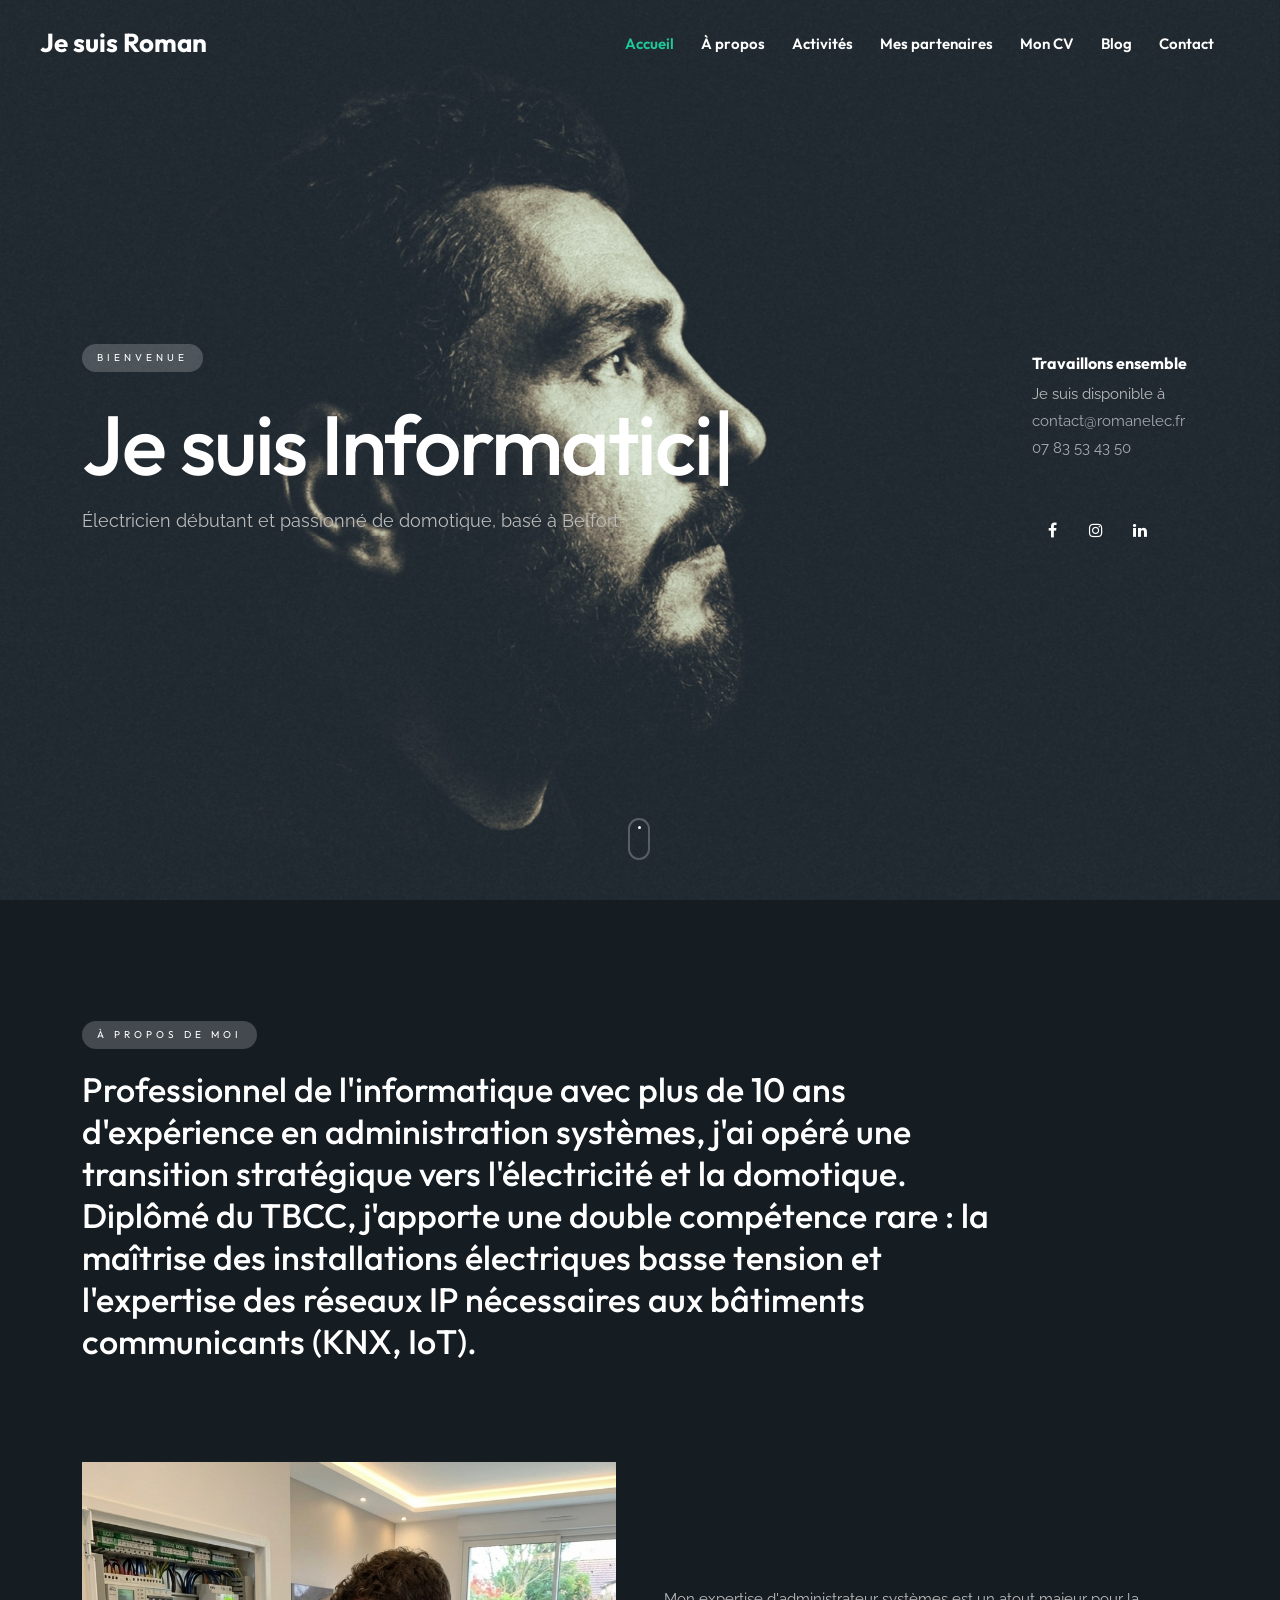
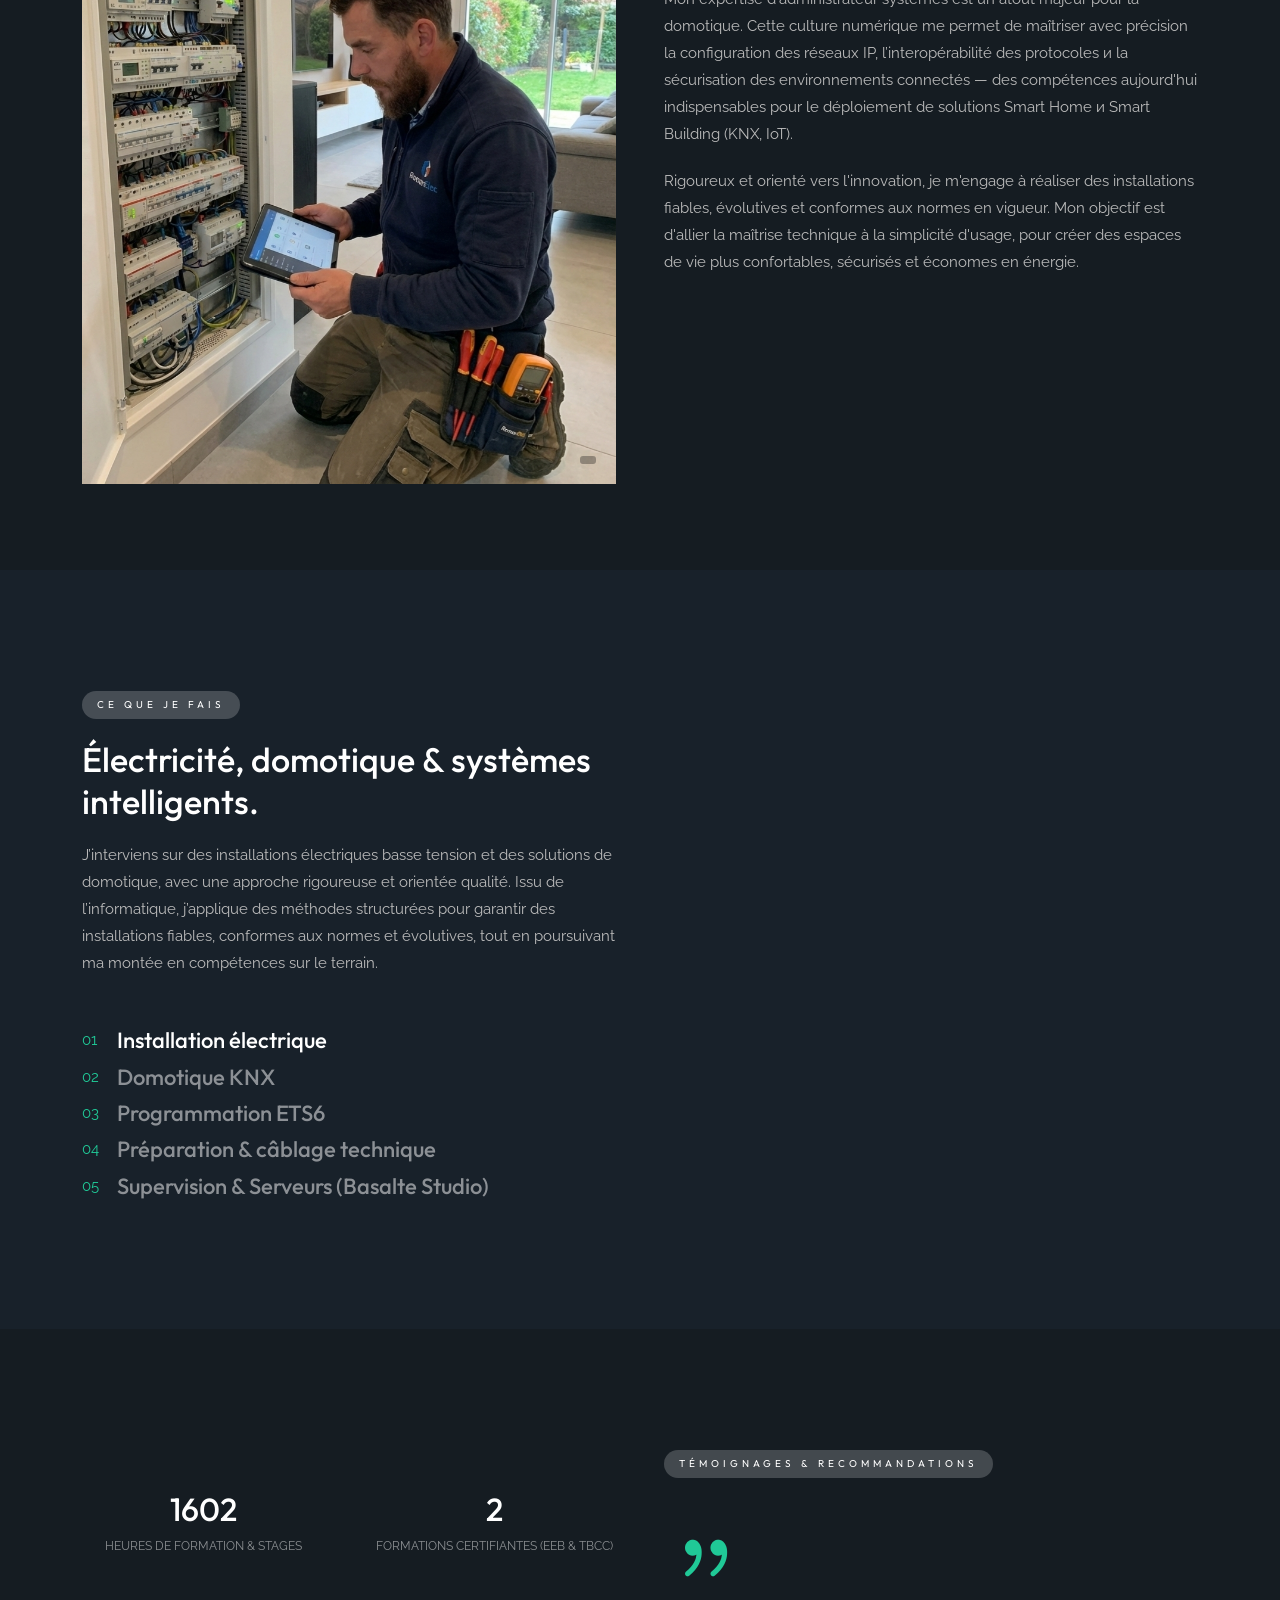
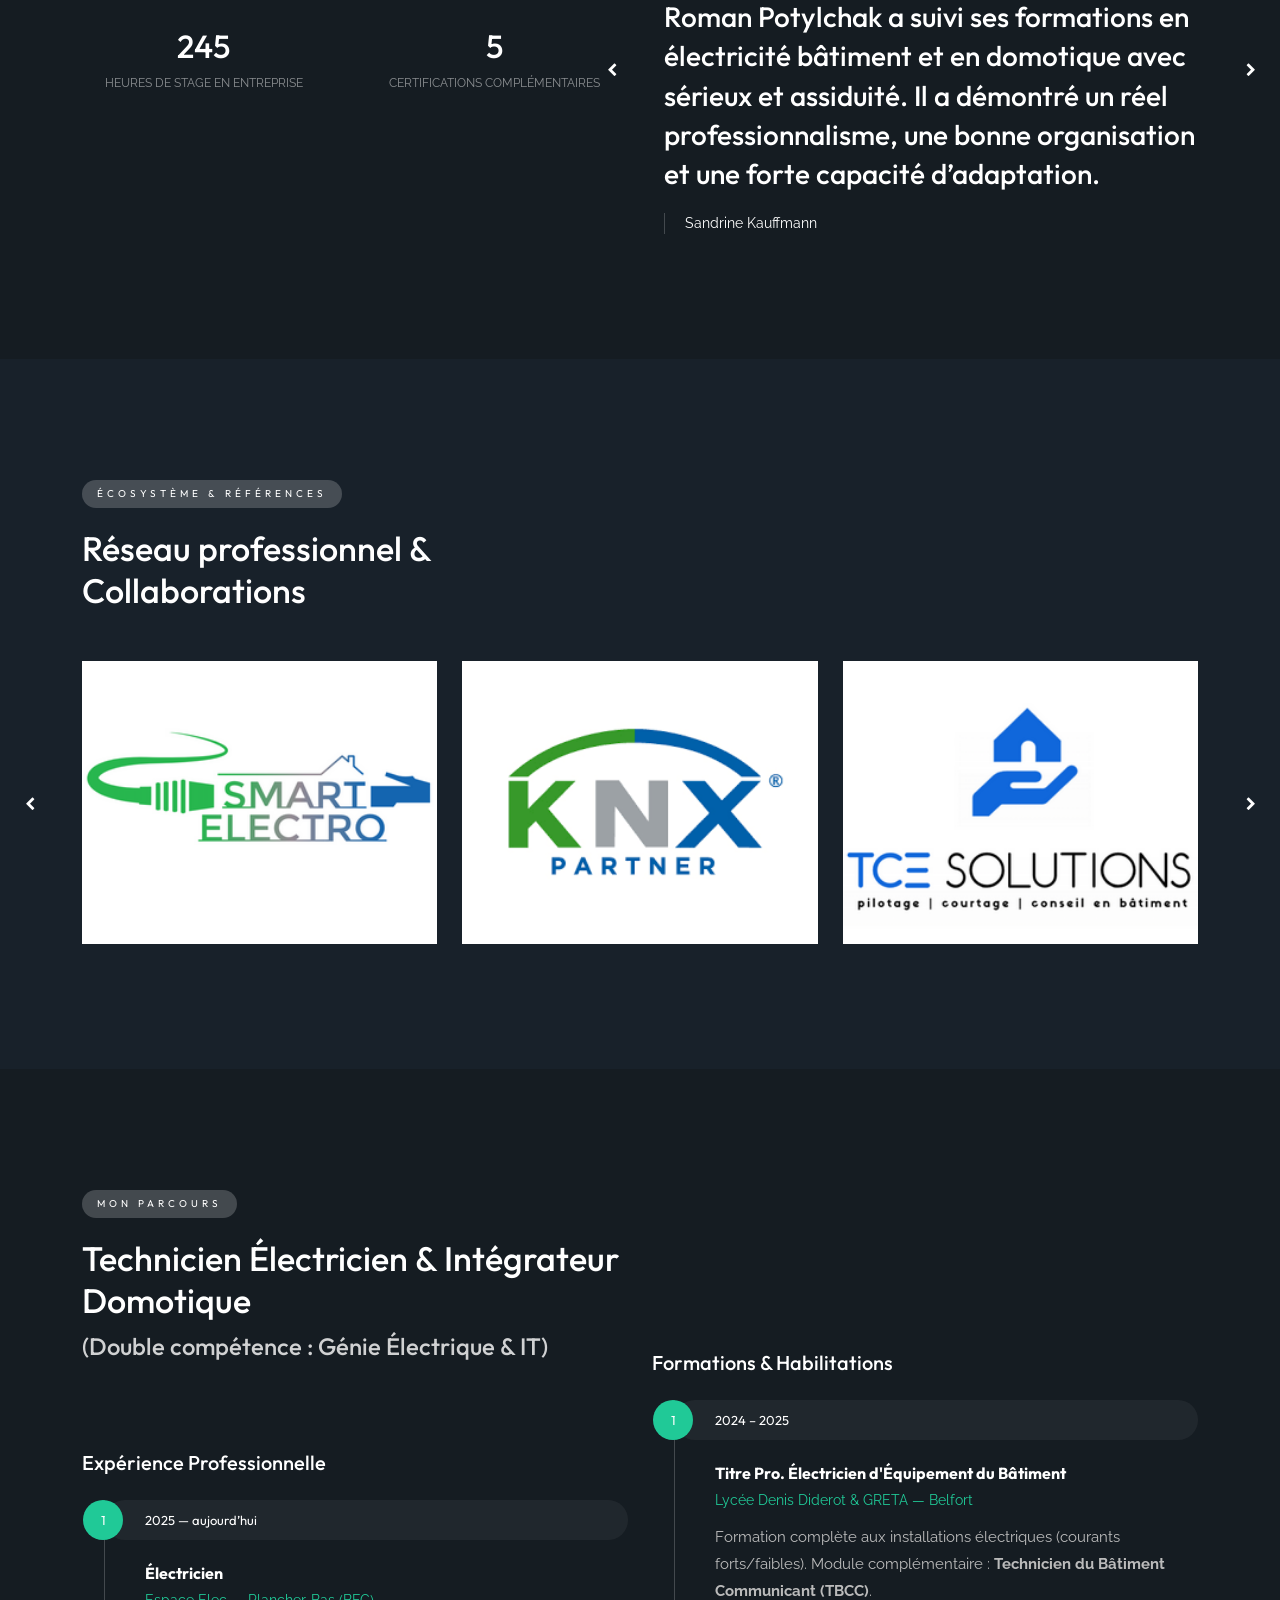
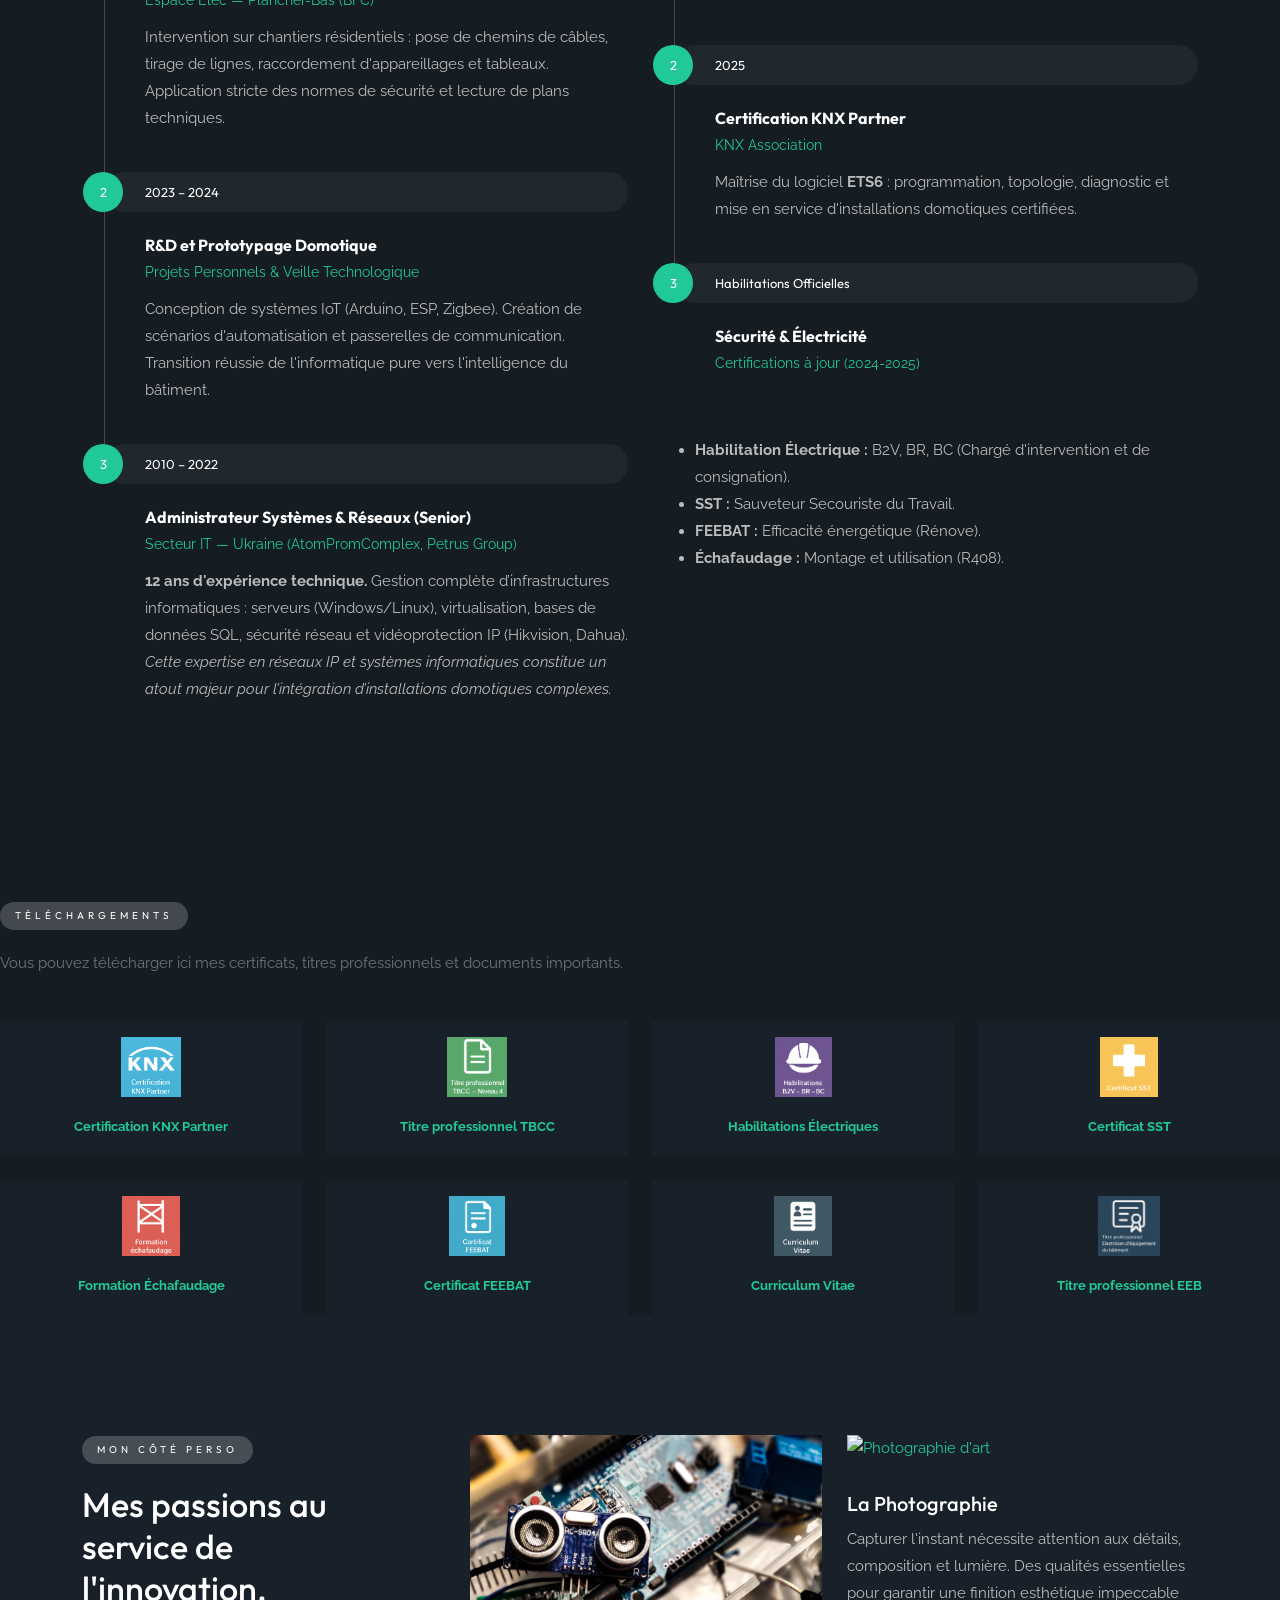
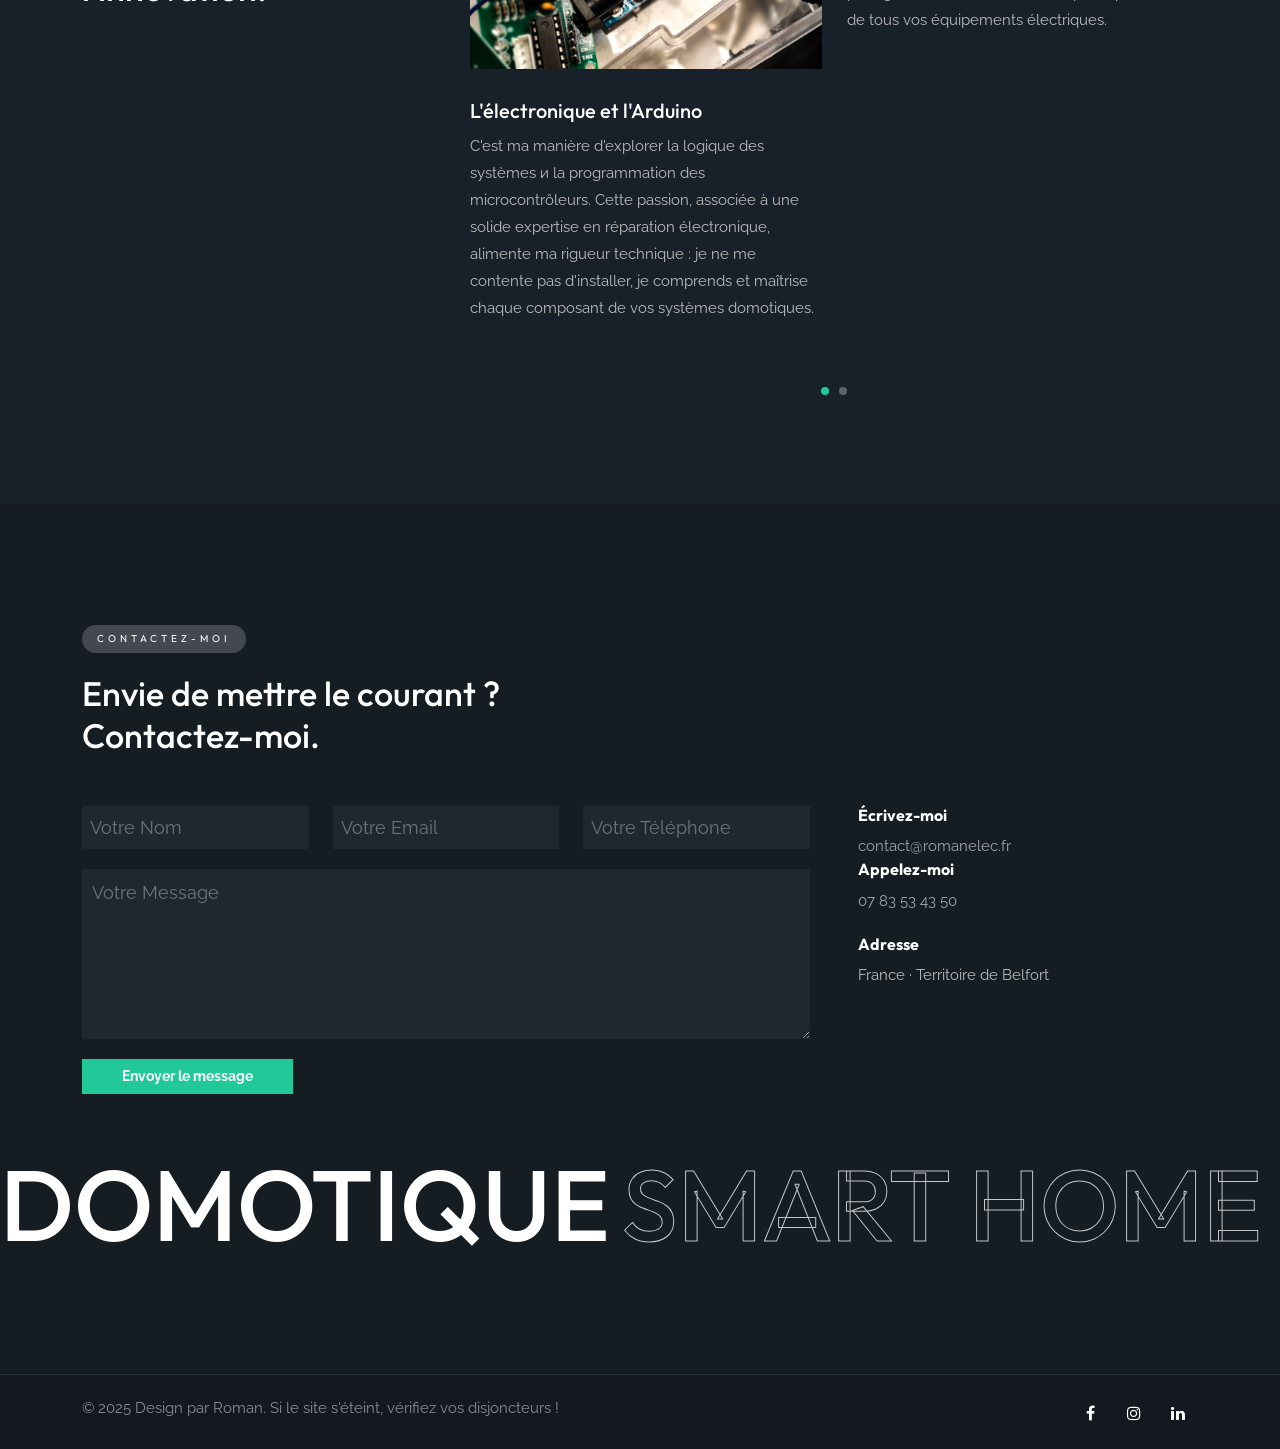
==== commit 3850f527: "Update index.html" ====
--- a/index.html
+++ b/index.html
@@ -665,11 +665,11 @@
                             <div class="row wow fadeInUp">
                                 <div class="wm-1"></div>
                                 <h6>Écrivez-moi</h6>
-                                <p>contact@romanelec.fr</p>
+                                <a class="text-light" href="mailto:contact@romanelec.fr">contact@romanelec.fr</a>
                                 
                                 <div class="wm-1"></div>
                                 <h6>Appelez-moi</h6>
-                                <p>07 83 53 43 50</p>
+                                <p><a class="text-light" href="tel:+33783534350">07 83 53 43 50</a></p>
 
                                 <div class="wm-1"></div>
                                 <h6>Adresse</h6>
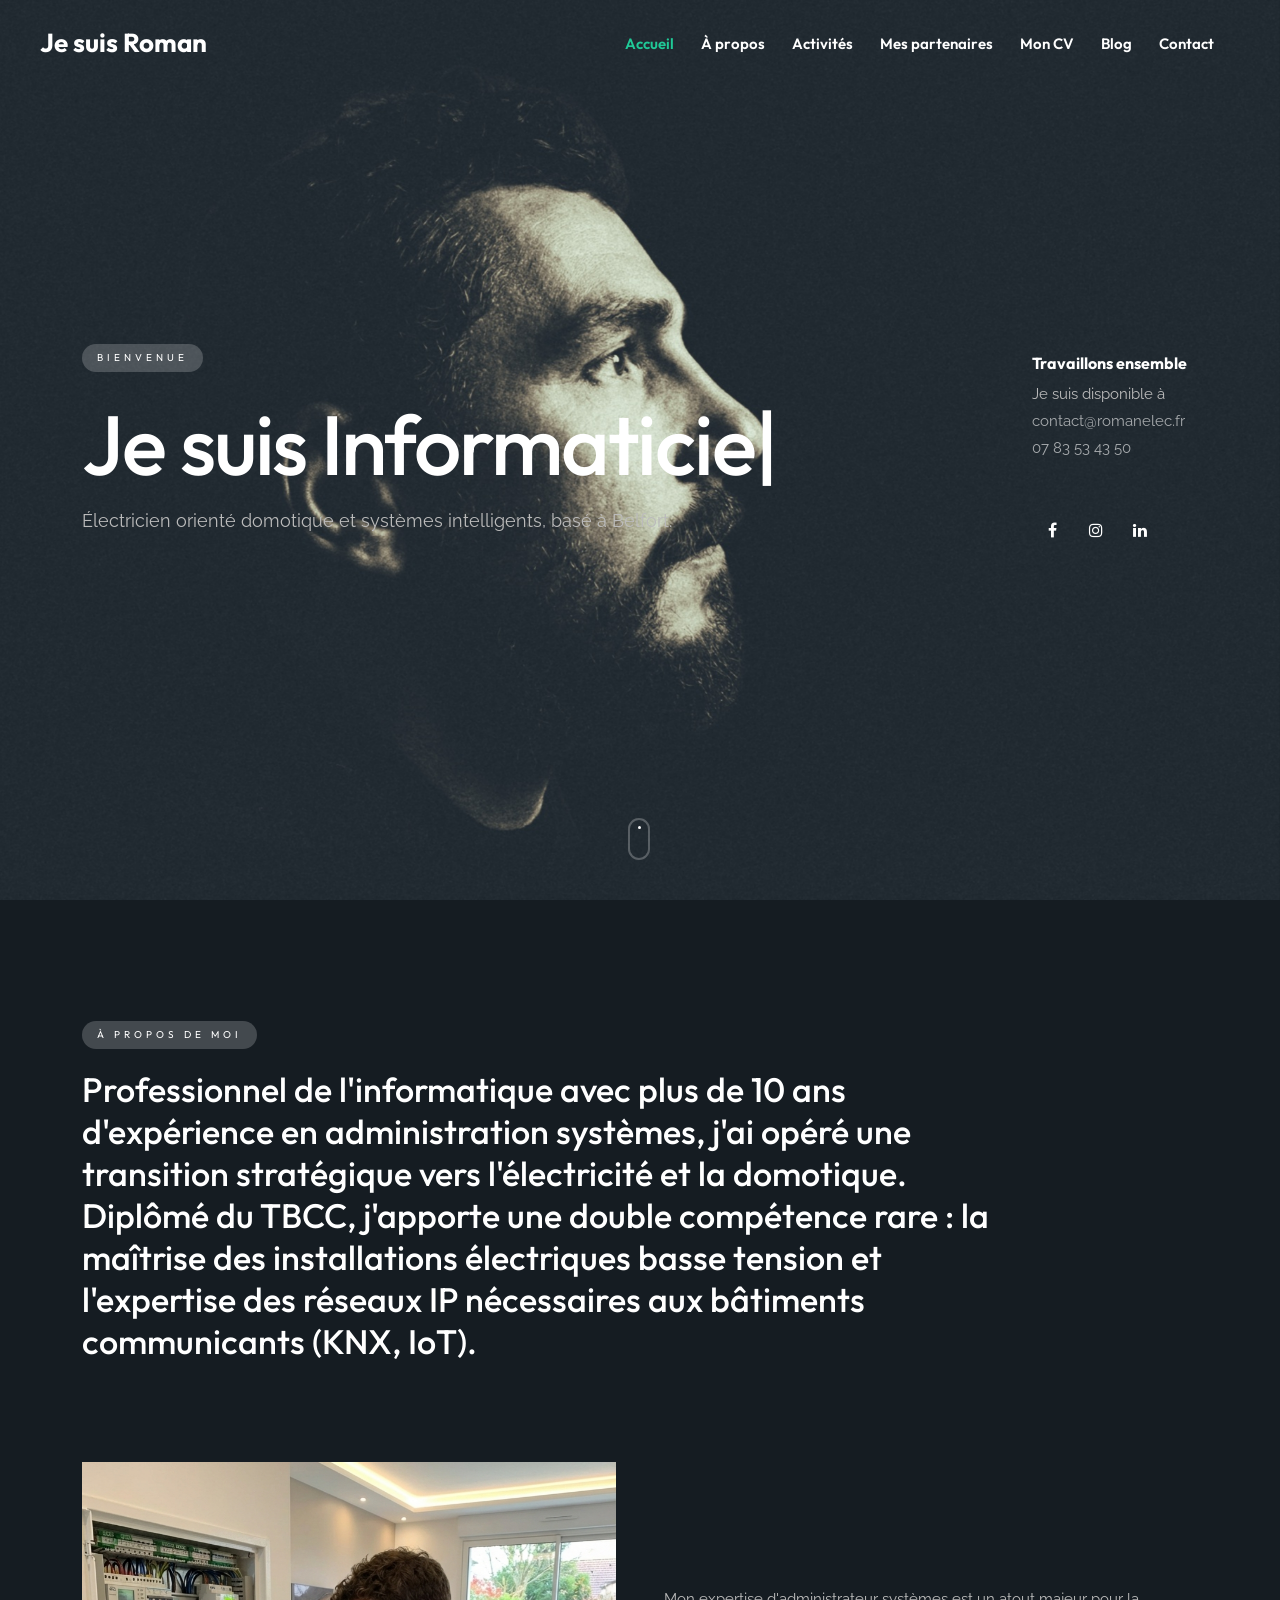
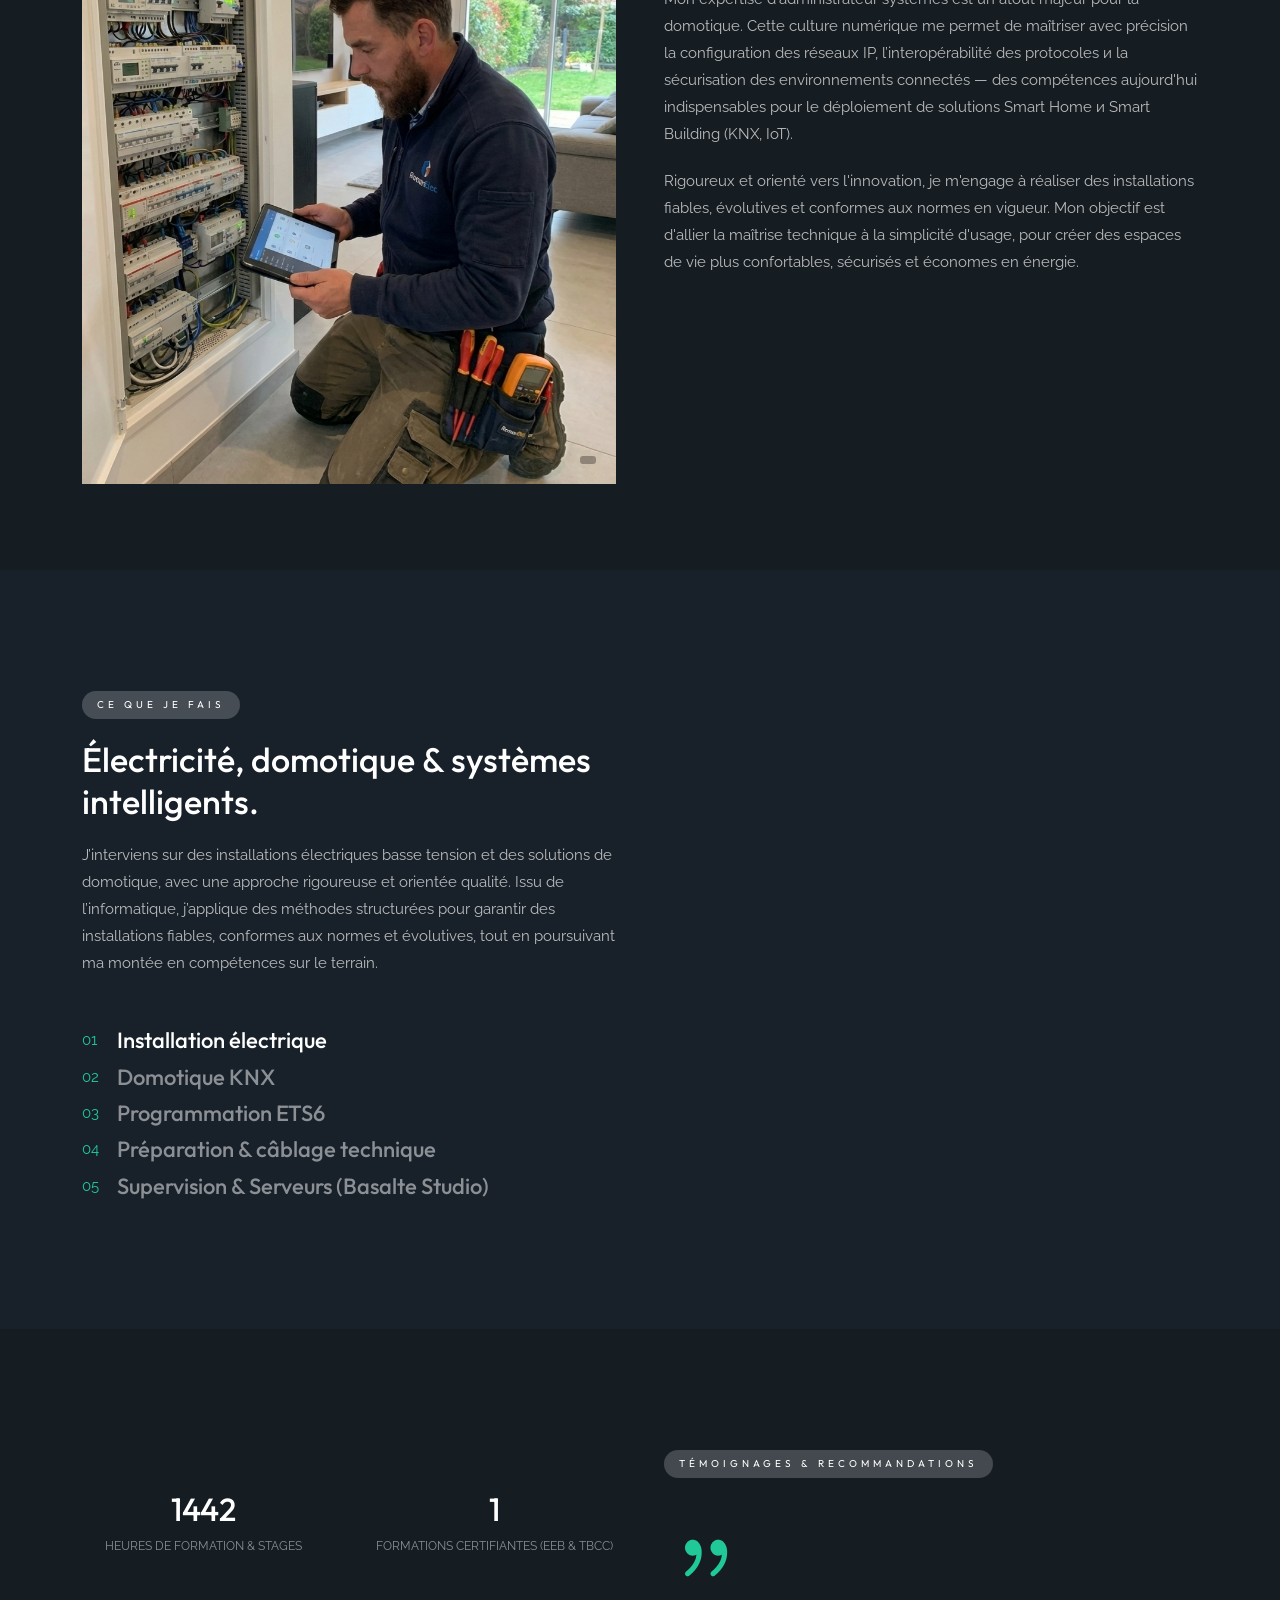
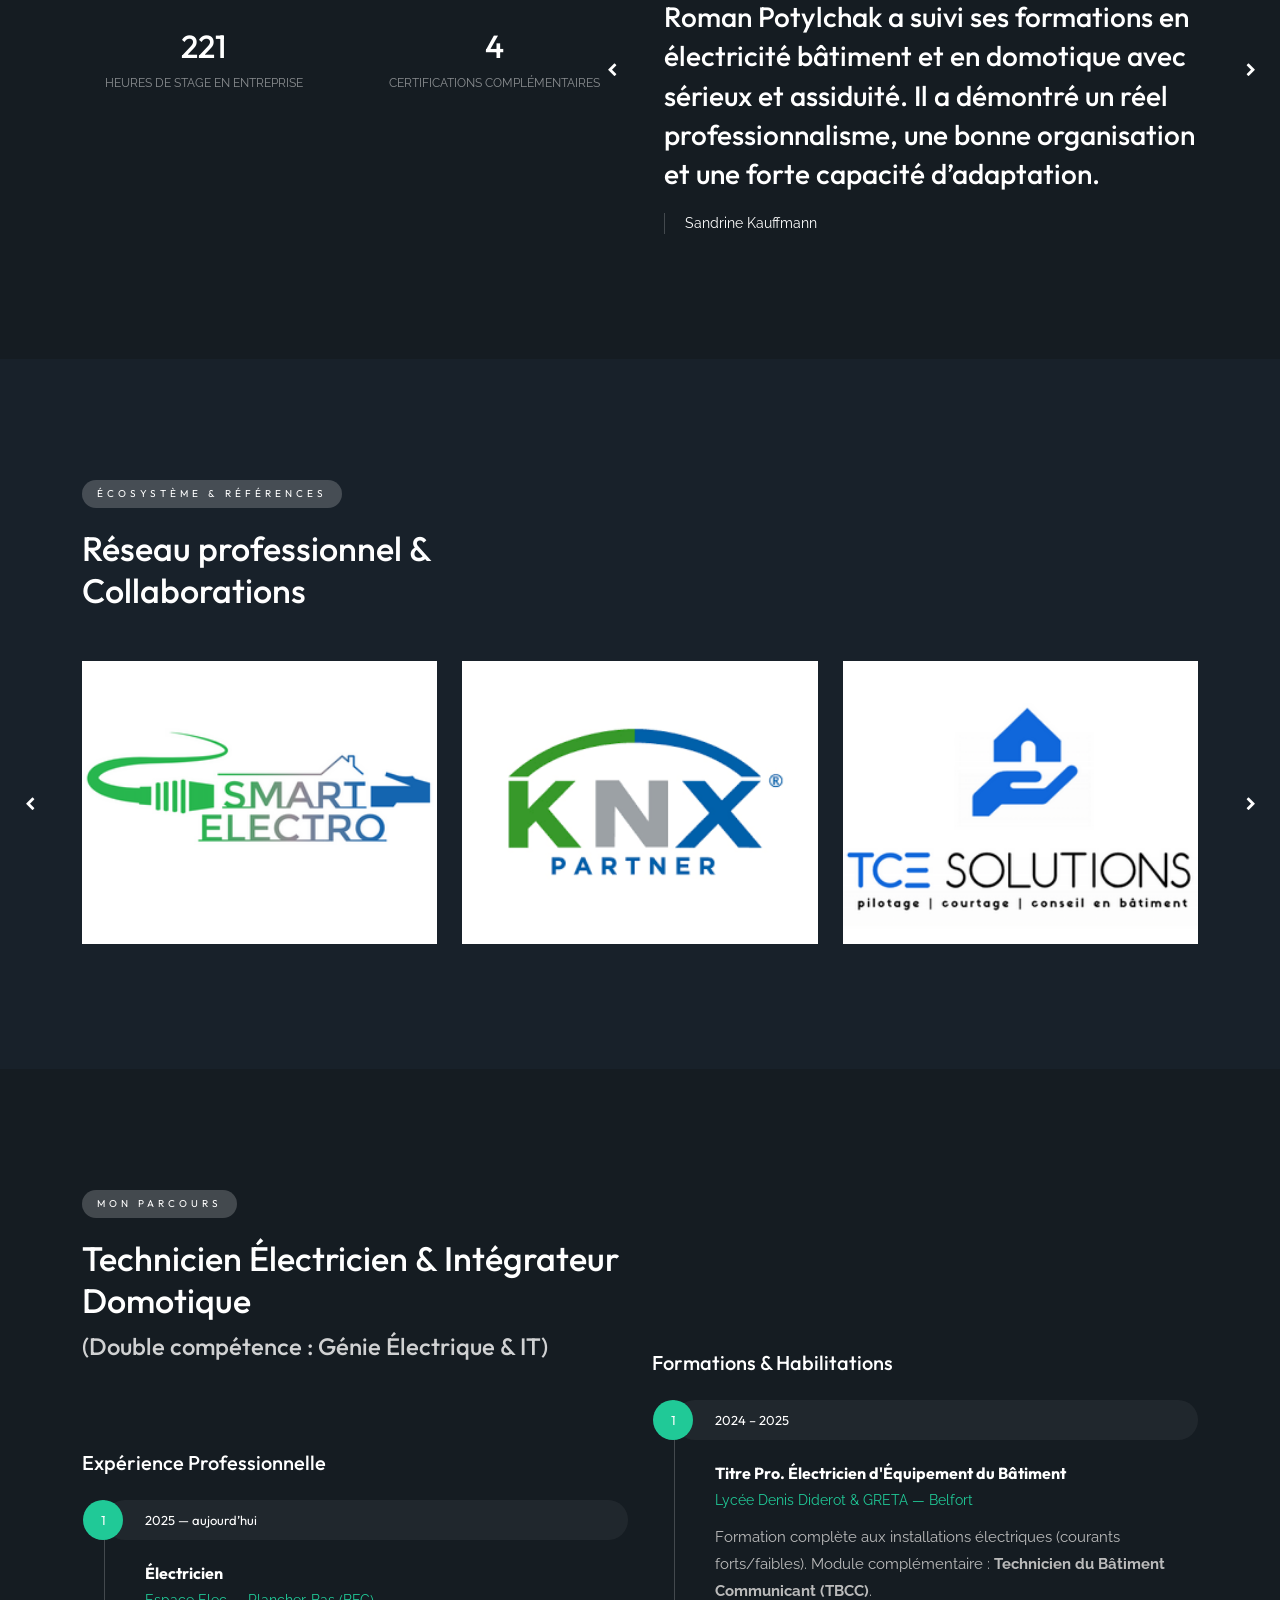
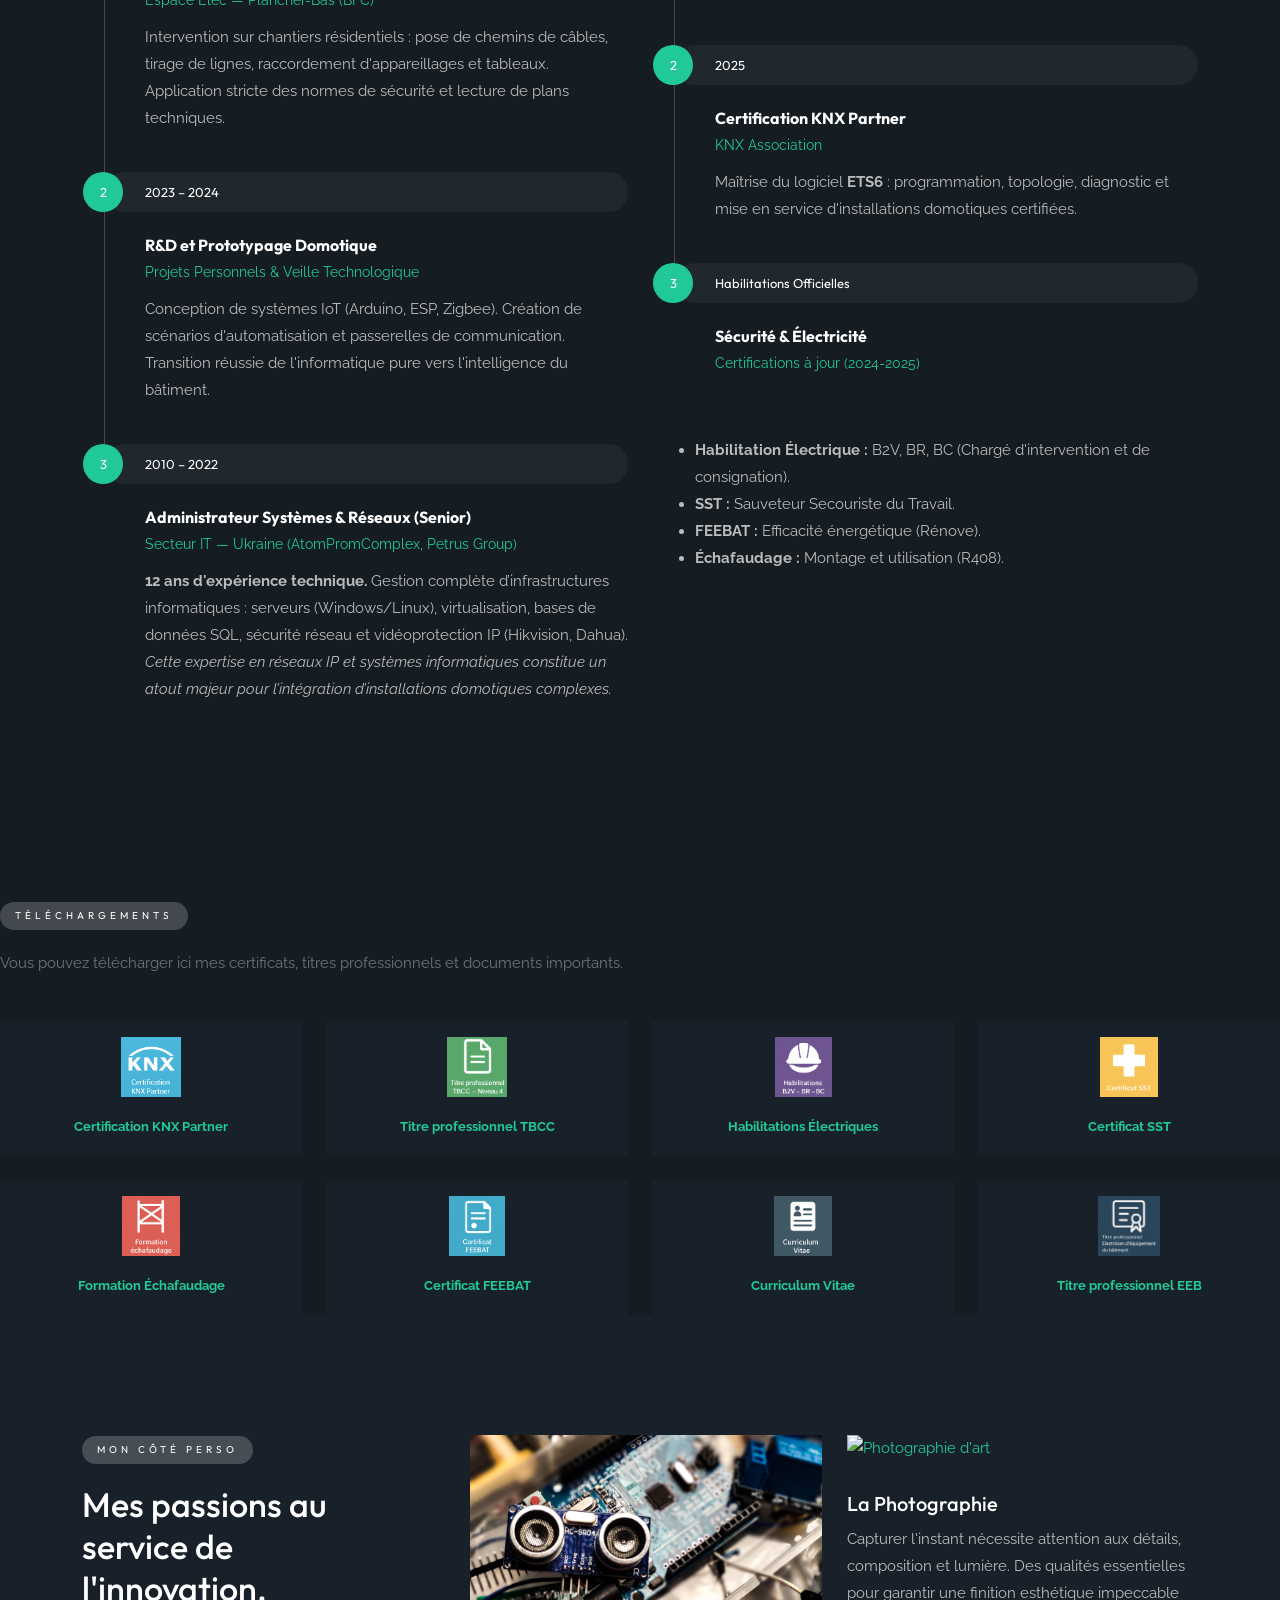
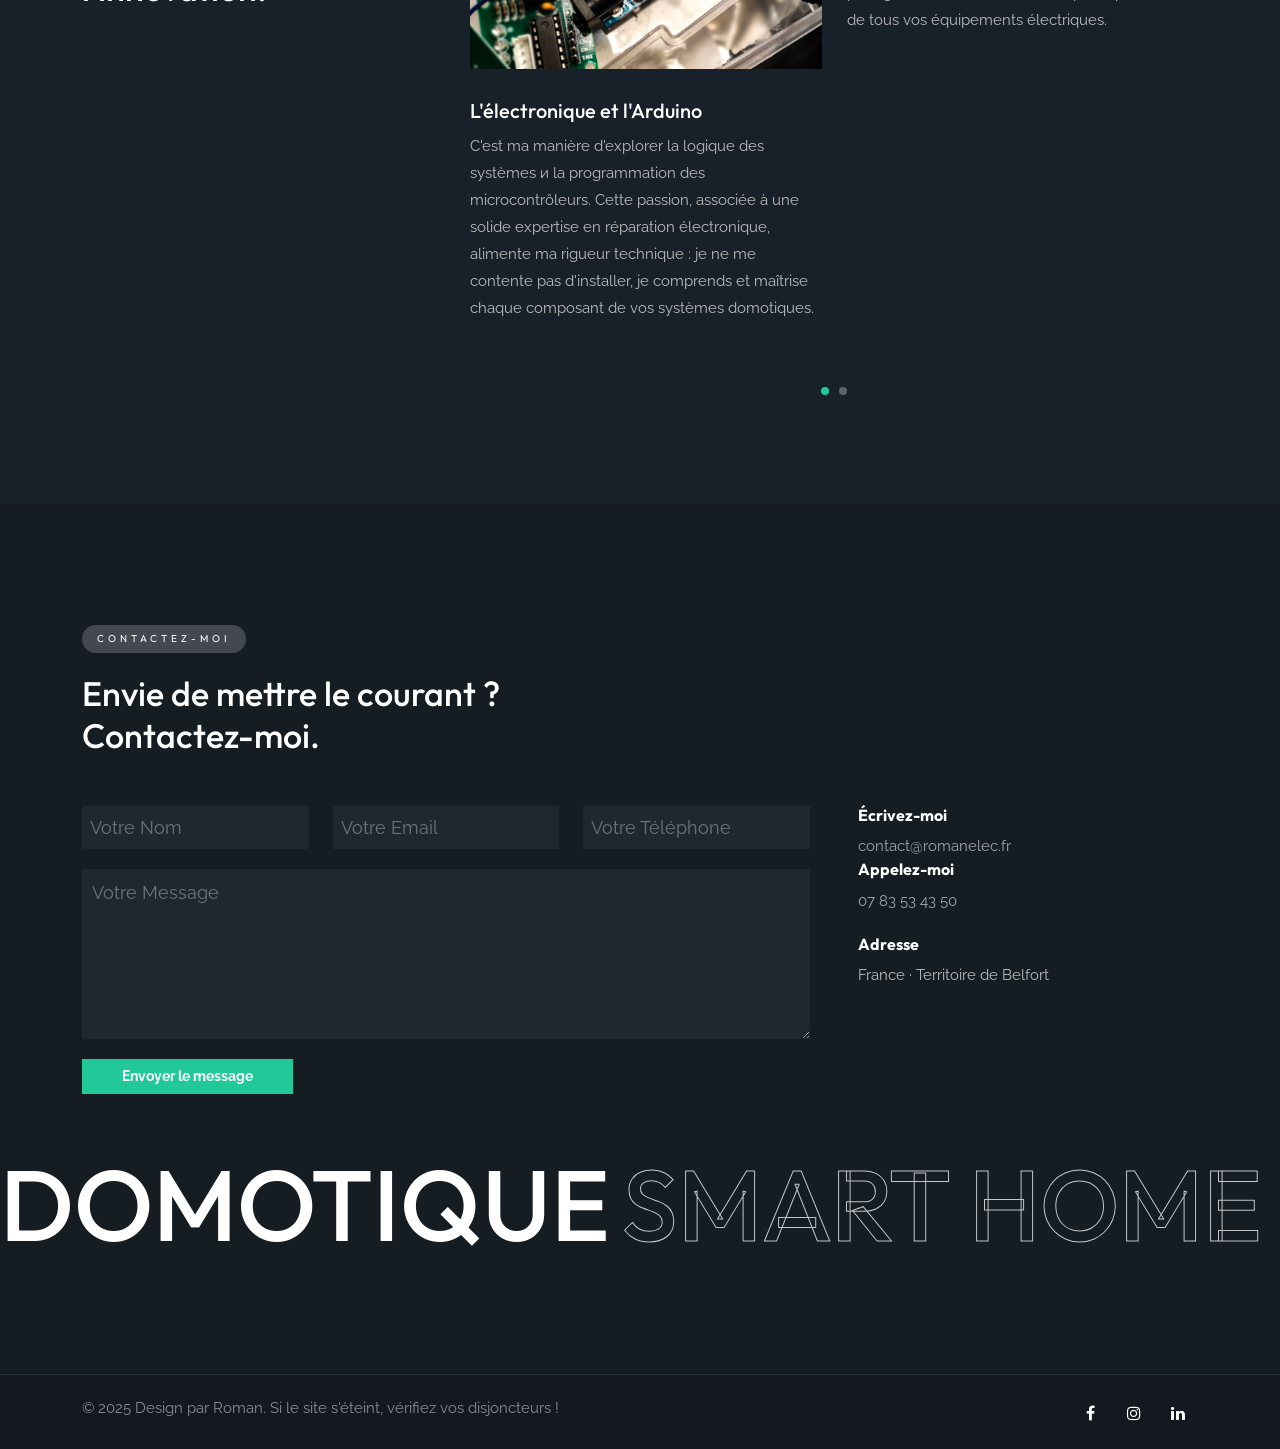
==== commit 7eadb44c: "Update index.html" ====
--- a/index.html
+++ b/index.html
@@ -116,7 +116,7 @@
                                     <div class="typed"></div>
                                 </div>
                                 <div class="spacer-20"></div>
-                                <p class="lead wow fadeInUp" data-wow-delay="1s">Électricien débutant et passionné de domotique, basé à Belfort.</p>
+                                <p class="lead wow fadeInUp" data-wow-delay="1s">Électricien orienté domotique et systèmes intelligents, basé à Belfort.</p>
 
                             </div>
 
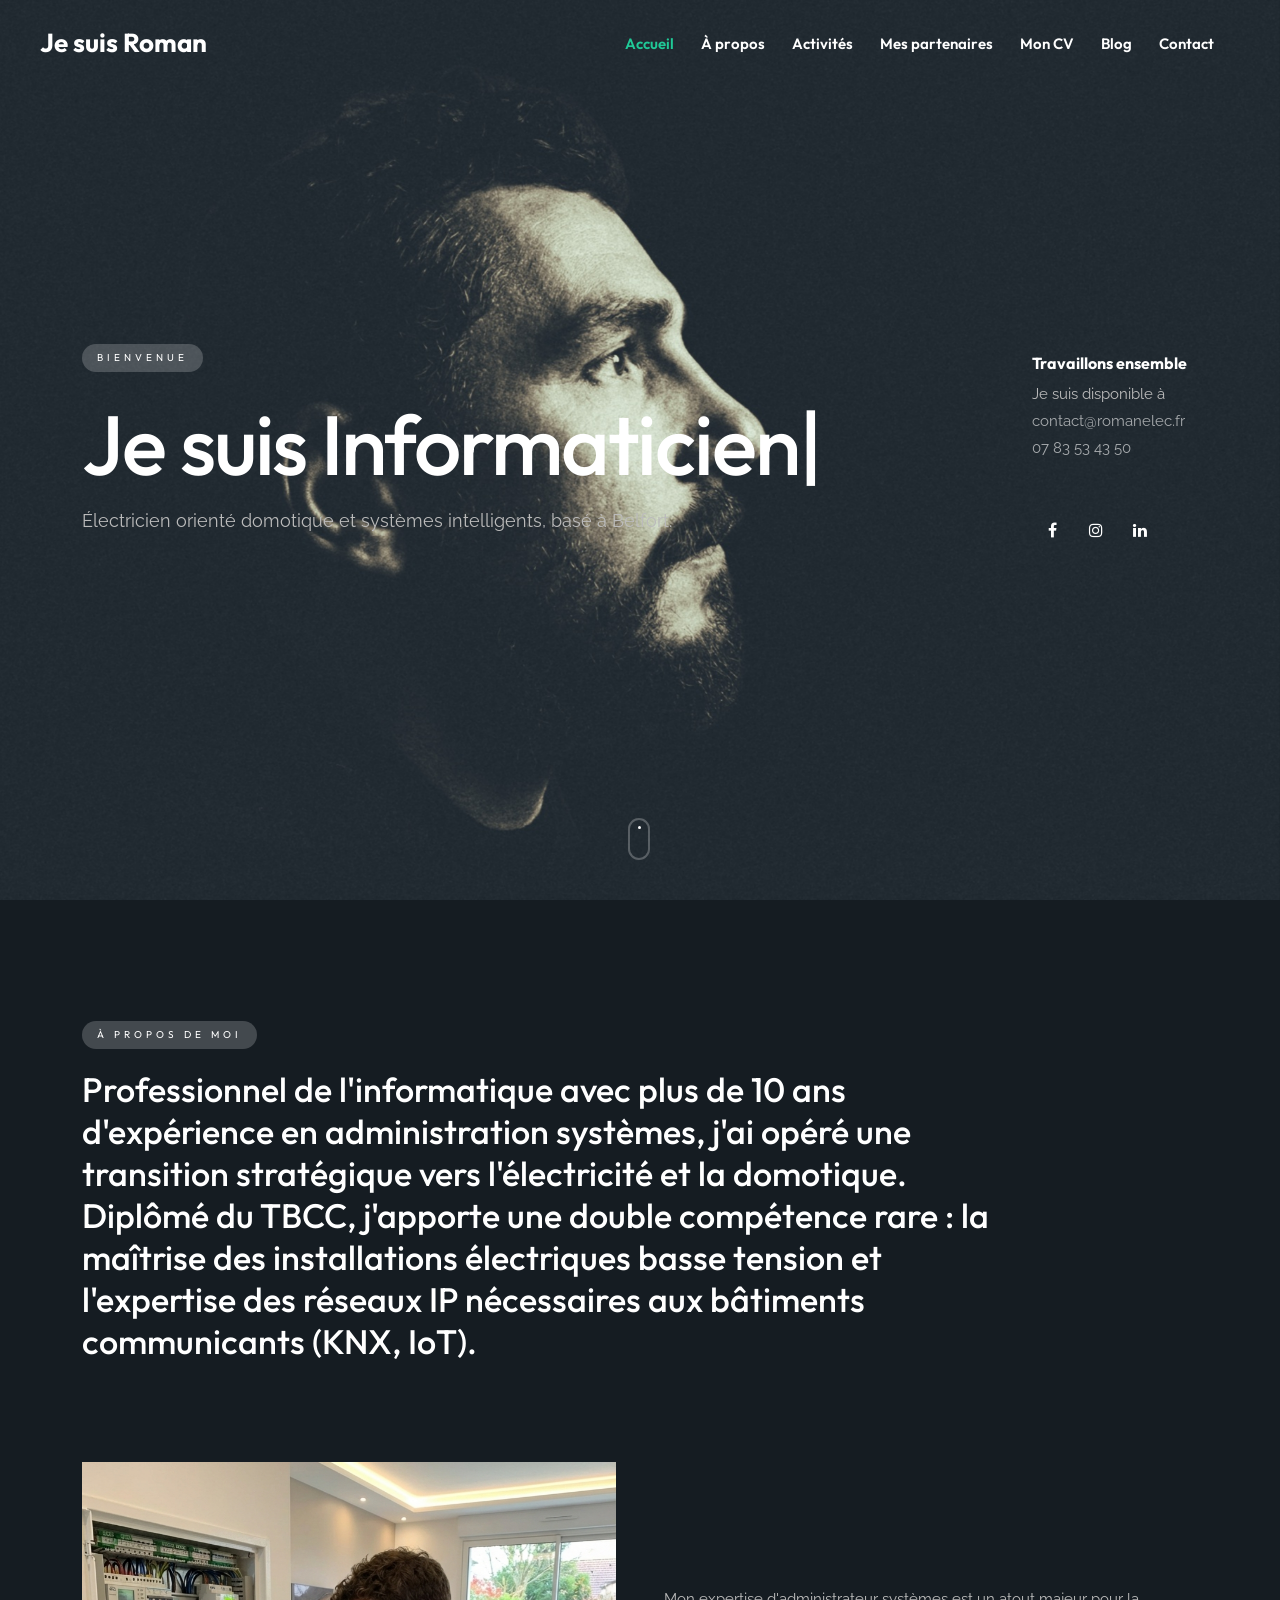
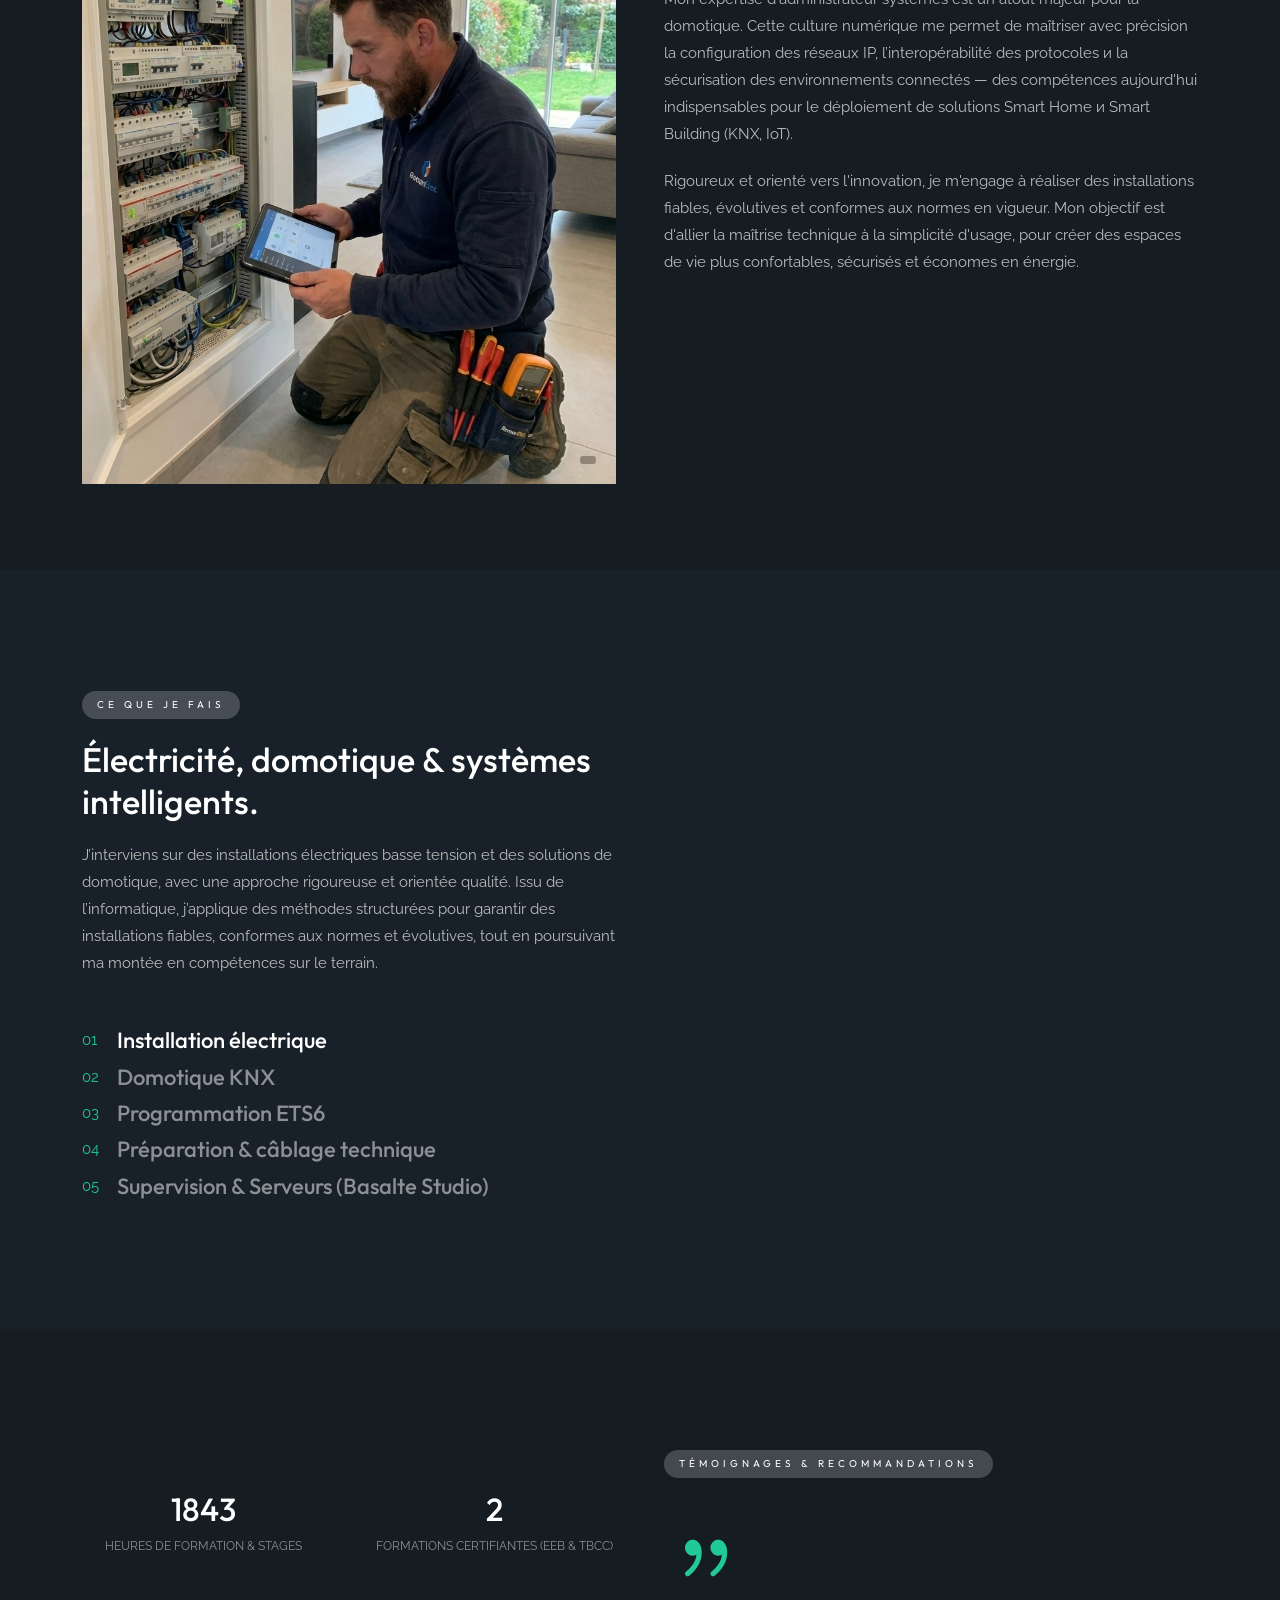
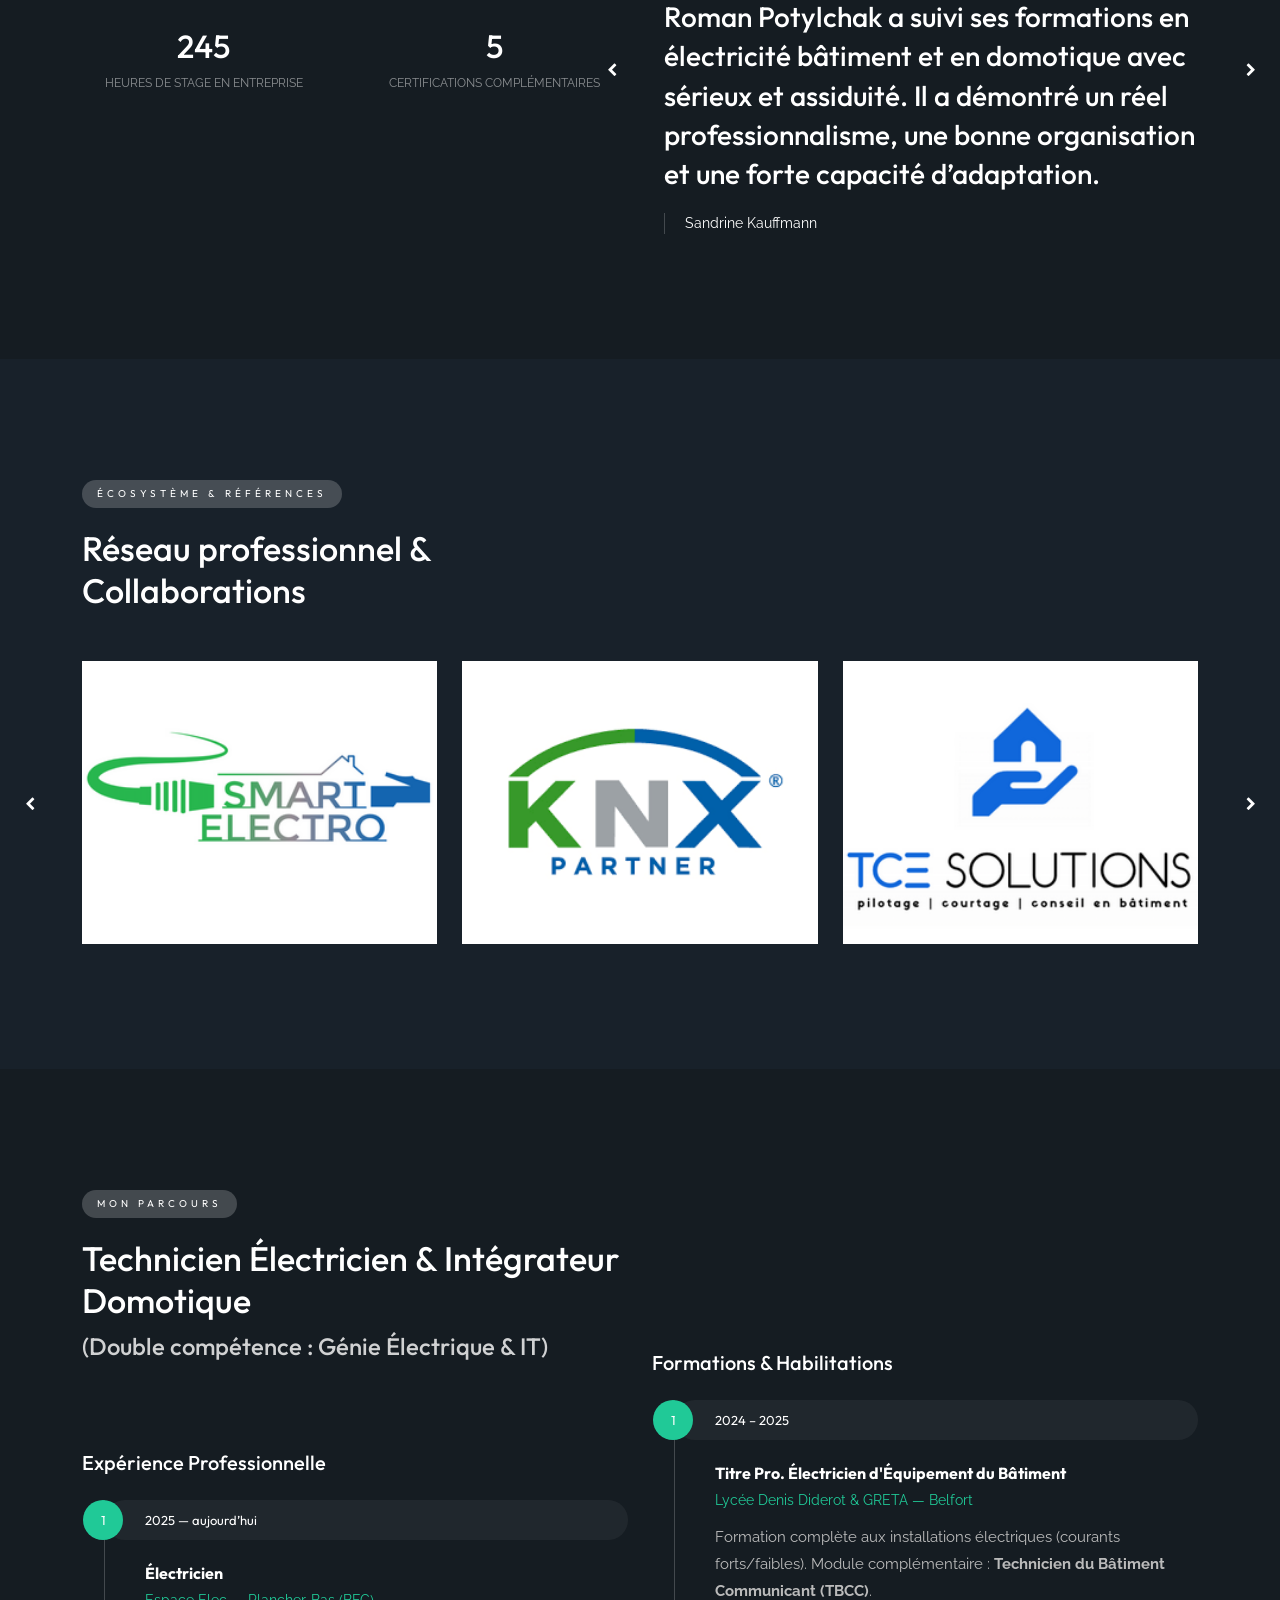
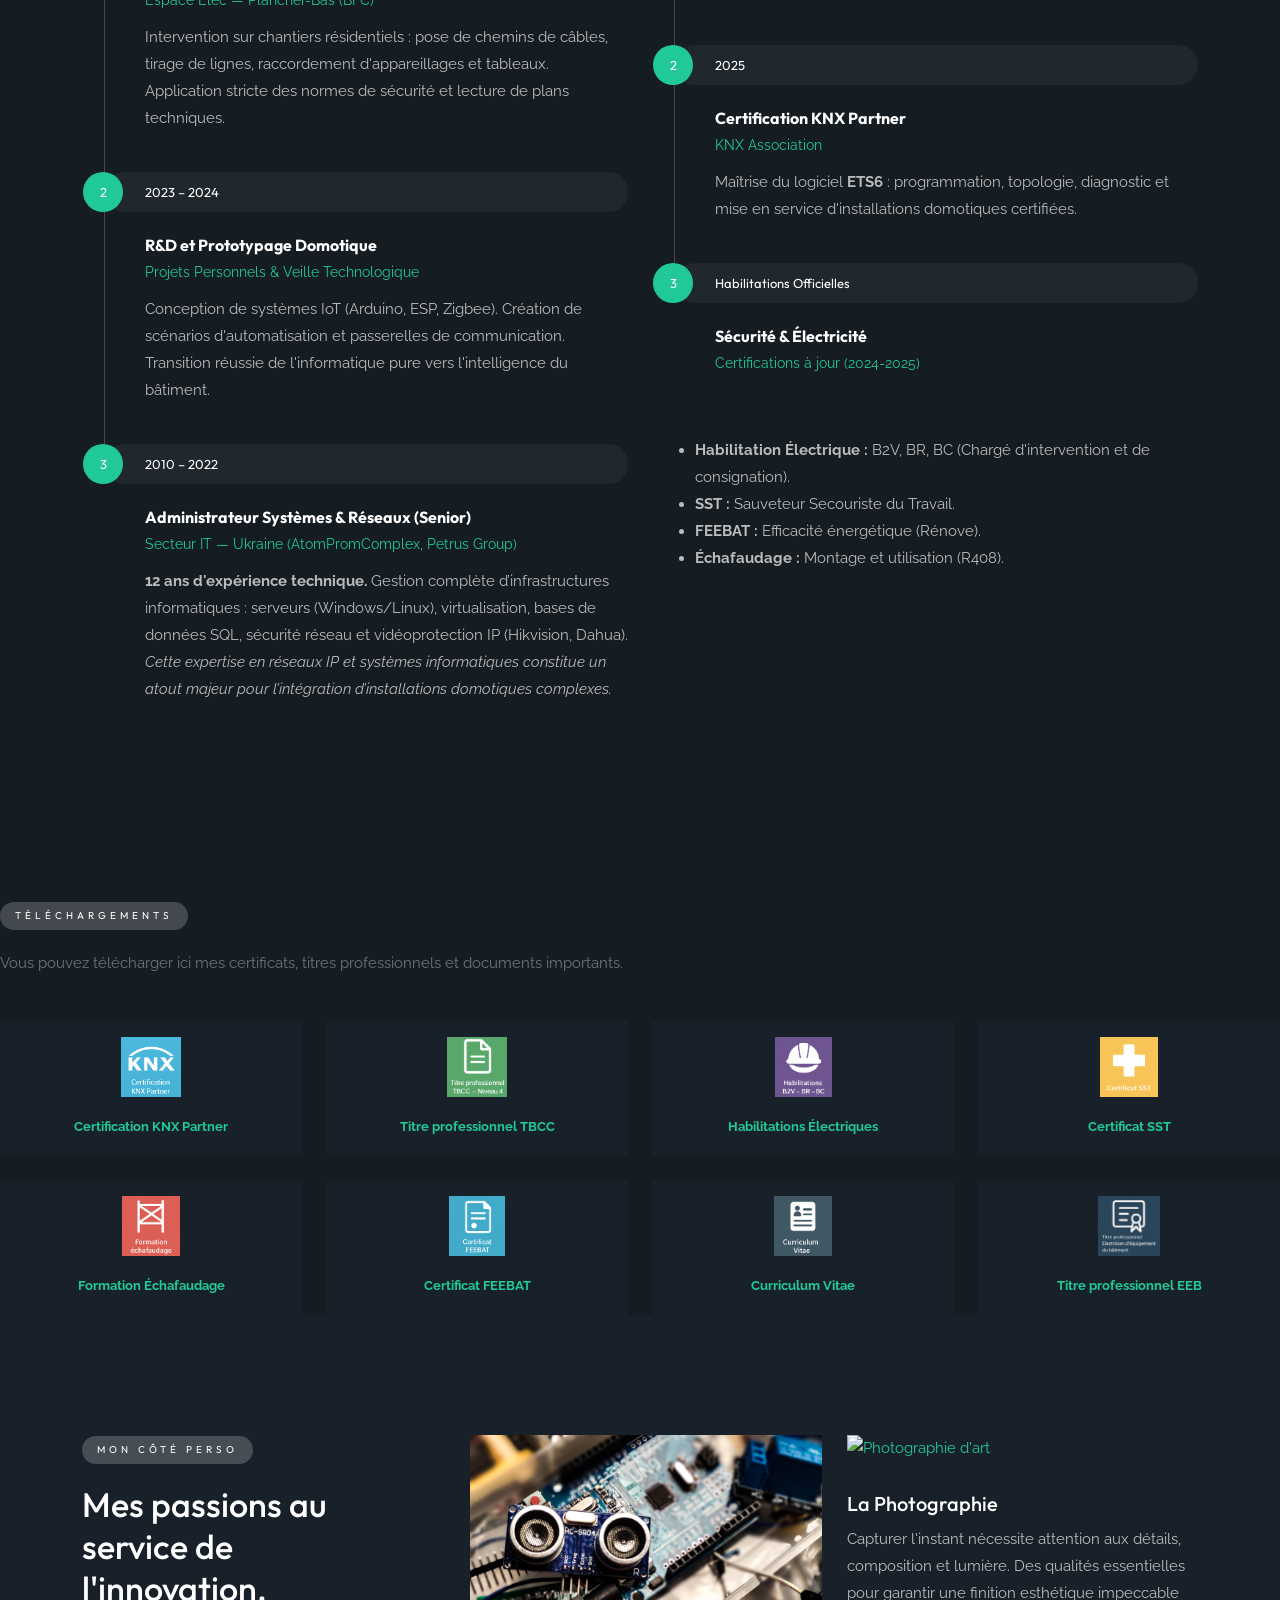
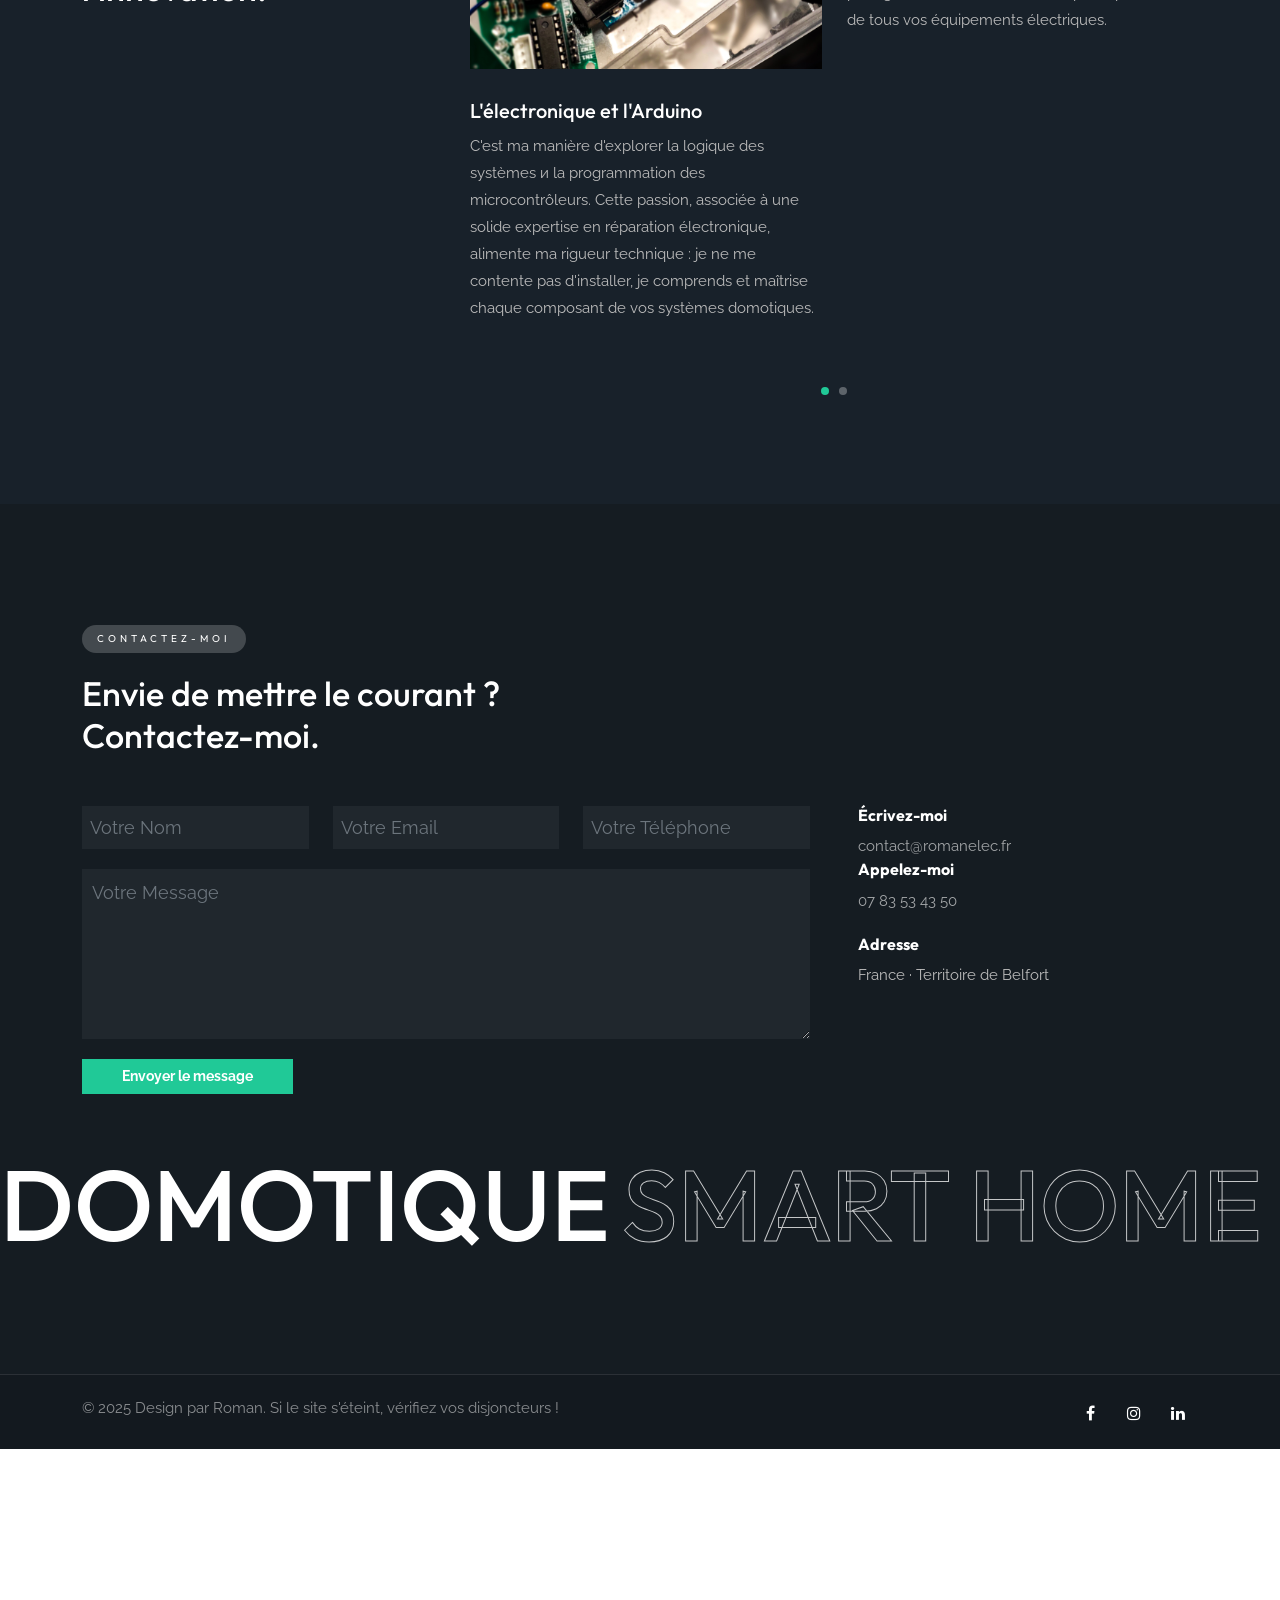
==== commit 729992a0: "Update index.html" ====
--- a/index.html
+++ b/index.html
@@ -542,7 +542,7 @@
     </div>
 
     <div class="col-lg-3 col-6 d-flex">
-        <a href="docs/CV_2025-09-05_Roman_POTYLCHAK.pdf" download class="de-skill-item bg-dark-2 p-3 d-flex flex-column align-items-center justify-content-center text-center h-100 w-100">
+        <a href="docs/CV_2026-02-15_Roman_POTYLCHAK.pdf" download class="de-skill-item bg-dark-2 p-3 d-flex flex-column align-items-center justify-content-center text-center h-100 w-100">
             <div class="img-wrapper mb-3 d-flex align-items-center justify-content-center" style="height: 60px;">
                 <img src="images/logo/cv.png" alt="CV" style="max-height: 100%; max-width: 100%;">
             </div>
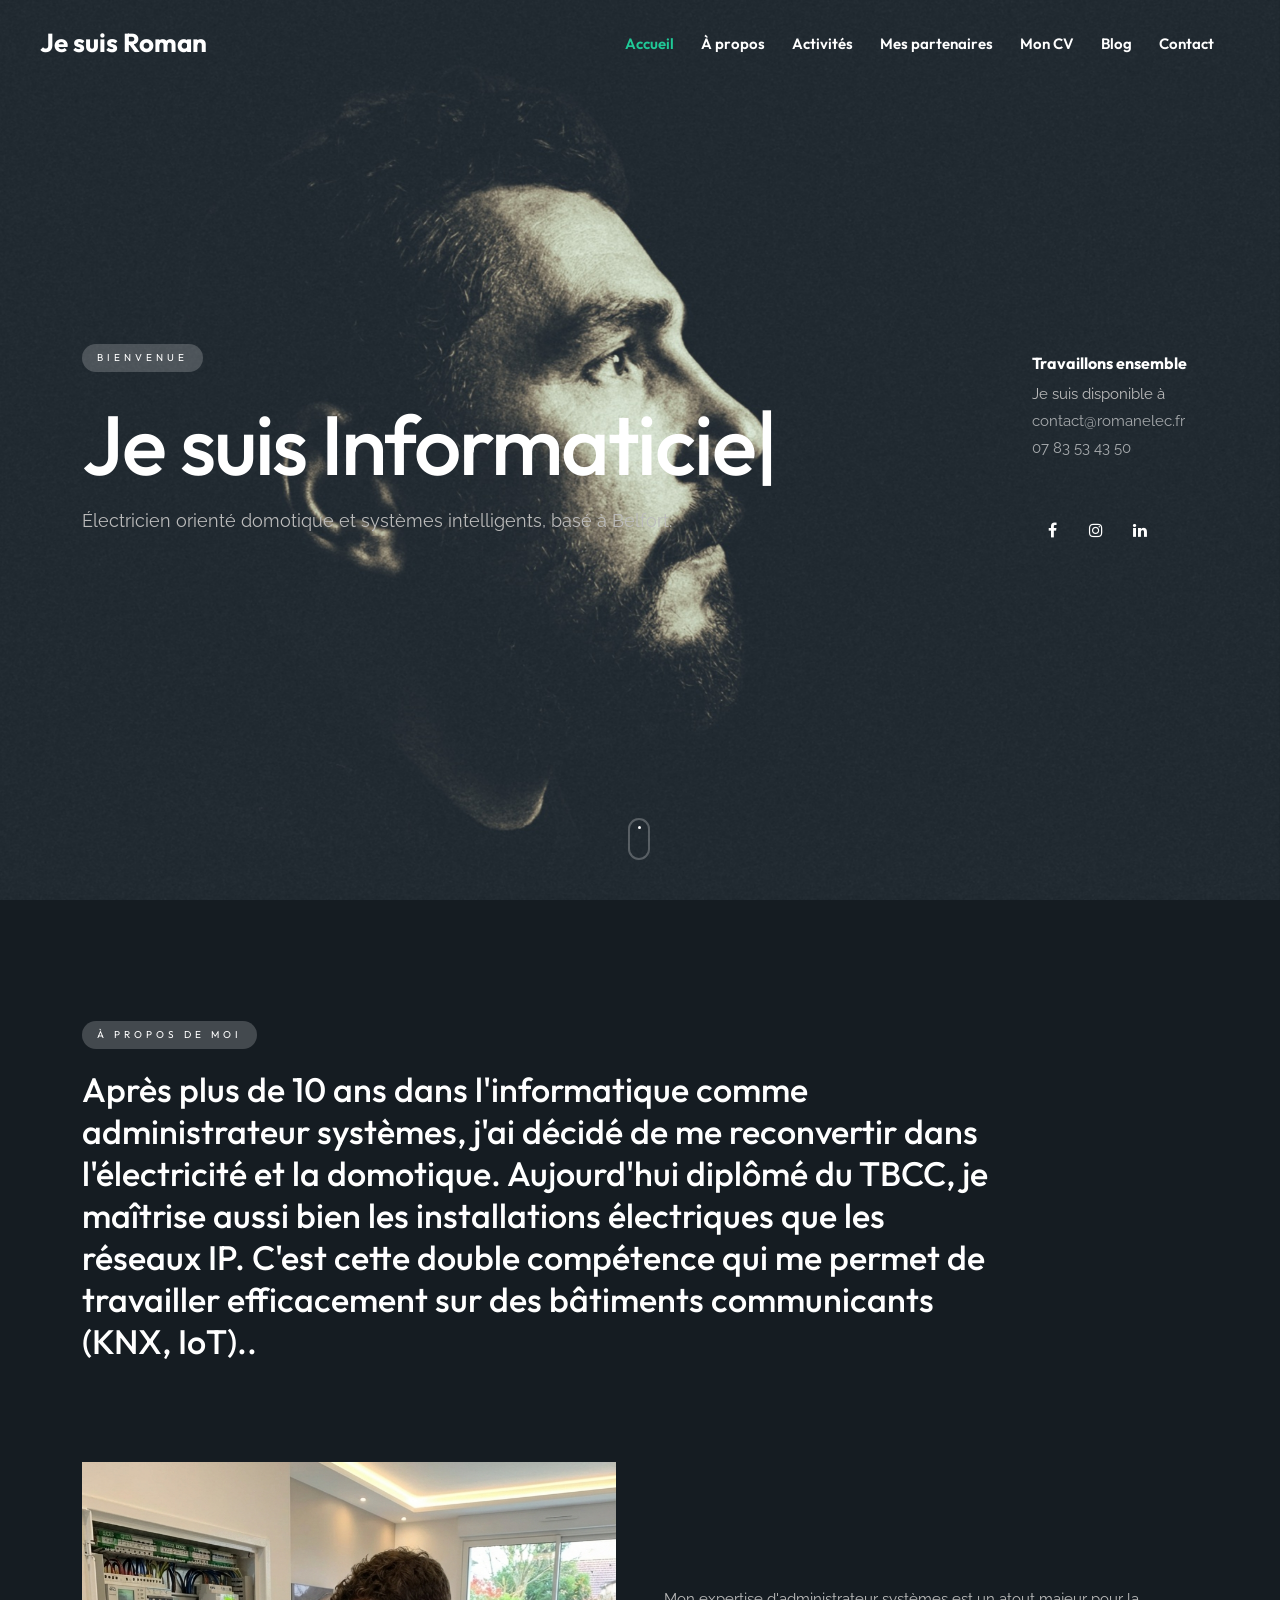
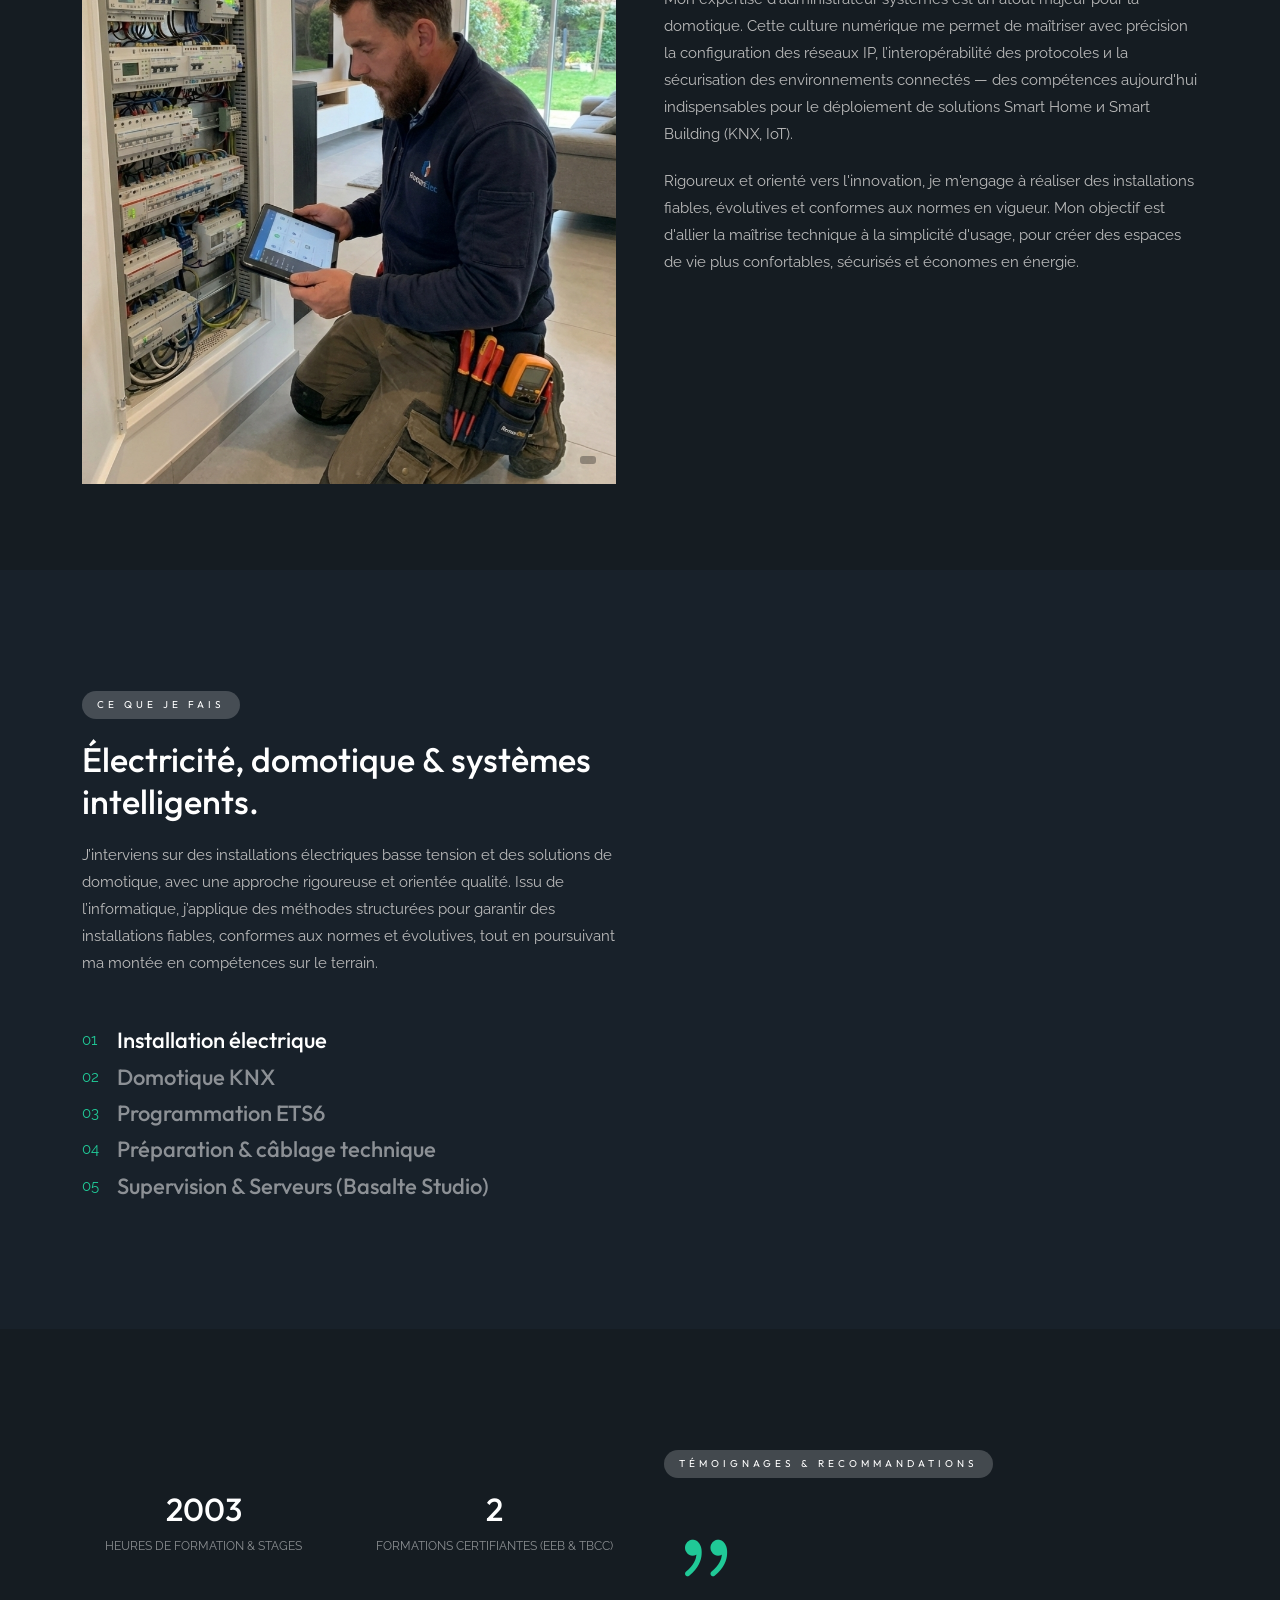
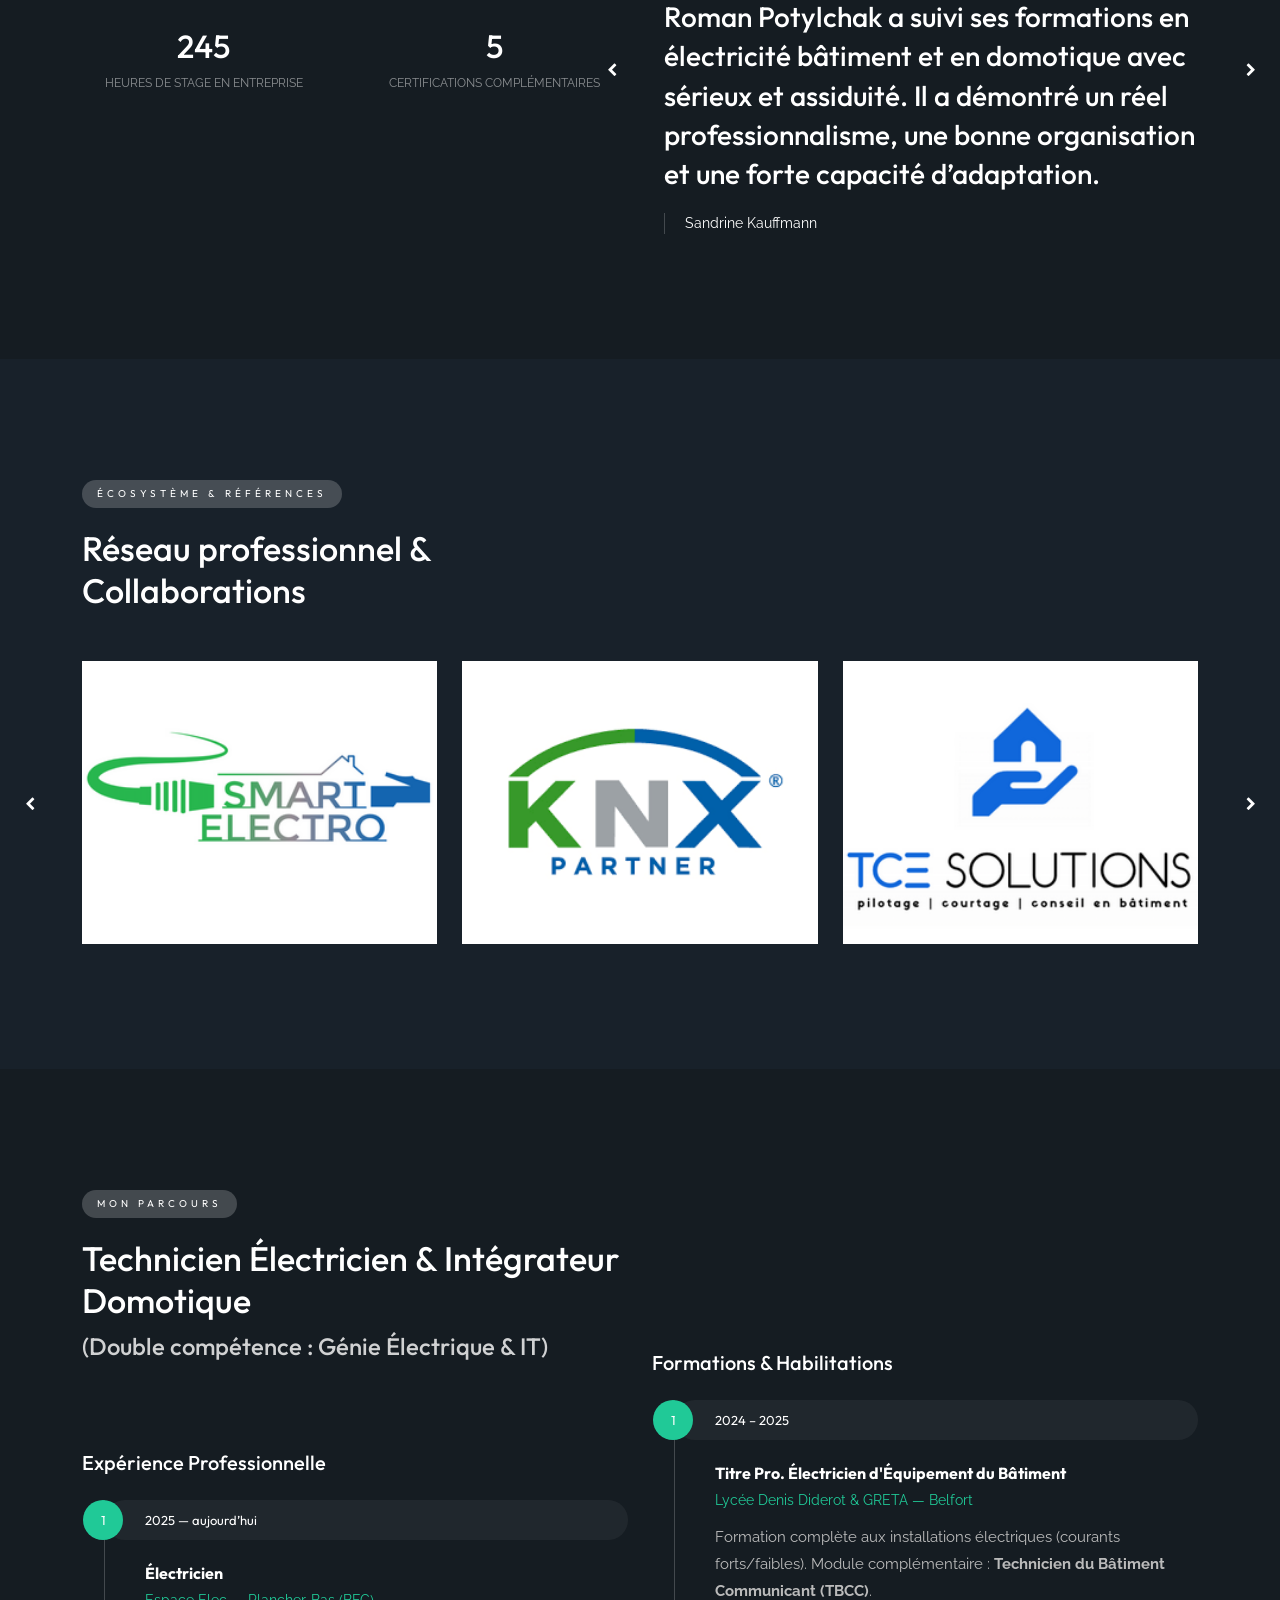
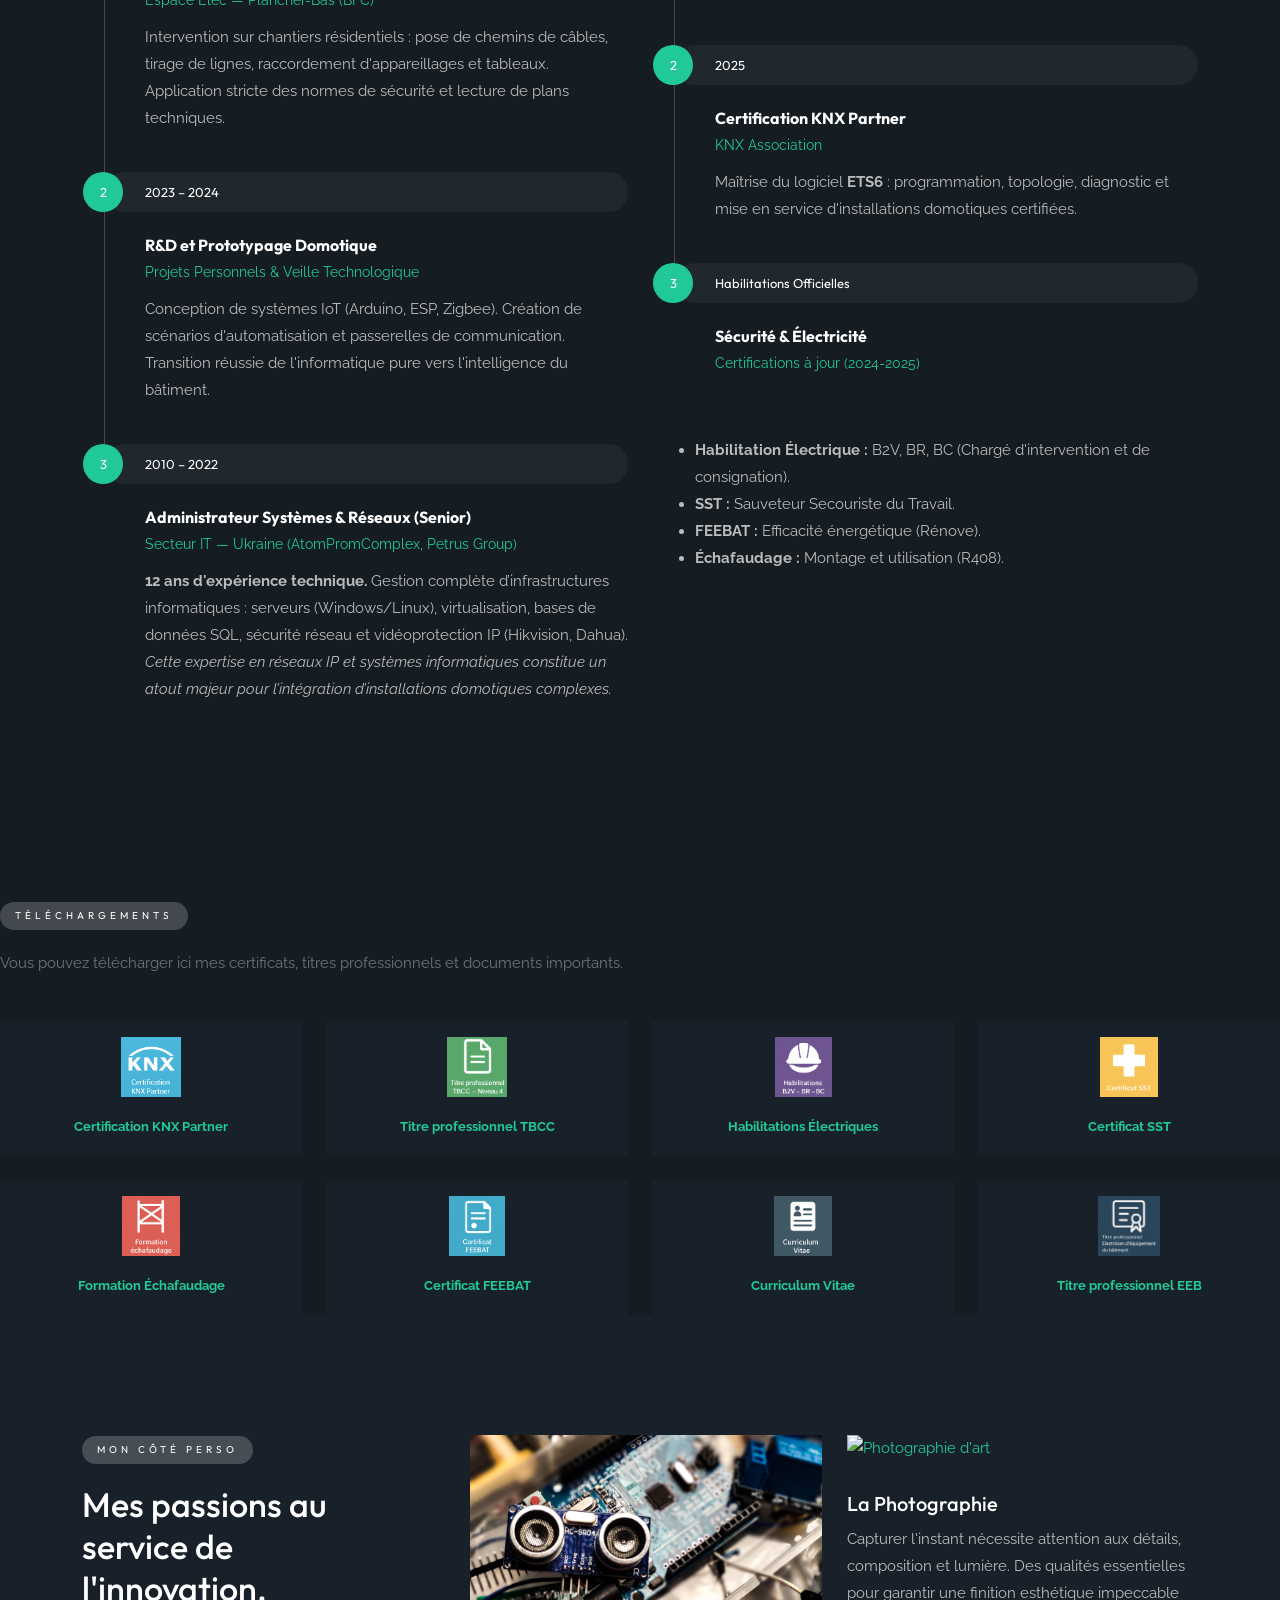
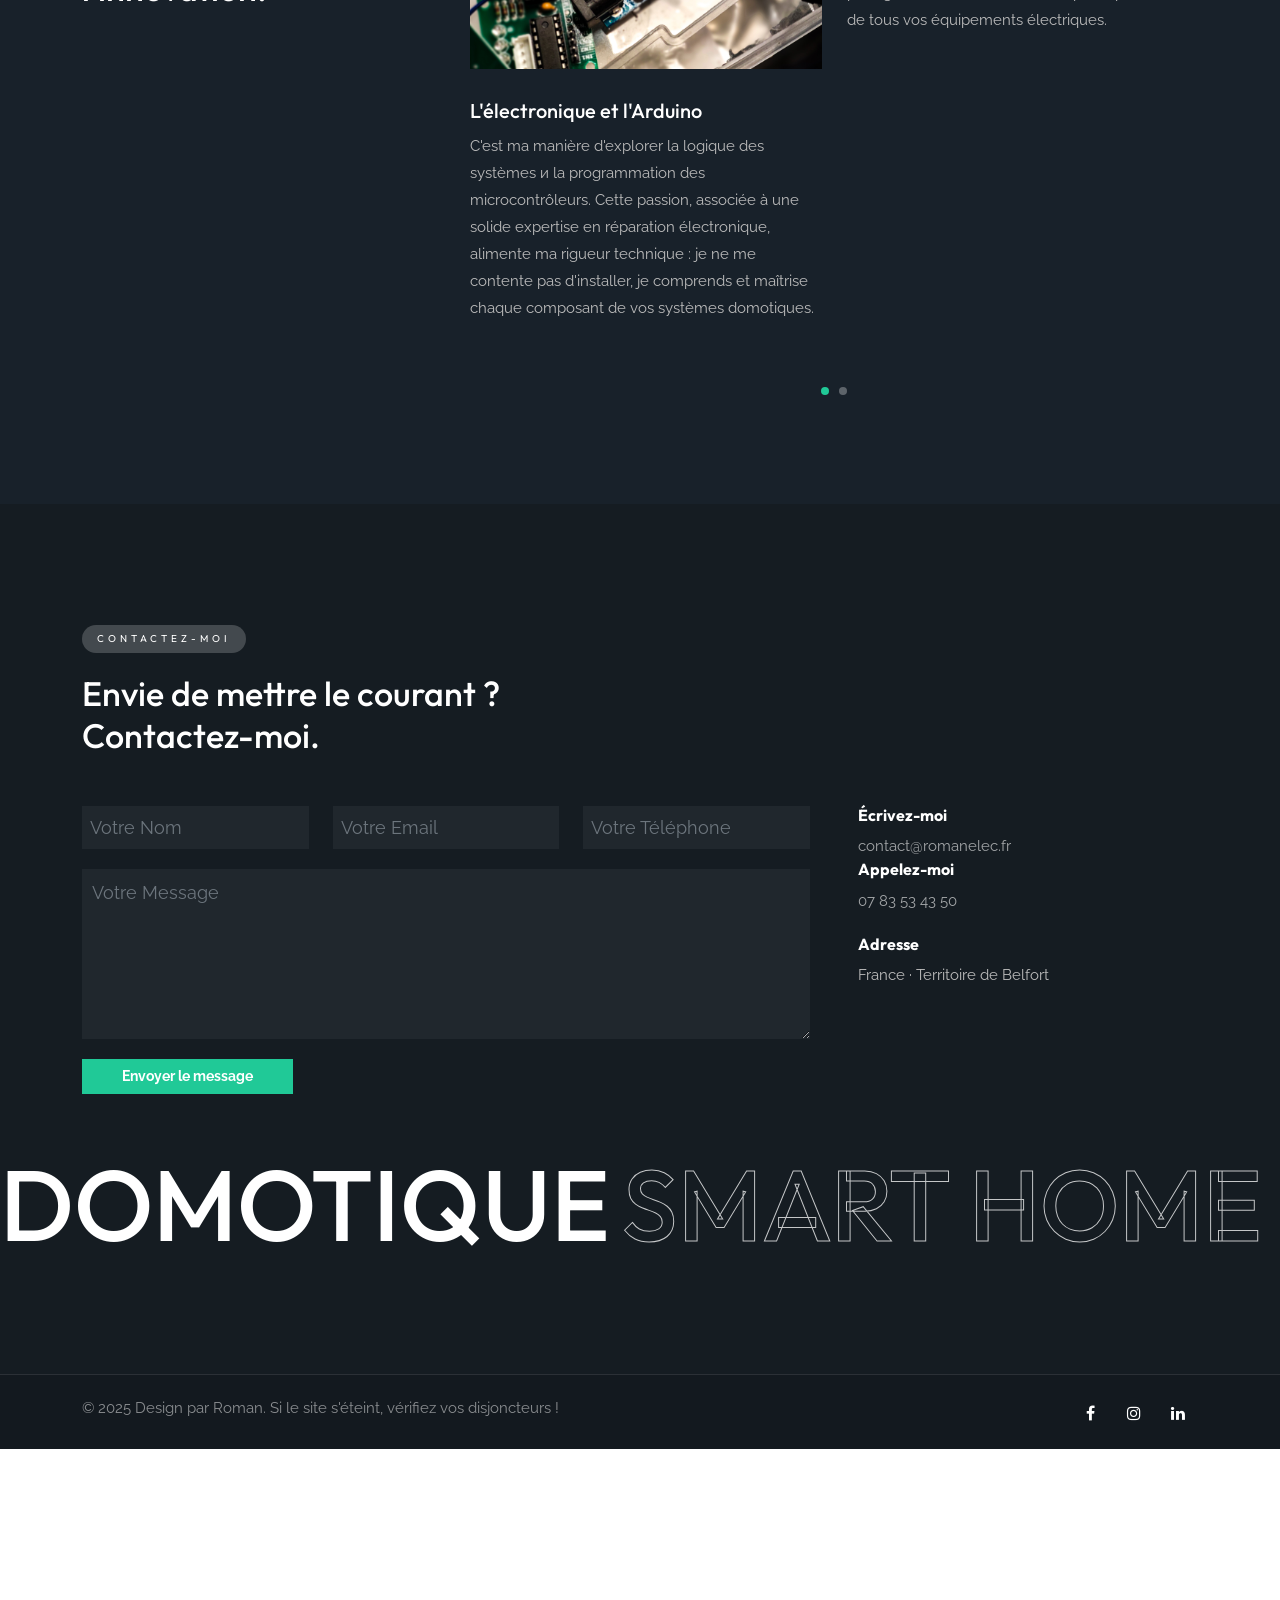
==== commit 39d89dec: "Update index.html" ====
--- a/index.html
+++ b/index.html
@@ -150,7 +150,7 @@
                     <div class="row">
                         <div class="col-lg-10 wow fadeInUp">
                             <h5 class="wow fadeInUp">À propos de moi</h5>
-                            <h2 class="wow custom-scale-in-mask">Professionnel de l'informatique avec plus de 10 ans d'expérience en administration systèmes, j'ai opéré une transition stratégique vers l'électricité et la domotique. Diplômé du TBCC, j'apporte une double compétence rare : la maîtrise des installations électriques basse tension et l'expertise des réseaux IP nécessaires aux bâtiments communicants (KNX, IoT).</h2>
+                            <h2 class="wow custom-scale-in-mask">Après plus de 10 ans dans l'informatique comme administrateur systèmes, j'ai décidé de me reconvertir dans l'électricité et la domotique. Aujourd'hui diplômé du TBCC, je maîtrise aussi bien les installations électriques que les réseaux IP. C'est cette double compétence qui me permet de travailler efficacement sur des bâtiments communicants (KNX, IoT)..</h2>
                         </div>
                     </div>
                     <div class="spacer-single"></div>
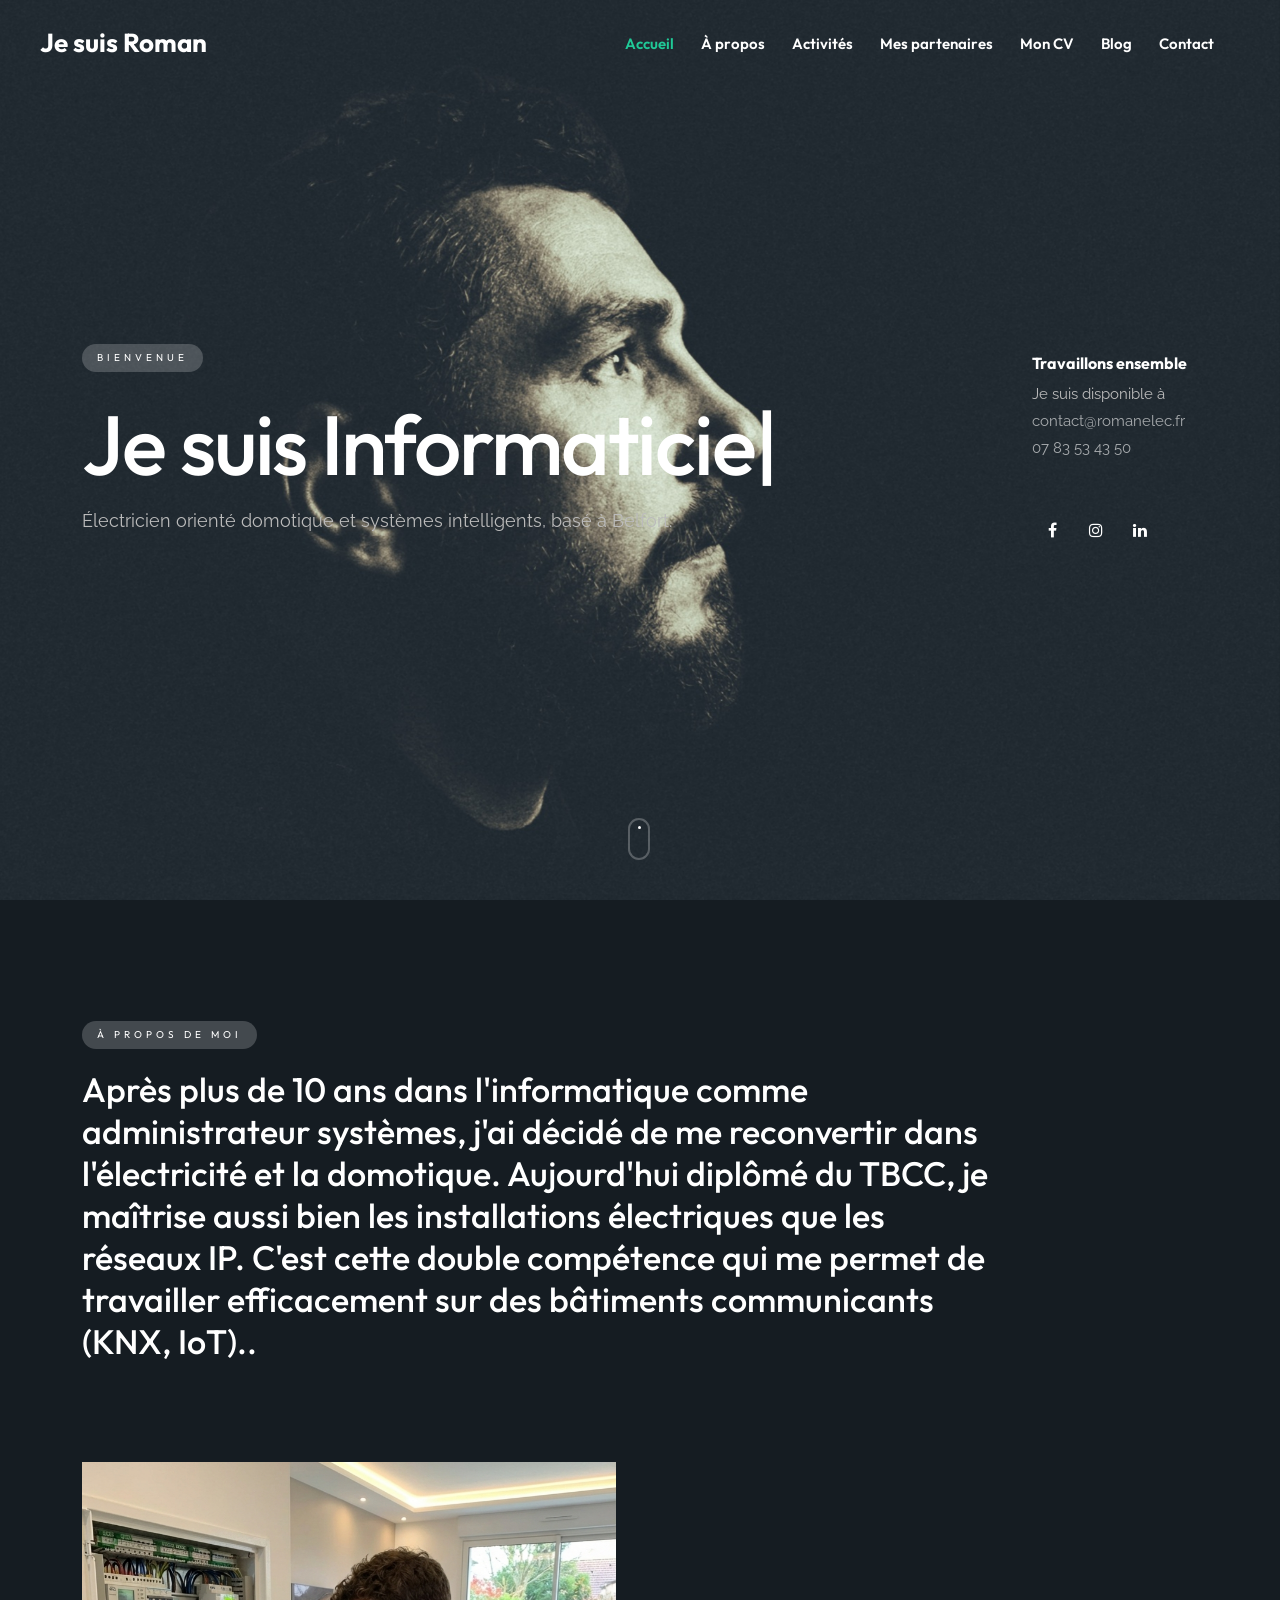
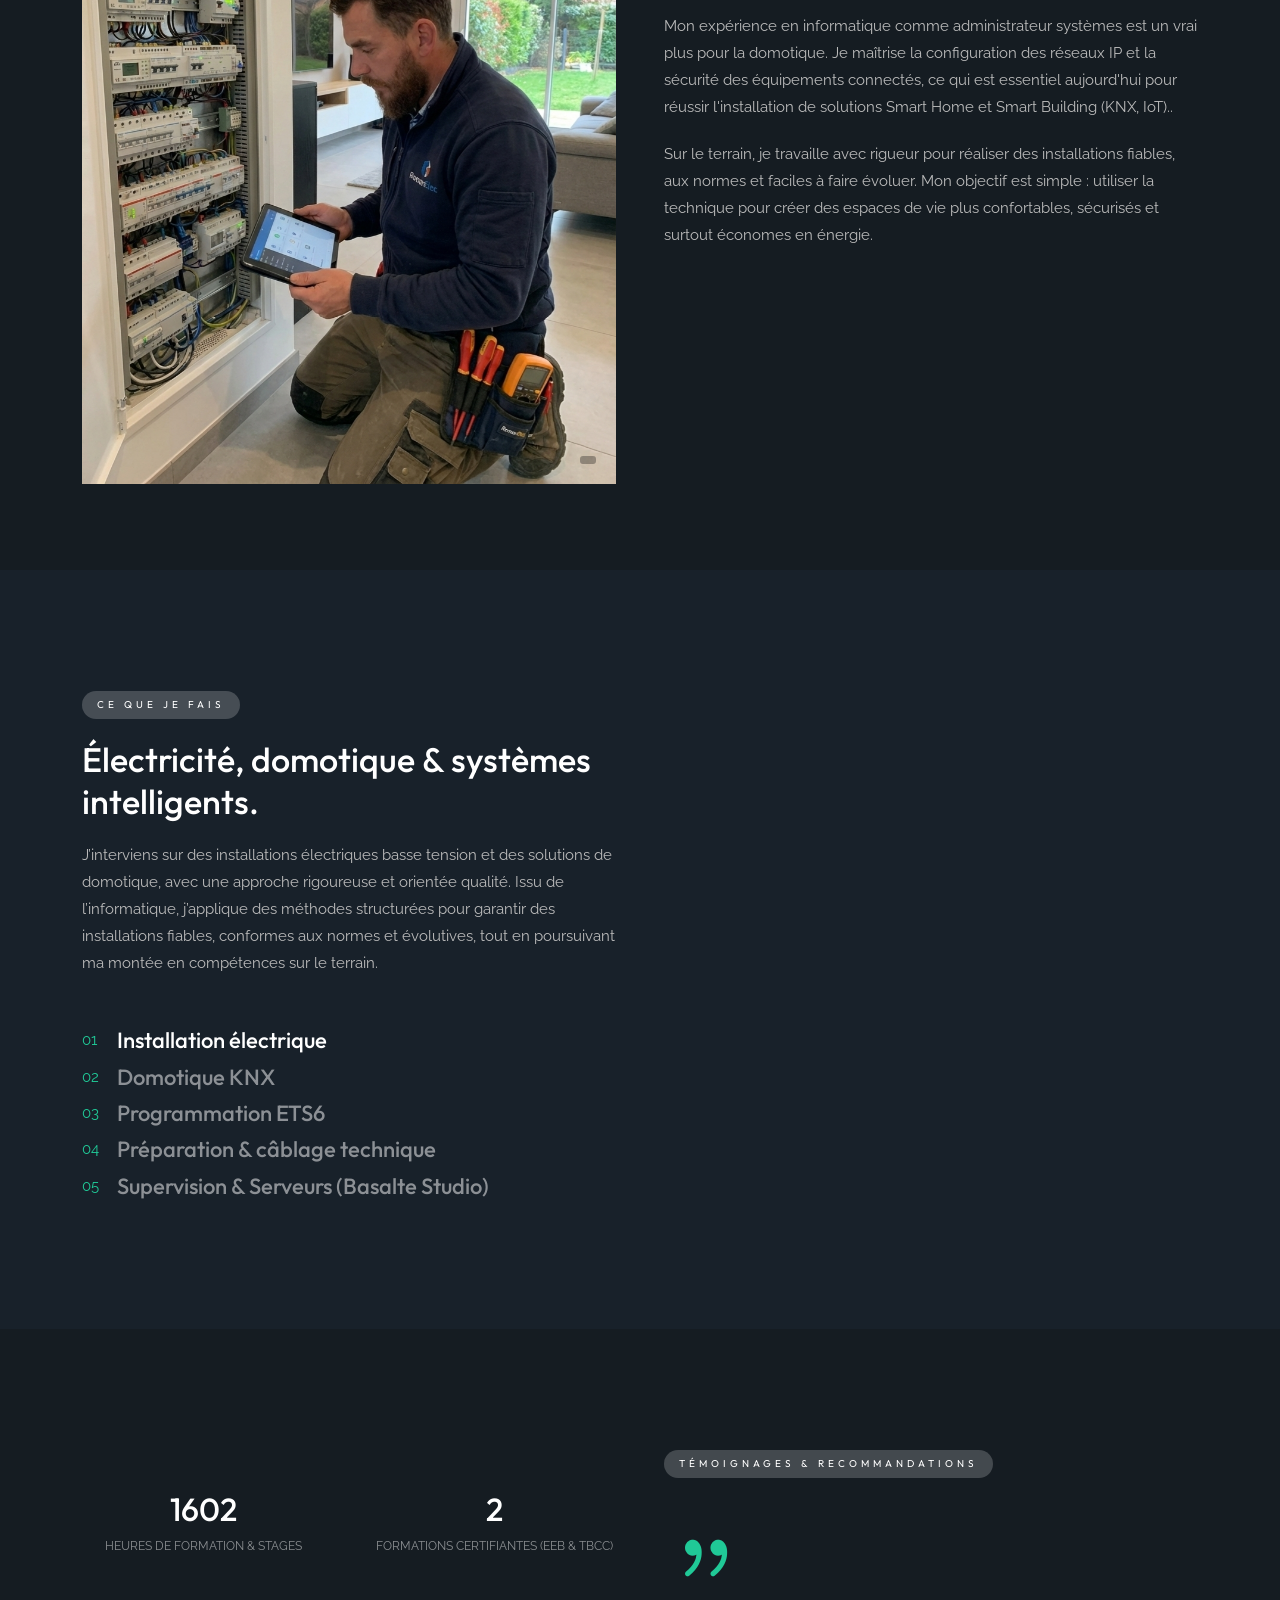
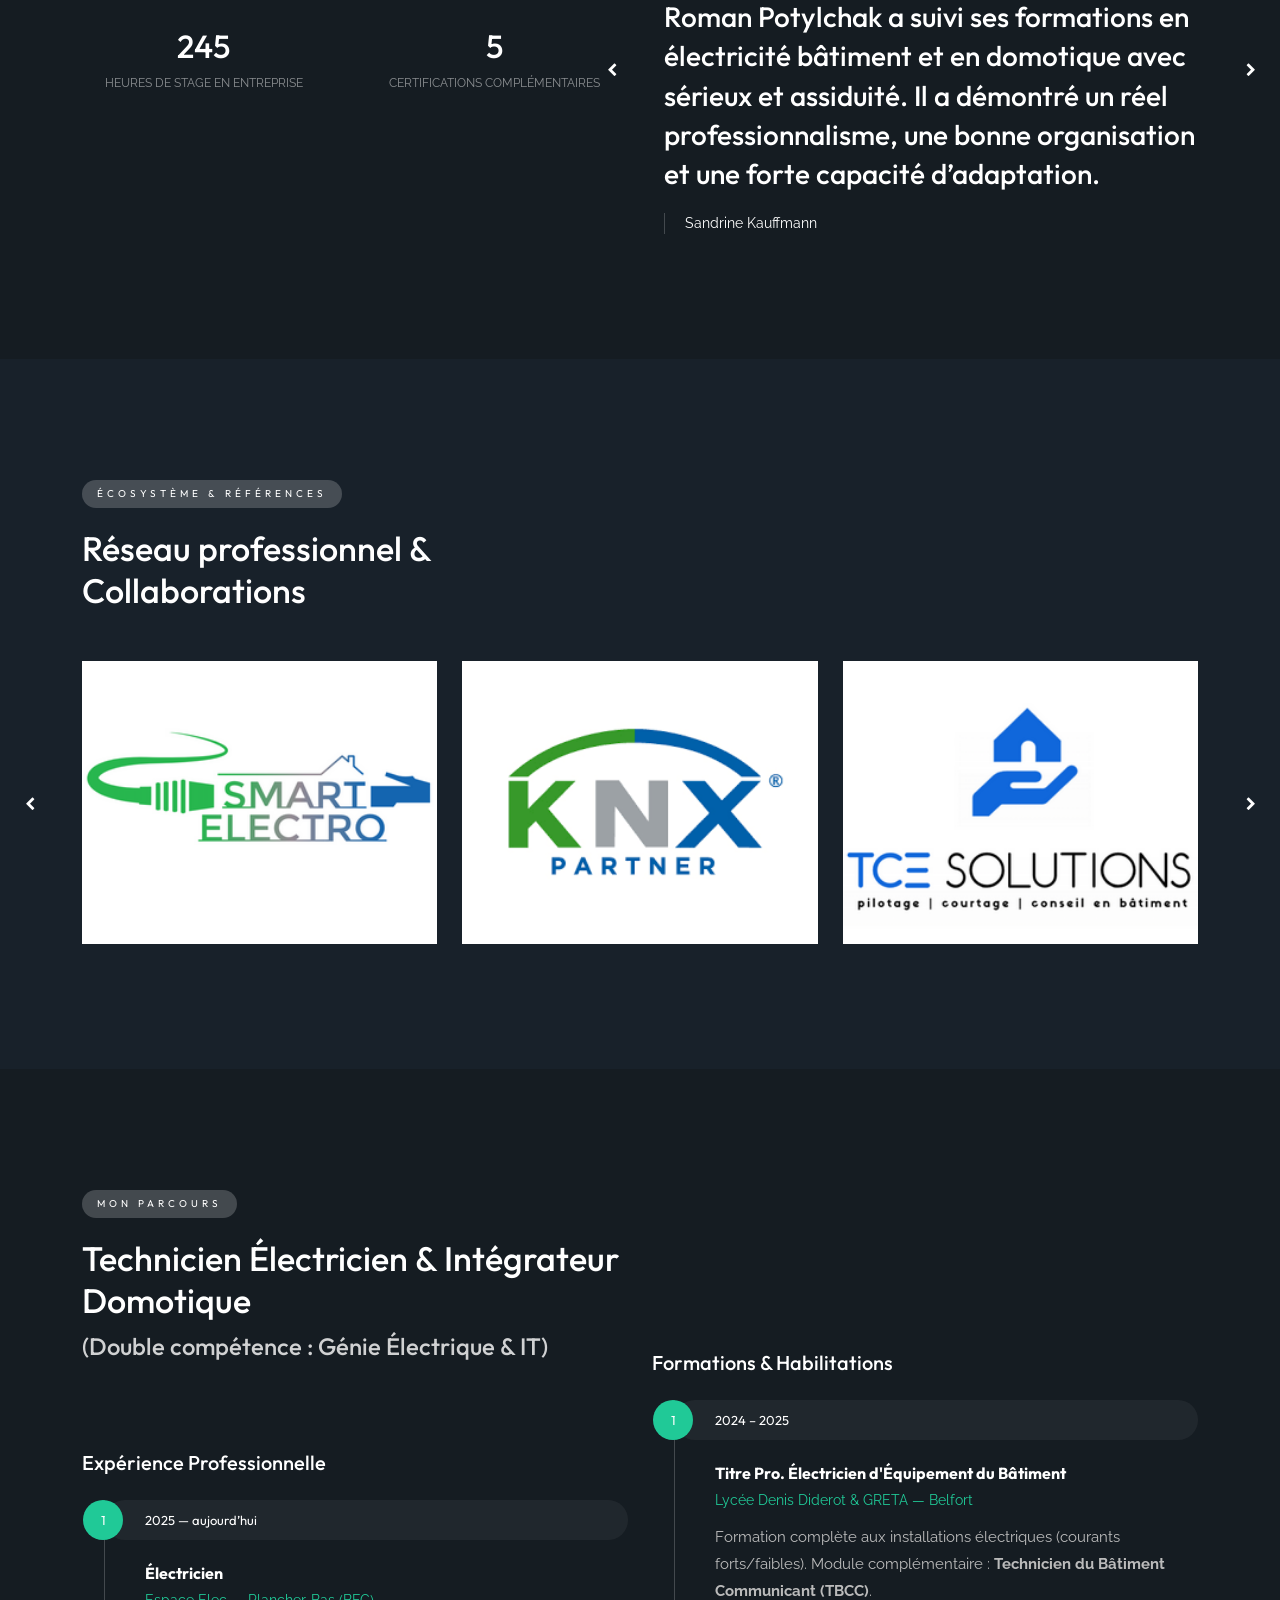
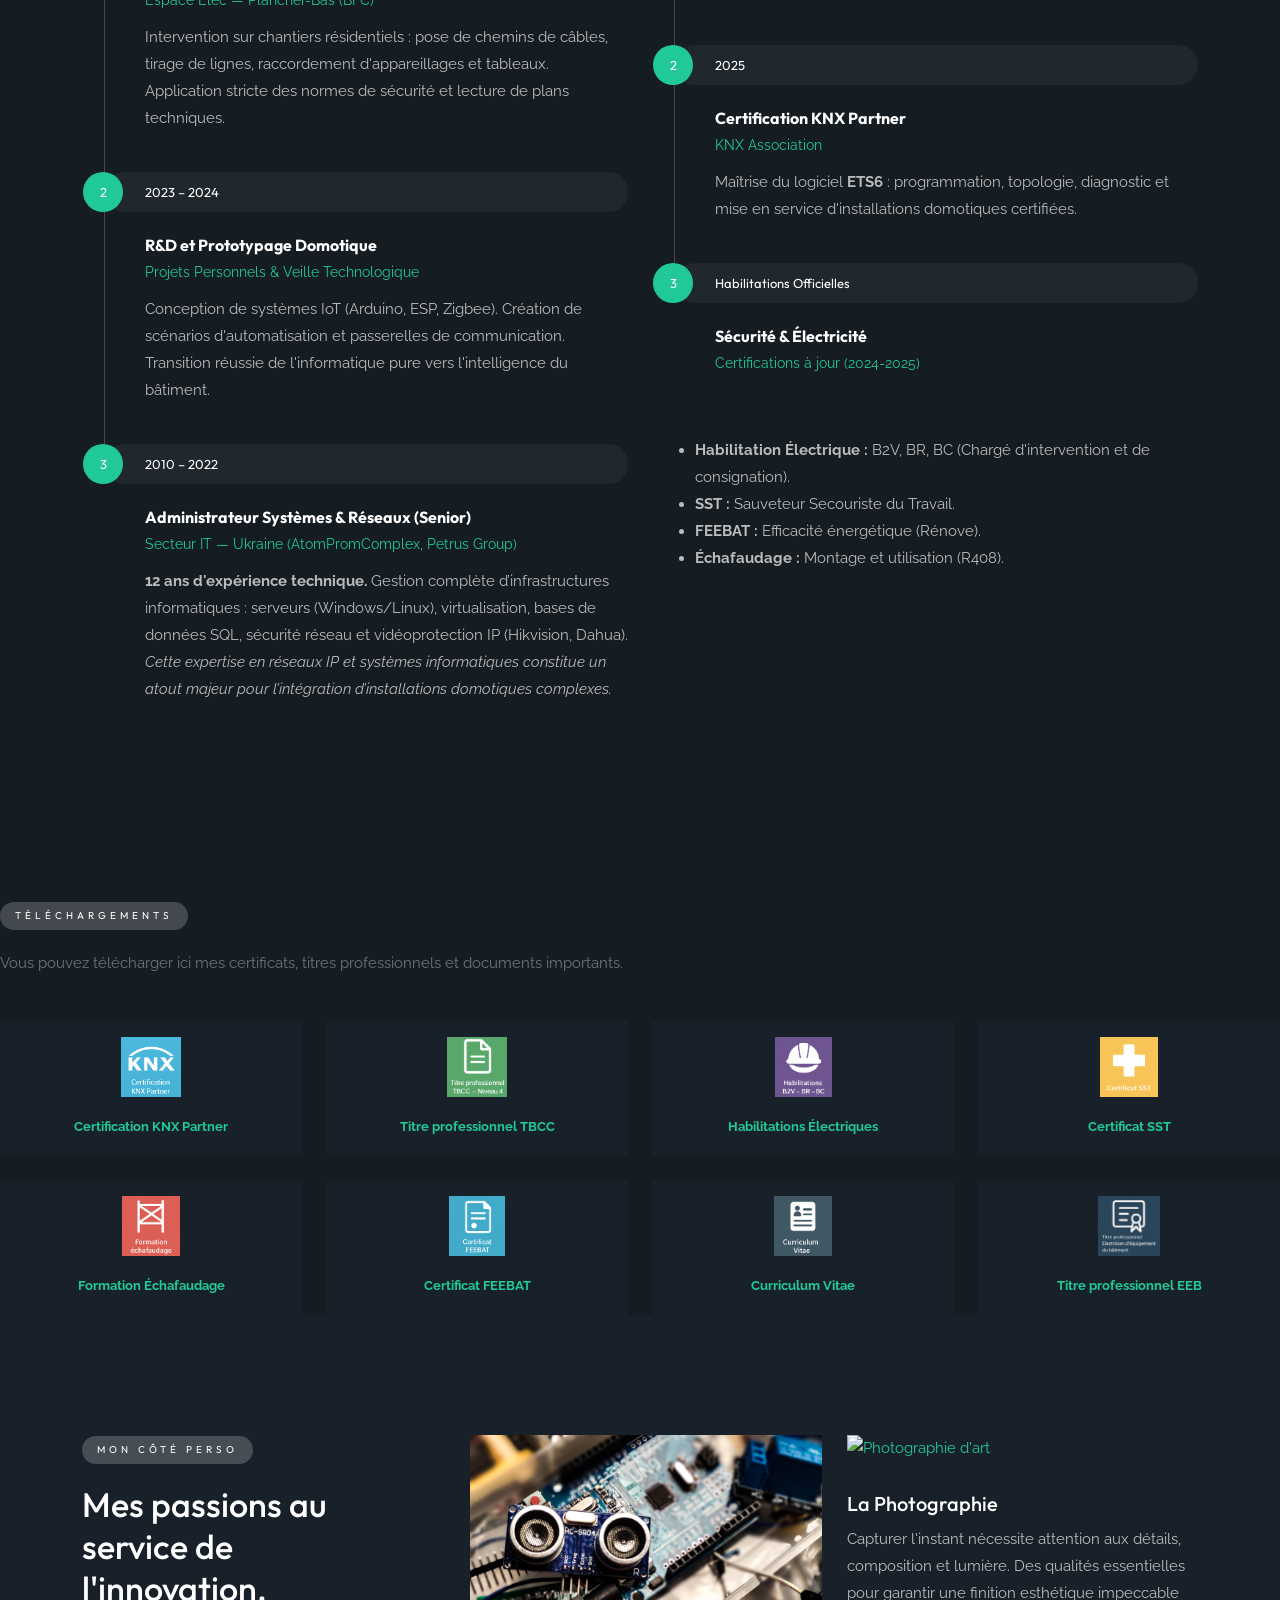
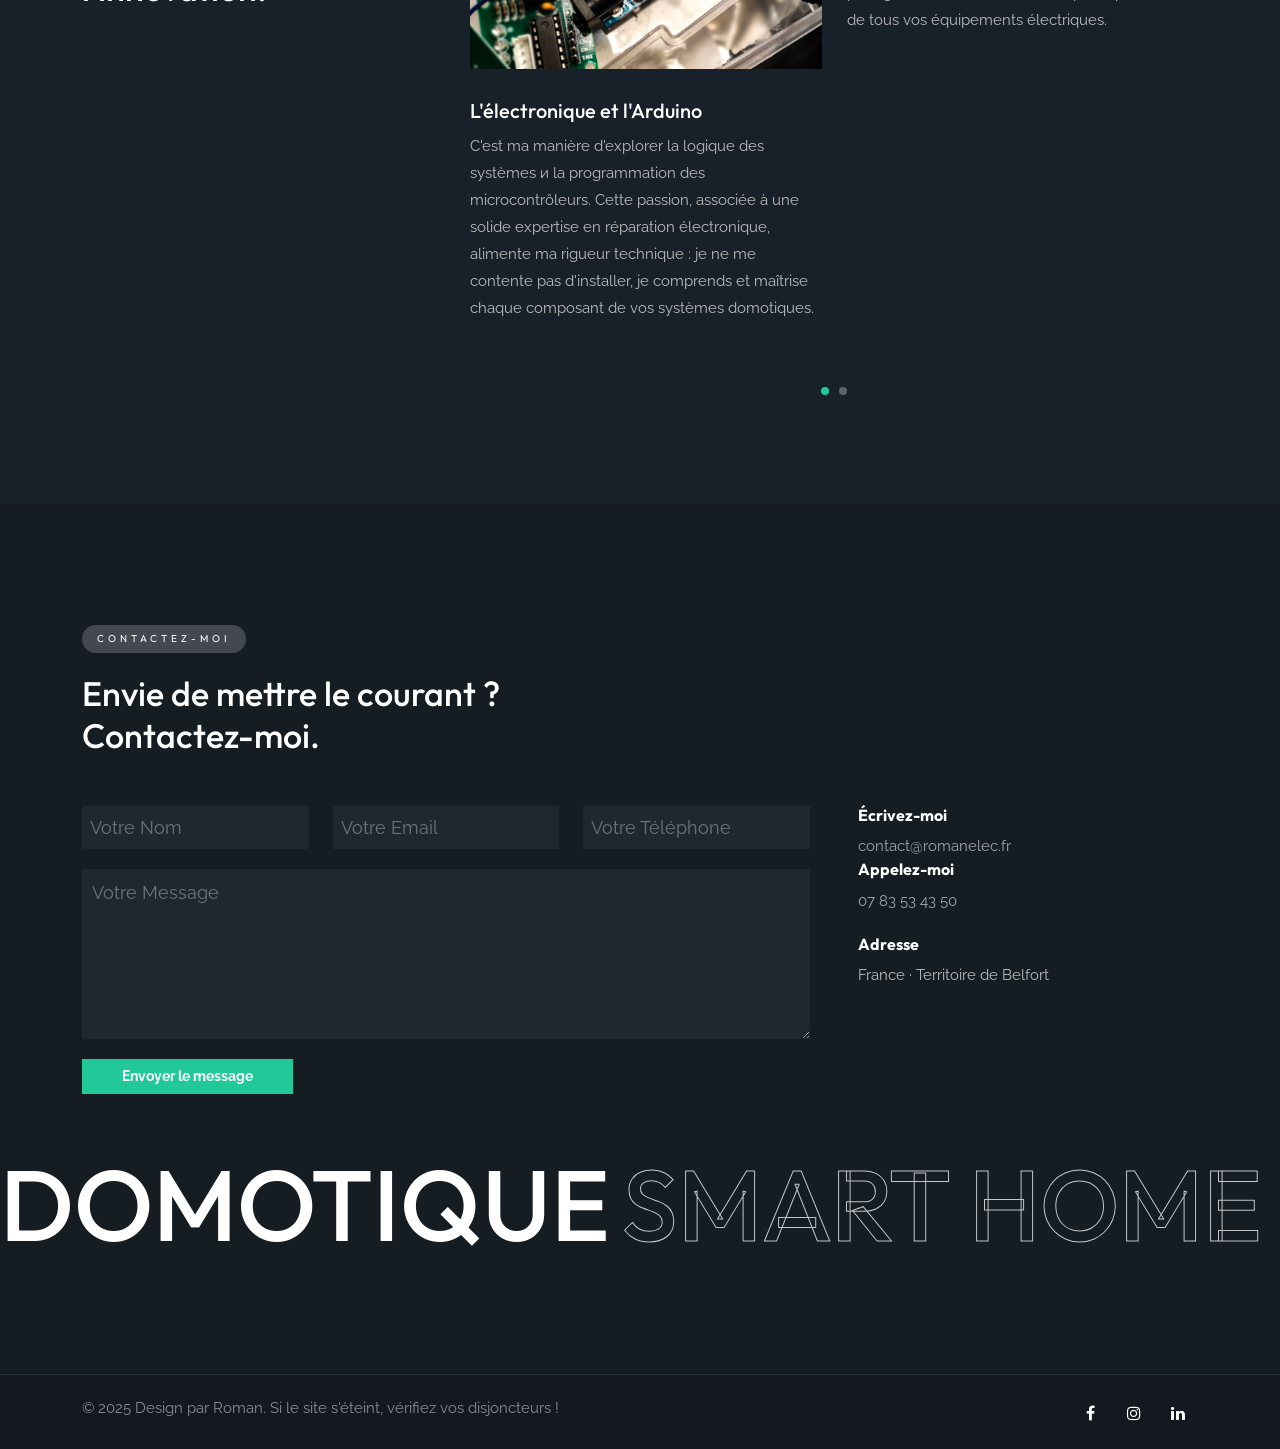
==== commit e99ff9c4: "Update index.html" ====
--- a/index.html
+++ b/index.html
@@ -162,9 +162,13 @@
                             </figure>
                         </div>
                         <div class="col-lg-6 wow fadeInUp">
-                            <p>Mon expertise d'administrateur systèmes est un atout majeur pour la domotique. Cette culture numérique me permet de maîtriser avec précision la configuration des réseaux IP, l’interopérabilité des protocoles и la sécurisation des environnements connectés — des compétences aujourd'hui indispensables pour le déploiement de solutions Smart Home и Smart Building (KNX, IoT).</p>
-
-                            <p class="no-bottom">Rigoureux et orienté vers l'innovation, je m'engage à réaliser des installations fiables, évolutives et conformes aux normes en vigueur. Mon objectif est d'allier la maîtrise technique à la simplicité d'usage, pour créer des espaces de vie plus confortables, sécurisés et économes en énergie.</p>
+                            <p>Mon expérience en informatique comme administrateur systèmes est un vrai plus pour la domotique. 
+        Je maîtrise la configuration des réseaux IP et la sécurité des équipements connectés, ce qui est essentiel 
+        aujourd'hui pour réussir l'installation de solutions Smart Home et Smart Building (KNX, IoT)..</p>
+
+                            <p class="no-bottom">Sur le terrain, je travaille avec rigueur pour réaliser des installations fiables, aux normes et faciles 
+        à faire évoluer. Mon objectif est simple : utiliser la technique pour créer des espaces de vie plus 
+        confortables, sécurisés et surtout économes en énergie.</p>
                         </div>
                     </div>
                 </div>
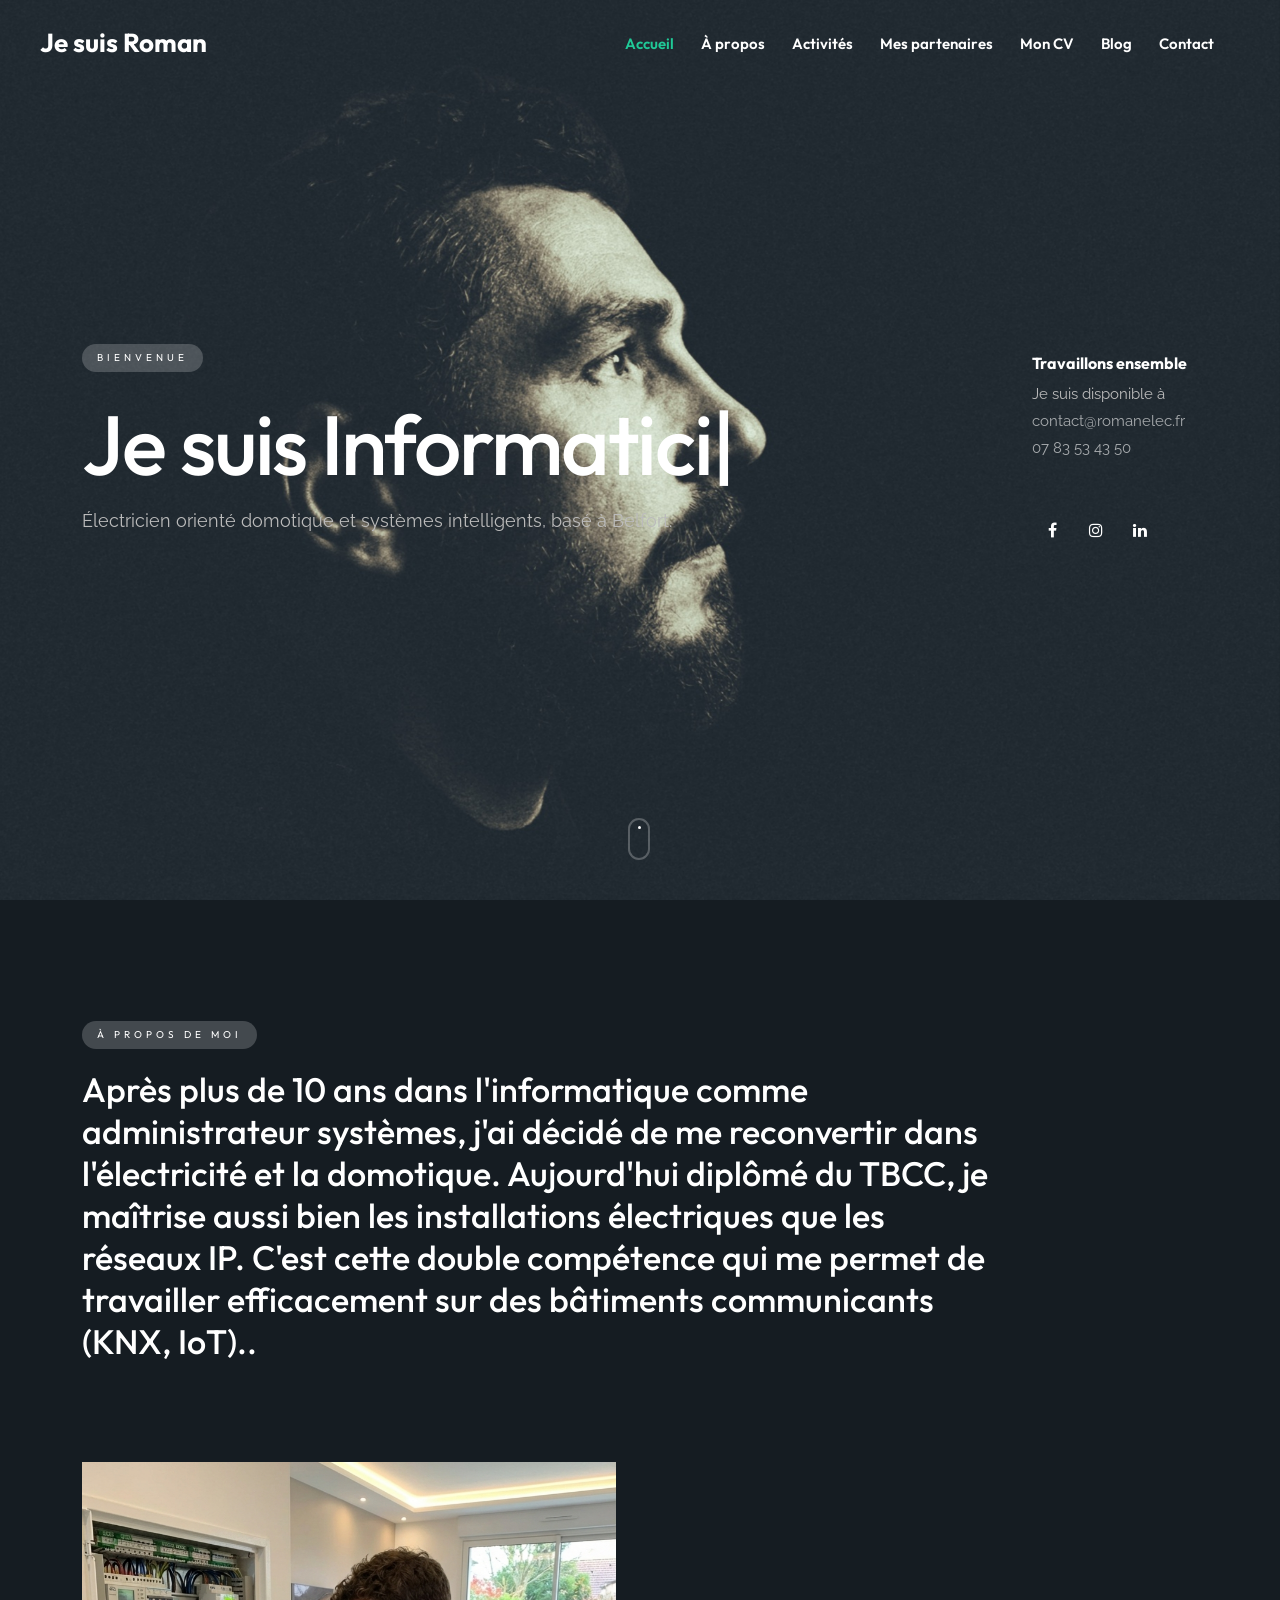
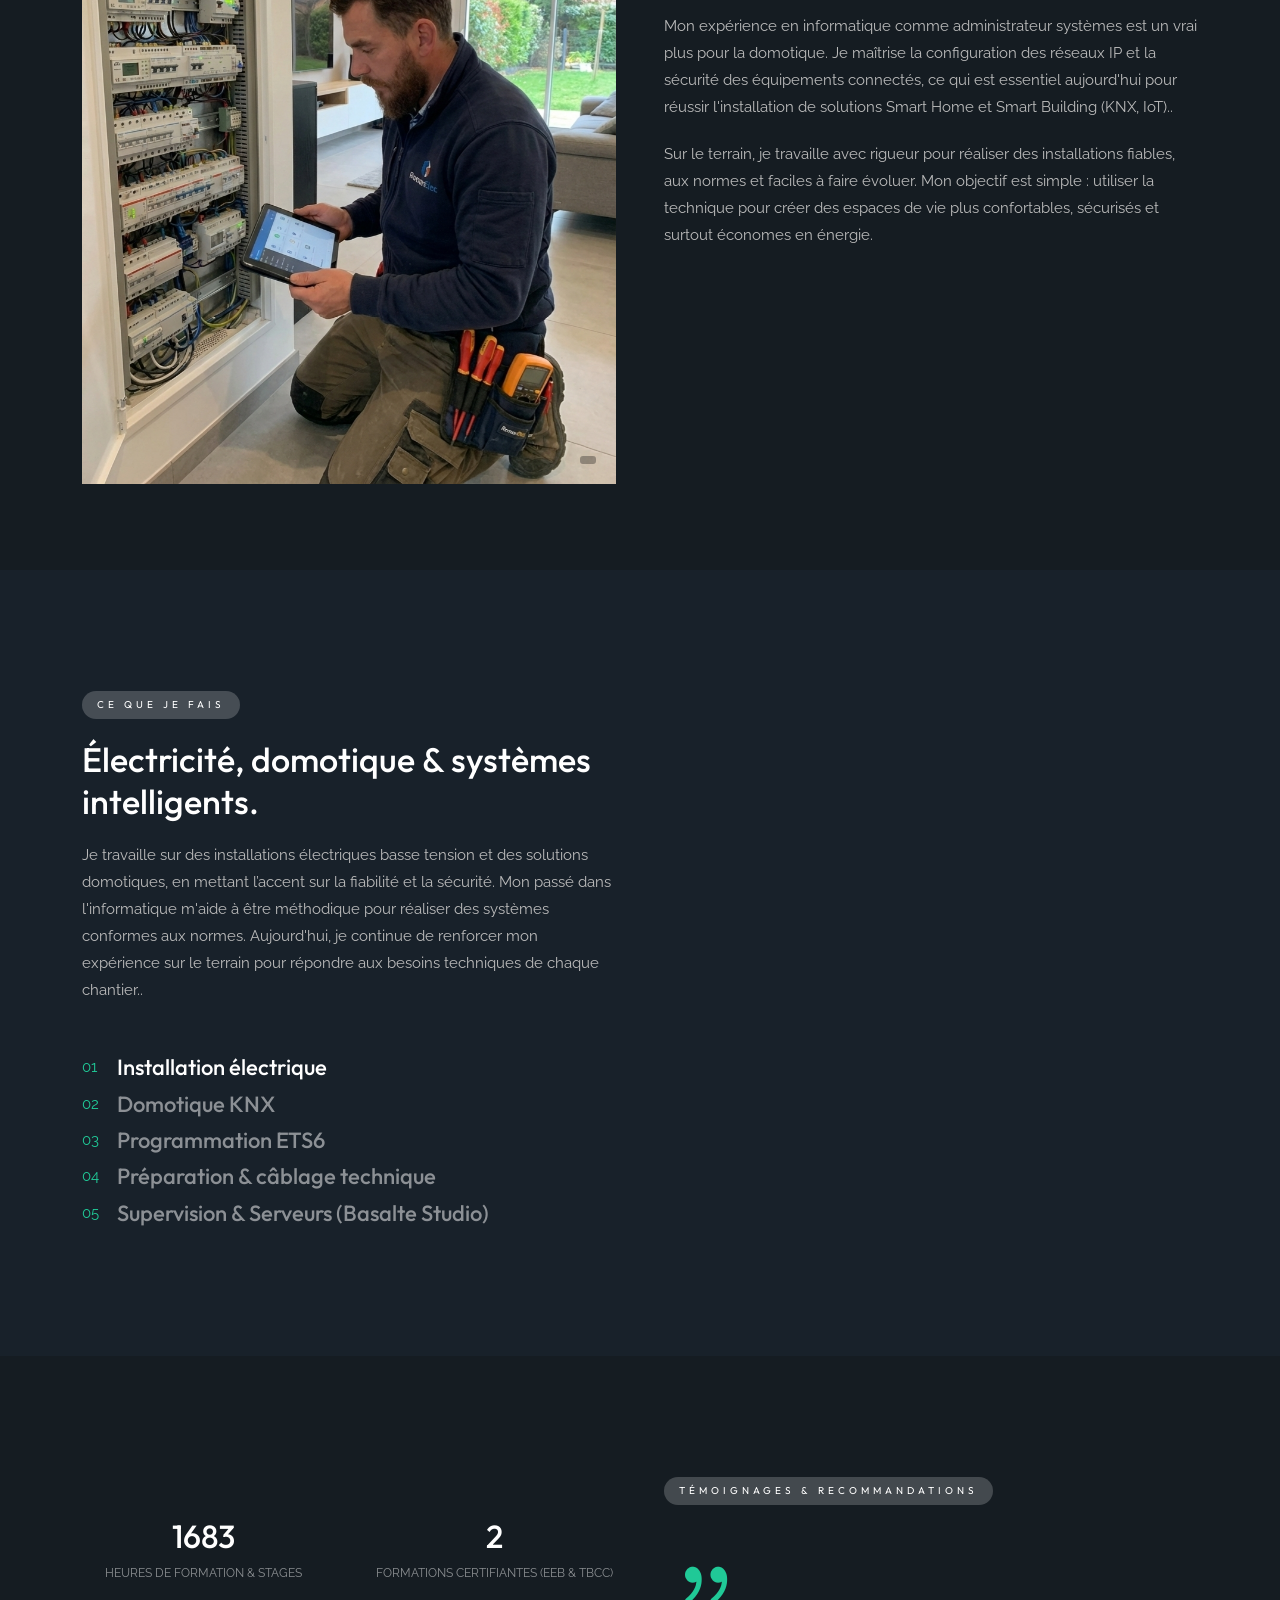
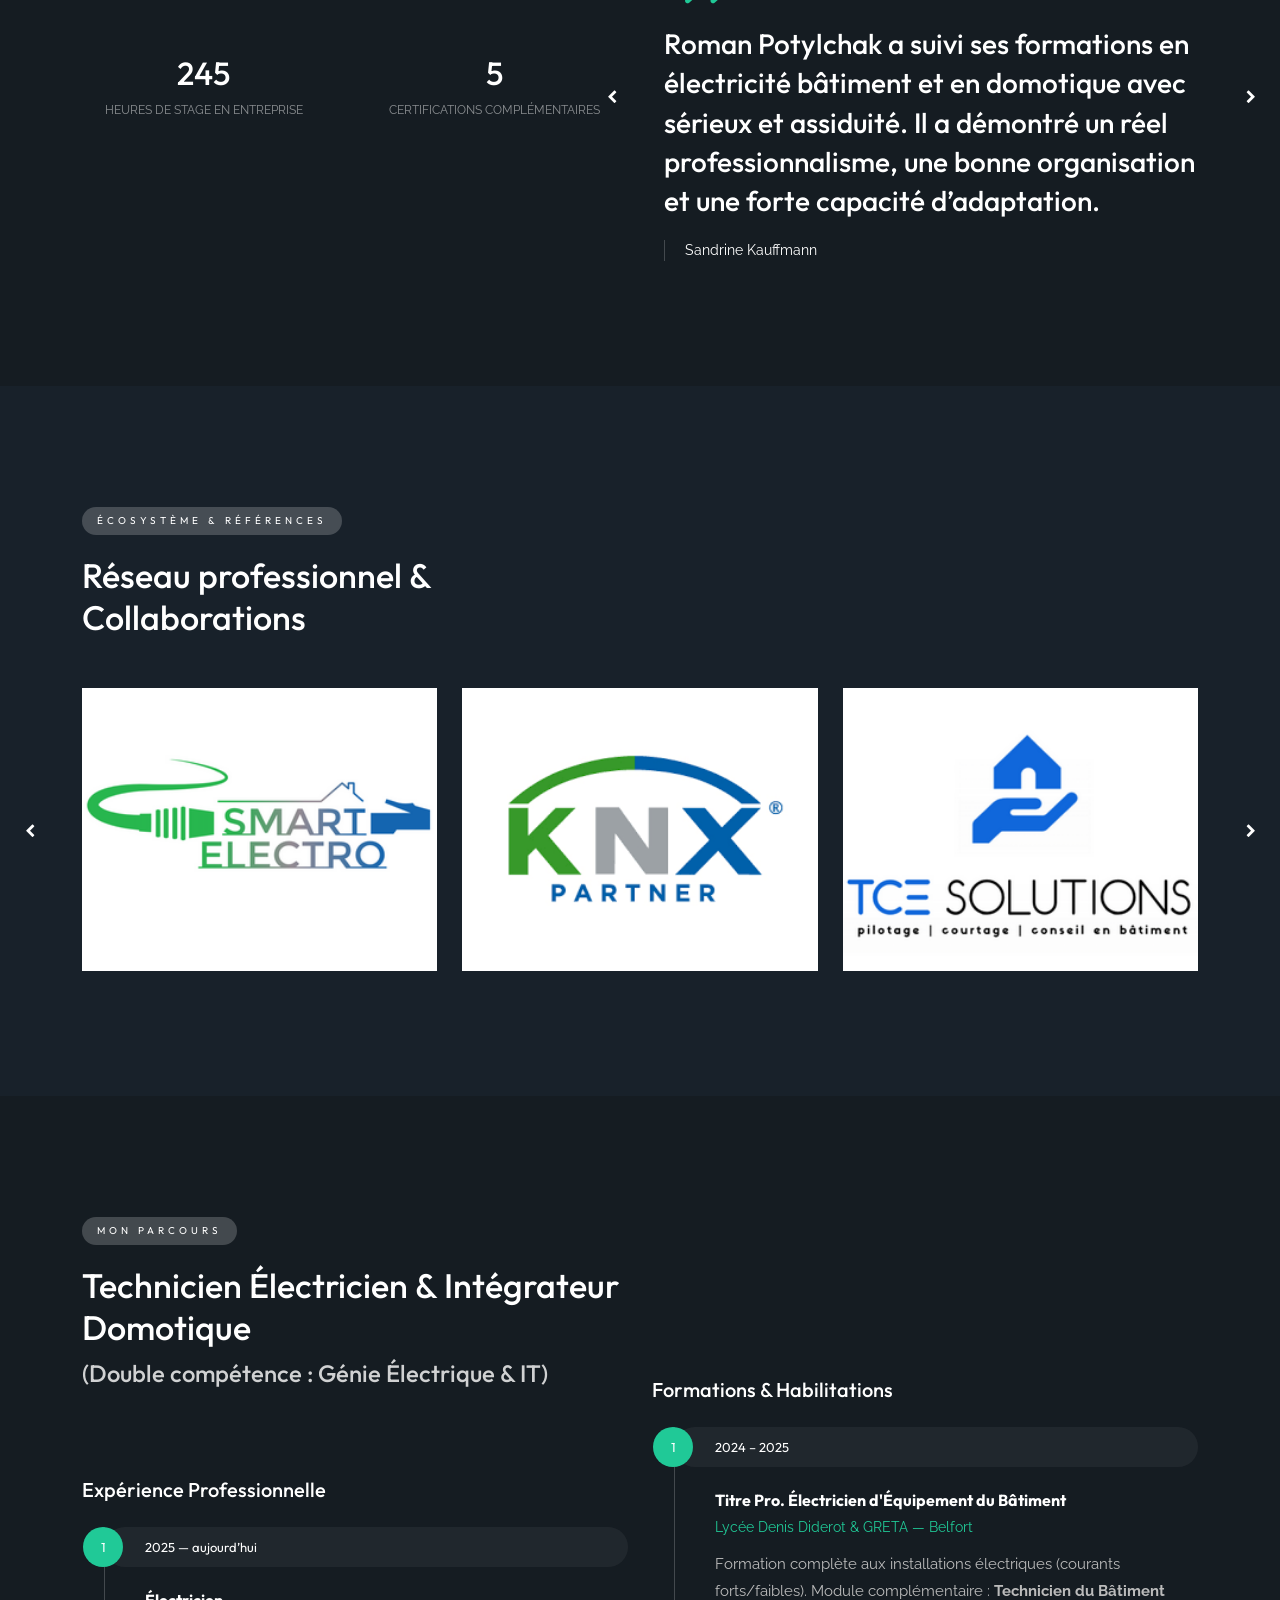
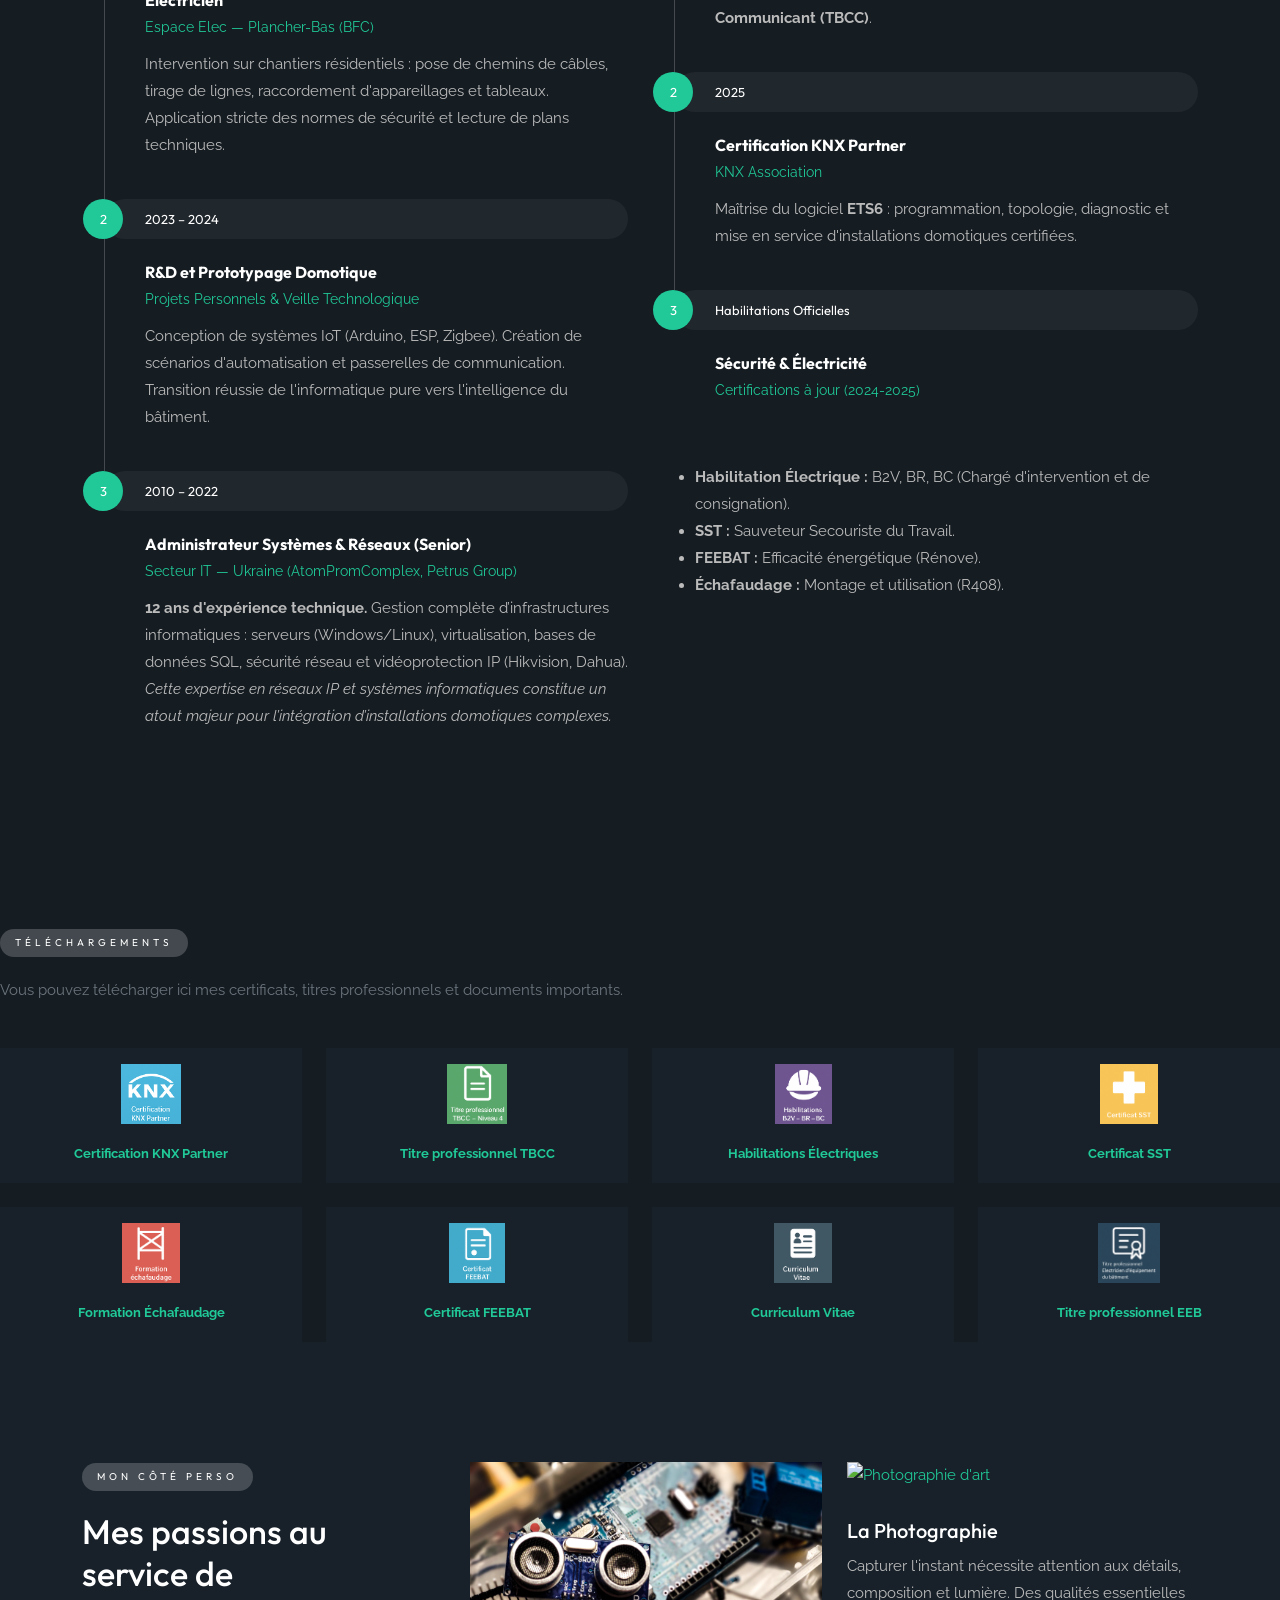
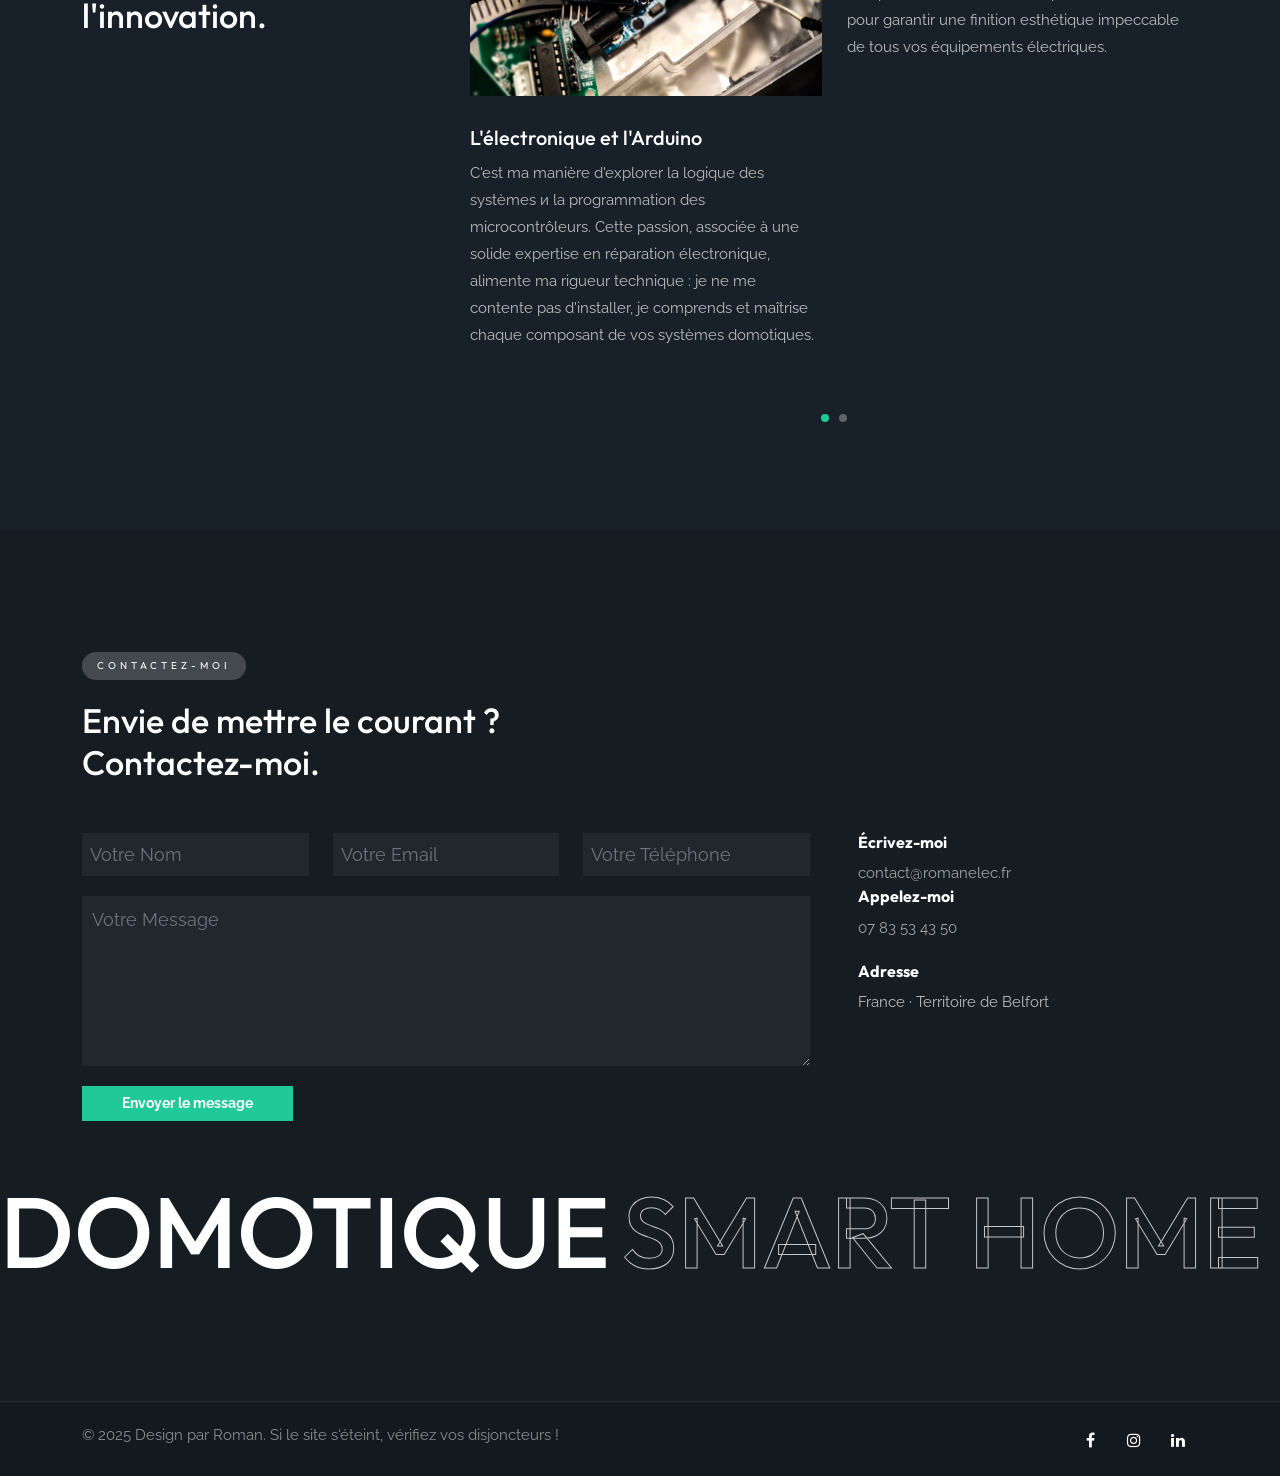
==== commit eb40f4d8: "Update index.html" ====
--- a/index.html
+++ b/index.html
@@ -180,7 +180,7 @@
                         <div class="col-lg-6 mb-sm-30">
                             <h5 class="wow fadeInUp">Ce que je fais</h5>
                             <h2 class="wow custom-scale-in-mask">Électricité, domotique & systèmes intelligents.</h2>
-                            <p class="wow fadeInUp">J’interviens sur des installations électriques basse tension et des solutions de domotique, avec une approche rigoureuse et orientée qualité. Issu de l’informatique, j’applique des méthodes structurées pour garantir des installations fiables, conformes aux normes et évolutives, tout en poursuivant ma montée en compétences sur le terrain.</p>
+                            <p class="wow fadeInUp">Je travaille sur des installations électriques basse tension et des solutions domotiques, en mettant l’accent sur la fiabilité et la sécurité. Mon passé dans l'informatique m'aide à être méthodique pour réaliser des systèmes conformes aux normes. Aujourd'hui, je continue de renforcer mon expérience sur le terrain pour répondre aux besoins techniques de chaque chantier..</p>
 
                             <div class="spacer-single"></div>
 
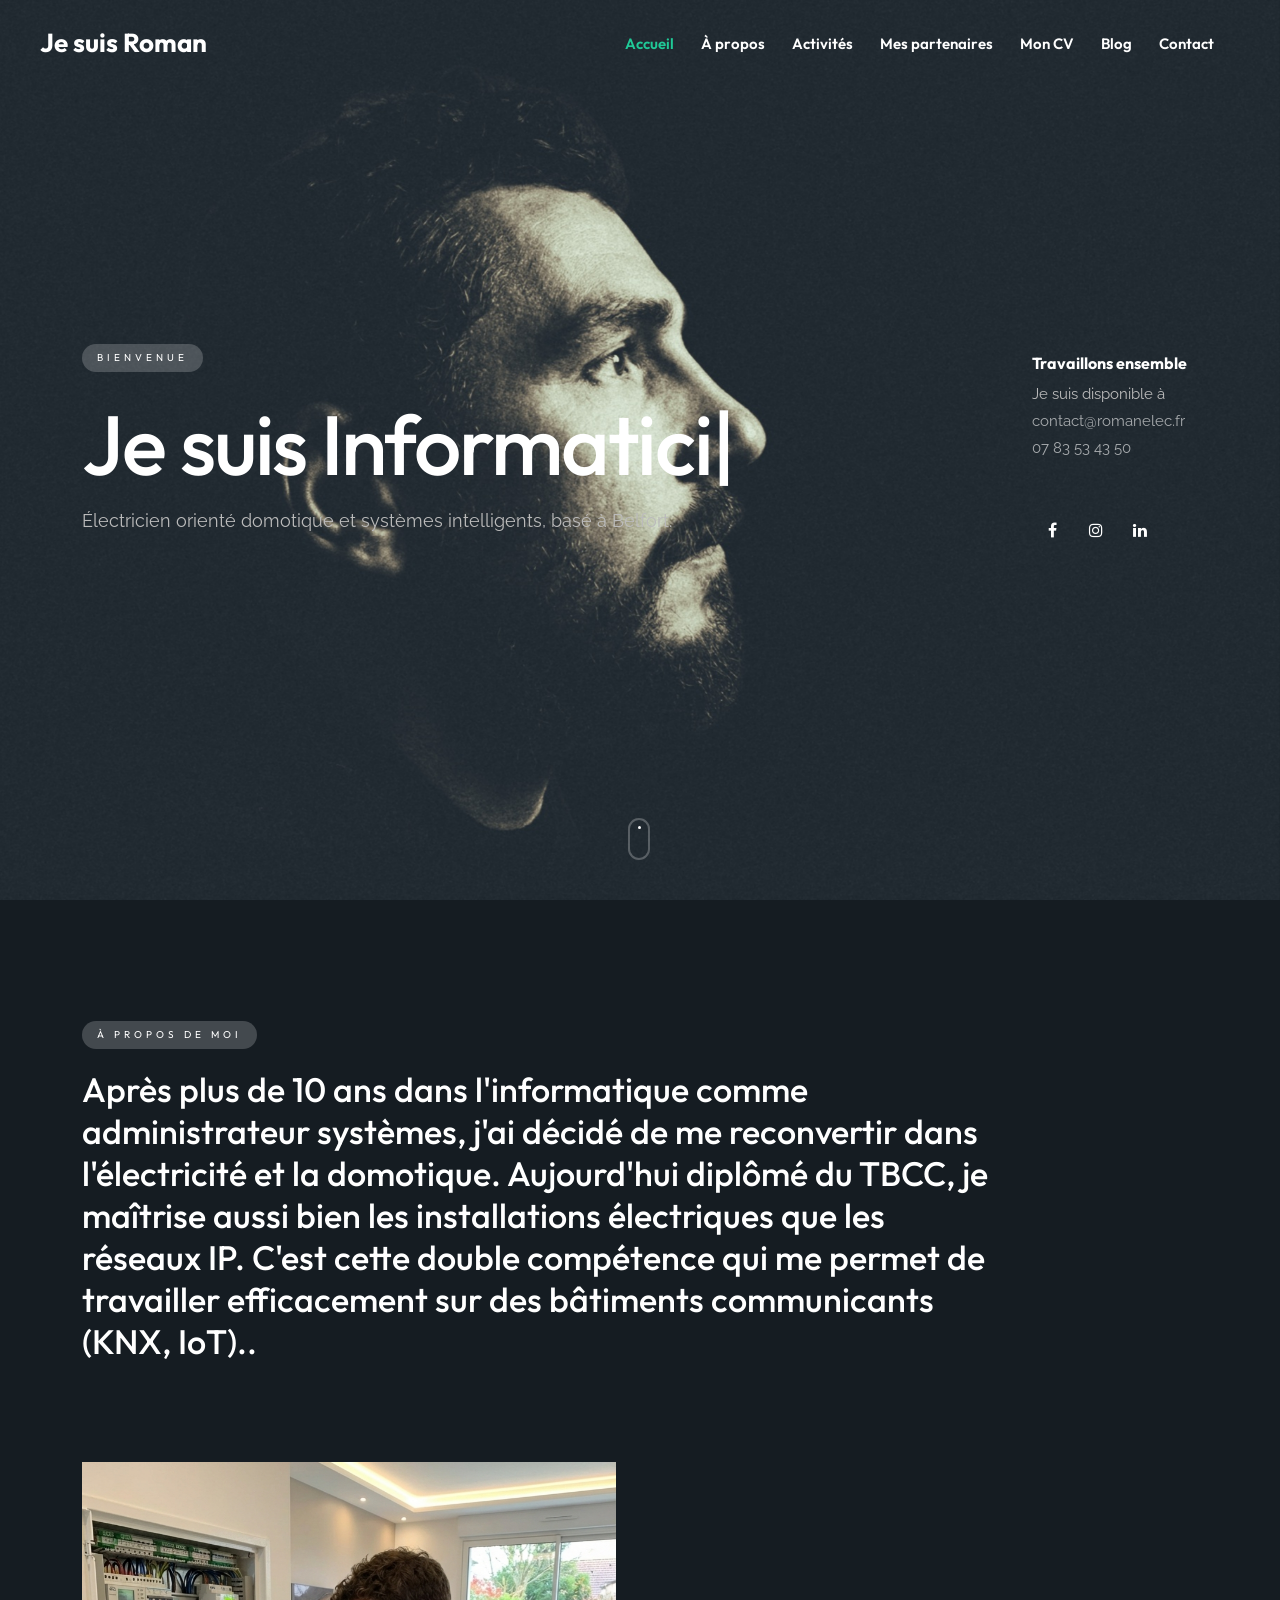
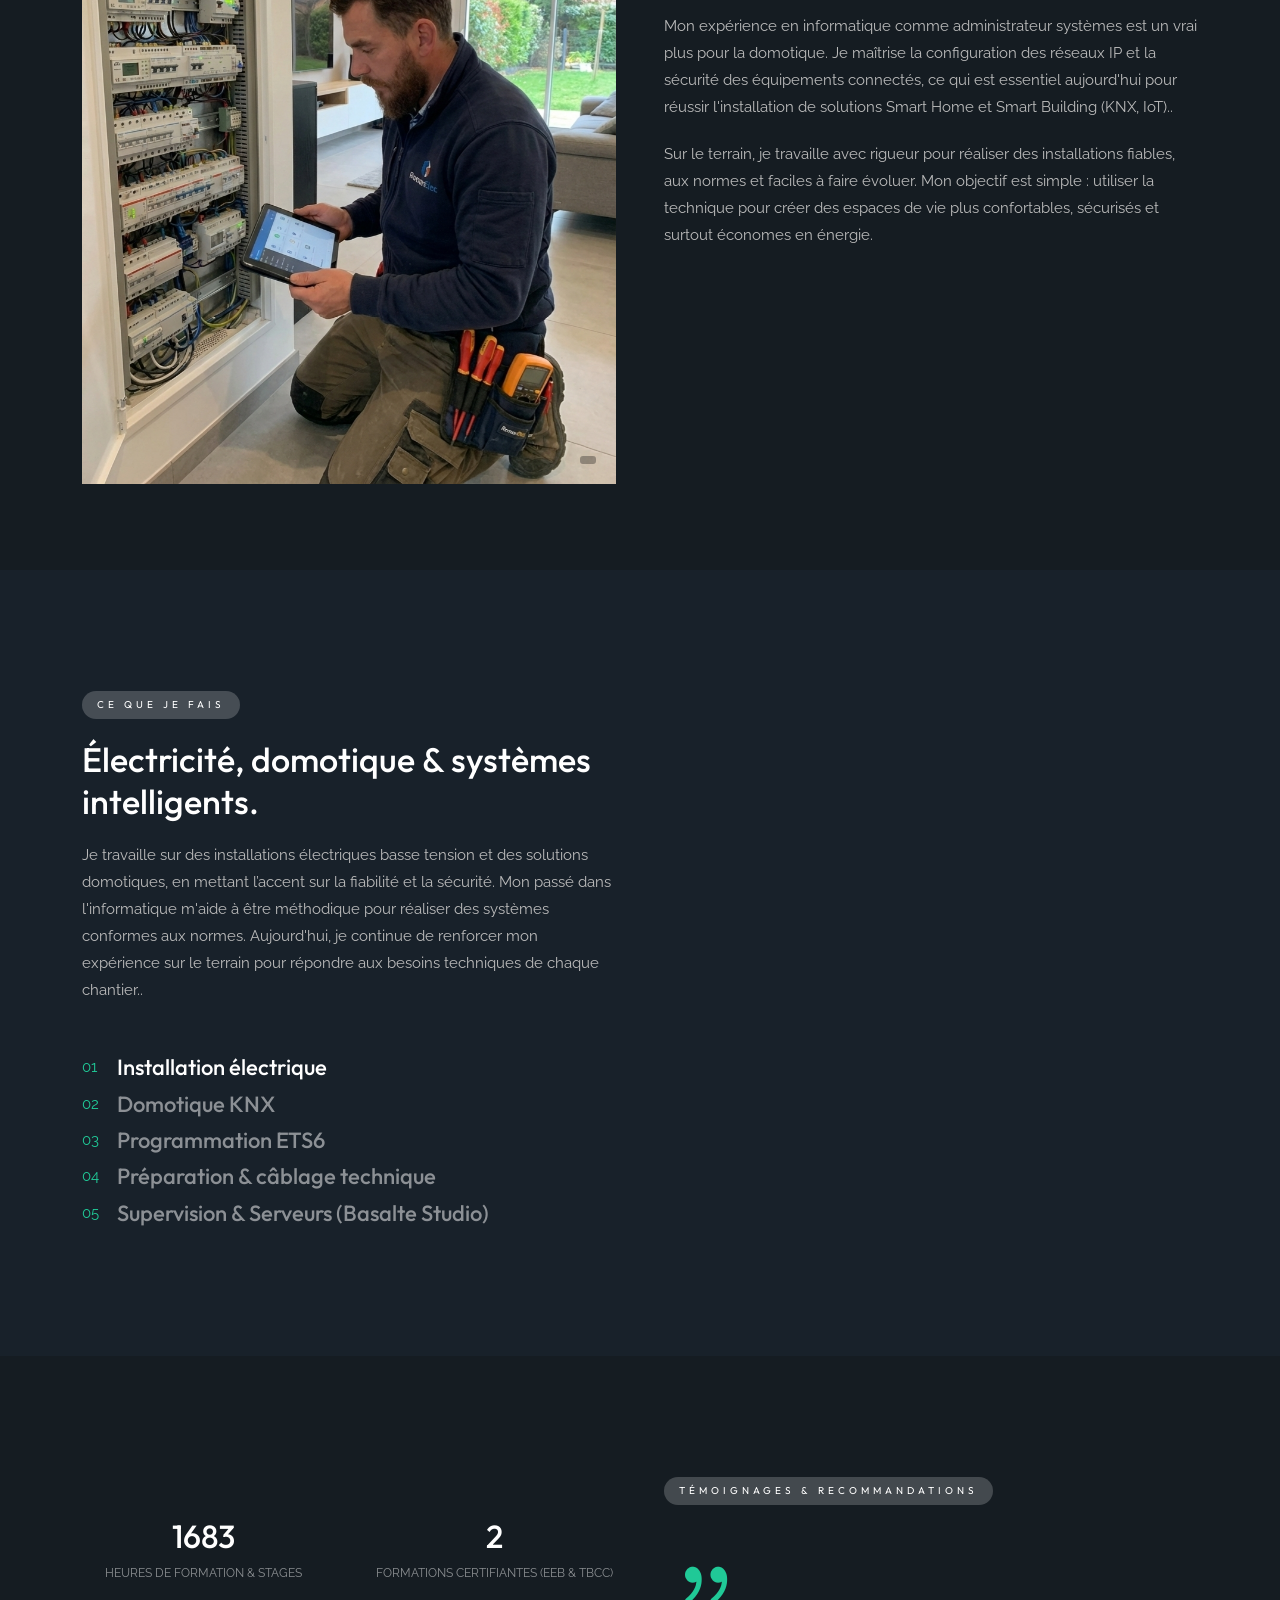
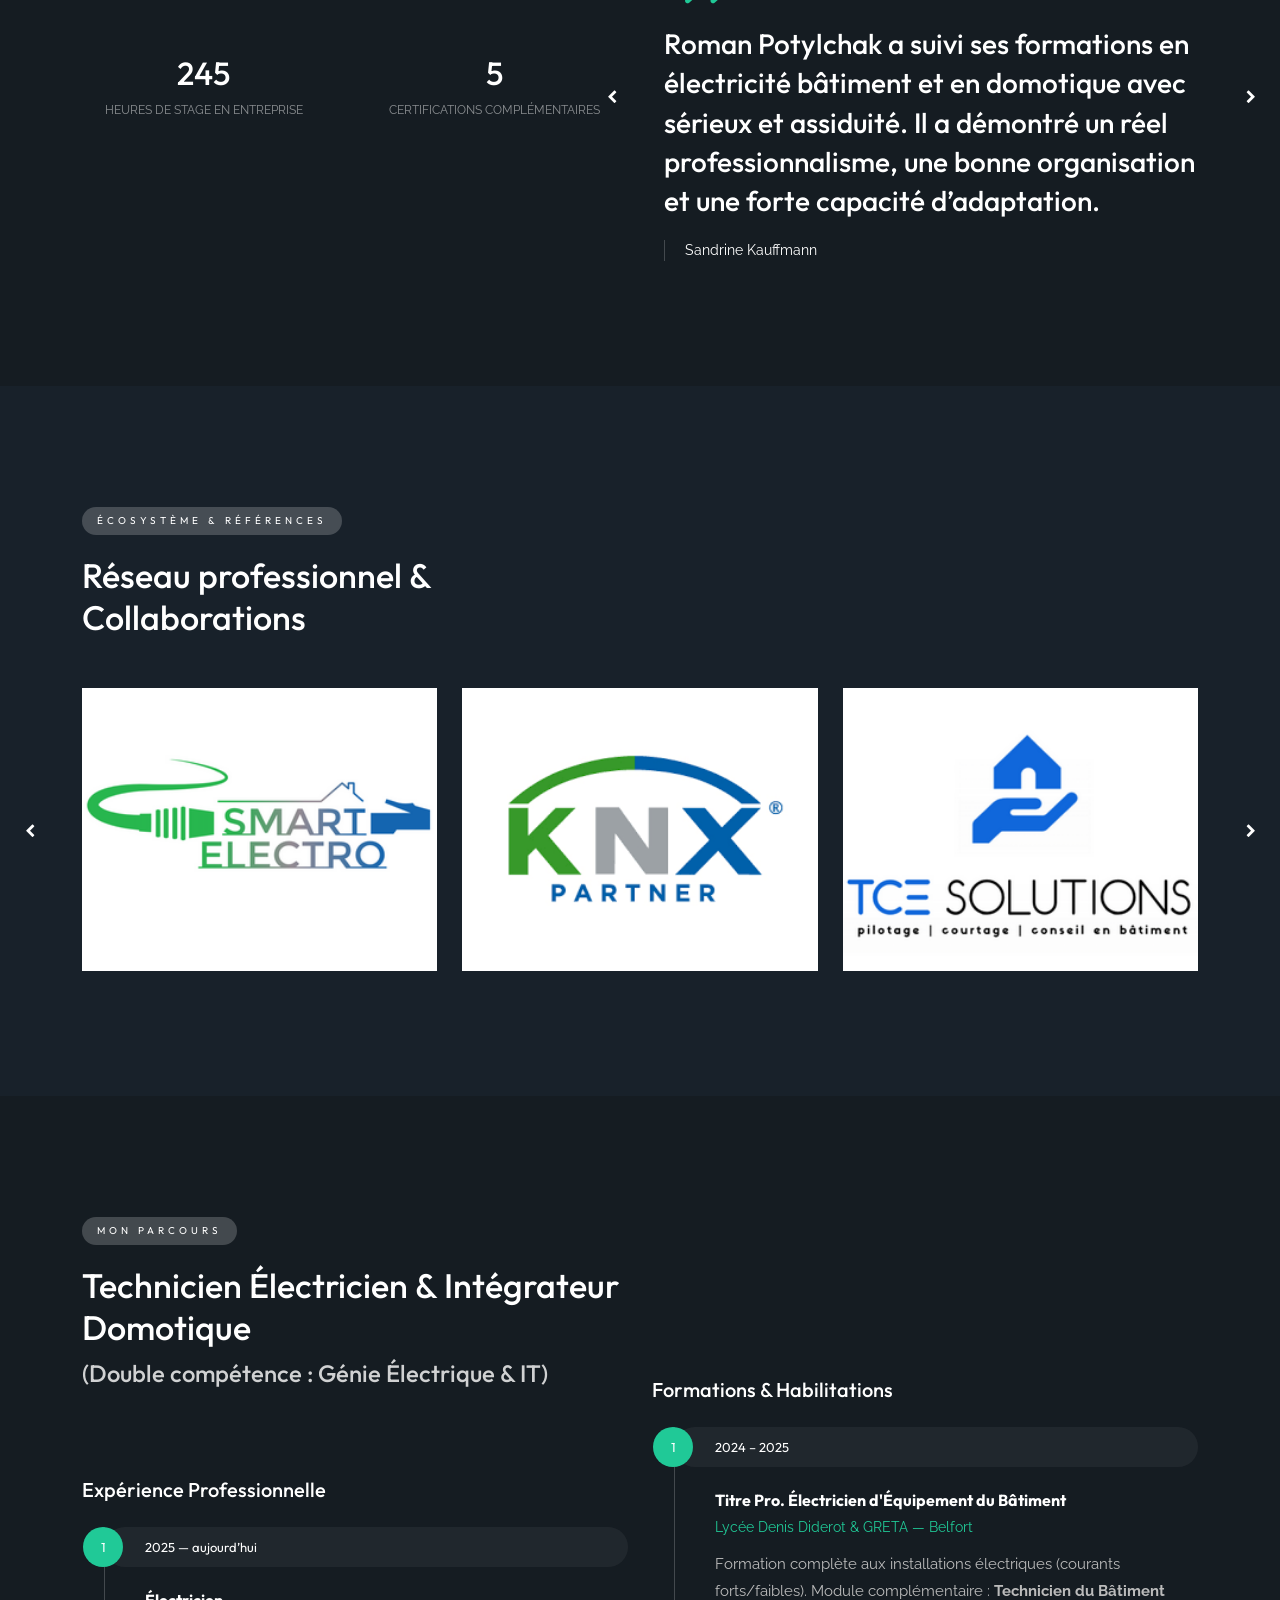
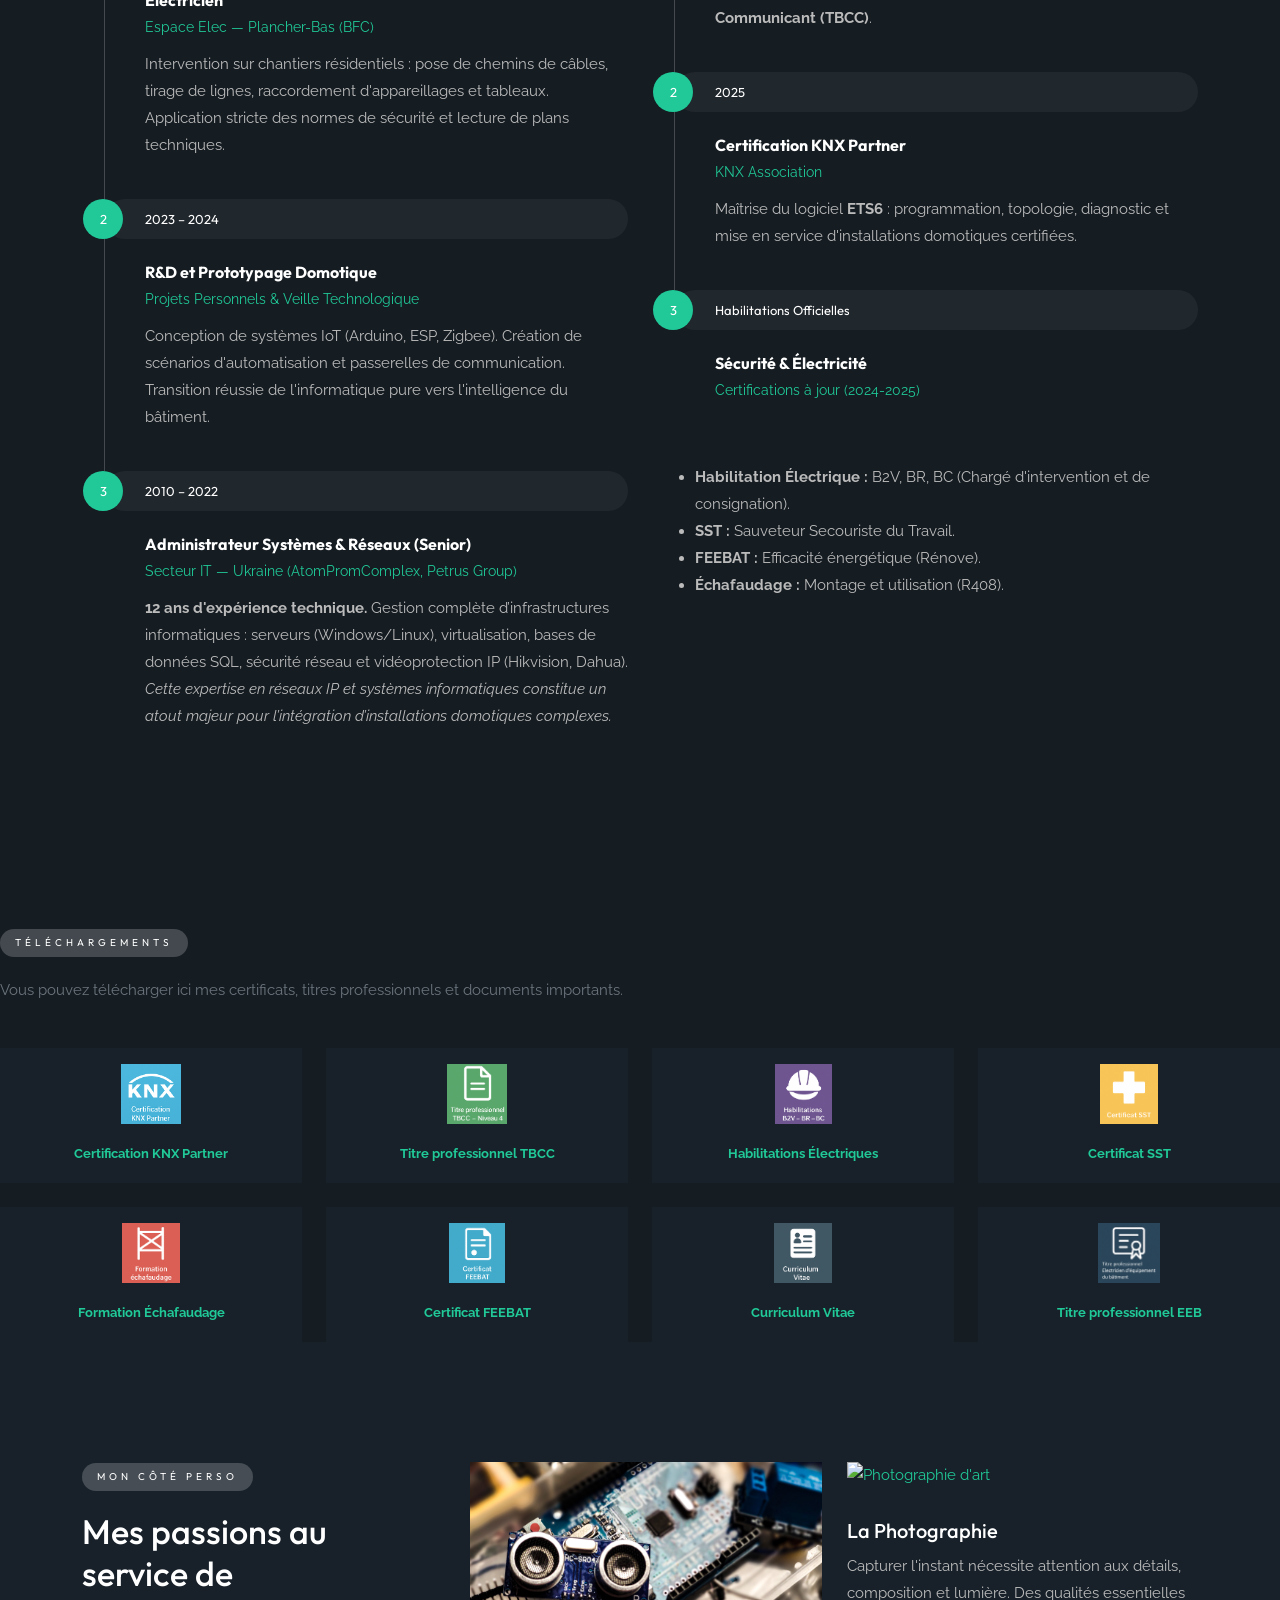
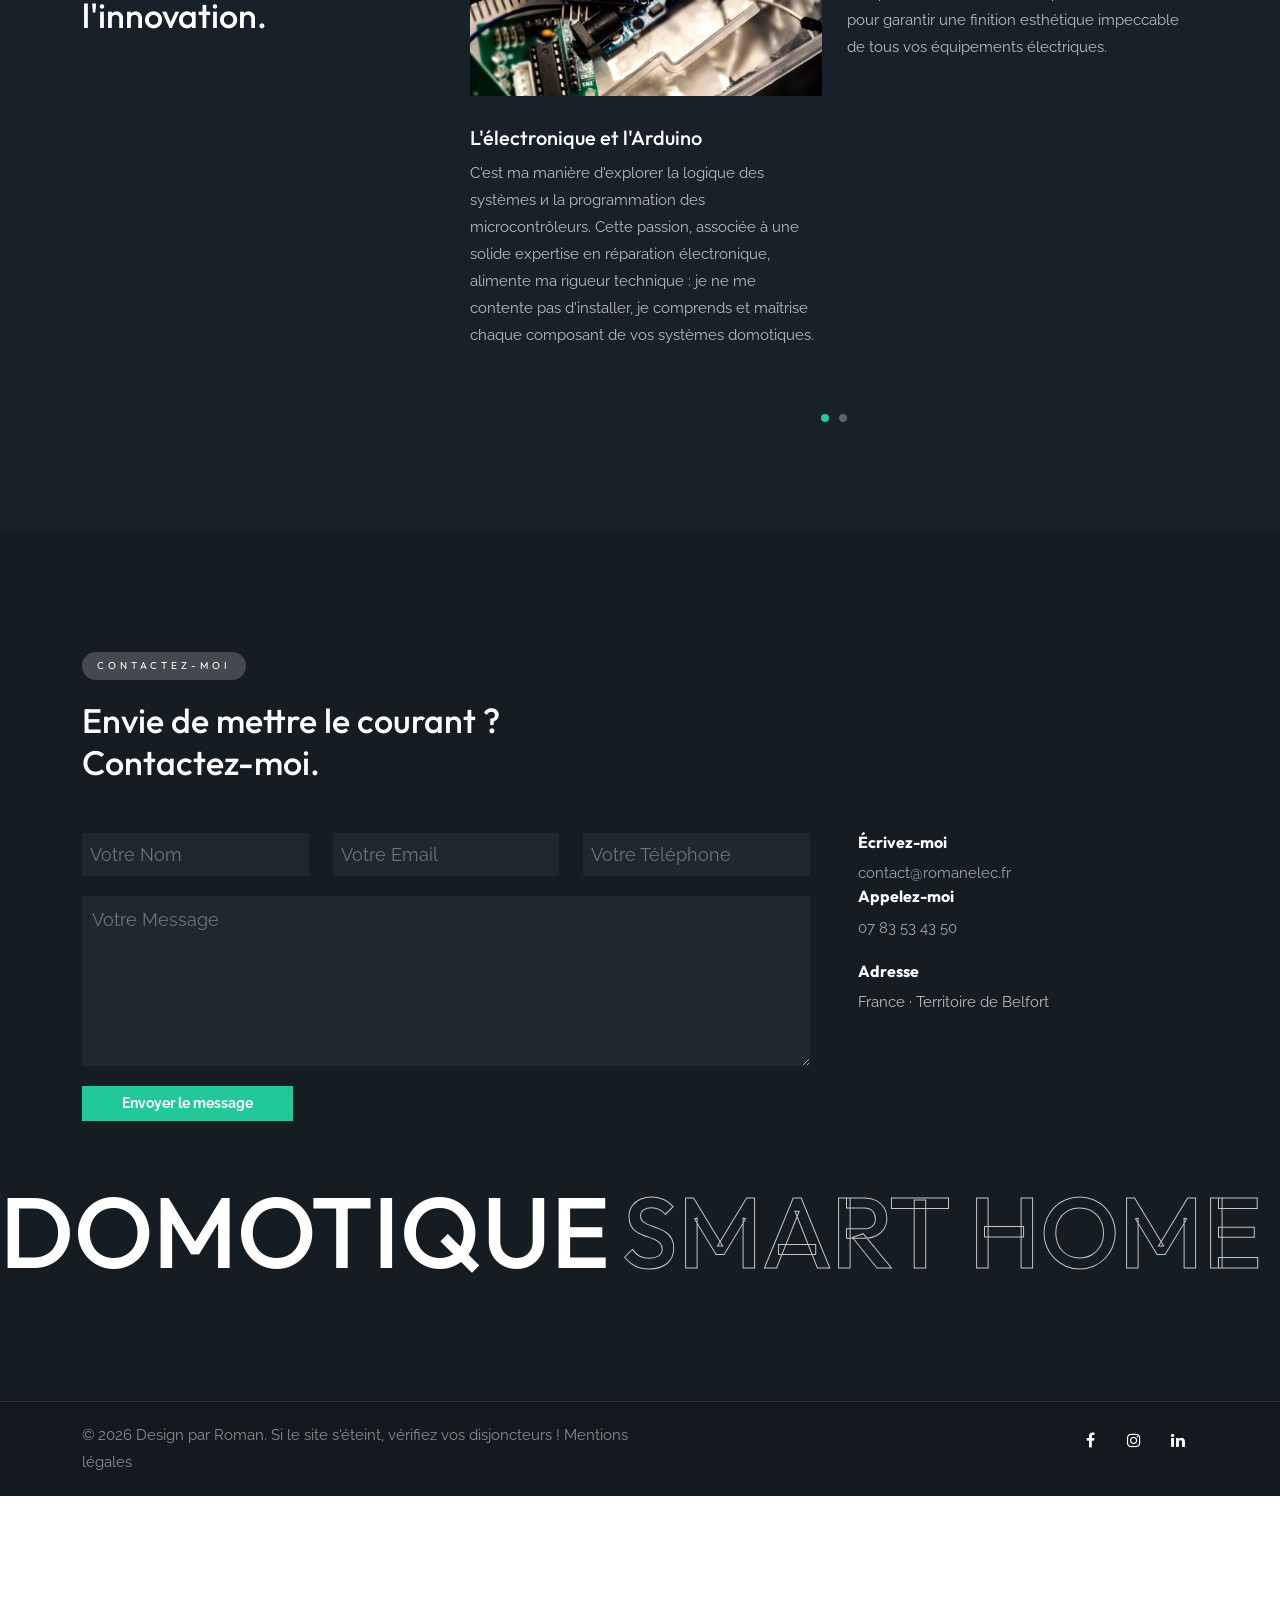
==== commit d713e8b3: "Update index.html" ====
--- a/index.html
+++ b/index.html
@@ -724,7 +724,8 @@
                 <div class="row">
                     <div class="col-md-6">
                         <a href="index.html">
-                            <span class="copy">&copy; 2025 Design par Roman. Si le site s'éteint, vérifiez vos disjoncteurs !</span>
+                            <span class="copy">&copy; 2026 Design par Roman. Si le site s'éteint, vérifiez vos disjoncteurs !</span>
+                            <a href="mentions-legales.html">Mentions légales</a>
                         </a>
                     </div>
                     <div class="col-md-6">
